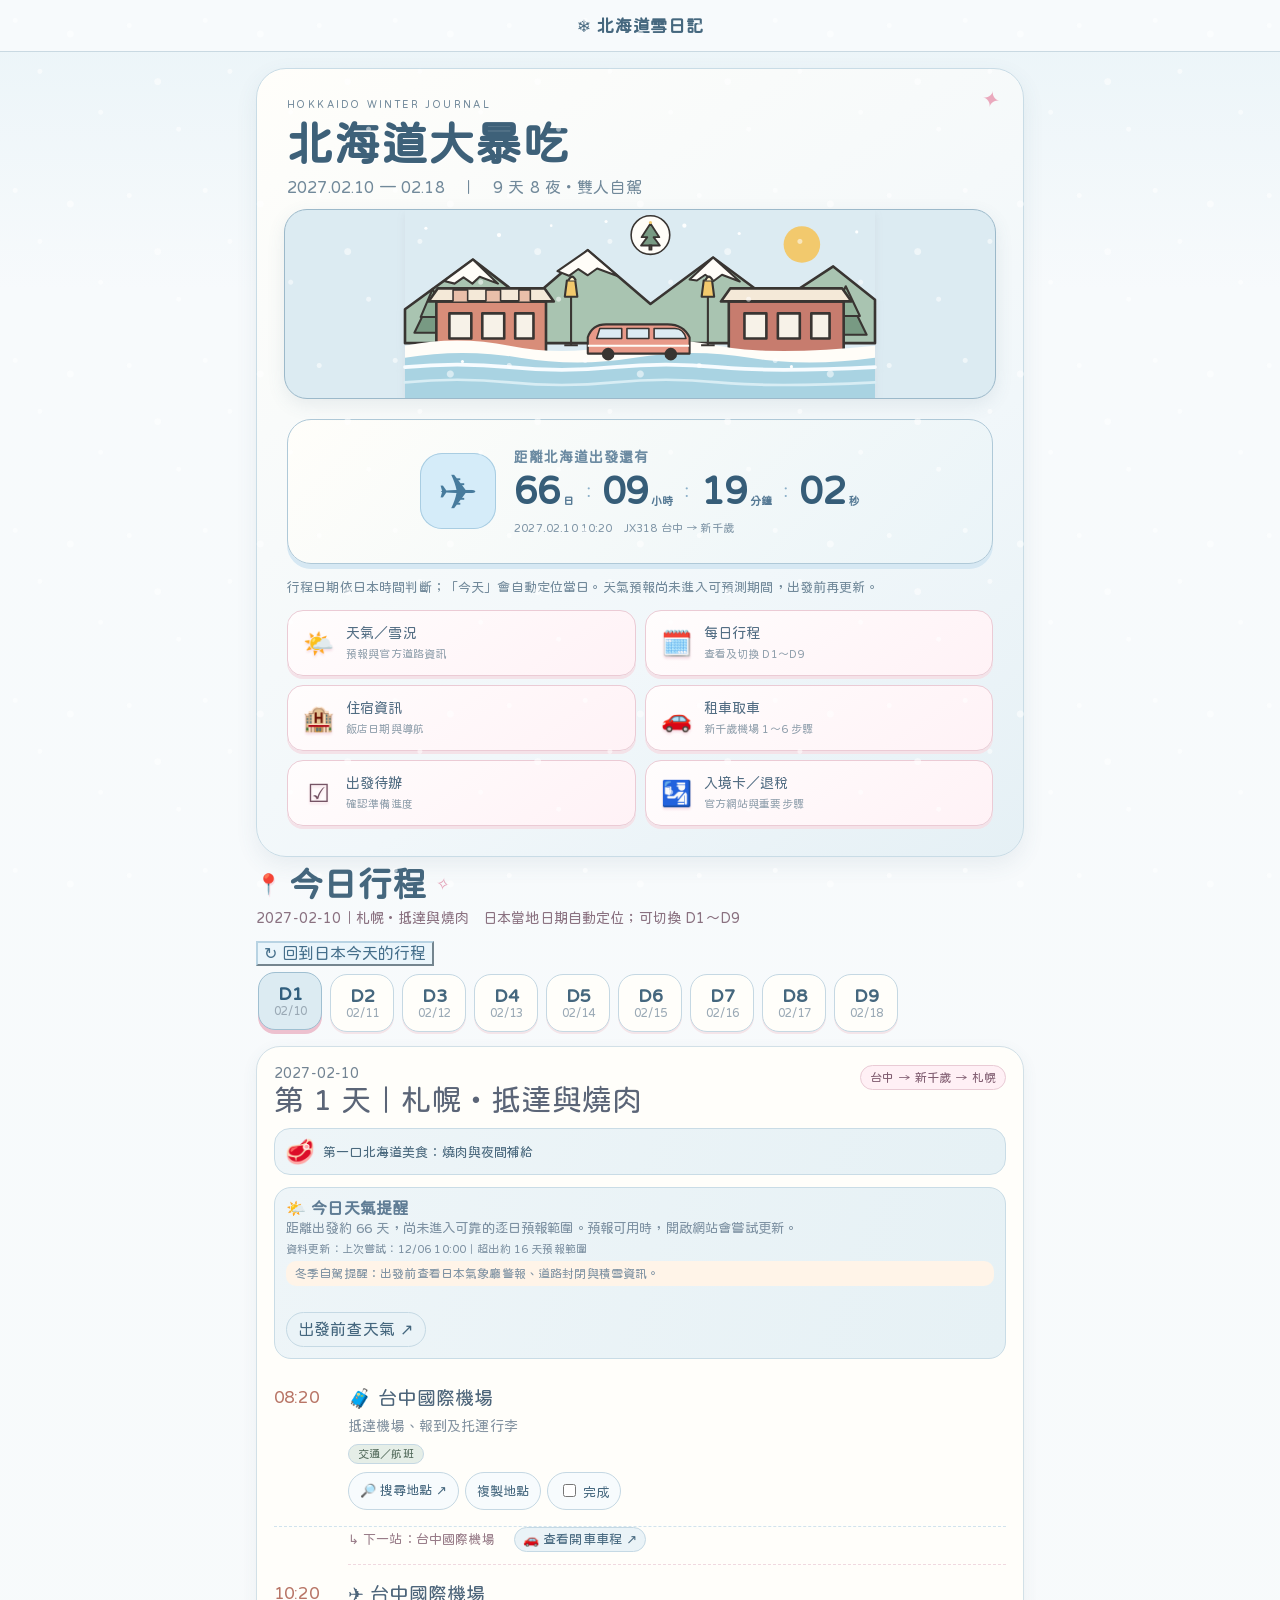
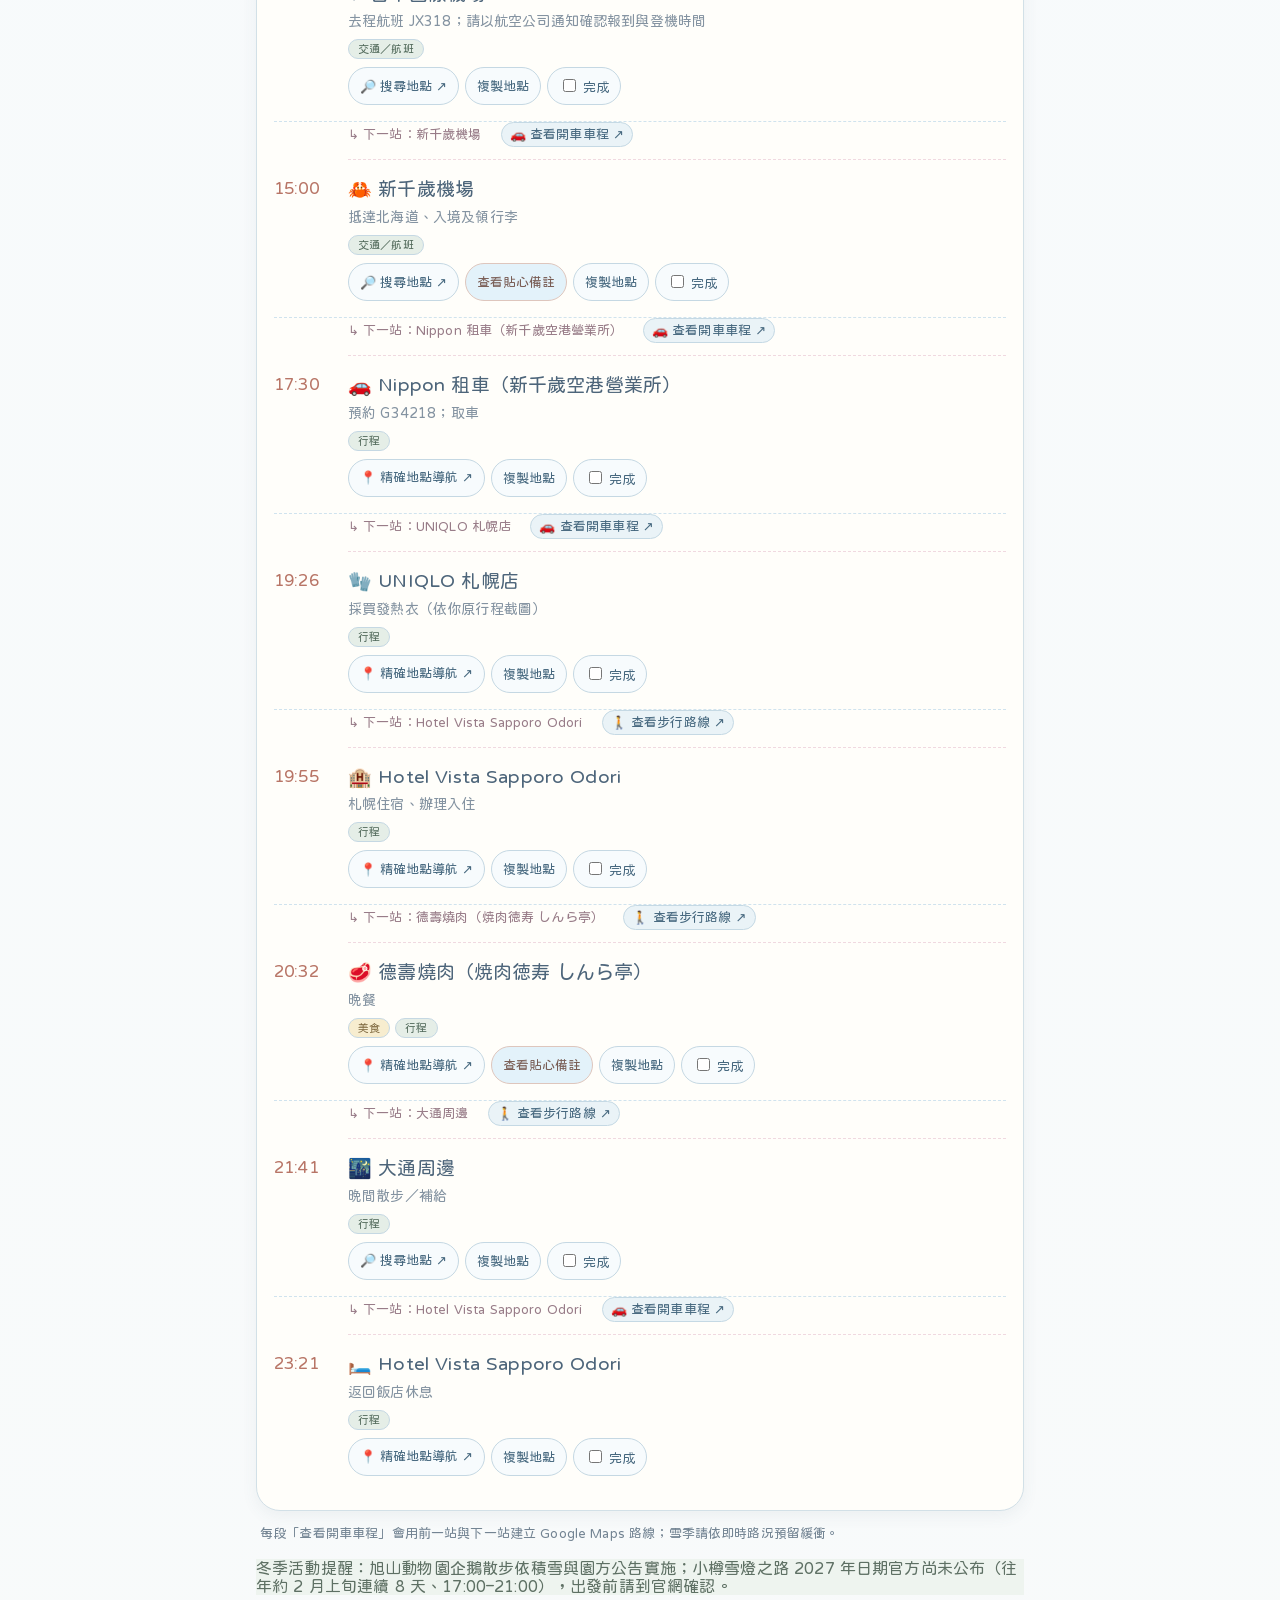
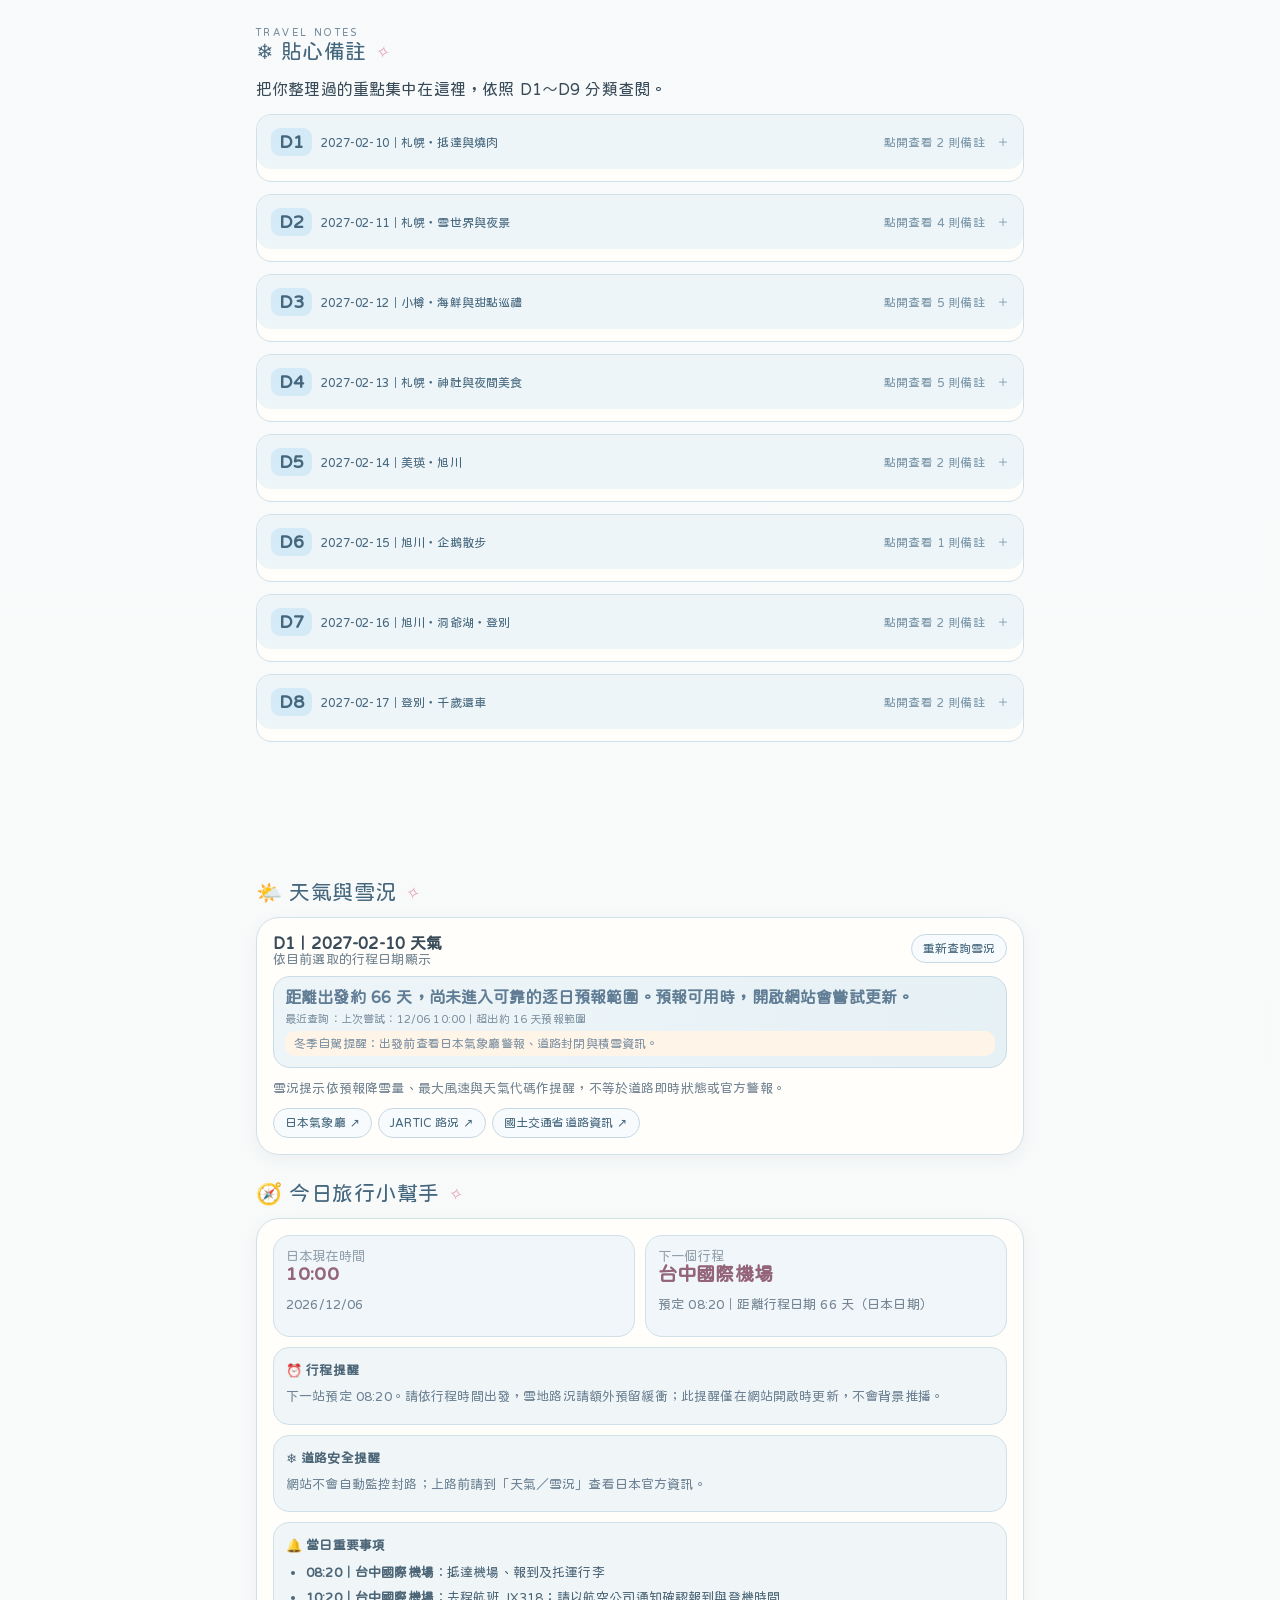
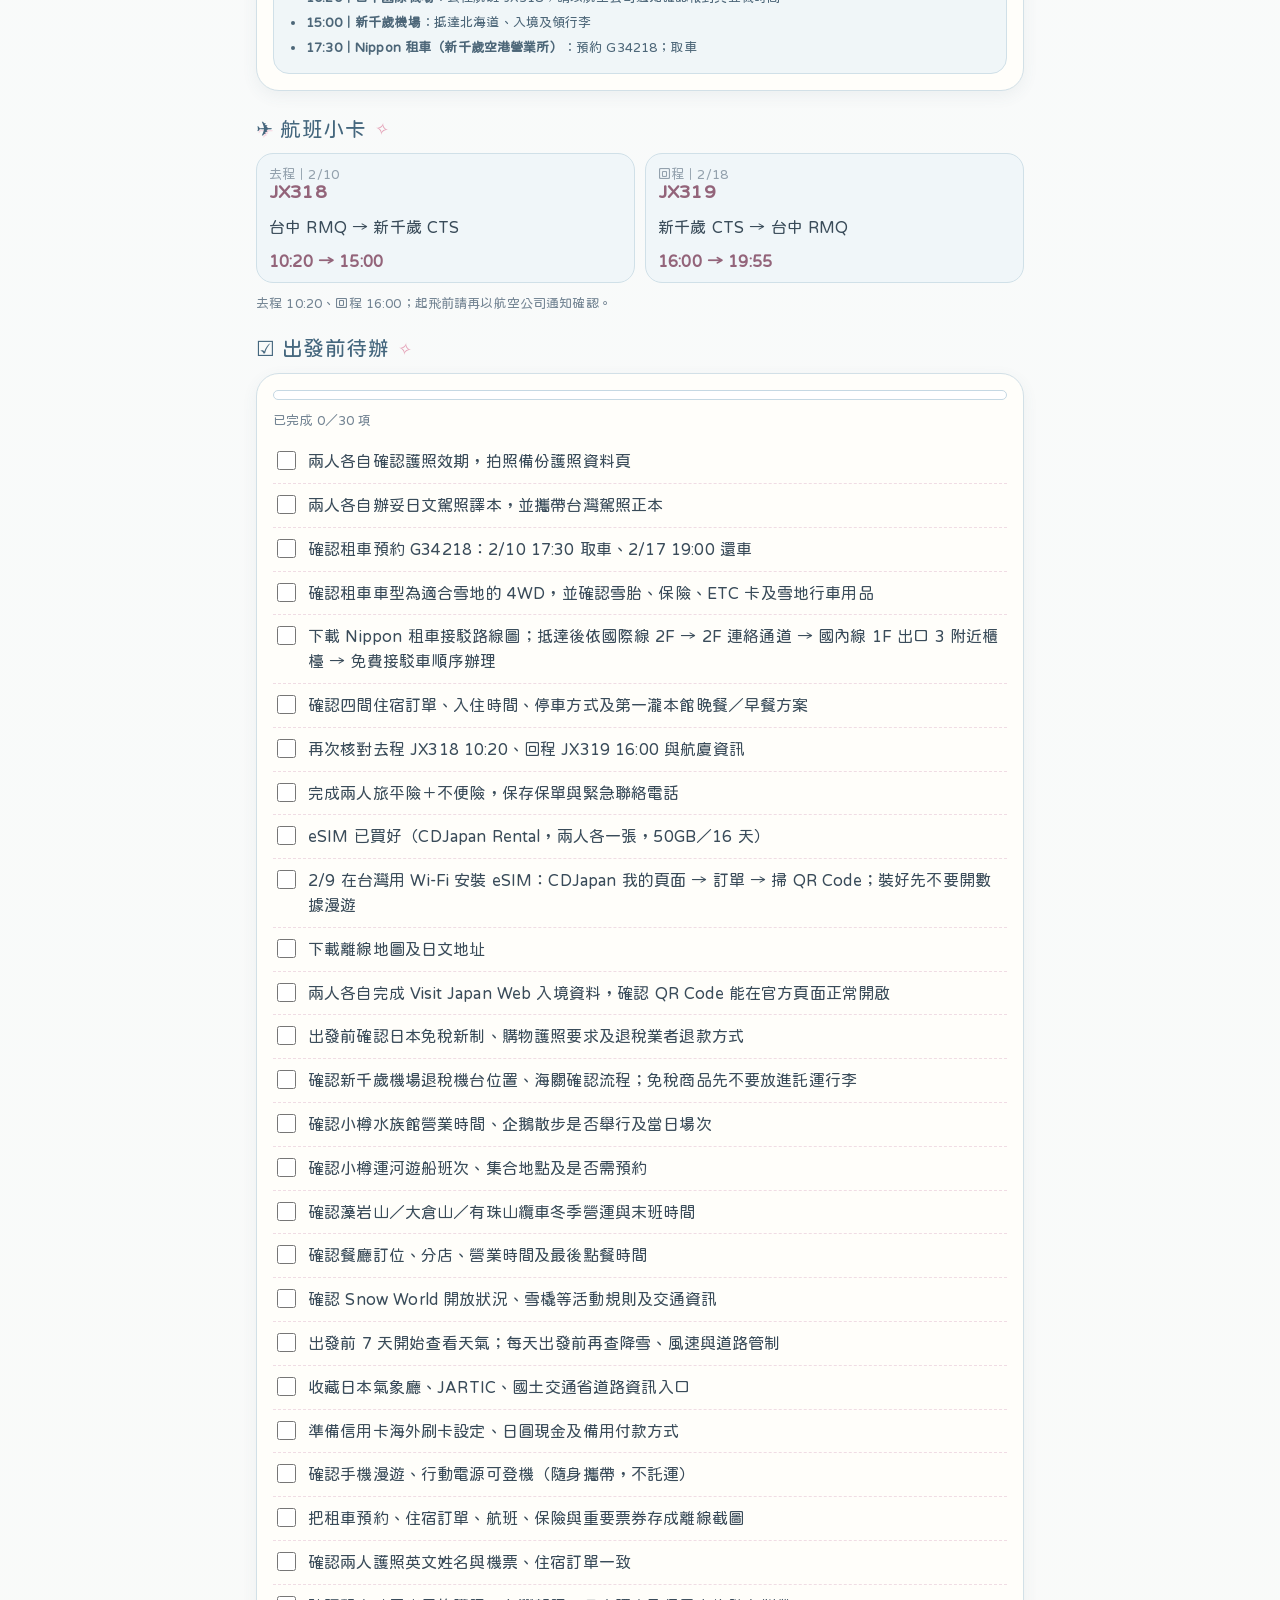
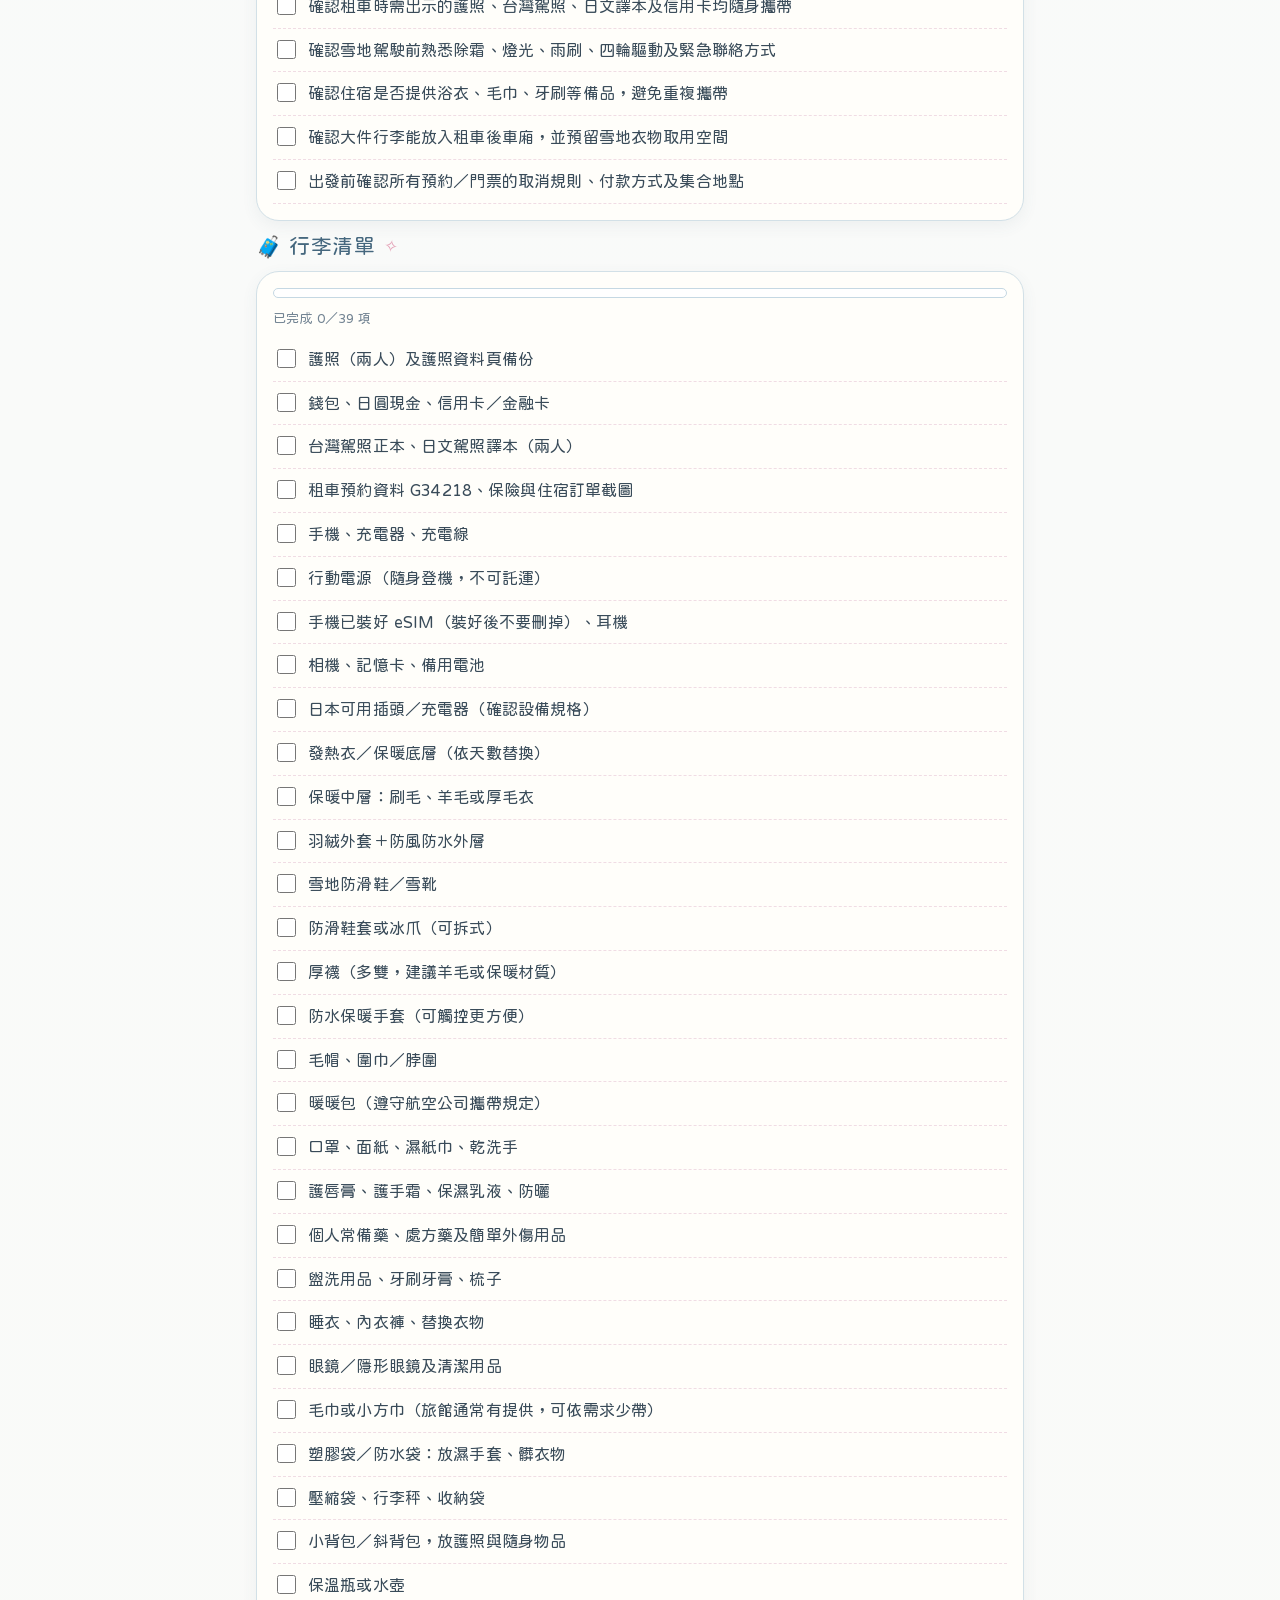
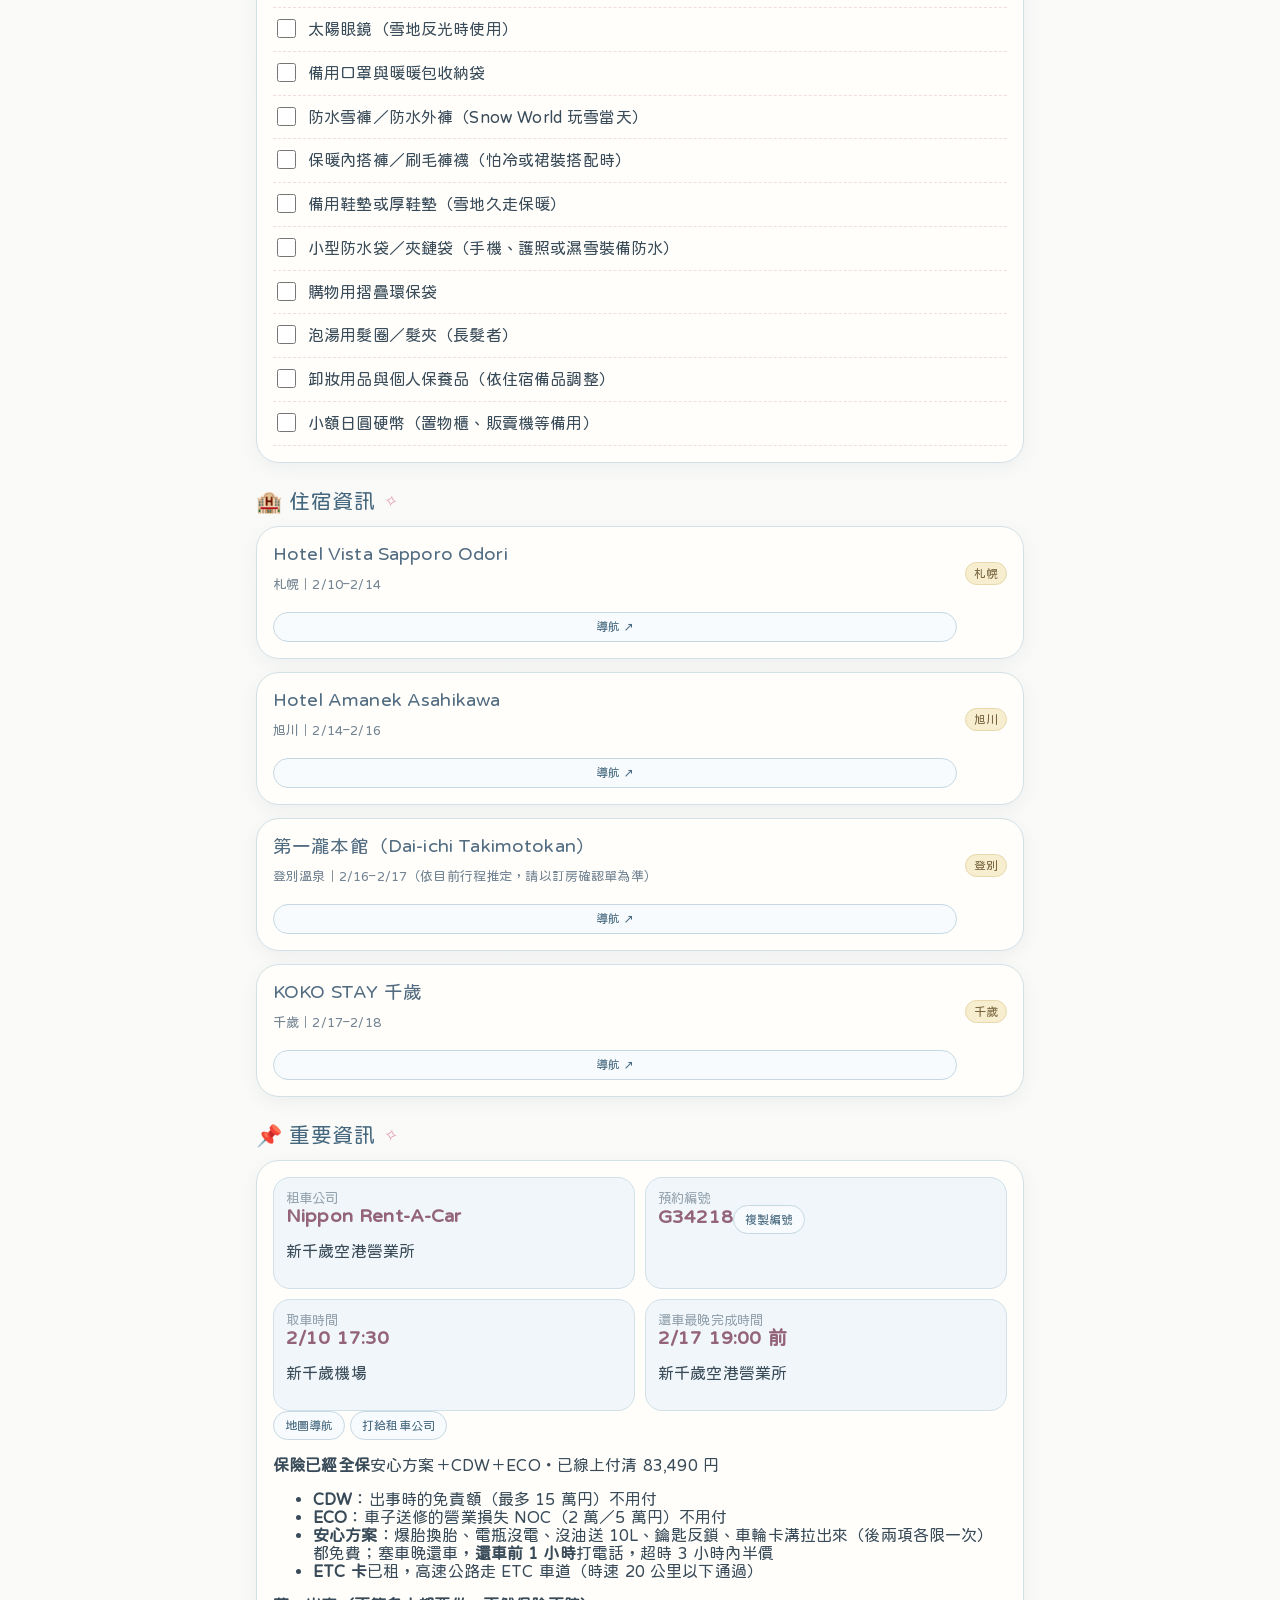
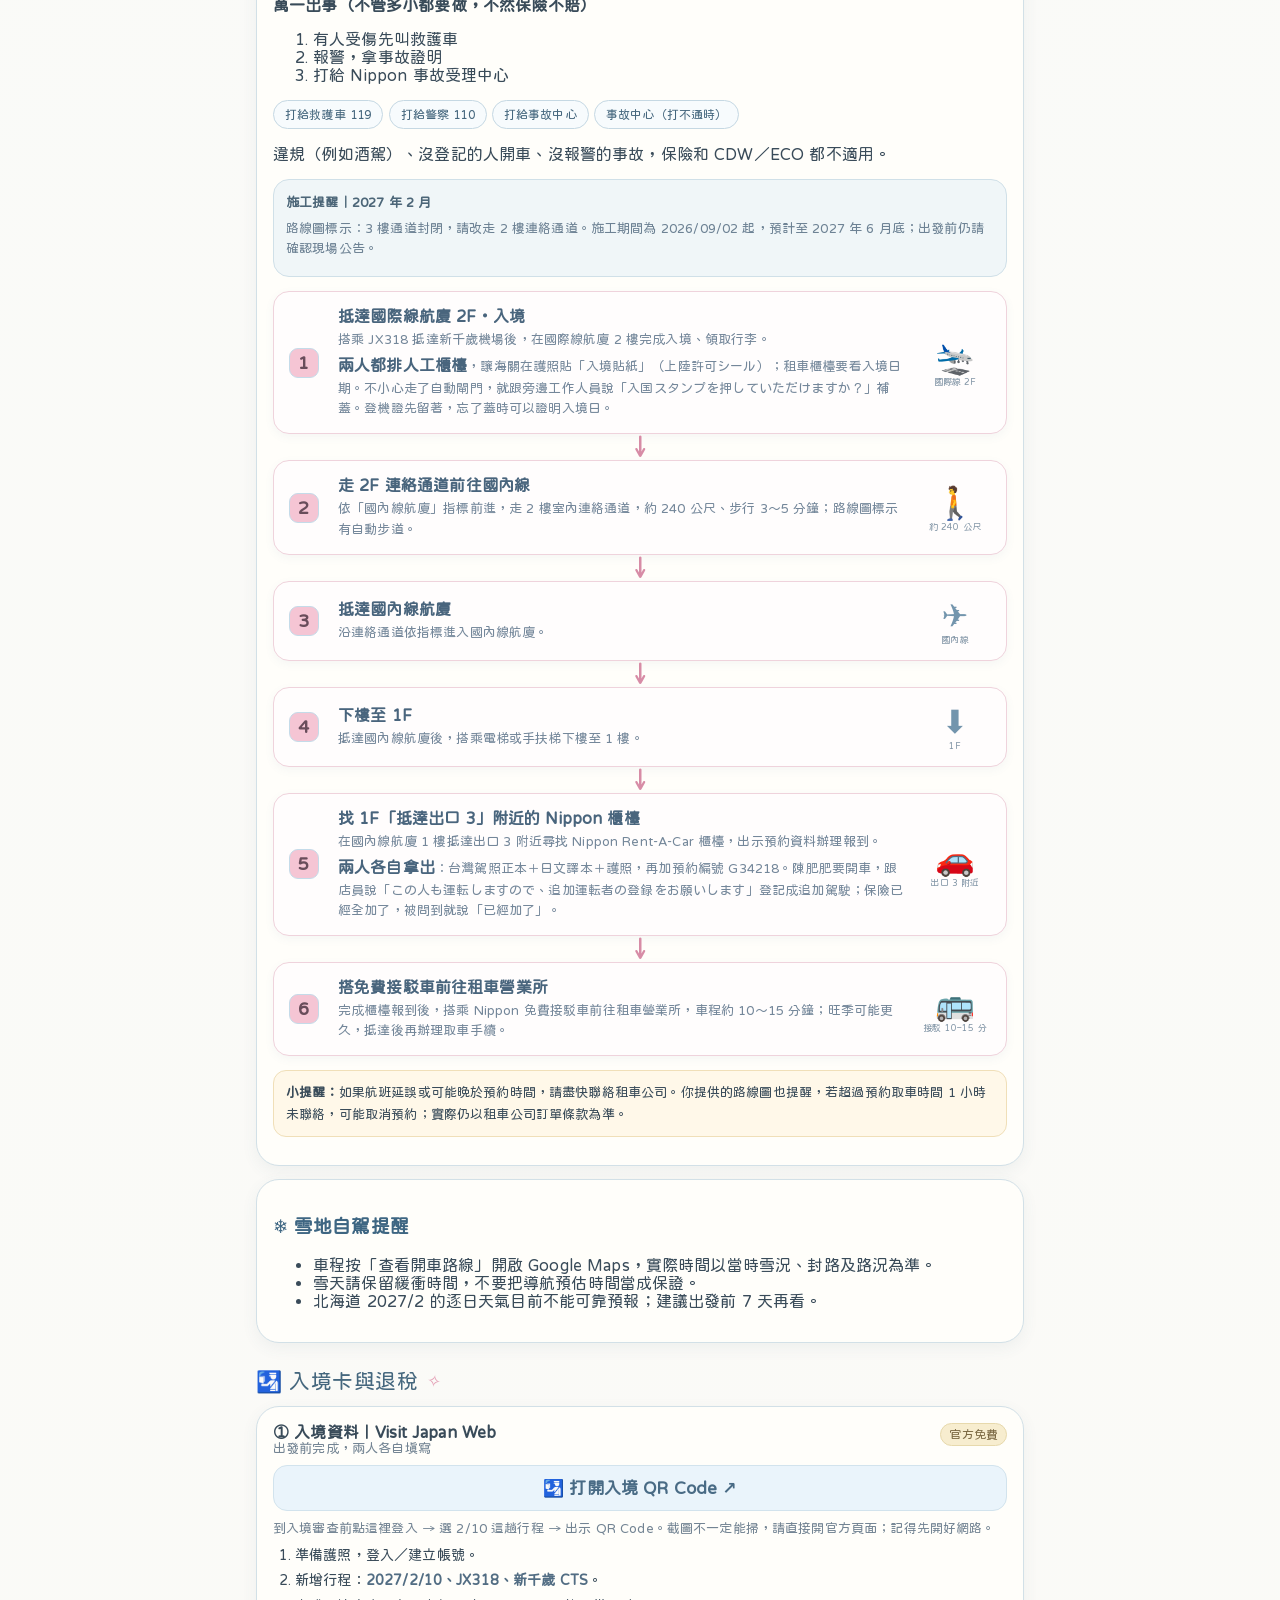
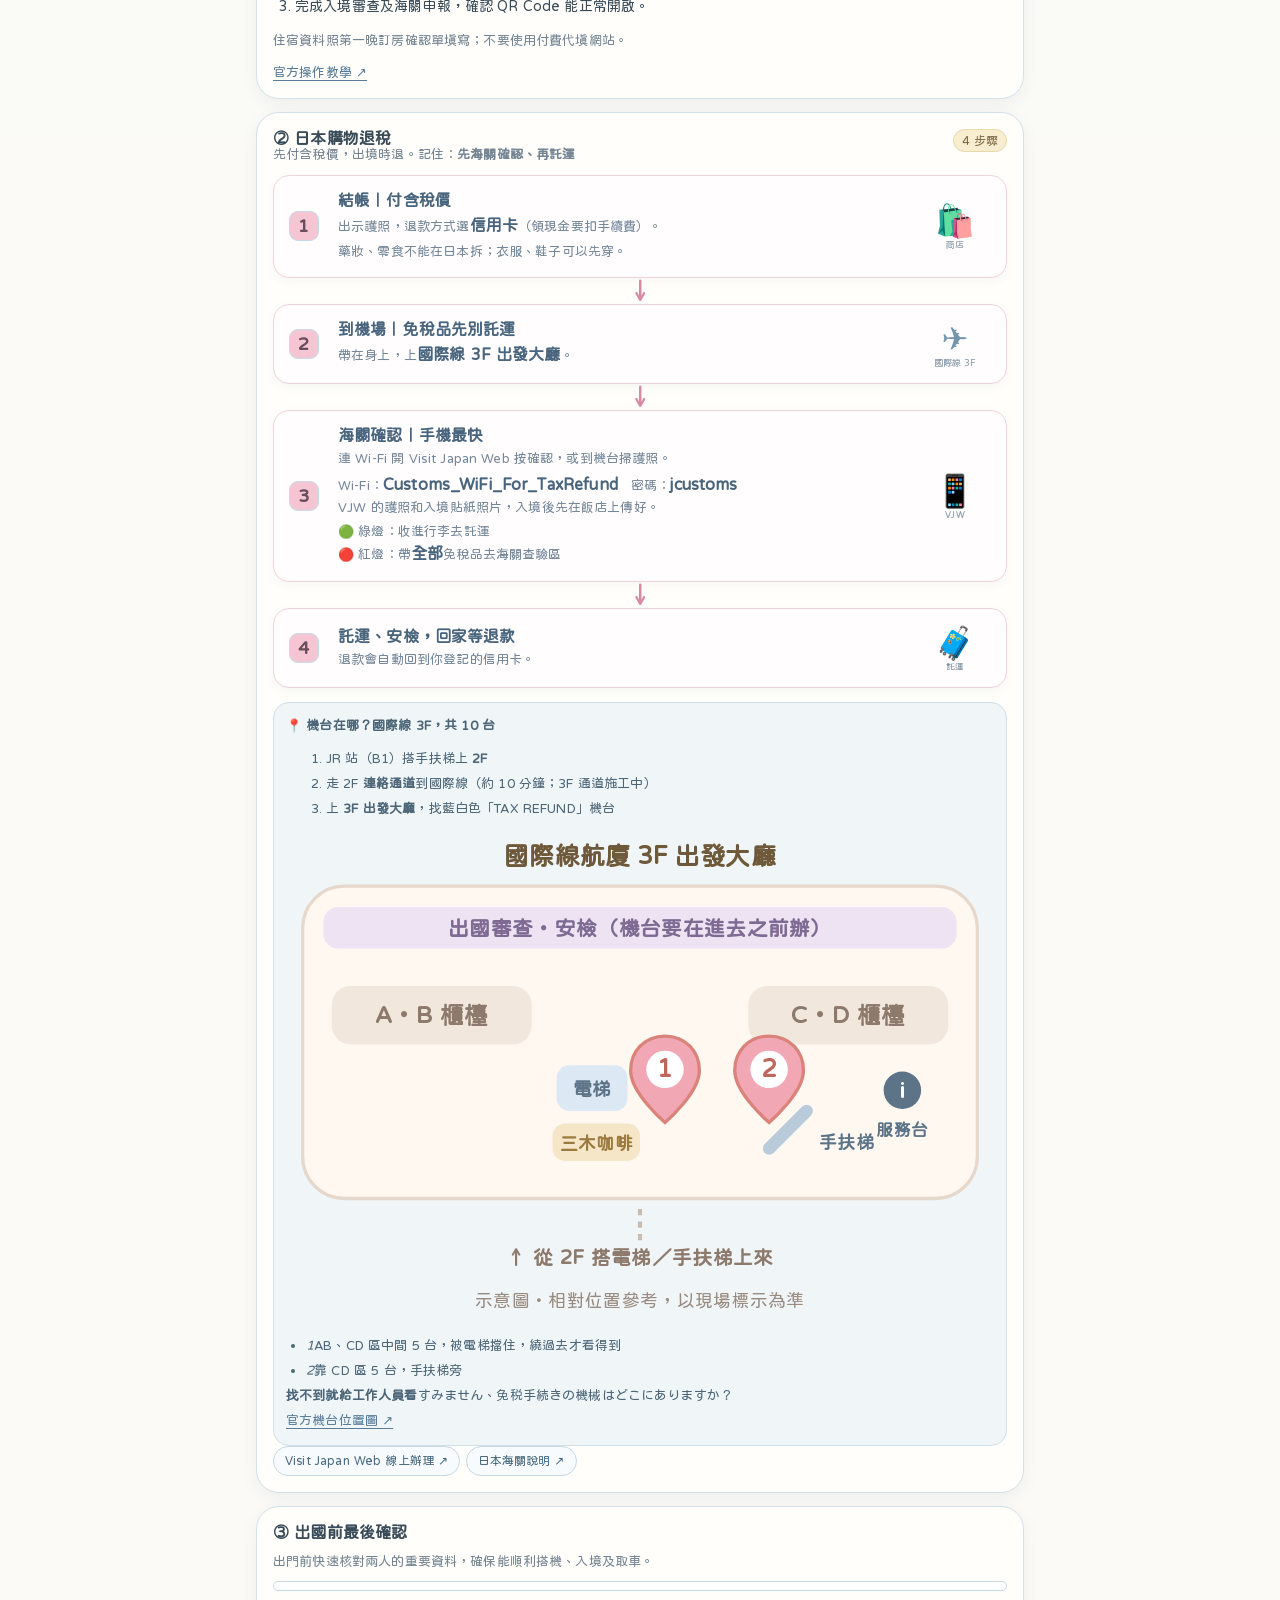
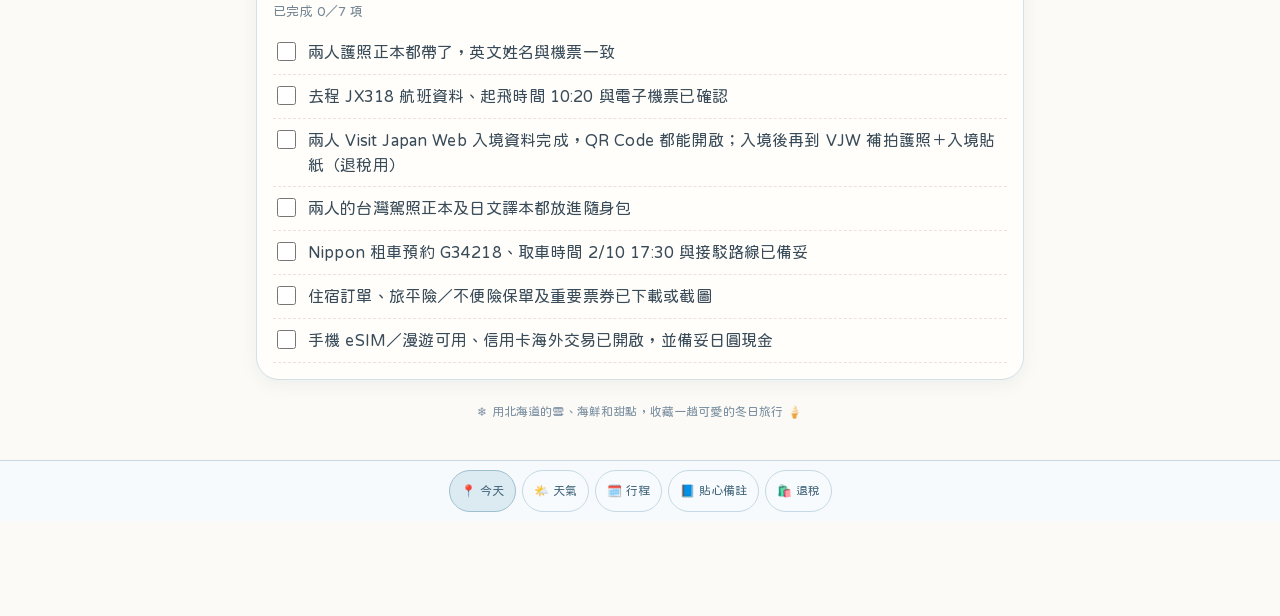
==== template/trips/hokkaido-2027/orig.html @ db3a0e21 "eSIM plan: 50GB / 16 days Co-Authored-By: Claude Opus 5.5 <noreply@anthropic.com> Claude-Session: ht" ====
<!DOCTYPE html>

<html lang="zh-Hant">
<head>
<meta charset="utf-8"/><meta content="width=device-width,initial-scale=1,viewport-fit=cover" name="viewport"/>
<meta content="#EAF6FF" name="theme-color"/><meta content="北海道大暴吃｜2027 北海道冬季旅行手帳，D1-D9 每日行程、備註與出發倒數。" name="description"/>
<meta content="yes" name="apple-mobile-web-app-capable"/><meta content="default" name="apple-mobile-web-app-status-bar-style"/><meta content="北海道大暴吃" name="apple-mobile-web-app-title"/>
<title>北海道大暴吃｜2027 冬季旅行手帳</title>
<link href="https://fonts.googleapis.com" rel="preconnect"/><link crossorigin="" href="https://fonts.gstatic.com" rel="preconnect"/><link href="https://fonts.googleapis.com/css2?family=Huninn&amp;display=swap" rel="stylesheet"/>
<style>
:root{--paper:#f5fbff;--white:#fff;--ink:#34465a;--muted:#718398;--blue:#a9d9f3;--blue2:#dff2ff;--pink:#ffc5d6;--pink2:#fff0f5;--lav:#d9d0ff;--mint:#c9efdf;--yellow:#ffe7a8;--line:#53677b;--shadow:0 5px 0 #d7e8f4;--radius:23px}
*{box-sizing:border-box}html{scroll-behavior:smooth;scroll-padding-top:82px}body{margin:0;background:radial-gradient(circle at 10% 5%,#fff 0 9%,transparent 10%),linear-gradient(180deg,#eaf6ff 0,#f7fbff 300px,var(--paper) 100%);color:var(--ink);font-family:'Huninn',system-ui,sans-serif;padding-bottom:95px}button,a{font:inherit;color:inherit}button{cursor:pointer}.top{position:sticky;top:0;z-index:20;background:#f5fbffeF;backdrop-filter:blur(12px);border-bottom:2px solid #c8dfef;padding:10px max(12px,calc((100vw - 760px)/2));display:flex;align-items:center;gap:7px;overflow:auto}.brand{font-size:17px;font-weight:bold;white-space:nowrap;margin-right:auto}.navbtn,.today{border:2px solid var(--line);border-radius:999px;background:#fff;padding:8px 12px;white-space:nowrap;box-shadow:0 2px 0 #d7e8f4}.today{background:var(--pink);font-weight:bold}.wrap{max-width:780px;margin:auto;padding:14px}.hero{border:2.5px solid var(--line);border-radius:30px;background:linear-gradient(135deg,#fff 0%,#f4fbff 65%,#fff2f7 100%);padding:20px;position:relative;overflow:hidden;box-shadow:var(--shadow)}.eyebrow{letter-spacing:2px;font-size:11px;color:#6b8aa5}.hero h1{font-size:clamp(31px,8vw,48px);line-height:1.12;margin:8px 0;color:#34516b}.hero p{margin:6px 0}.hero-art{height:152px;margin:13px -3px 4px;display:flex;align-items:center;justify-content:center;background:linear-gradient(180deg,#e7f6ff,#fff7fb);border:2px solid #7f9db4;border-radius:22px;overflow:hidden}.hero-art svg{width:100%;height:100%}.food-ribbon{display:flex;gap:9px;overflow-x:auto;padding:12px 0 4px;scrollbar-width:none}.food-ribbon::-webkit-scrollbar{display:none}.food-sticker{flex:0 0 76px;text-align:center;font-size:11px;color:#627b92}.food-sticker svg{display:block;width:64px;height:64px;margin:0 auto 3px;filter:drop-shadow(0 3px 0 #d7e8f4)}.countdown{display:inline-flex;gap:7px;align-items:center;background:var(--yellow);border:2px solid var(--line);border-radius:15px;padding:8px 12px;margin-top:10px}.countdown b{font-size:24px}.section{margin-top:23px}.section h2{font-size:23px;margin:0 0 12px;display:flex;align-items:center;gap:8px}.section h2 .deco{font-size:23px}.card{border:2px solid var(--line);border-radius:var(--radius);background:#fff;padding:15px;margin-bottom:12px;box-shadow:var(--shadow)}.flightgrid,.info-grid{display:grid;grid-template-columns:1fr 1fr;gap:10px}.mini{background:#f1f9ff;border:1.8px solid #91b6d0;border-radius:17px;padding:12px}.mini small{display:block;color:var(--muted)}.mini strong{font-size:19px}.mini b{display:block;color:#466d8b}.tabs{display:flex;gap:7px;overflow-x:auto;padding:4px 2px 12px;scrollbar-width:thin}.daytab{min-width:68px;border:2px solid var(--line);border-radius:16px;background:#fff;padding:8px 10px;text-align:center;box-shadow:0 2px 0 #d7e8f4}.daytab.active{background:var(--blue2);transform:translateY(-2px);box-shadow:0 4px 0 #a9cde3}.daytab small{display:block;font-size:11px;color:var(--muted)}.dayhead{display:flex;justify-content:space-between;align-items:flex-start;gap:10px;margin-bottom:10px}.dayhead h3{font-size:23px;margin:0}.route{font-size:12px;background:#eff8ff;border:1px solid #9bb9cf;border-radius:999px;padding:5px 9px}.day-theme{display:flex;align-items:center;gap:8px;background:#fff4f8;border:1px solid #f1bfd0;border-radius:15px;padding:8px 10px;margin:8px 0 12px;font-size:13px}.day-theme .emoji{font-size:25px}.weather{background:linear-gradient(100deg,#e8f6ff,#f7f1ff);border:1.5px solid #aac9df;border-radius:17px;padding:11px;margin:10px 0}.weather strong{display:block}.weather small{color:#667f95}.event{display:grid;grid-template-columns:56px 1fr;gap:9px;padding:13px 0;border-bottom:1px dashed #c5d5e2}.event:last-child{border:0}.time{font-weight:bold;font-size:15px;color:#527c9c}.event h4{margin:0 0 4px;font-size:17px}.event p{margin:0;font-size:13px;line-height:1.5;color:#667587}.tags{display:flex;gap:5px;flex-wrap:wrap;margin-top:6px}.tag{font-size:11px;border:1px solid #8eafc6;border-radius:99px;padding:3px 8px;background:var(--mint)}.tag.must{background:var(--pink)}.tag.food{background:#fff0bd}.event-actions{display:flex;gap:6px;flex-wrap:wrap;margin-top:8px}.smallbtn{font-size:12px;border:1.5px solid #829db3;border-radius:999px;padding:6px 10px;background:#f5fbff}.smallbtn.note{background:#fff0f5;border-color:#d69ab0}.leg{margin:0 0 0 65px;padding:0 0 10px;border-bottom:1px dashed #c5d5e2;color:#6e8295;font-size:12px;display:flex;align-items:center;gap:6px;flex-wrap:wrap}.leg a{background:#eef7ff;border-radius:99px;padding:4px 8px;text-decoration:none;border:1px solid #b6d1e3}.checkrow{display:flex;align-items:flex-start;gap:9px;padding:9px 0;border-bottom:1px dashed #d5e2eb}.checkrow input{width:19px;height:19px;accent-color:#75b9db;margin-top:2px}.checkrow.done span{text-decoration:line-through;opacity:.55}.progress{height:12px;border:2px solid #829db3;border-radius:99px;overflow:hidden;background:white}.progress>i{display:block;height:100%;width:0;background:linear-gradient(90deg,#a9d9f3,#ffc5d6)}.muted{font-size:13px;color:var(--muted)}.lodging{display:grid;grid-template-columns:1fr auto;gap:8px;align-items:center}.lodging h3{margin:0 0 4px}.pill{background:var(--yellow);border:1.5px solid #bba56d;border-radius:99px;padding:4px 8px;font-size:12px}.food-grid{display:grid;grid-template-columns:repeat(3,1fr);gap:9px}.food-tile{background:#f7fbff;border:1.5px solid #bad4e6;border-radius:17px;padding:8px;text-align:center;font-size:12px}.food-tile svg{width:58px;height:58px;display:block;margin:auto}.footer{text-align:center;font-size:12px;color:#7b8fa1;margin:25px 0}.toast{position:fixed;bottom:18px;left:50%;transform:translateX(-50%);background:#34465a;color:white;border-radius:99px;padding:10px 16px;display:none;z-index:40}.modal-backdrop{position:fixed;inset:0;background:#24384d80;display:none;align-items:flex-end;justify-content:center;z-index:50;padding:12px}.modal-backdrop.open{display:flex}.modal{width:min(100%,620px);max-height:82vh;overflow:auto;background:#fff;border:2px solid var(--line);border-radius:25px;padding:18px;box-shadow:0 8px 0 #c8dce9}.modal-head{display:flex;align-items:center;justify-content:space-between;gap:10px}.modal h3{margin:0;font-size:22px}.modal-close{border:1.5px solid #8ca8bd;border-radius:50%;background:#f2f9ff;width:38px;height:38px;font-size:21px}.note-body{white-space:pre-line;line-height:1.75;font-size:15px;margin-top:12px}.weather-link{display:inline-block;margin-top:8px;padding:7px 11px;background:#fff;border:1px solid #8fb4cf;border-radius:99px;text-decoration:none}.bottomnav{position:fixed;bottom:0;left:0;right:0;z-index:18;display:flex;justify-content:center;gap:8px;padding:9px 10px calc(9px + env(safe-area-inset-bottom));background:#f4faffed;backdrop-filter:blur(12px);border-top:1px solid #c6dce9}.bottomnav button{border:1.5px solid #9cb8cd;background:#fff;border-radius:99px;padding:8px 13px;font-size:13px}.bottomnav button:first-child{background:#e4f4ff}.reduce *{animation:none!important;transition:none!important;scroll-behavior:auto!important}@media(min-width:650px){.wrap{padding:24px}.event{grid-template-columns:70px 1fr}.leg{margin-left:79px}.hero{padding:28px}.hero-art{height:190px}.food-grid{grid-template-columns:repeat(5,1fr)}}@media(max-width:390px){.flightgrid{grid-template-columns:1fr}.event{grid-template-columns:48px 1fr}.leg{margin-left:57px}.smallbtn{font-size:11px;padding:6px 8px}}@media(prefers-reduced-motion:reduce){*{animation:none!important;scroll-behavior:auto!important;transition:none!important}}

/* ===== refined Japanese travel-journal redesign ===== */
:root{--paper:#f8fbff;--white:#fffefd;--ink:#40556b;--muted:#8797a8;--blue:#b8d9ee;--blue2:#eaf4fb;--pink:#f6d6df;--pink2:#fff4f6;--lav:#e8e3f7;--mint:#e2f0e8;--yellow:#fbefcf;--line:#c9d9e5;--shadow:0 7px 22px rgba(90,126,154,.08);--radius:22px}
html{scroll-padding-top:76px}body{background:linear-gradient(180deg,#edf6fc 0,#f8fbff 280px,#fbfaf8 100%);color:var(--ink);font-family:'Huninn',system-ui,sans-serif;letter-spacing:.15px}
.top{background:rgba(249,252,255,.92);backdrop-filter:blur(16px);border-bottom:1px solid #dce8f0;padding-top:12px;padding-bottom:12px}.brand{font-size:16px;letter-spacing:.7px;color:#506b83}.navbtn,.today{border:1px solid #d6e3ec;border-radius:999px;background:#fff;padding:8px 13px;box-shadow:0 2px 8px rgba(88,125,153,.06);font-size:13px}.today{background:#f7e1e8;border-color:#ebcbd5;color:#77596a}
.wrap{max-width:800px;padding:16px}.hero{border:1px solid #d7e4ec;border-radius:30px;background:linear-gradient(145deg,#fff 0%,#f4f9fd 66%,#fff5f7 100%);padding:23px;box-shadow:0 12px 32px rgba(105,139,163,.10)}.eyebrow{letter-spacing:2.4px;font-size:10px;color:#8aa2b5}.hero h1{font-size:clamp(30px,8vw,46px);font-weight:500;letter-spacing:1px;color:#47647d}.hero p{color:#8193a4}.hero-art{height:164px;background:linear-gradient(180deg,#eef7fc,#fff8fa);border:1px solid #d7e6ef;border-radius:23px}.hero-art svg{filter:drop-shadow(0 5px 7px rgba(93,130,155,.09))}
.food-ribbon{gap:13px;padding:14px 0 5px}.food-sticker{flex-basis:78px;color:#71879a;font-size:11px;letter-spacing:.3px}.food-sticker svg{width:66px;height:66px;filter:drop-shadow(0 4px 5px rgba(91,126,151,.10))}
.countdown{background:#f8edcf;border:1px solid #eadcb8;border-radius:16px;padding:8px 13px;color:#7b6a4b}.countdown b{font-size:23px;color:#6b7890}
.section{margin-top:26px}.section h2{font-size:21px;font-weight:500;color:#526d84;letter-spacing:.5px}.section h2 .deco{font-size:20px}.card{border:1px solid #dce6ed;border-radius:23px;background:rgba(255,255,255,.94);padding:16px;margin-bottom:13px;box-shadow:0 7px 20px rgba(92,126,151,.065)}
.mini{background:#f3f8fc;border:1px solid #dbe7ef;border-radius:17px;padding:12px}.mini small{color:#93a1ad}.mini strong{color:#526f88;font-size:19px}.mini b{color:#718da4}
.tabs{gap:8px}.daytab{min-width:69px;border:1px solid #d8e4ec;border-radius:17px;background:#fff;padding:9px 10px;box-shadow:0 3px 9px rgba(91,126,151,.06);color:#60788d}.daytab.active{background:#e9f3fa;border-color:#b9d4e5;transform:translateY(-2px);box-shadow:0 5px 12px rgba(102,147,177,.12)}.daytab small{color:#9aa9b5}
.dayhead h3{font-size:22px;font-weight:500;color:#506b83}.route{background:#f2f7fa;border:1px solid #dce7ee;color:#73899c}.day-theme{background:#fff6f8;border:1px solid #f0dce2;border-radius:16px;color:#826d78}.day-theme .emoji{font-size:24px}.weather{background:linear-gradient(110deg,#eff7fc,#f8f5fb);border:1px solid #dce7ef;border-radius:17px}.weather strong{color:#607d95}.weather small{color:#7d91a2}.weather-link{background:#fff;border:1px solid #d7e4ec;color:#66849b}
.event{grid-template-columns:57px 1fr;padding:14px 0;border-bottom:1px dashed #e1e8ed}.time{color:#7a9bb3;font-size:14px;font-weight:500}.event h4{font-size:16px;font-weight:500;color:#4d657a}.event p{color:#8493a1;line-height:1.6}.tag{border:1px solid #dce7ed;border-radius:99px;padding:3px 9px;background:#edf5f9;color:#6f8799}.tag.must{background:#fff0f3;border-color:#f0d7df;color:#a17a88}.tag.food{background:#fbf2dc;border-color:#eee2bf;color:#927c50}
.smallbtn{font-size:12px;border:1px solid #d7e3eb;border-radius:999px;padding:7px 11px;background:#f8fbfd;color:#607b91}.smallbtn.note{background:#fff4f6;border-color:#efd8df;color:#936e7d}.leg{border-bottom:1px dashed #e1e8ed;color:#91a0ac}.leg a{background:#f2f7fa;border:1px solid #dce7ee;color:#6d879b}
.checkrow{border-bottom:1px dashed #e6ebef}.checkrow input{accent-color:#91bdd8}.progress{height:10px;border:1px solid #d8e5ed;background:#fff}.progress>i{background:linear-gradient(90deg,#b9d9eb,#f2cbd7)}.lodging h3{font-weight:500;color:#526c82}.pill{background:#f8efd9;border:1px solid #eadfbe;color:#8a7955}.food-grid{gap:10px}.food-tile{background:#fbfdff;border:1px solid #e0e9ef;border-radius:18px;padding:10px;color:#72879a}.food-tile svg{filter:drop-shadow(0 3px 4px rgba(92,126,151,.10))}
.modal-backdrop{background:rgba(49,68,85,.34);backdrop-filter:blur(3px)}.modal{background:#fffdfd;border:1px solid #e3dce0;border-radius:26px;padding:20px;box-shadow:0 16px 40px rgba(54,77,96,.18)}.modal h3{font-weight:500;color:#536d82}.modal-close{border:1px solid #e0e7ec;background:#f7fafc;color:#6d8294}.note-body{color:#65798a}.bottomnav{background:rgba(250,252,255,.94);backdrop-filter:blur(16px);border-top:1px solid #dce7ee}.bottomnav button{border:1px solid #d9e4eb;background:#fff;color:#6b8295;padding:9px 14px}.bottomnav button:first-child{background:#eaf4fa;border-color:#d0e2ed}.toast{background:#526b80;border-radius:999px;box-shadow:0 5px 18px rgba(50,75,95,.18)}
@media(min-width:650px){.hero{padding:30px}.hero-art{height:190px}.event{grid-template-columns:70px 1fr}}
@media(max-width:390px){.event{grid-template-columns:49px 1fr}.smallbtn{font-size:11px;padding:6px 9px}}

/* Hokkaido winter landscape hero */
.landscape-hero{height:210px!important;background:linear-gradient(180deg,#f4faff,#fff8f5)!important;border:1px solid #d8e6ee!important;border-radius:24px!important}
.landscape-hero svg{width:100%;height:100%;filter:none!important;display:block}.top,.bottomnav,.tabs,.daytab,.event-actions{position:relative;z-index:2}.daytab{touch-action:manipulation;min-height:48px}.navbtn,.today,.bottomnav button{touch-action:manipulation;min-height:42px}
.food-sticker svg{filter:drop-shadow(0 3px 4px rgba(92,112,130,.12))!important}


.alert-panel{background:#f7fbfe;border:1px solid #dce8ef;border-radius:16px;padding:12px;margin-top:10px;font-size:13px;line-height:1.6}.alert-panel p{margin:5px 0;color:#6d8294}.alert-panel ul{margin:6px 0 0;padding-left:20px}.alert-panel li{margin:4px 0}.weather-meta{display:block;margin-top:7px;color:#8798a7;font-size:11px}.weather-risk{display:block;margin-top:6px;padding:6px 9px;border-radius:10px;background:#fff4e8;color:#9b673c;font-size:12px}.weather-risk.safe{background:#eef8f1;color:#5f826c}.smallbtn{display:inline-block;text-decoration:none}

.home-shortcuts{display:grid;grid-template-columns:repeat(2,minmax(0,1fr));gap:9px;margin-top:16px}
.home-shortcuts a{display:grid;grid-template-columns:38px 1fr;grid-template-rows:auto auto;align-items:center;column-gap:8px;padding:11px 12px;border:1px solid #dce7ee;border-radius:16px;background:rgba(255,255,255,.82);text-decoration:none;box-shadow:0 4px 14px rgba(90,126,154,.06);min-height:66px}
.home-shortcuts a>span{grid-row:1/3;font-size:25px;text-align:center}.home-shortcuts b{font-size:14px;font-weight:500;color:#526d83}.home-shortcuts small{font-size:11px;color:#91a0ad}
#weather{scroll-margin-top:82px}.bottomnav{gap:6px}.bottomnav button{font-size:12px;padding:8px 11px}
@media(max-width:390px){.hero{padding:17px}.hero-art{height:170px!important}.home-shortcuts a{padding:9px}.home-shortcuts small{font-size:10px}}

/* Arrival and tax refund guide */
.top{gap:10px}.top .brand{margin-right:auto}.top .navbtn{font-size:13px;background:#fff8fa;border-color:#ead6df;color:#77596a}.primary-link{display:block;text-align:center;text-decoration:none;background:#eaf4fb;border:1px solid #d2e3ed;border-radius:14px;padding:12px 14px;margin:10px 0;color:#496b85;font-weight:600}.guide-list{padding-left:22px;line-height:1.72;font-size:14px}.guide-list li{padding:4px 0}.notice{background:#fff8e9;border:1px solid #f0dfb8;border-radius:13px;padding:11px 12px;font-size:13px;line-height:1.65;margin:12px 0}.text-link{display:inline-block;color:#597d99;font-size:13px;margin:5px 10px 2px 0;text-underline-offset:3px}#arrival-tax{scroll-margin-top:78px}

/* Clearer home navigation: actions live below the hero, not in the tiny top bar */
.top{justify-content:flex-start;min-height:52px}.top .brand{margin:0 auto;font-size:17px}
.home-shortcuts a,.home-shortcuts button{font-family:inherit;color:inherit;cursor:pointer}
.home-shortcuts .shortcut-today,.home-shortcuts .shortcut-entry{background:#fff5f7;border-color:#ecd5dd}
.home-shortcuts .shortcut-today{display:grid;grid-template-columns:38px 1fr;grid-template-rows:auto auto;align-items:center;column-gap:8px;padding:11px 12px;border:1px solid #e8cbd5;border-radius:16px;text-align:left;box-shadow:0 4px 14px rgba(90,126,154,.06);min-height:66px}
.home-shortcuts .shortcut-today>span{grid-row:1/3;font-size:25px;text-align:center}.home-shortcuts .shortcut-today b{font-size:14px;font-weight:600;color:#795d6b}.home-shortcuts .shortcut-today small{font-size:11px;color:#9b8791}
.compact-guide{font-size:14px;line-height:1.55;margin:8px 0}.compact-guide li{padding:2px 0}.compact-guide b{color:#526d83}
#arrival-tax{scroll-margin-top:70px}

/* Tax refund vertical route diagram */
.tax-route{display:flex;flex-direction:column;gap:0;margin:14px 0}.tax-step{display:grid;grid-template-columns:34px minmax(0,1fr) 58px;gap:9px;align-items:center;padding:12px 10px;border:1px solid #d5e4ed;border-radius:16px;background:linear-gradient(110deg,#f8fcff,#fffafd);box-shadow:0 3px 10px rgba(89,125,151,.06)}.tax-num{width:30px;height:30px;border-radius:9px;background:#dceefa;color:#476984;display:grid;place-items:center;font-size:18px;font-weight:bold;border:1px solid #c4dbe9}.tax-step-body b{font-size:14px;color:#49657d}.tax-step-body p{font-size:12px;line-height:1.55;color:#74879a;margin:4px 0 0}.tax-visual{display:flex;flex-direction:column;align-items:center;justify-content:center;font-size:27px;color:#7395ad}.tax-visual small{font-size:9px;color:#8295a6;white-space:nowrap}.tax-arrow{text-align:center;color:#9fc8df;font-size:23px;line-height:1.2;height:26px;font-weight:bold}.tax-result{display:flex;flex-direction:column;gap:4px;margin-top:7px;font-size:11px}.green-result,.red-result{display:inline-block;border-radius:8px;padding:4px 7px;width:fit-content}.green-result{background:#e7f4e9;color:#4c8057}.red-result{background:#fff0ee;color:#a96660}.final-step{background:linear-gradient(110deg,#f1f8ff,#fff8fa);border-color:#c5dce9}.tax-location{margin-top:12px!important}.tax-location p{margin:5px 0;line-height:1.6}@media(min-width:600px){.tax-step{grid-template-columns:40px minmax(0,1fr) 72px;padding:15px}.tax-step-body b{font-size:16px}.tax-step-body p{font-size:13px}.tax-visual{font-size:32px}}

/* ===== pink hand-drawn stationery refresh ===== */
:root{--paper:#fff7f8;--white:#fffdfb;--ink:#59434b;--muted:#9a7f89;--blue:#d9eaf3;--blue2:#f0f7fb;--pink:#f7bfd0;--pink2:#fff0f5;--lav:#eee4f5;--mint:#e6f0e5;--yellow:#fff0b8;--line:#e7c4cf;--shadow:0 7px 20px rgba(174,111,137,.10);--radius:22px}
html{scroll-padding-top:78px}
body{background:radial-gradient(circle at 8% 4%,#fff 0 7%,transparent 7.5%),radial-gradient(circle at 95% 18%,#ffeaf0 0 8%,transparent 8.5%),linear-gradient(180deg,#fff0f4 0,#fff8f8 300px,#fffaf7 100%);color:var(--ink)}
.top{background:rgba(255,247,249,.94);border-bottom:1px solid #f0d6de}
.brand{color:#805b6b}
.navbtn,.today{border:1.5px solid #e8c7d2;box-shadow:0 2px 0 #f5e2e8;color:#775765}
.today{background:#f8cbd9;border-color:#e8b5c5}
.hero{border:1.5px solid #edcbd5;background:linear-gradient(145deg,#fffdfb 0%,#fff4f7 58%,#fdf0f1 100%);box-shadow:0 10px 28px rgba(186,124,148,.11);}
.hero:before{content:'✦';position:absolute;right:22px;top:17px;color:#eaa9bd;font-size:22px;transform:rotate(12deg)}
.hero h1{color:#80566a;text-shadow:1px 1px 0 #fff;font-weight:600}
.eyebrow{color:#b17c91}
.hero p{color:#947d87}
.hero-art{position:relative;border:1.5px solid #eccbd5;background:linear-gradient(180deg,#fceef3,#f7f8fc);box-shadow:inset 0 0 0 5px rgba(255,255,255,.35)}
.hero-art svg{filter:drop-shadow(0 4px 4px rgba(120,92,106,.08))}
.hero-mascot{position:absolute;right:9px;bottom:0;width:clamp(76px,22vw,112px);height:auto;z-index:2;pointer-events:none;filter:drop-shadow(0 4px 2px rgba(130,86,105,.12));transform:rotate(4deg)}
.countdown{background:#fff0c9;border:1.5px solid #ecd9a7;color:#806b4b}
.countdown b{color:#a66f83}
.section h2{color:#80566a}
.section h2 .deco{filter:drop-shadow(1px 2px 0 #f7dce5)}
.card{border:1.5px solid #efd2db;background:rgba(255,253,252,.96);box-shadow:0 5px 17px rgba(177,119,142,.07)}
.mini{background:#fff4f6;border:1.5px solid #f0d5dd}
.mini strong,.mini b{color:#93647a}
.home-shortcuts a,.home-shortcuts button{border:1.5px solid #ebcbd5!important;background:linear-gradient(145deg,#fffdfd,#fff2f6)!important;box-shadow:0 3px 0 #f4e2e8!important;color:#755465!important}
.home-shortcuts a>span,.home-shortcuts button>span{filter:drop-shadow(0 2px 1px #f5dce4)}
.daytab{border:1.5px solid #e9cbd5;background:#fffdfd;box-shadow:0 2px 0 #f4e5e9;color:#79596a}
.daytab.active{background:#f8d6e0;box-shadow:0 4px 0 #edc1cf}
.day-theme{background:#fff1f5;border-color:#efcbd6;color:#855f70}
.weather{background:linear-gradient(110deg,#f1f8fc,#fff0f5);border:1.5px solid #e8d1dd}
.route{background:#fff1f5;border-color:#edcbd5;color:#8a6475}
.event{border-bottom-color:#f0d9e0}
.time{color:#b1748e}
.tag{border-color:#e7c6d1;background:#eaf2e9;color:#6d7667}
.tag.must{background:#f8d2df}.tag.food{background:#fff0c7}
.smallbtn,.weather-link,.leg a{border:1px solid #e7c5d1;background:#fff4f7;color:#815b6d}
.smallbtn.note{background:#ffe9f0;border-color:#e9b8c8}
.leg{border-bottom-color:#f0d9e0;color:#987c88}
.checkrow{border-bottom-color:#f0dce2}.checkrow input{accent-color:#df8eaa}
.progress{border-color:#e8c4d0}.progress>i{background:linear-gradient(90deg,#f4b7ca,#f8d9a7)}
.pill{background:#fff0c8;border:1px solid #ead8a7;color:#826d4b}
.food-tile{background:#fff5f7;border:1.5px solid #efd5dd;color:#805f6d}
.food-sticker{color:#8f7180}.food-sticker svg{filter:drop-shadow(0 3px 0 #f7e2e8)}
.modal{border:1.5px solid #e9c6d2;box-shadow:0 8px 0 #f1dce3}.modal-close{border-color:#e5c4cf;background:#fff1f5;color:#805b6b}
.bottomnav{background:rgba(255,247,249,.96);border-top:1px solid #efd5dd}
.bottomnav button{border:1px solid #e7c7d1;color:#805b6b}.bottomnav button:first-child{background:#fbe0e8}
.toast{background:#805b6b}
.tax-step{border-color:#efd3dc;background:#fffdfd}.tax-num{background:#f5c5d4;color:#694d5b}.tax-arrow{color:#d78ca6}.alert-panel{background:#fff4f6;border-color:#edcbd6}
/* tiny stationery sparkles around headings, not extra content blocks */
.section h2:after{content:'✧';font-size:17px;color:#e4a0b6;margin-left:2px;transform:rotate(10deg)}
@media(max-width:390px){.hero-mascot{right:5px;width:78px}.hero-art{height:170px!important}}

.section h2{gap:7px}

/* Primary screen: open straight into the day plan */
.itinerary-primary{margin-top:8px;scroll-margin-top:76px}
.itinerary-primary h2{font-size:clamp(27px,7vw,34px);font-weight:700;color:#76566a;margin:0 0 5px}
.today-intro{font-size:14px;color:#8a7180;margin:0 0 12px;line-height:1.5}
.today-day-card{padding:18px 17px;border:1.5px solid #e8cbd6;border-radius:24px;background:linear-gradient(160deg,#fff 0%,#fff8fb 100%);box-shadow:0 7px 22px rgba(160,112,137,.09)}
.itinerary-primary .dayhead h3{font-size:clamp(24px,6vw,30px);line-height:1.25;color:#5b6577}
.itinerary-primary .dayhead .muted{font-size:14px}
.itinerary-primary .route{font-size:12px;background:#fff0f5;border-color:#e9cbd5;color:#805c70}
.itinerary-primary .tabs{padding:8px 2px 14px;gap:8px}
.itinerary-primary .daytab{min-width:64px;min-height:58px;padding:9px 12px;border-radius:17px;font-size:16px}
.itinerary-primary .daytab b{font-size:18px}
.itinerary-primary .daytab small{font-size:12px}
.itinerary-primary .event{grid-template-columns:62px 1fr;gap:12px;padding:16px 0}
.itinerary-primary .time{font-size:17px;padding-top:2px}
.itinerary-primary .event h4{font-size:19px;line-height:1.35}
.itinerary-primary .event p{font-size:14px;line-height:1.65}
.itinerary-primary .smallbtn{font-size:13px;padding:8px 11px;min-height:38px}
.itinerary-primary .leg{font-size:13px;margin-left:74px;padding-bottom:12px}
.itinerary-footnote{margin:8px 4px 0;line-height:1.5}
@media(max-width:390px){.itinerary-primary .event{grid-template-columns:53px 1fr;gap:9px}.itinerary-primary .leg{margin-left:62px}.itinerary-primary .daytab{min-width:59px;padding:8px 9px}}
</style>
<style>.checkrow{border-bottom-color:#f0dce4;min-height:42px;line-height:1.55}.checkrow span{display:block;flex:1}.checkrow input{flex:0 0 19px}.checkrow input{accent-color:#e98bad}.progress>i{background:linear-gradient(90deg,#f6bfd0,#e98bad)}.hero-mascot{pointer-events:none}</style>
<link href="manifest.webmanifest" rel="manifest"/><link href="apple-touch-icon.png" rel="apple-touch-icon" sizes="180x180"/><link href="favicon-32.png" rel="icon" sizes="32x32" type="image/png"/><link href="icon-192.png" rel="icon" sizes="192x192" type="image/png"/><style>
/* Departure countdown: centered, full-width and deliberately prominent */
.departure-countdown{
  display:flex!important;align-items:center!important;justify-content:center!important;
  gap:20px!important;width:100%!important;max-width:100%!important;box-sizing:border-box!important;
  min-height:132px!important;margin:20px 0 16px!important;padding:20px 18px!important;
  border:1.5px solid #8BAFC8!important;border-radius:24px!important;
  background:linear-gradient(135deg,#FFFFFF 0%,#E6F4FC 100%)!important;
  box-shadow:0 5px 0 #D6E8F3!important;color:#34536D!important;text-align:left!important;
}
.departure-countdown-icon{
  flex:0 0 76px!important;width:76px!important;height:76px!important;display:flex!important;
  align-items:center!important;justify-content:center!important;border-radius:22px!important;
  background:#D5ECF9!important;color:#477B9D!important;font-size:48px!important;
  line-height:1!important;box-shadow:inset 0 0 0 1px #A9CDE2!important;
}
.departure-countdown-copy{display:flex!important;flex-direction:column!important;align-items:flex-start!important;gap:2px!important}
.departure-countdown-label{font-size:14px!important;letter-spacing:1px!important;color:#6C8BA2!important;font-weight:700!important}
.departure-countdown-number{display:flex!important;align-items:baseline!important;gap:8px!important;line-height:1!important}
.departure-countdown-number b{font-size:clamp(42px,12vw,64px)!important;line-height:1!important;font-weight:800!important;color:#345D7A!important;font-variant-numeric:tabular-nums!important}
.departure-countdown-number span{font-size:20px!important;color:#567A95!important;font-weight:700!important}
.departure-countdown-copy small{font-size:12px!important;color:#8096A7!important;margin-top:5px!important}
.event-note-inline{
  margin:8px 0 10px!important;padding:10px 12px!important;border-radius:12px!important;
  border:1px solid #B8D4E5!important;background:#F0F8FD!important;color:#4C687D!important;
}
.event-note-inline strong{display:block;font-size:12px!important;letter-spacing:.5px!important;color:#477B9D!important;margin-bottom:5px!important}
.event-note-inline div{font-size:13px!important;line-height:1.7!important;white-space:pre-line!important;overflow-wrap:anywhere!important}
.event-actions .smallbtn.note{background:#E3F2FA!important}
@media(max-width:430px){
 .departure-countdown{gap:14px!important;min-height:116px!important;padding:16px 13px!important}
 .departure-countdown-icon{flex-basis:64px!important;width:64px!important;height:64px!important;font-size:40px!important;border-radius:19px!important}
 .departure-countdown-number b{font-size:54px!important}
 .departure-countdown-copy small{font-size:11px!important}
 .event-note-inline{padding:9px 10px!important}
}
</style><style>
/* Departure countdown with live day/hour/minute/second units */
.departure-countdown{display:flex!important;align-items:center!important;justify-content:center!important;gap:18px!important;width:100%!important;box-sizing:border-box!important;min-height:145px!important;margin:20px 0 16px!important;padding:20px!important;border:1.5px solid #8BAFC8!important;border-radius:24px!important;background:linear-gradient(135deg,#fff 0%,#E6F4FC 100%)!important;box-shadow:0 5px 0 #D6E8F3!important;color:#34536D!important}
.departure-countdown-icon{flex:0 0 76px!important;width:76px!important;height:76px!important;display:flex!important;align-items:center!important;justify-content:center!important;border-radius:22px!important;background:#D5ECF9!important;color:#477B9D!important;font-size:48px!important}
.departure-countdown-copy{display:flex!important;flex-direction:column!important;align-items:flex-start!important;gap:7px!important;min-width:0}
.departure-countdown-label{font-size:14px!important;letter-spacing:1px!important;color:#6C8BA2!important;font-weight:700!important}
.departure-countdown-units{display:flex!important;align-items:center!important;gap:clamp(4px,1.5vw,12px)!important}
.departure-countdown-units>div{display:flex!important;align-items:baseline!important;gap:3px!important}
.departure-countdown-units b{font-size:clamp(23px,6.5vw,38px)!important;line-height:1!important;font-weight:800!important;color:#345D7A!important;font-variant-numeric:tabular-nums!important}
.departure-countdown-units small{font-size:11px!important;color:#567A95!important;font-weight:700!important}
.departure-countdown-units i{font-style:normal!important;color:#8BAFC8!important;font-weight:700!important}
.departure-countdown-copy>small{font-size:11px!important;color:#8096A7!important}
.care-notes-section{padding-bottom:100px!important}
.care-day-group{margin:18px 0 26px!important}
.care-day-heading{display:flex!important;align-items:center!important;gap:10px!important;margin:0 0 12px!important;padding:9px 12px!important;border-radius:14px!important;background:#EAF5FB!important;color:#426D89!important}
.care-day-heading b{font-size:18px!important}
.care-day-heading span{font-size:12px!important}
.care-note-grid{display:grid!important;grid-template-columns:repeat(2,minmax(0,1fr))!important;gap:12px!important}
.care-note-card{min-width:0!important;padding:14px!important;border:1px solid #D7E8F1!important;border-radius:16px!important;background:#fff!important;box-shadow:0 3px 12px rgba(75,120,150,.07)!important;scroll-margin-top:80px!important}
.care-note-top{margin-bottom:9px!important}
.care-note-day{font-size:10px!important;letter-spacing:.7px!important;color:#7896AA!important}
.care-note-top h3{font-size:15px!important;margin:4px 0 0!important;color:#345D7A!important}
.care-note-body{font-size:13px!important;line-height:1.8!important;white-space:pre-line!important;color:#536B7B!important;overflow-wrap:anywhere!important}
.market-photo-pair{display:grid!important;grid-template-columns:repeat(2,minmax(0,1fr))!important;gap:9px!important;margin-top:12px!important}
.market-photo-pair figure{margin:0!important;min-width:0!important}
.market-photo-pair img{display:block!important;width:100%!important;aspect-ratio:3/4!important;object-fit:cover!important;border-radius:10px!important;border:1px solid #D7E8F1!important}
.market-photo-pair figcaption{font-size:12px!important;text-align:center!important;color:#456C86!important;font-weight:700!important;margin-top:6px!important}
.market-photo-caption{font-size:11px!important;color:#7896AA!important;margin:7px 0 0!important}
@media(max-width:520px){.care-note-grid{grid-template-columns:1fr!important}.departure-countdown{gap:12px!important;padding:15px 11px!important;min-height:126px!important}.departure-countdown-icon{flex-basis:56px!important;width:56px!important;height:56px!important;font-size:35px!important;border-radius:17px!important}.departure-countdown-units{gap:4px!important}.departure-countdown-units b{font-size:clamp(21px,6.4vw,30px)!important}.departure-countdown-units small{font-size:9px!important}.departure-countdown-copy>small{font-size:10px!important}}
</style><style>
/* Calm Hokkaido ice-blue visual system */
:root{--ink:#40596D;--muted:#71899B;--paper:#F7FBFE;--blue:#DCEEF8;--blue-deep:#8FB9D2;--accent:#5D91B2;--line:#C9DFEC}
body{background:#F5FAFD!important;color:#40596D!important}
h1,h2,h3{color:#3E6682}
a,button{accent-color:#79AFCF}
.hero{background:linear-gradient(145deg,#F7FCFF,#DCEEF8 60%,#C5E0F0)!important;border-color:#B8D5E6!important}
.hero h1{color:#426F8D!important}
.hero p{color:#66879D!important}
.hokkaido-watercolor-hero{display:block!important;overflow:hidden!important;height:clamp(180px,32vw,320px)!important;border-radius:22px!important;border:1px solid #C4DCEB!important;box-shadow:0 7px 20px rgba(79,126,157,.12)!important;background:#E6F3FA!important}
.hokkaido-watercolor-img{display:block!important;width:100%!important;height:100%!important;object-fit:cover!important;object-position:center 58%!important}
#snowfall-overlay{position:fixed;inset:0;z-index:999;pointer-events:none;opacity:.72;background-image:
 radial-gradient(circle at 8% 12%,rgba(255,255,255,.95) 0 2px,transparent 3px),
 radial-gradient(circle at 21% 42%,rgba(255,255,255,.92) 0 2px,transparent 3px),
 radial-gradient(circle at 37% 20%,rgba(255,255,255,.95) 0 3px,transparent 4px),
 radial-gradient(circle at 53% 66%,rgba(255,255,255,.9) 0 2px,transparent 3px),
 radial-gradient(circle at 68% 15%,rgba(255,255,255,.96) 0 2px,transparent 3px),
 radial-gradient(circle at 83% 48%,rgba(255,255,255,.92) 0 3px,transparent 4px),
 radial-gradient(circle at 94% 76%,rgba(255,255,255,.9) 0 2px,transparent 3px);
 background-size:190px 170px;animation:hokkaidoSnowFall 16s linear infinite}
@keyframes hokkaidoSnowFall{from{background-position:0 -180px}to{background-position:0 360px}}
@media(prefers-reduced-motion:reduce){#snowfall-overlay{animation:none;opacity:.35}}
/* Keep every note tidy: day groups and individual notes open only on tap */
.care-day-group{margin:12px 0!important;border:1px solid #C9DFEC!important;border-radius:15px!important;background:#fff!important;overflow:hidden!important}
.care-day-heading{display:flex!important;align-items:center!important;gap:9px!important;padding:13px 14px!important;cursor:pointer!important;list-style:none!important;background:#EAF5FB!important;color:#456F8B!important}
.care-day-heading::-webkit-details-marker,.care-note-top::-webkit-details-marker{display:none}
.care-expand-hint{margin-left:auto!important;font-size:11px!important;color:#7898AD!important;white-space:nowrap!important}
.care-day-group[open]>.care-day-heading .care-expand-hint:after{content:"";display:none}
.care-note-grid{padding:10px!important;display:grid!important;grid-template-columns:repeat(2,minmax(0,1fr))!important;gap:9px!important}
.care-note-card{padding:0!important;border:1px solid #D8E8F1!important;border-radius:12px!important;background:#FBFDFF!important;overflow:hidden!important}
.care-note-top{display:block!important;padding:11px!important;margin:0!important;cursor:pointer!important;list-style:none!important}
.care-note-top h3{margin:4px 0!important;font-size:14px!important}
.care-note-body{padding:0 11px 12px!important;font-size:13px!important;line-height:1.8!important;white-space:pre-line!important;color:#536D80!important}
.market-photo-pair{padding:0 11px 10px!important}
.market-photo-pair img{object-fit:cover!important}
.care-day-heading b{background:#D4EAF6!important;border-radius:9px!important;padding:4px 8px!important}
@media(max-width:520px){.care-note-grid{grid-template-columns:1fr!important}.care-expand-hint{font-size:10px!important}}
</style><style>
/* Consistent ice-blue accents across tabs, cards, controls and badges */
:root{--primary:#6E9FBD!important;--accent:#6E9FBD!important;--soft:#EAF5FB!important}
button,.smallbtn,.daytab,.tab,.pill,.tag{border-color:#B8D3E3!important}
button,.smallbtn{background-color:#EAF5FB!important;color:#456F8B!important}
button:active,.smallbtn:active,.daytab.active,.tab.active{background-color:#CDE4F2!important}
.daytab.active,.tab.active{border-color:#79A9C8!important;color:#315F7E!important}
.card,.panel,.event,.stay-card,.flight-card,.tool-card{border-color:#D0E3EE!important}
.bottomnav{background:rgba(248,252,255,.96)!important;border-color:#C8DFEC!important}
.bottomnav button{color:#4D7895!important}
.section h2{color:#416E8B!important}
</style>
<style id="hokkaido-hero-palette">
/* Hero-matched Hokkaido palette: glacier blue, warm snow, cedar green, coral and muted gold */
:root{
 --paper:#F7FAFC!important;--white:#FFFEFA!important;--ink:#394B59!important;
 --muted:#738493!important;--blue:#DCEBF2!important;--blue2:#EEF5F8!important;
 --pink:#E89A89!important;--pink2:#F4E7E2!important;--lav:#E8F0F4!important;
 --mint:#A9C4B1!important;--yellow:#F2C96D!important;--line:#C9D9E2!important;
 --shadow:0 6px 18px rgba(67,98,119,.09)!important;--radius:20px!important;
}
html{scroll-padding-top:82px!important}
body{background:linear-gradient(180deg,#EAF4F8 0,#F7FAFC 290px,#FBFAF6 100%)!important;color:#394B59!important}
.top{background:rgba(247,250,252,.96)!important;border-bottom:1px solid #C9D9E2!important}
.brand,.section h2,.hero h1,.care-notes-section h2{color:#45677E!important}
.navbtn,.today,.bottomnav button,.smallbtn,.daytab,.pill,.tag{
 border-color:#C5D8E3!important;color:#45677E!important;
}
.navbtn,.bottomnav button,.smallbtn{background:#F7FBFD!important}
.today,.daytab.active,.bottomnav button:first-child{background:#DCEBF2!important;border-color:#9FBFD1!important}
.hero{background:linear-gradient(145deg,#FFFEFA 0%,#F1F7FA 65%,#E5F0F5 100%)!important;border:1px solid #C9DCE6!important;box-shadow:0 8px 22px rgba(67,98,119,.09)!important}
.hero h1{color:#3E6179!important}
.hero>p,.eyebrow{color:#71899A!important}
.hokkaido-hero-art{border:1.5px solid #9CB9CA!important;background:#DCEBF2!important;box-shadow:0 6px 18px rgba(67,98,119,.10)!important}
.countdown,.departure-countdown{background:linear-gradient(135deg,#FFFEFA,#EAF4F8)!important;border-color:#AFC9D8!important;color:#405E73!important}
.countdown b,.departure-countdown-number b,.departure-countdown-units b{color:#365D78!important}
.section h2{color:#45677E!important}
.card,.today-day-card,.care-note-card{background:#FFFEFA!important;border-color:#D2E0E7!important;box-shadow:0 5px 16px rgba(67,98,119,.07)!important}
.mini{background:#F0F6F9!important;border-color:#D0E0E8!important}
.daytab{background:#FFFEFA!important}
.daytab.active{background:#DCEBF2!important}
.day-theme,.weather{background:linear-gradient(110deg,#EEF5F8,#E6F1F5)!important;border-color:#C9DCE6!important;color:#49687D!important}
.time{color:#B87566!important}
.tag{background:#E5EEE7!important;color:#526A5B!important}
.tag.must{background:#F0D4CC!important;color:#79574F!important}
.tag.food{background:#F7EDCF!important;color:#806B42!important}
.smallbtn.note{background:#F3E8E4!important;border-color:#DEC6BD!important;color:#795D55!important}
.leg a,.weather-link{background:#EAF3F7!important;color:#45677E!important;border-color:#C5D9E4!important}
.checkrow input{accent-color:#79A9C5!important}
.progress{border-color:#C5D8E3!important;background:#fff!important}
.progress>i{background:linear-gradient(90deg,#A9C4B1,#DCEBF2)!important}
.alert-panel{background:#F0F6F8!important;border-color:#D0E0E8!important;color:#4C6678!important}
.pill{background:#F7EDCF!important;border-color:#E7D9AC!important;color:#78653F!important}
.modal{background:#F9FBFC!important;border-color:#BFD4E0!important}
.modal-close{background:#EAF3F7!important;border-color:#C5D9E4!important;color:#45677E!important}
.bottomnav{background:rgba(247,250,252,.97)!important;border-color:#C9D9E2!important}
.toast{background:#45677E!important}
.care-notes-section h2{color:#45677E!important}
.care-day-group,.care-note-card{border-color:#D0E0E8!important;background:#FFFEFA!important}
.care-day-heading,.care-note-top{background:#EEF5F8!important;color:#45677E!important}
.care-note-day{color:#7895A8!important}
.care-expand-hint{color:#7895A8!important}
.market-photo-caption{color:#738493!important}
.official-season-note{background:#EEF4EF!important;border-left-color:#A9C4B1!important;color:#5E7064!important}
#snowfall-overlay{opacity:.58!important}
@media(max-width:430px){
 .hero h1{color:#3E6179!important}
 .departure-countdown{gap:12px!important}
}
</style>
</head>
<body><div aria-hidden="true" id="snowfall-overlay"></div>
<!-- Reusable hand-drawn kawaii Hokkaido food stickers: all artwork is embedded in the website, not a flat image. -->
<svg aria-hidden="true" height="0" style="position:absolute;overflow:hidden" width="0">
<defs>
<symbol id="food-crab" viewbox="0 0 100 100"><path d="M25 52Q7 34 9 23Q26 24 34 43M75 52Q93 34 91 23Q74 24 66 43" fill="#ff9e9d" stroke="#49647a" stroke-linecap="round" stroke-width="3"></path><ellipse cx="50" cy="55" fill="#ffb1a8" rx="27" ry="24" stroke="#49647a" stroke-width="3"></ellipse><path d="M31 72L21 87M43 77L39 92M57 77L61 92M69 72L79 87" stroke="#49647a" stroke-linecap="round" stroke-width="4"></path><circle cx="41" cy="52" fill="#34465a" r="3"></circle><circle cx="59" cy="52" fill="#34465a" r="3"></circle><path d="M45 62Q50 67 55 62" fill="none" stroke="#34465a" stroke-linecap="round" stroke-width="2.5"></path><circle cx="33" cy="61" fill="#ff829b" r="4"></circle><circle cx="67" cy="61" fill="#ff829b" r="4"></circle></symbol>
<symbol id="food-sushi" viewbox="0 0 100 100"><rect fill="#fff" height="39" rx="16" stroke="#49647a" stroke-width="3" width="74" x="13" y="37"></rect><path d="M20 43Q50 12 80 43L76 55H24Z" fill="#ff9e9d" stroke="#49647a" stroke-width="3"></path><path d="M23 57H77" stroke="#b7e6d4" stroke-width="8"></path><circle cx="42" cy="59" fill="#34465a" r="2.8"></circle><circle cx="58" cy="59" fill="#34465a" r="2.8"></circle><path d="M46 67Q50 71 54 67" fill="none" stroke="#34465a" stroke-linecap="round" stroke-width="2"></path></symbol>
<symbol id="food-melon" viewbox="0 0 100 100"><path d="M13 67Q18 27 50 22Q82 27 87 67Z" fill="#bde9a8" stroke="#49647a" stroke-width="3"></path><path d="M20 64Q50 51 80 64M27 43Q50 57 73 43M42 25Q36 42 45 53M60 25Q68 42 57 53" fill="none" stroke="#7dbb80" stroke-width="3"></path><circle cx="42" cy="61" fill="#34465a" r="3"></circle><circle cx="58" cy="61" fill="#34465a" r="3"></circle><path d="M46 70Q50 74 54 70" fill="none" stroke="#34465a" stroke-width="2.5"></path></symbol>
<symbol id="food-milk" viewbox="0 0 100 100"><path d="M33 19H67L73 31V83Q73 88 68 88H32Q27 88 27 83V31Z" fill="#fff" stroke="#49647a" stroke-width="3"></path><path d="M33 19L39 9H61L67 19" fill="#a9d9f3" stroke="#49647a" stroke-width="3"></path><path d="M29 49Q50 42 71 49V76H29Z" fill="#dff2ff"></path><circle cx="43" cy="57" fill="#34465a" r="3"></circle><circle cx="57" cy="57" fill="#34465a" r="3"></circle><path d="M45 66Q50 70 55 66" fill="none" stroke="#34465a" stroke-width="2.5"></path></symbol>
<symbol id="food-icecream" viewbox="0 0 100 100"><path d="M28 53L50 91L72 53Z" fill="#e9c28d" stroke="#49647a" stroke-width="3"></path><path d="M23 53Q14 40 27 31Q22 15 39 16Q50 1 62 17Q82 12 78 33Q91 47 75 55Z" fill="#ffc5d6" stroke="#49647a" stroke-width="3"></path><circle cx="42" cy="39" fill="#34465a" r="3"></circle><circle cx="59" cy="39" fill="#34465a" r="3"></circle><path d="M45 47Q50 52 55 47" fill="none" stroke="#34465a" stroke-width="2.5"></path></symbol>
<symbol id="food-ramen" viewbox="0 0 100 100"><path d="M16 48H84L76 80Q50 95 24 80Z" fill="#a9d9f3" stroke="#49647a" stroke-width="3"></path><path d="M13 46Q50 35 87 46Q83 57 50 57Q17 57 13 46Z" fill="#fff0c9" stroke="#49647a" stroke-width="3"></path><path d="M34 39Q27 23 42 20M49 39Q42 20 57 16M63 39Q58 25 71 24" fill="none" stroke="#d89b70" stroke-linecap="round" stroke-width="4"></path><circle cx="43" cy="49" fill="#34465a" r="3"></circle><circle cx="57" cy="49" fill="#34465a" r="3"></circle><path d="M46 54Q50 58 54 54" fill="none" stroke="#34465a" stroke-width="2"></path></symbol>
<symbol id="food-curry" viewbox="0 0 100 100"><path d="M12 48Q50 32 88 48L78 80Q50 94 22 80Z" fill="#fff" stroke="#49647a" stroke-width="3"></path><path d="M16 48Q50 36 84 48Q81 67 50 68Q19 67 16 48Z" fill="#f5b56c" stroke="#49647a" stroke-width="2"></path><circle cx="37" cy="51" fill="#b6d99b" r="7"></circle><circle cx="60" cy="53" fill="#e8d18d" r="8"></circle><circle cx="49" cy="47" fill="#34465a" r="3"></circle><circle cx="58" cy="47" fill="#34465a" r="3"></circle><path d="M50 55Q54 59 58 55" fill="none" stroke="#34465a" stroke-width="2"></path></symbol>
<symbol id="food-puff" viewbox="0 0 100 100"><path d="M19 66Q8 49 25 39Q23 20 43 24Q57 8 69 29Q90 31 80 51Q91 71 69 77H31Q17 76 19 66Z" fill="#f2c98f" stroke="#49647a" stroke-width="3"></path><path d="M27 57Q50 42 75 58" fill="none" stroke="#fff3d8" stroke-linecap="round" stroke-width="9"></path><circle cx="42" cy="54" fill="#34465a" r="3"></circle><circle cx="58" cy="54" fill="#34465a" r="3"></circle><path d="M46 63Q50 67 54 63" fill="none" stroke="#34465a" stroke-width="2"></path></symbol>
<symbol id="food-lamb" viewbox="0 0 100 100"><path d="M19 65Q8 52 20 43Q17 27 34 28Q43 12 56 25Q73 14 79 33Q95 42 81 57Q88 77 67 79H32Q16 80 19 65Z" fill="#e9a77e" stroke="#49647a" stroke-width="3"></path><path d="M31 45Q50 35 70 46" stroke="#fff0d9" stroke-linecap="round" stroke-width="7"></path><circle cx="42" cy="57" fill="#34465a" r="3"></circle><circle cx="58" cy="57" fill="#34465a" r="3"></circle><path d="M46 65Q50 69 54 65" fill="none" stroke="#34465a" stroke-width="2"></path></symbol>
<symbol id="food-seafood" viewbox="0 0 100 100"><path d="M14 49Q50 15 86 49Q50 83 14 49Z" fill="#fff" stroke="#49647a" stroke-width="3"></path><path d="M20 49Q50 24 80 49Q50 74 20 49Z" fill="#fff0c9"></path><ellipse cx="50" cy="45" fill="#ff9f9c" rx="17" ry="12" stroke="#49647a" stroke-width="2"></ellipse><circle cx="43" cy="45" fill="#34465a" r="2.5"></circle><circle cx="57" cy="45" fill="#34465a" r="2.5"></circle><path d="M46 52Q50 55 54 52" fill="none" stroke="#34465a" stroke-width="2"></path></symbol>
</defs></svg>
<header class="top"><div class="brand">❄️ 北海道雪日記</div></header>
<main class="wrap"><section class="section itinerary-primary" id="itinerary"><h2 id="todaySectionTitle"><span class="deco">📍</span> 今日行程</h2><p class="today-intro" id="todayIntro">自動依日本當地日期顯示當天行程；出發前顯示 D1，旅途中每日切換 D1～D9，結束後顯示 D9。也可手動選擇其他日期。</p><button class="today-return-btn" id="todayBtn" onclick="jumpToday()" type="button">↻ 回到日本今天的行程</button><div aria-label="切換旅行日期" class="tabs" id="tabs"></div><div class="card today-day-card" id="dayCard"></div><p class="muted itinerary-footnote">每段「查看開車車程」會用前一站與下一站建立 Google Maps 路線；雪季請依即時路況預留緩衝。</p><p class="official-season-note">冬季活動提醒：旭山動物園企鵝散步依積雪與園方公告實施；小樽雪燈之路 2027 年日期官方尚未公布（往年約 2 月上旬連續 8 天、17:00–21:00），出發前請到官網確認。</p></section><section class="section care-notes-section" id="care-notes"><div class="section-heading"><div><span class="eyebrow">TRAVEL NOTES</span><h2>❄️ 貼心備註</h2><p>把你整理過的重點集中在這裡，依照 D1～D9 分類查閱。</p></div></div><div id="careNotesContent"></div></section>
<section class="hero" id="home"><div class="eyebrow">HOKKAIDO WINTER JOURNAL</div><h1>北海道大暴吃</h1><p>2027.02.10 — 02.18　｜　9 天 8 夜・雙人自駕</p>
<div aria-label="北海道冬季插畫：小樽運河、雪覆紅磚倉庫、煤氣燈、美瑛聖誕樹與雪地列車" class="hero-art hokkaido-hero-art" role="img">
<svg aria-hidden="true" viewbox="0 0 900 360" xmlns="http://www.w3.org/2000/svg">
<rect fill="#DCEBF2" height="360" width="900"></rect>
<circle cx="760" cy="66" fill="#F2C96D" r="35"></circle>
<!-- distant Biei-like snowy hills -->
<path d="M0 190 130 95 235 176 350 77 470 180 590 91 710 180 820 108 900 172V255H0Z" fill="#A9C4B1" stroke="#393532" stroke-linejoin="round" stroke-width="5"></path>
<path d="m75 136 55-41 48 46-35-13-14 13-17-12-17 12zM292 117l58-40 58 50-40-15-18 13-18-12-18 13zM545 133l45-42 51 46-34-13-16 12-16-12-16 11z" fill="#FFFDF8" stroke="#393532" stroke-linejoin="round" stroke-width="4"></path>
<!-- snowy fir forest -->
<g stroke="#393532" stroke-linejoin="round" stroke-width="4">
<path d="M18 235 53 163 88 235Z" fill="#789A83"></path><path d="M30 205 53 151 76 205Z" fill="#91B29A"></path>
<path d="M804 239 844 157 884 239Z" fill="#789A83"></path><path d="M817 203 844 146 871 203Z" fill="#91B29A"></path>
</g>
<!-- Otaru red brick warehouses -->
<g stroke="#393532" stroke-linejoin="round" stroke-width="5">
<path d="M60 175h210v105H60z" fill="#D88D79"></path>
<path d="M45 175h240l-18-25H63z" fill="#F4E9D8"></path>
<path d="M85 198h42v48H85zM148 198h42v48h-42zM211 198h35v48h-35z" fill="#F7F2E8"></path>
<path d="M92 175v-22h28v22M155 175v-22h28v22M218 175v-22h22v22" fill="#E9BFA9" stroke-width="3"></path>
<path d="M620 175h220v105H620z" fill="#C77C6E"></path>
<path d="M605 175h250l-18-25H623z" fill="#F4E9D8"></path>
<path d="M650 198h42v48h-42zM714 198h42v48h-42zM778 198h35v48h-35z" fill="#F7F2E8"></path>
</g>
<!-- snowy canal banks and water -->
<path d="M0 260q100-20 200 0t200 0 200 0 300 0v100H0Z" fill="#FFFDF8"></path>
<path d="M0 283q110-18 220 0t220 0 220 0 240 0v77H0Z" fill="#A9D3E2"></path>
<path d="M0 301q100-10 200 0t200 0 200 0 300 0" fill="none" stroke="#F7FCFF" stroke-linecap="round" stroke-width="7"></path>
<path d="M0 330q100-10 200 0t200 0 200 0 300 0" fill="none" stroke="#D8EDF4" stroke-linecap="round" stroke-width="5"></path>
<!-- Otaru gas lamps -->
<g stroke="#393532" stroke-linejoin="round" stroke-width="4">
<path d="M318 259V166M305 259h26M306 166h24l-4-31h-16z" fill="#F2C96D"></path>
<path d="M580 259V166M567 259h26M568 166h24l-4-31h-16z" fill="#F2C96D"></path>
<path d="M313 135q7-15 14 0" fill="#FFF3C9"></path>
<path d="M575 135q7-15 14 0" fill="#FFF3C9"></path>
</g>
<!-- small snow train -->
<g stroke="#393532" stroke-linejoin="round" stroke-width="4" transform="translate(350 214)">
<path d="M0 30q8-25 35-25h118q30 0 42 25v31H0z" fill="#E89A89"></path>
<path d="M23 13h42v19H17zM75 13h42v19H75zM127 13h40q16 0 21 19h-61z" fill="#DCEBF2" stroke-width="3"></path>
<circle cx="39" cy="62" fill="#393532" r="10"></circle><circle cx="159" cy="62" fill="#393532" r="10"></circle>
<path d="M0 46h194" stroke="#FFFDF8" stroke-width="4"></path>
</g>
<!-- Biei Christmas tree silhouette in a small landscape badge -->
<g stroke="#393532" stroke-linejoin="round" stroke-width="3.5" transform="translate(470 48)">
<circle cx="0" cy="0" fill="#FFFDF8" r="37" stroke-width="3"></circle>
<path d="M0-22-17 4h11L-18 20H18L6 4h11z" fill="#789A83"></path>
<path d="M-2 20h4v8h-4z" fill="#9C795F"></path>
<circle cx="0" cy="-24" fill="#F2C96D" r="3" stroke="none"></circle>
</g>
<!-- soft falling snow -->
<g fill="#FFF" opacity=".96">
<circle cx="40" cy="35" r="3"></circle><circle cx="180" cy="48" r="4"></circle><circle cx="280" cy="30" r="2.5"></circle>
<circle cx="385" cy="22" r="3"></circle><circle cx="535" cy="30" r="4"></circle><circle cx="640" cy="45" r="3"></circle>
<circle cx="865" cy="42" r="3"></circle><circle cx="110" cy="290" r="3"></circle><circle cx="740" cy="300" r="3"></circle>
</g>
</svg></div>
<div class="countdown departure-countdown"><div aria-hidden="true" class="departure-countdown-icon">✈</div><div class="departure-countdown-copy"><span class="departure-countdown-label">距離北海道出發還有</span><div class="departure-countdown-units"><div><b id="countDays">—</b><small>日</small></div><i>:</i><div><b id="countHours">—</b><small>小時</small></div><i>:</i><div><b id="countMinutes">—</b><small>分鐘</small></div><i>:</i><div><b id="countSeconds">—</b><small>秒</small></div></div><small>2027.02.10 10:20　JX318 台中 → 新千歲</small></div></div><p class="muted">行程日期依日本時間判斷；「今天」會自動定位當日。天氣預報尚未進入可預測期間，出發前再更新。</p><div aria-label="旅行功能入口" class="home-shortcuts">
<a href="#weather"><span>🌤️</span><b>天氣／雪況</b><small>預報與官方道路資訊</small></a>
<a href="#itinerary"><span>🗓️</span><b>每日行程</b><small>查看及切換 D1～D9</small></a>
<a href="#stay"><span>🏨</span><b>住宿資訊</b><small>飯店日期與導航</small></a>
<a href="#rental-pickup-route"><span>🚗</span><b>租車取車</b><small>新千歲機場 1～6 步驟</small></a>
<a href="#checklists"><span>☑️</span><b>出發待辦</b><small>確認準備進度</small></a>
<a class="shortcut-entry" href="#arrival-tax"><span>🛂</span><b>入境卡／退稅</b><small>官方網站與重要步驟</small></a>
</div></section>
<section class="section" id="weather"><h2>🌤️ 天氣與雪況</h2><div class="card"><div class="dayhead"><div><b id="weatherDayTitle">D1｜當日天氣</b><div class="muted">依目前選取的行程日期顯示</div></div><button class="smallbtn" id="refreshWeather" aria-label="重新查詢北海道天氣與雪況">重新查詢雪況</button></div><div class="weather" style="margin:0"><strong id="homeWeatherText">正在準備天氣資料…</strong><small class="weather-meta" id="homeWeatherMeta">開啟網站時會嘗試更新</small><small class="weather-risk" id="homeWeatherRisk">預報尚未取得；請留意官方公告。</small></div><p class="muted">雪況提示依預報降雪量、最大風速與天氣代碼作提醒，不等於道路即時狀態或官方警報。</p><div class="event-actions"><a class="smallbtn" href="https://www.jma.go.jp/bosai/" rel="noopener" target="_blank">日本氣象廳 ↗</a><a class="smallbtn" href="https://www.jartic.or.jp/" rel="noopener" target="_blank">JARTIC 路況 ↗</a><a class="smallbtn" href="https://www.road-info-prvs.mlit.go.jp/" rel="noopener" target="_blank">國土交通省道路資訊 ↗</a></div></div></section>
<section class="section" id="trip-tools"><h2>🧭 今日旅行小幫手</h2><div class="card"><div class="info-grid"><div class="mini"><small>日本現在時間</small><strong id="jpClock">—</strong><p class="muted" id="jpDate"></p></div><div class="mini"><small>下一個行程</small><strong id="nextStop">出發前準備</strong><p class="muted" id="nextStopTime">按「今天」查看當日安排</p></div></div><div class="alert-panel" id="scheduleAlert"><b>⏰ 行程提醒</b><p id="scheduleAlertText">依每日行程時間表整理；請預留雪地交通緩衝。</p></div><div class="alert-panel"><b>❄️ 道路安全提醒</b><p>網站不會自動監控封路；上路前請到「天氣／雪況」查看日本官方資訊。</p></div><div class="alert-panel"><b>🔔 當日重要事項</b><ul id="importantReminders"><li>選擇「今天」後顯示當日航班、租車、纜車及活動提醒。</li></ul></div></div></section>
<section class="section" id="flights"><h2><span class="deco">✈️</span> 航班小卡</h2><div class="flightgrid"><div class="mini"><small>去程｜2/10</small><strong>JX318</strong><p>台中 RMQ → 新千歲 CTS</p><b>10:20 → 15:00</b></div><div class="mini"><small>回程｜2/18</small><strong>JX319</strong><p>新千歲 CTS → 台中 RMQ</p><b>16:00 → 19:55</b></div></div><p class="muted">去程 10:20、回程 16:00；起飛前請再以航空公司通知確認。</p></section>
<section class="section" id="checklists"><h2>☑️ 出發前待辦 </h2><div class="card"><div class="progress"><i id="prepProgress"></i></div><p class="muted" id="prepCount">共 28 項｜可直接勾選</p><div id="prepList"><label class="checkrow"><input type="checkbox"/><span>兩人各自確認護照效期，拍照備份護照資料頁</span></label><label class="checkrow"><input type="checkbox"/><span>兩人各自辦妥日文駕照譯本，並攜帶台灣駕照正本</span></label><label class="checkrow"><input type="checkbox"/><span>確認租車預約 G34218：2/10 17:30 取車、2/17 19:00 還車</span></label><label class="checkrow"><input type="checkbox"/><span>確認租車車型為適合雪地的 4WD，並確認雪胎、保險、ETC 卡及雪地行車用品</span></label><label class="checkrow"><input type="checkbox"/><span>下載 Nippon 租車接駁路線圖；抵達後依國際線 2F → 2F 連絡通道 → 國內線 1F 出口 3 附近櫃檯 → 免費接駁車順序辦理</span></label><label class="checkrow"><input type="checkbox"/><span>確認四間住宿訂單、入住時間、停車方式及第一瀧本館晚餐／早餐方案</span></label><label class="checkrow"><input type="checkbox"/><span>再次核對去程 JX318 10:20、回程 JX319 16:00 與航廈資訊</span></label><label class="checkrow"><input type="checkbox"/><span>完成兩人旅平險＋不便險，保存保單與緊急聯絡電話</span></label><label class="checkrow"><input type="checkbox"/><span>設定 eSIM／漫遊、下載離線地圖及日文地址</span></label><label class="checkrow"><input type="checkbox"/><span>兩人各自完成 Visit Japan Web 入境資料，確認 QR Code 能在官方頁面正常開啟</span></label><label class="checkrow"><input type="checkbox"/><span>出發前確認日本免稅新制、購物護照要求及退稅業者退款方式</span></label><label class="checkrow"><input type="checkbox"/><span>確認新千歲機場退稅機台位置、海關確認流程；免稅商品先不要放進託運行李</span></label><label class="checkrow"><input type="checkbox"/><span>確認小樽水族館營業時間、企鵝散步是否舉行及當日場次</span></label><label class="checkrow"><input type="checkbox"/><span>確認小樽運河遊船班次、集合地點及是否需預約</span></label><label class="checkrow"><input type="checkbox"/><span>確認藻岩山／大倉山／有珠山纜車冬季營運與末班時間</span></label><label class="checkrow"><input type="checkbox"/><span>確認餐廳訂位、分店、營業時間及最後點餐時間</span></label><label class="checkrow"><input type="checkbox"/><span>確認 Snow World 開放狀況、雪橇等活動規則及交通資訊</span></label><label class="checkrow"><input type="checkbox"/><span>出發前 7 天開始查看天氣；每天出發前再查降雪、風速與道路管制</span></label><label class="checkrow"><input type="checkbox"/><span>收藏日本氣象廳、JARTIC、國土交通省道路資訊入口</span></label><label class="checkrow"><input type="checkbox"/><span>準備信用卡海外刷卡設定、日圓現金及備用付款方式</span></label><label class="checkrow"><input type="checkbox"/><span>確認手機漫遊、行動電源可登機（隨身攜帶，不託運）</span></label><label class="checkrow"><input type="checkbox"/><span>把租車預約、住宿訂單、航班、保險與重要票券存成離線截圖</span></label><label class="checkrow"><input type="checkbox"/><span>確認兩人護照英文姓名與機票、住宿訂單一致</span></label><label class="checkrow"><input type="checkbox"/><span>確認租車時需出示的護照、台灣駕照、日文譯本及信用卡均隨身攜帶</span></label><label class="checkrow"><input type="checkbox"/><span>確認雪地駕駛前熟悉除霜、燈光、雨刷、四輪驅動及緊急聯絡方式</span></label><label class="checkrow"><input type="checkbox"/><span>確認住宿是否提供浴衣、毛巾、牙刷等備品，避免重複攜帶</span></label><label class="checkrow"><input type="checkbox"/><span>確認大件行李能放入租車後車廂，並預留雪地衣物取用空間</span></label><label class="checkrow"><input type="checkbox"/><span>出發前確認所有預約／門票的取消規則、付款方式及集合地點</span></label></div></div><h2>🧳 行李清單 </h2><div class="card"><div class="progress"><i id="bagProgress"></i></div><p class="muted" id="bagCount">共 39 項｜可直接勾選</p><div id="bagList"><label class="checkrow"><input type="checkbox"/><span>護照（兩人）及護照資料頁備份</span></label><label class="checkrow"><input type="checkbox"/><span>錢包、日圓現金、信用卡／金融卡</span></label><label class="checkrow"><input type="checkbox"/><span>台灣駕照正本、日文駕照譯本（兩人）</span></label><label class="checkrow"><input type="checkbox"/><span>租車預約資料 G34218、保險與住宿訂單截圖</span></label><label class="checkrow"><input type="checkbox"/><span>手機、充電器、充電線</span></label><label class="checkrow"><input type="checkbox"/><span>行動電源（隨身登機，不可託運）</span></label><label class="checkrow"><input type="checkbox"/><span>eSIM／漫遊設定、耳機</span></label><label class="checkrow"><input type="checkbox"/><span>相機、記憶卡、備用電池</span></label><label class="checkrow"><input type="checkbox"/><span>日本可用插頭／充電器（確認設備規格）</span></label><label class="checkrow"><input type="checkbox"/><span>發熱衣／保暖底層（依天數替換）</span></label><label class="checkrow"><input type="checkbox"/><span>保暖中層：刷毛、羊毛或厚毛衣</span></label><label class="checkrow"><input type="checkbox"/><span>羽絨外套＋防風防水外層</span></label><label class="checkrow"><input type="checkbox"/><span>雪地防滑鞋／雪靴</span></label><label class="checkrow"><input type="checkbox"/><span>防滑鞋套或冰爪（可拆式）</span></label><label class="checkrow"><input type="checkbox"/><span>厚襪（多雙，建議羊毛或保暖材質）</span></label><label class="checkrow"><input type="checkbox"/><span>防水保暖手套（可觸控更方便）</span></label><label class="checkrow"><input type="checkbox"/><span>毛帽、圍巾／脖圍</span></label><label class="checkrow"><input type="checkbox"/><span>暖暖包（遵守航空公司攜帶規定）</span></label><label class="checkrow"><input type="checkbox"/><span>口罩、面紙、濕紙巾、乾洗手</span></label><label class="checkrow"><input type="checkbox"/><span>護唇膏、護手霜、保濕乳液、防曬</span></label><label class="checkrow"><input type="checkbox"/><span>個人常備藥、處方藥及簡單外傷用品</span></label><label class="checkrow"><input type="checkbox"/><span>盥洗用品、牙刷牙膏、梳子</span></label><label class="checkrow"><input type="checkbox"/><span>睡衣、內衣褲、替換衣物</span></label><label class="checkrow"><input type="checkbox"/><span>眼鏡／隱形眼鏡及清潔用品</span></label><label class="checkrow"><input type="checkbox"/><span>毛巾或小方巾（旅館通常有提供，可依需求少帶）</span></label><label class="checkrow"><input type="checkbox"/><span>塑膠袋／防水袋：放濕手套、髒衣物</span></label><label class="checkrow"><input type="checkbox"/><span>壓縮袋、行李秤、收納袋</span></label><label class="checkrow"><input type="checkbox"/><span>小背包／斜背包，放護照與隨身物品</span></label><label class="checkrow"><input type="checkbox"/><span>保溫瓶或水壺</span></label><label class="checkrow"><input type="checkbox"/><span>太陽眼鏡（雪地反光時使用）</span></label><label class="checkrow"><input type="checkbox"/><span>備用口罩與暖暖包收納袋</span></label><label class="checkrow"><input type="checkbox"/><span>防水雪褲／防水外褲（Snow World 玩雪當天）</span></label><label class="checkrow"><input type="checkbox"/><span>保暖內搭褲／刷毛褲襪（怕冷或裙裝搭配時）</span></label><label class="checkrow"><input type="checkbox"/><span>備用鞋墊或厚鞋墊（雪地久走保暖）</span></label><label class="checkrow"><input type="checkbox"/><span>小型防水袋／夾鏈袋（手機、護照或濕雪裝備防水）</span></label><label class="checkrow"><input type="checkbox"/><span>購物用摺疊環保袋</span></label><label class="checkrow"><input type="checkbox"/><span>泡湯用髮圈／髮夾（長髮者）</span></label><label class="checkrow"><input type="checkbox"/><span>卸妝用品與個人保養品（依住宿備品調整）</span></label><label class="checkrow"><input type="checkbox"/><span>小額日圓硬幣（置物櫃、販賣機等備用）</span></label></div></div></section>
<section class="section" id="stay"><h2>🏨 住宿資訊</h2>
<div class="card lodging"><div><h3>Hotel Vista Sapporo Odori</h3><p class="muted">札幌｜2/10–2/14</p></div><span class="pill">札幌</span><button class="smallbtn" onclick="maps('Hotel Vista Sapporo Odori, Sapporo, Japan')">導航 ↗</button></div>
<div class="card lodging"><div><h3>Hotel Amanek Asahikawa</h3><p class="muted">旭川｜2/14–2/16</p></div><span class="pill">旭川</span><button class="smallbtn" onclick="maps('Hotel Amanek Asahikawa, Hokkaido, Japan')">導航 ↗</button></div>
<div class="card lodging"><div><h3>第一瀧本館（Dai-ichi Takimotokan）</h3><p class="muted">登別溫泉｜2/16–2/17（依目前行程推定，請以訂房確認單為準）</p></div><span class="pill">登別</span><button class="smallbtn" onclick="maps('第一滝本館, Noboribetsu, Hokkaido, Japan')">導航 ↗</button></div>
<div class="card lodging"><div><h3>KOKO STAY 千歲</h3><p class="muted">千歲｜2/17–2/18</p></div><span class="pill">千歲</span><button class="smallbtn" onclick="maps('KOKO STAY Chitose, Hokkaido, Japan')">導航 ↗</button></div></section>
<section class="section" id="essentials"><h2>📌 重要資訊</h2><div class="card"><div class="info-grid"><div class="mini"><small>租車公司</small><strong>Nippon Rent-A-Car</strong><p>新千歲空港營業所</p></div><div class="mini"><small>預約編號</small><strong>G34218</strong><button class="smallbtn" onclick="copyText('G34218')">複製編號</button></div><div class="mini"><small>取車時間</small><strong>2/10 17:30</strong><p>新千歲機場</p></div><div class="mini"><small>還車最晚完成時間</small><strong>2/17 19:00 前</strong><p>新千歲空港營業所</p></div></div><div class="rental-btns"><button class="smallbtn" onclick="maps('Nippon Rent-A-Car New Chitose Airport, Hokkaido, Japan')">地圖導航</button> <a class="smallbtn" href="tel:+815017122970">打給租車公司</a></div>
<div class="ins-box" id="rental-insurance"><p class="ins-head"><b>保險已經全保</b><span>安心方案＋CDW＋ECO・已線上付清 83,490 円</span></p>
<ul class="ins-list"><li><b>CDW</b>：出事時的免責額（最多 15 萬円）不用付</li><li><b>ECO</b>：車子送修的營業損失 NOC（2 萬／5 萬円）不用付</li><li><b>安心方案</b>：爆胎換胎、電瓶沒電、沒油送 10L、鑰匙反鎖、車輪卡溝拉出來（後兩項各限一次）都免費；塞車晚還車，<b>還車前 1 小時</b>打電話，超時 3 小時內半價</li><li><b>ETC 卡</b>已租，高速公路走 ETC 車道（時速 20 公里以下通過）</li></ul>
<p class="ins-sub"><b>萬一出事（不管多小都要做，不然保險不賠）</b></p>
<ol class="ins-steps"><li>有人受傷先叫救護車</li><li>報警，拿事故證明</li><li>打給 Nippon 事故受理中心</li></ol>
<div class="ins-tel"><a class="smallbtn" href="tel:119">打給救護車 119</a> <a class="smallbtn" href="tel:110">打給警察 110</a> <a class="smallbtn" href="tel:0120220865">打給事故中心</a> <a class="smallbtn" href="tel:0188889194">事故中心（打不通時）</a></div>
<p class="ins-note">違規（例如酒駕）、沒登記的人開車、沒報警的事故，保險和 CDW／ECO 都不適用。</p></div>
<div class="tax-route-card rental-route" id="rental-pickup-route">
<div class="alert-panel" style="margin:8px 0 12px"><b>施工提醒｜2027 年 2 月</b><p>路線圖標示：3 樓通道封閉，請改走 2 樓連絡通道。施工期間為 2026/09/02 起，預計至 2027 年 6 月底；出發前仍請確認現場公告。</p></div>
<div class="tax-route">
<article class="tax-step"><div class="tax-num">1</div><div class="tax-step-body"><b>抵達國際線航廈 2F・入境</b><p>搭乘 JX318 抵達新千歲機場後，在國際線航廈 2 樓完成入境、領取行李。</p><p class="rt-tip"><b>兩人都排人工櫃檯</b>，讓海關在護照貼「入境貼紙」（上陸許可シール）；租車櫃檯要看入境日期。不小心走了自動閘門，就跟旁邊工作人員說「入国スタンプを押していただけますか？」補蓋。登機證先留著，忘了蓋時可以證明入境日。</p></div><div class="tax-visual">🛬<small>國際線 2F</small></div></article>
<div class="tax-arrow">↓</div>
<article class="tax-step"><div class="tax-num">2</div><div class="tax-step-body"><b>走 2F 連絡通道前往國內線</b><p>依「國內線航廈」指標前進，走 2 樓室內連絡通道，約 240 公尺、步行 3～5 分鐘；路線圖標示有自動步道。</p></div><div class="tax-visual">🚶<small>約 240 公尺</small></div></article>
<div class="tax-arrow">↓</div>
<article class="tax-step"><div class="tax-num">3</div><div class="tax-step-body"><b>抵達國內線航廈</b><p>沿連絡通道依指標進入國內線航廈。</p></div><div class="tax-visual">✈️<small>國內線</small></div></article>
<div class="tax-arrow">↓</div>
<article class="tax-step"><div class="tax-num">4</div><div class="tax-step-body"><b>下樓至 1F</b><p>抵達國內線航廈後，搭乘電梯或手扶梯下樓至 1 樓。</p></div><div class="tax-visual">⬇️<small>1F</small></div></article>
<div class="tax-arrow">↓</div>
<article class="tax-step"><div class="tax-num">5</div><div class="tax-step-body"><b>找 1F「抵達出口 3」附近的 Nippon 櫃檯</b><p>在國內線航廈 1 樓抵達出口 3 附近尋找 Nippon Rent-A-Car 櫃檯，出示預約資料辦理報到。</p><p class="rt-tip"><b>兩人各自拿出</b>：台灣駕照正本＋日文譯本＋護照，再加預約編號 G34218。陳肥肥要開車，跟店員說「この人も運転しますので、追加運転者の登録をお願いします」登記成追加駕駛；保險已經全加了，被問到就說「已經加了」。</p></div><div class="tax-visual">🚗<small>出口 3 附近</small></div></article>
<div class="tax-arrow">↓</div>
<article class="tax-step final-step"><div class="tax-num">6</div><div class="tax-step-body"><b>搭免費接駁車前往租車營業所</b><p>完成櫃檯報到後，搭乘 Nippon 免費接駁車前往租車營業所，車程約 10～15 分鐘；旺季可能更久，抵達後再辦理取車手續。</p></div><div class="tax-visual">🚌<small>接駁 10–15 分</small></div></article>
</div>
<p class="notice"><strong>小提醒：</strong>如果航班延誤或可能晚於預約時間，請盡快聯絡租車公司。你提供的路線圖也提醒，若超過預約取車時間 1 小時未聯絡，可能取消預約；實際仍以租車公司訂單條款為準。</p>
</div></div>
<div class="card"><h3>❄️ 雪地自駕提醒</h3><ul><li>車程按「查看開車路線」開啟 Google Maps，實際時間以當時雪況、封路及路況為準。</li><li>雪天請保留緩衝時間，不要把導航預估時間當成保證。</li><li>北海道 2027/2 的逐日天氣目前不能可靠預報；建議出發前 7 天再看。</li></ul></div></section>
<section class="section" id="arrival-tax"><h2>🛂 入境卡與退稅</h2>
<div class="card">
<div class="dayhead"><div><b>① 入境資料｜Visit Japan Web</b><div class="muted">出發前完成，兩人各自填寫</div></div><span class="pill">官方免費</span></div>
<a class="primary-link" href="https://www.vjw.digital.go.jp/" rel="noopener" target="_blank" style="font-size:17px">🛂 打開入境 QR Code ↗</a>
<p class="muted" style="margin:6px 0 0">到入境審查前點這裡登入 → 選 2/10 這趟行程 → 出示 QR Code。截圖不一定能掃，請直接開官方頁面；記得先開好網路。</p>
<ol class="guide-list compact-guide">
<li>準備護照，登入／建立帳號。</li>
<li>新增行程：<b>2027/2/10、JX318、新千歲 CTS</b>。</li>
<li>完成入境審查及海關申報，確認 QR Code 能正常開啟。</li>
</ol>
<p class="muted">住宿資料照第一晚訂房確認單填寫；不要使用付費代填網站。</p>
<a class="text-link" href="https://services.digital.go.jp/en/visit-japan-web/guide/" rel="noopener" target="_blank">官方操作教學 ↗</a>
</div>
<div class="card tax-route-card">
<div class="dayhead"><div><b>② 日本購物退稅</b><div class="muted">先付含稅價，出境時退。記住：<b>先海關確認、再託運</b></div></div><span class="pill">4 步驟</span></div>
<div class="tax-route">
<article class="tax-step"><div class="tax-num">1</div><div class="tax-step-body"><b>結帳｜付含稅價</b><p>出示護照，退款方式選<b>信用卡</b>（領現金要扣手續費）。</p><p class="rt-tip">藥妝、零食不能在日本拆；衣服、鞋子可以先穿。</p></div><div class="tax-visual">🛍️<small>商店</small></div></article>
<div class="tax-arrow">↓</div>
<article class="tax-step"><div class="tax-num">2</div><div class="tax-step-body"><b>到機場｜免稅品先別託運</b><p>帶在身上，上<b>國際線 3F 出發大廳</b>。</p></div><div class="tax-visual">✈️<small>國際線 3F</small></div></article>
<div class="tax-arrow">↓</div>
<article class="tax-step"><div class="tax-num">3</div><div class="tax-step-body"><b>海關確認｜手機最快</b><p>連 Wi‑Fi 開 Visit Japan Web 按確認，或到機台掃護照。</p><p class="rt-tip wifi-tip">Wi‑Fi：<b>Customs_WiFi_For_TaxRefund</b>　密碼：<b>jcustoms</b><br>VJW 的護照和入境貼紙照片，入境後先在飯店上傳好。</p><p class="rt-tip">🟢 綠燈：收進行李去託運<br>🔴 紅燈：帶<b>全部</b>免稅品去海關查驗區</p></div><div class="tax-visual">📱<small>VJW</small></div></article>
<div class="tax-arrow">↓</div>
<article class="tax-step final-step"><div class="tax-num">4</div><div class="tax-step-body"><b>託運、安檢，回家等退款</b><p>退款會自動回到你登記的信用卡。</p></div><div class="tax-visual">🧳<small>託運</small></div></article>
</div>
<div class="alert-panel tax-location"><b>📍 機台在哪？國際線 3F，共 10 台</b>
<ol class="kg-route"><li>JR 站（B1）搭手扶梯上 <b>2F</b></li><li>走 2F <b>連絡通道</b>到國際線（約 10 分鐘；3F 通道施工中）</li><li>上 <b>3F 出發大廳</b>，找藍白色「TAX REFUND」機台</li></ol>
<div class="kiosk-map" role="img" aria-label="國際線 3F 出發大廳簡圖"><svg viewBox="0 0 340 236">
<text x="170" y="16" text-anchor="middle" font-size="12" font-weight="900" fill="#6E5A3A">國際線航廈 3F 出發大廳</text>
<rect x="8" y="26" width="324" height="150" rx="20" fill="#FFF8F1" stroke="#E6D8CB" stroke-width="1.6"/>
<rect x="18" y="36" width="304" height="20" rx="7" fill="#EDE3F3"/><text x="170" y="50" text-anchor="middle" font-size="10" font-weight="800" fill="#7E6A92">出國審查・安檢（機台要在進去之前辦）</text>
<rect x="22" y="74" width="96" height="28" rx="9" fill="#F1E7DD"/><text x="70" y="92" text-anchor="middle" font-size="11.5" font-weight="900" fill="#8E7A6C">A・B 櫃檯</text>
<rect x="222" y="74" width="96" height="28" rx="9" fill="#F1E7DD"/><text x="270" y="92" text-anchor="middle" font-size="11.5" font-weight="900" fill="#8E7A6C">C・D 櫃檯</text>
<rect x="130" y="112" width="34" height="22" rx="6" fill="#DCE8F3"/><text x="147" y="127" text-anchor="middle" font-size="9" font-weight="900" fill="#5D7488">電梯</text>
<rect x="128" y="140" width="42" height="18" rx="6" fill="#F6E6C8"/><text x="149" y="152.5" text-anchor="middle" font-size="8.5" font-weight="900" fill="#9A7A3E">三木咖啡</text>
<path d="M232 152l18-18" stroke="#B9CBDB" stroke-width="6" stroke-linecap="round"/><text x="256" y="152" font-size="8.5" font-weight="900" fill="#5D7488">手扶梯</text>
<circle cx="296" cy="124" r="9" fill="#5D7488"/><text x="296" y="128" text-anchor="middle" font-size="11" font-weight="900" fill="#fff">i</text><text x="296" y="146" text-anchor="middle" font-size="8" font-weight="800" fill="#5D7488">服務台</text>
<g transform="translate(182 98)"><path d="M0 0c-10 0-16.5 7.5-16.5 16.5 0 11 16.5 25 16.5 25s16.5-14 16.5-25C16.5 7.5 10 0 0 0Z" fill="#F2A7B5" stroke="#D9837A" stroke-width="1.6"/><circle cx="0" cy="16" r="9" fill="#fff"/><text x="0" y="20" text-anchor="middle" font-size="12" font-weight="900" fill="#C0675B">1</text></g><g transform="translate(232 98)"><path d="M0 0c-10 0-16.5 7.5-16.5 16.5 0 11 16.5 25 16.5 25s16.5-14 16.5-25C16.5 7.5 10 0 0 0Z" fill="#F2A7B5" stroke="#D9837A" stroke-width="1.6"/><circle cx="0" cy="16" r="9" fill="#fff"/><text x="0" y="20" text-anchor="middle" font-size="12" font-weight="900" fill="#C0675B">2</text></g>
<path d="M170 196v-16" stroke="#C9BDB2" stroke-width="2" stroke-dasharray="3 3"/><text x="170" y="208" text-anchor="middle" font-size="9.5" font-weight="800" fill="#8E7A6C">↑ 從 2F 搭電梯／手扶梯上來</text>
<text x="170" y="228" text-anchor="middle" font-size="8.5" fill="#9A8B80">示意圖・相對位置參考，以現場標示為準</text>
</svg></div>
<ul class="kg-legend"><li><i>1</i><span>AB、CD 區中間 5 台，被電梯擋住，繞過去才看得到</span></li><li><i>2</i><span>靠 CD 區 5 台，手扶梯旁</span></li></ul>
<div class="kg-ask"><b>找不到就給工作人員看</b><span class="kg-jp">すみません、免税手続きの機械はどこにありますか？</span></div>
<a class="text-link" href="https://www.hokkaido-airports.com/zh-CHT/new-chitose/service/money/customs-tax-refund-kiosk/" rel="noopener" target="_blank">官方機台位置圖 ↗</a></div>
<div class="tax-links"><a class="smallbtn" href="https://www.customs.go.jp/kaigairyoko/taxrefund/vjw.html" rel="noopener" target="_blank">Visit Japan Web 線上辦理 ↗</a> <a class="smallbtn" href="https://www.customs.go.jp/kaigairyoko/taxrefund.htm" rel="noopener" target="_blank">日本海關說明 ↗</a></div>
</div>
<div class="card"><b>③ 出國前最後確認</b><p class="muted">出門前快速核對兩人的重要資料，確保能順利搭機、入境及取車。</p><div class="progress"><i id="taxProgress"></i></div><p class="muted" id="taxCount">共 7 項｜可逐項勾選</p><div id="entryTaxList"><label class="checkrow"><input type="checkbox"/><span>兩人護照正本都帶了，英文姓名與機票一致</span></label><label class="checkrow"><input type="checkbox"/><span>去程 JX318 航班資料、起飛時間 10:20 與電子機票已確認</span></label><label class="checkrow"><input type="checkbox"/><span>兩人 Visit Japan Web 入境資料完成，QR Code 都能開啟</span></label><label class="checkrow"><input type="checkbox"/><span>兩人的台灣駕照正本及日文譯本都放進隨身包</span></label><label class="checkrow"><input type="checkbox"/><span>Nippon 租車預約 G34218、取車時間 2/10 17:30 與接駁路線已備妥</span></label><label class="checkrow"><input type="checkbox"/><span>住宿訂單、旅平險／不便險保單及重要票券已下載或截圖</span></label><label class="checkrow"><input type="checkbox"/><span>手機 eSIM／漫遊可用、信用卡海外交易已開啟，並備妥日圓現金</span></label></div></div>
</section>
<div class="footer">❄️ 用北海道的雪、海鮮和甜點，收藏一趟可愛的冬日旅行 🍦</div>
</main>
<nav class="bottomnav"><button onclick="jumpToday()">📍 今天</button><button onclick="document.getElementById('weather').scrollIntoView()">🌤️ 天氣</button><button onclick="document.getElementById('itinerary').scrollIntoView()">🗓️ 行程</button><button onclick="document.getElementById('care-notes').scrollIntoView()">📘 貼心備註</button><button onclick="document.getElementById('arrival-tax').scrollIntoView()">🛍️ 退稅</button></nav>
<div class="toast" id="toast">已複製</div>
<div class="modal-backdrop" id="noteModal" onclick="if(event.target===this)closeNote()"><div class="modal"><div class="modal-head"><h3 id="modalTitle">❄️ 貼心備註</h3><button class="modal-close" onclick="closeNote()">×</button></div><div class="note-body" id="modalBody"></div></div></div>
<script>
const days=[
{date:'2027-02-10',label:'札幌・抵達與燒肉',route:'台中 → 新千歲 → 札幌',theme:'第一口北海道美食：燒肉與夜間補給',food:'🥩',walkLegs:[4,5,6],weather:'新千歲／札幌｜2 月冬季，出發前 7 天更新逐日預報。',events:[
['08:20','台中國際機場','抵達機場、報到及托運行李','🧳','依你上傳的 Funliday 行程截圖補回 08:20 機場報到；實際航空公司報到櫃檯與截止時間仍以當日公告為準。'],['10:20','台中國際機場','去程航班 JX318；請以航空公司通知確認報到與登機時間','✈️','航班時間已更正為 10:20。'],['15:00','新千歲機場','抵達北海道、入境及領行李','🦀','租車櫃檯動線：國際線 2F 入境後，走 2F 連絡通道往國內線（約 240 公尺、步行約 3–5 分鐘），再下至 1F 抵達出口 3 附近的 Nippon 櫃檯；辦理後搭免費接駁車約 10–15 分鐘到營業所。2027 年 2 月施工期間請走 2F 通道。'],['17:30','Nippon 租車（新千歲空港營業所）','預約 G34218；取車','🚗','預約確認：2/10 17:30 取車、2/17 19:00 還車；車型 Compact、方案 General Rate。預約確認信提醒：若取車時間超過 1 小時未聯絡，可能取消預約；若航班延誤或會晚到，請直接聯絡營業所。預約編號 G34218。'],['19:26','UNIQLO 札幌店','採買發熱衣（依你原行程截圖）','🧤','先買發熱衣及保暖內搭；實際分店導航請確認店名與營業時間。'],['19:55','Hotel Vista Sapporo Odori','札幌住宿、辦理入住','🏨','先辦入住、放行李，再前往晚餐。'],['20:32','德壽燒肉（焼肉徳寿 しんら亭）','晚餐','🥩','點餐重點：稀有部位三種拼盤「極」¥3,190、特選和牛沙朗燒涮 ¥4,070、熟成厚切鹽味牛舌 ¥2,090、醃製橫膈膜肉 ¥2,640。兩人可優先從這幾項挑，不必每樣都點；價格以當日菜單為準。'],['21:41','大通周邊','晚間散步／補給','🌃','若抵達太晚或雪況不佳，可縮短散步，優先休息。'],['23:21','Hotel Vista Sapporo Odori','返回飯店休息','🛏️','隔天要去滝野雪世界，記得準備雪地衣物。']]},
{date:'2027-02-11',label:'札幌・雪世界與夜景',route:'札幌 → 滝野 → 藻岩山 → 薄野',theme:'雪上玩樂後，用湯咖哩與烤羊肉補充熱量',food:'🍛',walkLegs:[7,8],weather:'札幌／滝野／藻岩山｜山區可能更冷、風更強；出發前 7 天更新。',events:[
['08:00','Hotel Vista Sapporo Odori','出發前往滝野','🚗','先確認滝野すずらん丘陵公園 Snow World 當日開放狀況及雪上活動。'],['08:59','滝野すずらん丘陵公園 Snow World','雪上活動','⛄','你原本安排半天即可，不必排整天；確認雪盆等設施開放及租借資訊。'],['13:08','返回札幌市區','回飯店附近／午餐前移動','🚗','此段以 Funliday 當日路線為準；雪天請預留較多時間。'],['14:11','炸豬排 檍（Aoki）札幌大通店','午餐','🍱','你的筆記指定 11 號里肌豬排套餐；原筆記記錄午餐時段 11:00–15:00。先確認分店營業時間與候位狀況。'],['15:25','藻岩山纜車','前往山麓站','🚗','先確認纜車當日營運、風速與末班時間。'],['16:28','藻岩山纜車入口','搭乘纜車欣賞札幌景色','🌃','冬季日落早，留意上山及下山末班時間。'],['19:14','Hotel Vista Sapporo Odori','返回飯店／稍作休息','🏨','回飯店休息後再去晚餐。'],['20:17','成吉思汗烤羊肉（Masajin Susukino Main）','晚餐','🐑','兩人點餐重點：階梯綜合肉盤（2 人份）¥3,740 必點；另可加羊排 ¥1,380、羊舌 ¥1,050、奶油馬鈴薯 ¥550、白飯 2 碗 ¥440、蔬菜盤 ¥630。先點綜合肉盤，再依食量加點。'],['21:53','Parfaiteria Pal','聖代／甜點','🍨','札幌夜間聖代；確認最後點餐時間，避免晚到吃不到。']]},
{date:'2027-02-12',label:'小樽・海鮮與甜點巡禮',route:'札幌 → 小樽 → 札幌',theme:'市場海鮮、蒸汽鐘、甜點店與運河遊船',food:'🦀',walkLegs:[3,4,5,6,7,8,9,10,11,12],weather:'小樽海邊風大、體感溫度低；遊船可能受天候影響。',events:[
['07:00','Hotel Vista Sapporo Odori','出發前往小樽','🚗','建議先確認鱗友朝市各店營業時間。'],['07:59','鱗友朝市','海鮮早餐／市場採買','🦀','市場照片有記錄水產攤位（やまぎき水産、中沖水産）。到現場先看當日海鮮與螃蟹供應、價格，再決定購買或請店家處理；照片沒有標出固定必買品項，不預設品項或價格。'],['09:06','小樽水族館','水族館、企鵝散步','🐧','你備註的企鵝散步時段：11:30–11:40、12:40–12:50、13:30–13:40、14:40–14:50。截圖另記票價約 ¥1,300；票價及場次請以官方公告為準。'],['12:17','小樽停車場','停車後步行逛街','🚗','建議停車後以步行串接堺町通與運河周邊，離開前記好停車場位置。'],['12:33','蒸汽鐘和小樽街區','散步、拍照','🕰️','你備註：蒸汽鐘約每 15 分鐘噴出白色蒸汽並播放旋律。'],['12:49','小樽 MIFFY PORT TOWN','逛店','🐰','小樽限定周邊可留意；營業時間依店家公告。'],['13:00','SNOOPY 茶屋 小樽店','逛店／甜點','🍪','列為小樽甜點與伴手禮停留點。'],['13:12','六花亭','甜點／伴手禮','🍓','你備註列為必吃甜點店；實際想買品項可到店看季節限定。'],['13:28','LeTAO（小樽洋菓子舖）','甜點','🍰','你備註列為必吃；可留意起司蛋糕及小樽限定甜點。'],['13:51','北菓樓（小樽本館）','泡芙','🍮','你備註列為必吃：夢不思議泡芙、冰淇淋、年輪蛋糕等；品項以現場供應為準。'],['14:19','小樽運河遊船','搭船遊運河','🚤','你備註：航程約 40 分鐘、約每 30 分鐘一班；希望安排傍晚點燈時段。請以官方船班及天候公告為準。'],['16:25','小樽停車場','取車','🚗','回程前確認車輛及停車繳費。'],['16:35','牛排咖啡 Cafe BAAL','用餐／休息','🍽️','你原行程安排此處停留；確認營業時間與最後點餐。'],['18:24','Hotel Vista Sapporo Odori','返回札幌','🏨','回飯店稍作休息。'],['19:27','海鮮居酒屋・燒鳥店','晚餐','🍢','原截圖店名辨識不完整，先保留「海鮮居酒屋・燒鳥店」；請以你的訂位名稱補正，避免導航錯店。']]},
{date:'2027-02-13',label:'札幌・神社與夜間美食',route:'札幌市區 → 白色戀人公園 → 薄野',theme:'神宮甜點、展望台、可麗餅與狸小路夜逛',food:'🍦',walkLegs:[7,8,9],weather:'札幌市區｜戶外景點留意降雪、路面結冰與風勢。',events:[
['08:30','Hotel Vista Sapporo Odori','出發','🚗','第四天上午原行程保留。'],['08:52','札幌諏訪神社','參拜','⛩️','重點：參拜並購買御朱印、御守；授與所是否開放以當日時間為準。'],['10:11','北海道神宮','參拜、境內散步','⛩️','參拜、拍雪景、抽御神籤及買御守。甜點兩間別搞混：①六花亭 神宮茶屋店：判官大人（蕎麥粉外皮、紅豆餡，現烤熱食，搭熱茶）；②神宮茶屋：福餅／現烤福餅、北海道牛乳霜淇淋，且有座位可休息。想吃牛乳冰淇淋要找第二間。'],['11:13','奧芝商店湯咖哩（Okushiba Shoten）','午餐','🍛','你的筆記重點：蝦湯咖哩＋天婦羅。實際供應與品項依當日菜單。'],['12:18','大倉山跳台滑雪競技場','參觀','⛷️','預留拍照與移動時間。'],['13:20','大倉山展望台纜車','展望台','🏔️','你的筆記：想搭吊椅上展望台，當時記錄票價約 ¥1,000；以現場票價、營運及天候公告為準。'],['14:37','白い恋人パーク','白色戀人公園','🍫','伴手禮備忘：可到 Photo Shop Memento 詢問原創鐵盒／造型磁鐵，準備手機裡想使用的照片給店員。原筆記價格：原創造型磁鐵 ¥1,320、36 枚入原創鐵盒 ¥4,116、54 枚入 ¥5,844；請以現場方案及價格為準。'],['16:01','Enikaitamochi','甜點停留約 30 分鐘','🍡','依你上傳的 Funliday D4 截圖補回此站；店名先照截圖保留，建議出發前確認地圖上的正式店名及營業時間。'],['16:40','Hotel Vista Sapporo Odori','回飯店稍作休息','🏨','依你最新 Funliday 截圖更新：16:40 回到飯店。'],['17:51','可麗餅（円山牛乳販売店 丸井今井店）','甜點停留約 1 小時','🥞','依你最新截圖的店名與時間；導航請選丸井今井店，不要導到其他分店。'],['19:03','威士忌老爺爺招牌（Nikka Whisky Sign）','拍照停留約 20 分鐘','📸','依最新行程截圖；地點是薄野交叉口的 Nikka 招牌。'],['19:29','狸小路商店街（Tanukikoji Shopping Street）','逛街約 2 小時','🛍️','依最新截圖更新；逛完後返回飯店的交通請依當下位置導航。']]},
{date:'2027-02-14',label:'美瑛・旭川',route:'札幌 → 美瑛 → 白金 → 旭川',theme:'牧場乳香、聖誕樹、青池與森林精靈露台',food:'🥛',weather:'美瑛、白金、旭川｜內陸氣溫通常更低，路段可能積雪。',events:[
['07:00','Hotel Vista Sapporo Odori','退房、出發','🚗','長途移動日；先加滿油並確認車況。'],['09:43','美瑛放牧酪農場（美瑛ファーム）','牧場停留','🥛','你的必吃清單：起司吐司、牛奶、冰淇淋。先確認冬季營業時間及當日供應。'],['10:24','美瑛聖誕樹（Christmas Tree）','拍照','🎄','請勿進入私人農地或踩踏農作物；停車依現場標示。'],['11:21','白金青池公共停車場','停車','🅿️','先停公共停車場，再依步道指示前往。'],['11:34','白鬚瀑布','瀑布景觀','❄️','景觀特色：地下水從岩石縫隙湧出，形成一道道白色水流，再落入美瑛川；不是一般從高處河道直流下來的瀑布。白金觀光中心前有公共停車場；冬季步道結冰請慢行。'],['12:09','青池','冬季景色、拍照','💎','你備註：冬季點燈需確認當日開放時間；青池周邊低溫，注意防滑。'],['13:17','麵包超人專賣店','短暫停留','🍞','原行程截圖有此站；請確認實際店名、營業時間及是否仍要保留。'],['14:44','森林精靈露台','雪林散步、拍照','🌲','你備註：想看夜間點燈；留意冬季道路與停車場狀況。'],['16:58','Hotel Amanek Asahikawa','旭川入住','🏨','辦理入住、休息。'],['18:03','大眾燒・文字燒（旭川站周邊）','晚餐','🍲','依原行程安排；請確認店名與分店後再導航。']]},
{date:'2027-02-15',label:'旭川・企鵝散步',route:'旭川市區往返旭山動物園',theme:'今天主角是企鵝，晚上吃旭川在地料理',food:'🐧',weather:'旭川｜北海道內陸寒冷，園區戶外步道容易結冰。',events:[
['09:00','Hotel Amanek Asahikawa','出發','🚗','提早出發，預留停車與入園時間。'],['10:25','旭川市旭山動物園','企鵝散步及園區參觀','🐧','你的筆記記錄營業時間 10:30–15:30，企鵝散步參考場次 11:00、14:30；建議先確認是否可預購門票、當日散步是否舉行及最新場次，時間以園方公告為準。'],['15:52','Hotel Amanek Asahikawa','返回飯店休息','🏨','回飯店休息、整理隔天長途行李。'],['17:00','居酒屋 天金','晚餐','🍶','你原行程筆記指定天金；確認分店、營業時間與是否需要訂位。']]},
{date:'2027-02-16',label:'旭川・洞爺湖・登別',route:'旭川 → 洞爺湖 → 登別',theme:'牧場冰淇淋、湖景與溫泉旅館',food:'🍦',weather:'洞爺湖／登別｜山區與湖畔風勢較強，纜車視天候停駛。',events:[
['07:00','Hotel Amanek Asahikawa','退房、出發','🚗','這天是長距離移動日，建議提早出發並安排休息。'],['11:25','Lake Hill Farm','牧場景色、甜點','🍦','你的必吃清單：牛奶派、冰淇淋。冬季營業時間及甜點供應請出發前確認。'],['11:59','SAIRO 展望台','展望台看湖景','🏞️','確認停車及當日道路狀況。'],['12:51','有珠山纜車','搭乘纜車','🚠','出發前先看官方即時影像，再決定是否前往：https://usuzan.hokkaido.jp/tw/。票價 ¥2,000；營業 9:00～16:00，上山末班 15:45；約每 15 分鐘一班、單程約 6 分鐘。山頂站步行約 7 分鐘到展望步道「USU360」。風雪可能臨時停駛。'],['14:01','洞爺湖（Toyako Onsen）','湖畔散步','🌊','依目前行程保留；湖邊風大，注意保暖。'],['15:37','Amano Family Farm','沿途停留','🐄','依原行程截圖保留；請確認這個站點的正式名稱與是否確定前往。'],['17:02','第一瀧本館（Dai-ichi Takimotokan）','登別溫泉入住','♨️','住宿資訊補回。請以訂房確認單核對入住日期、晚餐／早餐方案及私人湯屋需求。']]},
{date:'2027-02-17',label:'登別・千歲還車',route:'登別 → 千歲 → 新千歲機場',theme:'地獄谷散步、海鮮午餐、還車入住千歲',food:'🍣',weather:'登別／千歲｜雪地道路與高速公路狀況需即時確認。',events:[
['09:00','第一瀧本館','退房／出發','♨️','確認退房、行李及停車費。'],['10:02','登別地獄谷','散步、看火山地形','🌋','木棧道冬季可能結冰，穿防滑鞋。'],['11:14','海鮮丼・Maruhira','午餐','🍣','你原本指定海鮮丼；請確認店家正式名稱、分店與營業時間。'],['13:08','山線鐵橋','拍照停留','🌉','依原行程保留；確認冬季道路是否可安全停車。'],['13:42','支笏湖 16:30 點燈','依 Funliday 截圖保留的支笏湖點燈安排','✨','截圖記錄此站 13:42 抵達、停留 1 小時，名稱為「16:30 點燈（支笏湖）」。但後續 15:22 已安排抵達 KOKO STAY，與 16:30 點燈時間衝突；此段尚未能確認是否要調整，請不要把目前順序視為已核實可行。'],['15:22','KOKO STAY 千歲','抵達飯店、放置行李','🏨','依 Funliday D8 截圖保留 15:22 抵達飯店。'],['16:34','Nippon 租車（新千歲空港營業所）','前往營業所辦理還車','🚗','依 Funliday D8 截圖安排 16:34 抵達。硬性截止：必須在 19:00 前完成還車；16:34 抵達可保留辦理手續緩衝，不要壓線。'],['17:46','KOKO STAY 千歲','返回飯店休息','🏨','依 Funliday D8 截圖，還車後 17:46 返回飯店。']]},
{date:'2027-02-18',label:'回家・平安返台',route:'千歲 → 新千歲 → 台中',theme:'最後一餐、整理行李，帶著北海道回憶回家',food:'🍈',weather:'千歲／新千歲機場｜出發前確認降雪與航班異動。',events:[
['08:00','KOKO STAY 千歲','退房、整理行李','🏨','依 Funliday D9 截圖保留 08:00 退房準備。'],['09:12','新千歲機場','前往機場、辦理報到及候機','✈️','依 Funliday D9 截圖補回 09:12 抵達機場；回程航班 JX319 的起飛時間仍以機票確認資料 16:00 為準。'],['16:00','新千歲機場','回程航班 JX319','✈️','回程航班預計 16:00；建議依航空公司要求提前抵達機場，並再次核對電子機票與報到時間。'],['19:55','台中國際機場','抵達台灣','🏠','回程航班預計抵達台中。注意：你上傳的 Funliday D9 截圖另出現 21:55「KOKO STAY 千歲」，但此時間已在 19:55 抵達台灣之後，地理上無法成立，因此不列為有效行程，請確認是否為舊資料或誤植。']]}
 ];
const userNotes={
'0-2':"【租車接駁重點】\n① 國際線 2F 入境後，走 2F 連絡通道往國內線（約 240 公尺、步行約 3–5 分鐘）。\n② 到國內線 1F，找 Nippon 櫃檯／出口 3 附近。\n③ 辦理後搭免費接駁車約 10–15 分鐘到營業所。\n※ 你的租車預約：G34218，2/10 17:30 取車、2/17 19:00 還車。若航班延誤或可能晚到，記得聯絡營業所。",
'0-6':"【兩人點餐重點】\n• 稀有部位三種拼盤「極」¥3,190\n• 特選和牛沙朗燒涮 ¥4,070\n• 熟成厚切鹽味牛舌 ¥2,090\n• 醃製橫膈膜肉 ¥2,640\n建議兩人先挑 2–3 項，不用每樣都點；價格以當日菜單為準。",
'1-1':"【Snow World】\n你原本就安排半天即可，不需要排整天。出發前確認雪盆等雪上設施是否開放、是否需要租借裝備。",
'1-3':"【Aoki 點餐】\n你的指定品項：11 號里肌豬排套餐。原筆記記錄午餐時段 11:00–15:00；出發前再確認札幌大通店營業時間及候位。",
'1-4':"【藻岩山纜車】\n出發前先確認纜車有沒有因風雪停駛；若時間允許，再順便看日落／夜景時段。官方網站：https://mt-moiwa.jp/",
'1-7':"【Masajin 兩人點餐】\n• 階梯綜合肉盤（2 人份）¥3,740：必點\n• 羊排 ¥1,380、羊舌 ¥1,050\n• 奶油馬鈴薯 ¥550\n• 白飯 2 碗 ¥440、蔬菜盤 ¥630\n建議先點綜合肉盤，再依食量加點。",
'2-1':"【鱗友朝市｜兩家代客料理店】\n你提供的兩張照片分別是：① やまぎき水産（左圖）② 中沖水産（右圖）。這兩家都是代客料理店：可先在攤位挑選、購買螃蟹或海鮮，再詢問店家代客料理的方式、費用、等待時間及是否能現場用餐。建議先問清楚料理費與計價方式，再決定購買。當天海鮮種類、價格及服務內容以現場為準。",
'2-2':"【小樽水族館】\n你筆記記錄的企鵝散步參考場次：11:30、12:40、13:30、14:40（每場約 10 分鐘）。原截圖票價約 ¥1,300。場次、是否舉行及票價都要以當日官方公告為準。",
'2-4':"【蒸汽鐘】\n你筆記記錄：大約每 15 分鐘會噴出白色蒸汽並播放旋律，可以抓時間等它表演。",
'2-10':"【小樽運河遊船】\n你筆記希望安排傍晚點燈時段；原資料記錄航程約 40 分鐘、約每 30 分鐘一班。實際船班依當日官方公告與天候為準。",
'2-12':"【Cafe BAAL】\n你原行程安排的停留點。出發前確認當日營業時間與最後點餐時間，避免逛完小樽回程太晚。",
'3-1':"【札幌諏訪神社】\n你的重點是參拜、買御朱印和御守；記得確認授與所開放時間。",
'3-2':"【北海道神宮甜點別跑錯】\n① 六花亭「神宮茶屋店」：判官大人，蕎麥粉外皮包紅豆餡，現烤熱食，可搭熱茶。\n②「神宮茶屋」：福餅／現烤福餅、北海道牛乳霜淇淋，有座位可休息。\n想吃北海道牛乳霜淇淋，找第二間神宮茶屋。",
'3-3':"【奧芝商店】\n你的點餐重點：蝦湯咖哩＋天婦羅。實際品項依當日菜單。",
'3-5':"【大倉山展望台】\n你想搭吊椅上展望台；原筆記記錄票價約 ¥1,000。出發前確認冬季營運、天候及現場票價。",
'3-6':"【白色戀人公園・Photo Shop Memento】\n可拿手機裡想使用的照片，詢問製作原創鐵盒／造型磁鐵。\n原筆記價格：原創造型磁鐵 ¥1,320；36 枚入原創鐵盒 ¥4,116；54 枚入 ¥5,844。以現場方案及價格為準。",
'4-1':"【美瑛放牧酪農場】\n你的必吃重點：起司吐司、牛奶、冰淇淋。冬季先確認營業時間及當日供應。",
'4-4':"【白鬚瀑布】\n特色是地下水從岩石縫隙湧出，形成一道道白色水流，再落入美瑛川；不是一般從高處河道直接流下的瀑布。冬季步道可能結冰，注意防滑。",
'5-1':"【旭山動物園・企鵝散步】\n你的筆記記錄營業時間 10:30–15:30，企鵝散步參考場次 11:00、14:30。建議先確認門票是否可預購、當日是否舉行及最新場次，以園方公告為準。",
'6-1':"【Lake Hill Farm】\n你的必吃重點：牛奶派、冰淇淋。冬季營業時間與甜點供應先確認。",
'6-3':"【有珠山纜車】\n先看即時影像再去：https://usuzan.hokkaido.jp/tw/\n• 票價：¥2,000\n• 營業時間：9:00～16:00\n• 上山末班：15:45\n• 約每 15 分鐘一班，單程約 6 分鐘\n• 從山頂站步行約 7 分鐘，就能到環形展望步道「USU360」",
'7-4':"【支笏湖點燈時間待核對】\nFunliday 截圖列 13:42 抵達「16:30 點燈（支笏湖）」並停留 1 小時，但 15:22 已安排 KOKO STAY，兩筆時間互相衝突；需重新確認是否為不同版本或時間誤植，不能視為已確認可行。",
'7-6':"【D8 租車還車｜19:00 前完成】\n你的要求是 2/17 必須在 19:00 前完成 Nippon 租車還車。Funliday 行程截圖安排 16:34 抵達 Nippon 租車營業所，17:46 回到 KOKO STAY 千歲；請以 19:00 前完成還車為硬性截止時間，保留提早抵達的緩衝，不要排到 19:00 才開始辦理。"
};
const prep=[
'兩人各自確認護照效期，拍照備份護照資料頁','兩人各自辦妥日文駕照譯本，並攜帶台灣駕照正本','確認租車預約 G34218：2/10 17:30 取車、2/17 19:00 還車','確認租車車型為適合雪地的 4WD，並確認雪胎、保險、ETC 卡及雪地行車用品','下載 Nippon 租車接駁路線圖；抵達後依國際線 2F → 2F 連絡通道 → 國內線 1F 出口 3 附近櫃檯 → 免費接駁車順序辦理','確認四間住宿訂單、入住時間、停車方式及第一瀧本館晚餐／早餐方案','再次核對去程 JX318 10:20、回程 JX319 16:00 與航廈資訊','完成兩人旅平險＋不便險，保存保單與緊急聯絡電話','eSIM 已買好（CDJapan Rental，兩人各一張，50GB／16 天）','2/9 在台灣用 Wi‑Fi 安裝 eSIM：CDJapan 我的頁面 → 訂單 → 掃 QR Code；裝好先不要開數據漫遊','下載離線地圖及日文地址','兩人各自完成 Visit Japan Web 入境資料，確認 QR Code 能在官方頁面正常開啟','出發前確認日本免稅新制、購物護照要求及退稅業者退款方式','確認新千歲機場退稅機台位置、海關確認流程；免稅商品先不要放進託運行李','確認小樽水族館營業時間、企鵝散步是否舉行及當日場次','確認小樽運河遊船班次、集合地點及是否需預約','確認藻岩山／大倉山／有珠山纜車冬季營運與末班時間','確認餐廳訂位、分店、營業時間及最後點餐時間','確認 Snow World 開放狀況、雪橇等活動規則及交通資訊','出發前 7 天開始查看天氣；每天出發前再查降雪、風速與道路管制','收藏日本氣象廳、JARTIC、國土交通省道路資訊入口','準備信用卡海外刷卡設定、日圓現金及備用付款方式','確認手機漫遊、行動電源可登機（隨身攜帶，不託運）','把租車預約、住宿訂單、航班、保險與重要票券存成離線截圖','確認兩人護照英文姓名與機票、住宿訂單一致','確認租車時需出示的護照、台灣駕照、日文譯本及信用卡均隨身攜帶','確認雪地駕駛前熟悉除霜、燈光、雨刷、四輪驅動及緊急聯絡方式','確認住宿是否提供浴衣、毛巾、牙刷等備品，避免重複攜帶','確認大件行李能放入租車後車廂，並預留雪地衣物取用空間','出發前確認所有預約／門票的取消規則、付款方式及集合地點'
];
const bags=[
'護照（兩人）及護照資料頁備份','錢包、日圓現金、信用卡／金融卡','台灣駕照正本、日文駕照譯本（兩人）','租車預約資料 G34218、保險與住宿訂單截圖','手機、充電器、充電線','行動電源（隨身登機，不可託運）','手機已裝好 eSIM（裝好後不要刪掉）、耳機','相機、記憶卡、備用電池','日本可用插頭／充電器（確認設備規格）','發熱衣／保暖底層（依天數替換）','保暖中層：刷毛、羊毛或厚毛衣','羽絨外套＋防風防水外層','雪地防滑鞋／雪靴','防滑鞋套或冰爪（可拆式）','厚襪（多雙，建議羊毛或保暖材質）','防水保暖手套（可觸控更方便）','毛帽、圍巾／脖圍','暖暖包（遵守航空公司攜帶規定）','口罩、面紙、濕紙巾、乾洗手','護唇膏、護手霜、保濕乳液、防曬','個人常備藥、處方藥及簡單外傷用品','盥洗用品、牙刷牙膏、梳子','睡衣、內衣褲、替換衣物','眼鏡／隱形眼鏡及清潔用品','毛巾或小方巾（旅館通常有提供，可依需求少帶）','塑膠袋／防水袋：放濕手套、髒衣物','壓縮袋、行李秤、收納袋','小背包／斜背包，放護照與隨身物品','保溫瓶或水壺','太陽眼鏡（雪地反光時使用）','備用口罩與暖暖包收納袋','防水雪褲／防水外褲（Snow World 玩雪當天）','保暖內搭褲／刷毛褲襪（怕冷或裙裝搭配時）','備用鞋墊或厚鞋墊（雪地久走保暖）','小型防水袋／夾鏈袋（手機、護照或濕雪裝備防水）','購物用摺疊環保袋','泡湯用髮圈／髮夾（長髮者）','卸妝用品與個人保養品（依住宿備品調整）','小額日圓硬幣（置物櫃、販賣機等備用）'
];
let current=0;const $=s=>document.querySelector(s);const esc=s=>String(s).replace(/[&<>"']/g,c=>({'&':'&amp;','<':'&lt;','>':'&gt;','"':'&quot;',"'":'&#39;'}[c]));
function renderTabs(){$('#tabs').innerHTML=days.map((d,i)=>`<button class="daytab ${i===current?'active':''}" data-day="${i}"><b>D${i+1}</b><small>${d.date.slice(5).replace('-','/')}</small></button>`).join('');document.querySelectorAll('[data-day]').forEach(b=>b.onclick=()=>showDay(+b.dataset.day));}
function routeLink(a,b,mode='driving'){let origin=mapPlaces[a]||a+', Hokkaido, Japan';let destination=mapPlaces[b]||b+', Hokkaido, Japan';return 'https://www.google.com/maps/dir/?api=1&origin='+encodeURIComponent(origin)+'&destination='+encodeURIComponent(destination)+'&travelmode='+mode;}
function showDay(i){current=i;renderTabs();const d=days[i];const title=$('#todaySectionTitle');if(title)title.innerHTML=`<span class="deco">📍</span> ${i===todayDayIndex()?'今日行程':'第 '+(i+1)+' 天行程'}`;const intro=$('#todayIntro');if(intro)intro.textContent=`${d.date}｜${d.label}　${i===todayDayIndex()?'日本當地日期自動定位':'目前為手動查看日期'}；可切換 D1～D9`;updateHomeWeather();let html=`<div class="dayhead"><div><div class="muted">${d.date}</div><h3>第 ${i+1} 天｜${d.label}</h3></div><span class="route">${d.route}</span></div><div class="day-theme"><span class="emoji">${d.food}</span><span>${d.theme}</span></div><div class="weather" data-weather="${i}"><strong>🌤️ 今日天氣提醒</strong><small class="weather-text">${weatherCache[i]?.text||d.weather}</small><small class="weather-meta" id="weatherMeta">${weatherCache[i]?.updated?`資料更新：${weatherCache[i].updated}`:"尚未取得即時預報"}</small><small class="weather-risk ${weatherCache[i]?.risk?"":"safe"}">${weatherCache[i]?.risk||"目前顯示冬季注意事項；實際雪況以官方公告為準。"}</small><br><a class="weather-link" target="_blank" rel="noopener" href="https://www.google.com/search?q=${encodeURIComponent('日本北海道 '+d.label+' 2027年2月 天氣預報')}">出發前查天氣 ↗</a></div>`;
d.events.forEach((e,j)=>{let key=`event-${i}-${j}`;let prev=d.events[j-1];let note=userNotes[`${i}-${j}`];let noteButton=note?`<button class="smallbtn note" data-note-title="${esc(e[1])}" data-note-text="${encodeURIComponent(note)}">查看貼心備註</button>`:'';html+=`<div class="event"><div class="time">${e[0]}</div><div><h4>${e[3]||'📍'} ${esc(e[1])}</h4><p>${esc(e[2]||'')}</p><div class="tags">${(['小樽水族館','美瑛聖誕樹','白鬚瀑布','青池','小樽運河遊船','旭川市旭山動物園','藻岩山纜車','北海道神宮','滝野すずらん丘陵公園 Snow World'].some(x=>e[1].includes(x))?'<span class="tag must">必去</span>':'')} ${(['德壽','焼肉','成吉思汗','Parfaiteria','鱗友','六花亭','LeTAO','北菓樓','Cafe BAAL','湯咖哩','可麗餅','Maruhira','居酒屋','牛乳','牧場'].some(x=>e[1].includes(x))?'<span class="tag food">美食</span>':'')}<span class="tag">${i===0&&j===0||e[1].includes('機場')?'交通／航班':e[1].includes('飯店')||e[1].includes('館')&&e[1].includes('瀧本')?'住宿':'行程'}</span></div><div class="event-actions"><button class="smallbtn" data-map-place="${esc(e[1])}" data-map-day="${i}">${mapPlaces[e[1]]?'📍 精確地點導航 ↗':'🔎 搜尋地點 ↗'}</button>${noteButton}<button class="smallbtn" data-copy-place="${esc(e[1])}">複製地點</button><label class="smallbtn"><input type="checkbox" data-check="${key}" ${safeGet(key)?'checked':''} onchange="safeSet('${key}',this.checked?'1':'0')"> 完成</label></div></div></div>`;
if(j<d.events.length-1){let next=d.events[j+1];let walk=(d.walkLegs||[]).includes(j);let m=routeLink(e[1],next[1],walk?'walking':'driving');html+=`<div class="leg">↳ 下一站：${esc(next[1])}　<a href="${m}" target="_blank" rel="noopener">${walk?'🚶 查看步行路線':'🚗 查看開車車程'} ↗</a></div>`;}
});$('#dayCard').innerHTML=html;
updateTripWidgets(i);
const dayCard=$('#dayCard');
if(!dayCard.dataset.bound){dayCard.dataset.bound='1';dayCard.addEventListener('click',ev=>{const noteBtn=ev.target.closest('[data-note-title]');if(noteBtn){openNote(noteBtn.dataset.noteTitle,noteBtn.dataset.noteText);return;}const mapBtn=ev.target.closest('[data-map-place]');if(mapBtn){maps(mapBtn.dataset.mapPlace,+mapBtn.dataset.mapDay);return;}const copyBtn=ev.target.closest('[data-copy-place]');if(copyBtn){copyText(copyBtn.dataset.copyPlace);}});}
}
function openNote(title,encoded){$('#modalTitle').textContent='❄️ '+title+'｜貼心備註';$('#modalBody').textContent=decodeURIComponent(encoded);$('#noteModal').classList.add('open');}function closeNote(){$('#noteModal').classList.remove('open')}
function jumpToday(){const idx=todayDayIndex();showDay(idx);const key=japanDateKey();toast(key<'2027-02-10'?'旅程尚未開始，先顯示第一天':key>'2027-02-18'?'旅程已結束，顯示最後一天':'已定位日本今天的行程');$('#itinerary').scrollIntoView({behavior:'smooth',block:'start'});}
const mapPlaces={
'Hotel Vista Sapporo Odori':'Hotel Vista Sapporo Odori, 5 Chome-16 Minami 3 Jonishi, Chuo Ward, Sapporo, Hokkaido, Japan',
'Hotel Amanek Asahikawa':'Hotel Amanek Asahikawa, Asahikawa, Hokkaido, Japan',
'德壽燒肉（焼肉徳寿 しんら亭）':'焼肉徳寿 しんら亭, Sapporo, Hokkaido, Japan',
'滝野すずらん丘陵公園 Snow World':'国営滝野すずらん丘陵公園, Sapporo, Hokkaido, Japan',
'藻岩山纜車':'札幌もいわ山ロープウェイ 山麓駅, Sapporo, Hokkaido, Japan',
'美瑛放牧酪農場（美瑛ファーム）':'美瑛放牧酪農場, Biei, Hokkaido, Japan',
'美瑛聖誕樹（Christmas Tree）':'美瑛のクリスマスツリーの木, Biei, Hokkaido, Japan',
'白鬚瀑布':'白ひげの滝, Shirogane, Biei, Hokkaido, Japan',
'青池':'白金青い池, Biei, Hokkaido, Japan',
'森林精靈露台':'ニングルテラス, Furano, Hokkaido, Japan',
'Lake Hill Farm':'レークヒル・ファーム, Toyako, Hokkaido, Japan',
'SAIRO 展望台':'サイロ展望台, Toyako, Hokkaido, Japan',
'有珠山纜車':'有珠山ロープウェイ, Sobetsu, Hokkaido, Japan',
'登別地獄谷':'登別地獄谷, Noboribetsu, Hokkaido, Japan',
'第一瀧本館（Dai-ichi Takimotokan）':'第一滝本館, 55 Noboribetsuonsencho, Noboribetsu, Hokkaido, Japan',
'KOKO STAY 千歲':'KOKO STAY Chitose, 2 Chome-2-10 Chiyodacho, Chitose, Hokkaido, Japan',
'Nippon 租車（新千歲空港營業所）':'ニッポンレンタカー 新千歳空港営業所, 758-136 Bibi, Chitose, Hokkaido, Japan',
'UNIQLO 札幌店':'ユニクロ 札幌三越店, 札幌三越 本館10階, Sapporo, Hokkaido, Japan',
'札幌諏訪神社':'札幌諏訪神社, 1 Chome-1-10 Kita 12 Johigashi, Higashi Ward, Sapporo, Hokkaido, Japan',
'北海道神宮':'北海道神宮, 474 Miyagaoka, Chuo Ward, Sapporo, Hokkaido, Japan',
'奧芝商店湯咖哩（Okushiba Shoten）':'奥芝商店 おくしばぁちゃん, 7-20 Miyano-mori 1-jo 10-chome, Chuo Ward, Sapporo, Hokkaido, Japan',
'大倉山跳台滑雪競技場':'大倉山ジャンプ競技場, 1274 Miyanomori, Chuo Ward, Sapporo, Hokkaido, Japan',
'旭川市旭山動物園':'旭川市旭山動物園, Kuranuma Higashiasahikawacho, Asahikawa, Hokkaido, Japan',
'小樽水族館':'おたる水族館, 3 Chome-303 Shukutsu, Otaru, Hokkaido, Japan',
'鱗友朝市':'鱗友朝市, 3 Chome-10-15 Ironai, Otaru, Hokkaido, Japan',
'小樽運河遊船':'小樽運河クルーズ, 5-4 Minatomachi, Otaru, Hokkaido, Japan',
'威士忌老爺爺招牌（Nikka Whisky Sign）':'ニッカウヰスキー看板, Minami 4 Jonishi 3-chome, Susukino, Sapporo, Hokkaido, Japan',
'狸小路商店街（Tanukikoji Shopping Street）':'狸小路商店街, Minami 2-3 Jonishi 1-7 chome, Chuo Ward, Sapporo, Hokkaido, Japan',
'可麗餅（円山牛乳販売店 丸井今井店）':'円山牛乳販売店 丸井今井店, Sapporo, Hokkaido, Japan',
'成吉思汗烤羊肉（Masajin Susukino Main）':'成吉思汗 マサジン すすきの本店 はなれ, Minami 4 Jonishi 5 Chome 7-1, Sapporo, Hokkaido, Japan',
'炸豬排 檍（Aoki）札幌大通店':'とんかつ檍 札幌大通店, 5 Chome-5-1 Minami 1 Jonishi, Chuo Ward, Sapporo, Hokkaido, Japan',
'Parfaiteria Pal':'パフェテリア パル, Minami 4 Jonishi 2 Chome 10-1, Chuo Ward, Sapporo, Hokkaido, Japan',
'北菓樓（小樽本館）':'北菓楼 小樽本館, 7-22 Sakaimachi, Otaru, Hokkaido, Japan',
'LeTAO（小樽洋菓子舖）':'小樽洋菓子舗ルタオ本店, 7-16 Sakaimachi, Otaru, Hokkaido, Japan',
'SNOOPY 茶屋 小樽店':'SNOOPY茶屋 小樽店, 6-4 Sakaimachi, Otaru, Hokkaido, Japan'
};
function maps(q,day){let city=day===2?'Otaru':day===4||day===5?'Asahikawa':day===6?'Noboribetsu':day===7?'Chitose':'Sapporo';let query=mapPlaces[q]||q+', '+city+', Hokkaido, Japan';window.open('https://www.google.com/maps/search/?api=1&query='+encodeURIComponent(query),'_blank');}
async function copyText(t){try{await navigator.clipboard.writeText(t);toast('已複製：'+t)}catch(e){const x=document.createElement('textarea');x.value=t;document.body.append(x);x.select();document.execCommand('copy');x.remove();toast('已複製：'+t)}}function toast(t){$('#toast').textContent=t;$('#toast').style.display='block';clearTimeout(window._toast);window._toast=setTimeout(()=>$('#toast').style.display='none',1900)}
function safeGet(k){try{return window.localStorage.getItem(k)==='1'}catch(e){return false}}
function safeSet(k,v){try{window.localStorage.setItem(k,v);return true}catch(e){toast('手機儲存空間暫時無法保存勾選，清單仍可查看');return false}}
function checklist(id,items,progress,count){const el=$('#'+id),bar=$('#'+progress),label=$('#'+count);if(!el||!bar||!label)return;el.innerHTML=items.map((t,i)=>{const k=id+'-'+i,done=safeGet(k);return `<label class="checkrow ${done?'done':''}"><input type="checkbox" ${done?'checked':''} data-k="${k}"><span>${t}</span></label>`}).join('');function update(){const inputs=[...el.querySelectorAll('input[type=checkbox]')],n=inputs.filter(x=>x.checked).length;bar.style.width=(items.length?n/items.length*100:0)+'%';label.textContent=`已完成 ${n}／${items.length} 項`;inputs.forEach(inp=>{inp.onchange=()=>{safeSet(inp.dataset.k,inp.checked?'1':'0');inp.parentElement.classList.toggle('done',inp.checked);update()}})}update()}
const weatherCache={};
// Put the itinerary at the very top: the site is primarily used to check the day's plan.
(function placeItineraryAfterHero(){const main=document.querySelector('main.wrap'),hero=document.getElementById('home'),itinerary=document.getElementById('itinerary');if(main&&hero&&itinerary){
 hero.insertAdjacentElement('afterend',itinerary);
 const careNotes=document.getElementById('care-notes');
 if(careNotes)itinerary.insertAdjacentElement('afterend',careNotes);
}})();

const todayBtn=$('#todayBtn');if(todayBtn)todayBtn.onclick=jumpToday;function updateDepartureCountdown(){
 const target=new Date(2027,1,10,10,20,0).getTime();
 let diff=Math.max(0,target-Date.now());
 const units=[
  ['countDays',Math.floor(diff/86400000)],
  ['countHours',Math.floor((diff%86400000)/3600000)],
  ['countMinutes',Math.floor((diff%3600000)/60000)],
  ['countSeconds',Math.floor((diff%60000)/1000)]
 ];
 units.forEach(([id,value])=>{const el=document.getElementById(id);if(el)el.textContent=String(value).padStart(2,'0');});
}
updateDepartureCountdown();
setInterval(updateDepartureCountdown,1000);
// Render all three checklists first so a separate itinerary/weather widget error cannot leave them blank.
checklist('prepList',prep,'prepProgress','prepCount');
checklist('bagList',bags,'bagProgress','bagCount');
checklist('entryTaxList',['兩人護照正本都帶了，英文姓名與機票一致','去程 JX318 航班資料、起飛時間 10:20 與電子機票已確認','兩人 Visit Japan Web 入境資料完成，QR Code 都能開啟；入境後再到 VJW 補拍護照＋入境貼紙（退稅用）','兩人的台灣駕照正本及日文譯本都放進隨身包','Nippon 租車預約 G34218、取車時間 2/10 17:30 與接駁路線已備妥','住宿訂單、旅平險／不便險保單及重要票券已下載或截圖','手機 eSIM／漫遊可用、信用卡海外交易已開啟，並備妥日圓現金'],'taxProgress','taxCount');


function renderCareNotes(){
 const host=document.getElementById('careNotesContent'); if(!host)return;
 const groups=new Map();
 Object.entries(userNotes).forEach(([key,note])=>{
   const [di,ei]=key.split('-').map(Number);
   if(!days[di]||!days[di].events[ei])return;
   if(!groups.has(di))groups.set(di,[]);
   groups.get(di).push({key,ei,note,event:days[di].events[ei]});
 });
 host.innerHTML=[...groups.entries()].sort((a,b)=>a[0]-b[0]).map(([di,items])=>`
  <details class="care-day-group">
   <summary class="care-day-heading"><b>D${di+1}</b><span>${days[di].date}｜${esc(days[di].label)}</span><span class="care-expand-hint">點開查看 ${items.length} 則備註　＋</span></summary>
   <div class="care-note-grid">
    ${items.sort((a,b)=>a.ei-b.ei).map(item=>`
      <details class="care-note-card" id="care-note-${item.key}">
       <summary class="care-note-top"><span class="care-note-day">D${di+1}・貼心提醒</span><h3>${esc(item.event[1])}</h3><span class="care-expand-hint">點開查看　＋</span></summary>
       <div class="care-note-body">${esc(item.note)}</div>
       ${di===2&&item.ei===1?`
        <div class="market-photo-pair">
         <figure><img src="[data-uri]" alt="使用者提供的鱗友朝市 やまぎき水産 店面照片"><figcaption>① やまぎき水産</figcaption></figure>
         <figure><img src="[data-uri]" alt="使用者提供的鱗友朝市 中沖水産 店面照片"><figcaption>② 中沖水産</figcaption></figure>
        </div>
        <p class="market-photo-caption">你提供的兩張現場照片；兩家皆為代客料理店。</p>
       `:''}
      </details>`).join('')}
   </div>
  </details>`).join('');
}
try{renderCareNotes();renderTabs();showDay(todayDayIndex());}catch(err){console.error('行程初始化失敗：',err);const dc=$('#dayCard');if(dc)dc.innerHTML=`<div class="itinerary-error"><b>行程載入遇到問題</b><p>請重新整理頁面；若仍無法顯示，請截圖傳給我。</p><small>${String(err&&err.message||err)}</small></div>`;}
// Open-Meteo forecast: daily data only becomes available within its forecast horizon (up to 16 days).
const weatherSpots=[{lat:42.7752,lon:141.6923},{lat:43.005,lon:141.3469},{lat:43.1907,lon:140.9947},{lat:43.005,lon:141.3469},{lat:43.5883,lon:142.4668},{lat:43.7706,lon:142.365},{lat:42.565,lon:140.82},{lat:42.4925,lon:141.1467},{lat:42.7752,lon:141.6923}];
const wxNames={0:'晴朗',1:'大致晴朗',2:'局部多雲',3:'陰天',45:'有霧',48:'霧凇',51:'毛毛雨',53:'細雨',55:'較強細雨',61:'小雨',63:'中雨',65:'大雨',71:'小雪',73:'中雪',75:'大雪',77:'雪粒',80:'陣雨',81:'較強陣雨',82:'強陣雨',85:'陣雪',86:'大陣雪',95:'雷雨'};
// Use explicit Asia/Tokyo calendar parts so the selected itinerary never depends on the phone's timezone.
function japanParts(){const parts=new Intl.DateTimeFormat('en-CA',{timeZone:'Asia/Tokyo',year:'numeric',month:'2-digit',day:'2-digit',hour:'2-digit',minute:'2-digit',second:'2-digit',hourCycle:'h23'}).formatToParts(new Date());const out={};for(const p of parts)if(p.type!=='literal')out[p.type]=p.value;return out;}
function japanDateKey(){const p=japanParts();return `${p.year}-${p.month}-${p.day}`;}
function japanNow(){return new Date();}
function todayDayIndex(){const key=japanDateKey(),start='2027-02-10',end='2027-02-18';if(key<start)return 0;if(key>end)return 8;const [y,m,d]=key.split('-').map(Number);const startUTC=Date.UTC(2027,1,10),todayUTC=Date.UTC(y,m-1,d);return Math.max(0,Math.min(8,Math.round((todayUTC-startUTC)/86400000)));}
function updateTripWidgets(dayIndex=current){const n=japanParts();const clock=$('#jpClock');if(clock)clock.textContent=`${n.hour}:${n.minute}`;const dateEl=$('#jpDate');if(dateEl)dateEl.textContent=`${n.year}/${n.month}/${n.day}`;
 const d=days[dayIndex],events=d.events||[],nowM=Number(n.hour)*60+Number(n.minute);let upcoming=events.map(e=>({e,m:(+e[0].slice(0,2))*60+(+e[0].slice(3,5))})).find(x=>x.m>=nowM);
 const localDate=japanDateKey();const selectedIsFuture=localDate<d.date;const selectedIsPast=localDate>d.date;if(selectedIsFuture){upcoming=events.length?{e:events[0],m:(+events[0][0].slice(0,2))*60+(+events[0][0].slice(3,5))}:null;}else if(selectedIsPast){upcoming=null;}
 $('#nextStop').textContent=upcoming?upcoming.e[1]:(selectedIsPast?'這天的行程已結束':'今日行程已結束');let nextText='可查看其他日期的行程。';if(upcoming&&selectedIsFuture){const daysUntil=Math.round((Date.parse(d.date+'T00:00:00Z')-Date.parse(localDate+'T00:00:00Z'))/86400000);nextText=`預定 ${upcoming.e[0]}｜距離行程日期 ${daysUntil} 天（日本日期）`;}else if(upcoming){nextText=`預定 ${upcoming.e[0]}｜${Math.max(0,upcoming.m-nowM)} 分鐘後（依日本時間）`;}$('#nextStopTime').textContent=nextText;
 const keyWords=['航班','租車','纜車','遊船','旭山動物園','Snow World','企鵝','還車','機場'];const important=events.filter(e=>keyWords.some(k=>(e[1]+' '+e[2]).includes(k)));$('#importantReminders').innerHTML=important.length?important.map(e=>`<li><b>${e[0]}｜${esc(e[1])}</b>：${esc(e[2]||'請確認當日公告。')}</li>`).join(''):'<li>今天沒有偵測到航班、租車、纜車或指定活動等關鍵行程；仍請查看完整行程。</li>';
 $('#scheduleAlertText').textContent=upcoming?`下一站預定 ${upcoming.e[0]}。請依行程時間出發，雪地路況請額外預留緩衝；此提醒僅在網站開啟時更新，不會背景推播。`:'行程時間已過或今日行程結束；實際安排以當日行程及現場公告為準。';
}
function jpStamp(){return new Date().toLocaleString('zh-TW',{timeZone:'Asia/Tokyo',month:'2-digit',day:'2-digit',hour:'2-digit',minute:'2-digit',hour12:false});}
function updateHomeWeather(){const d=days[current];const c=weatherCache[current];const title=$('#weatherDayTitle');if(title)title.textContent=`D${current+1}｜${d.date} 天氣`;const t=$('#homeWeatherText'),m=$('#homeWeatherMeta'),r=$('#homeWeatherRisk');if(t)t.textContent=c?.text||d.weather||'尚未取得逐日預報';if(m)m.textContent=c?.updated?`最近查詢：${c.updated}`:'尚未查詢／尚未進入預報範圍';if(r){r.textContent=c?.risk||'目前沒有可用的風險預報；仍請查看日本官方公告。';r.className='weather-risk '+(c?.risk?'':'safe');}}
function renderWeatherForCurrent(){const el=document.querySelector(`[data-weather="${current}"] .weather-text`);if(!el)return;const c=weatherCache[current];if(c){el.textContent=c.text;updateHomeWeather();const meta=document.querySelector(`[data-weather="${current}"] .weather-meta`);if(meta)meta.textContent='資料更新：'+c.updated;const risk=document.querySelector(`[data-weather="${current}"] .weather-risk`);if(risk){risk.textContent=c.risk||'目前未觸發降雪／強風提示；仍請查看官方公告。';risk.className='weather-risk '+(c.risk?'':'safe');}}}
async function loadWeather(){const now=new Date();const tripStart=new Date('2027-02-10T00:00:00+09:00');const daysAway=Math.ceil((tripStart-now)/86400000);const attemptedAt=jpStamp();
 if(daysAway>16){days.forEach((d,i)=>weatherCache[i]={text:`距離出發約 ${daysAway} 天，尚未進入可靠的逐日預報範圍。預報可用時，開啟網站會嘗試更新。`,updated:`上次嘗試：${attemptedAt}｜超出約 16 天預報範圍`,risk:'冬季自駕提醒：出發前查看日本氣象廳警報、道路封閉與積雪資訊。'});renderWeatherForCurrent();return;}
 for(let i=0;i<days.length;i++){const spot=weatherSpots[i],date=days[i].date;try{const url=`https://api.open-meteo.com/v1/forecast?latitude=${spot.lat}&longitude=${spot.lon}&daily=weather_code,temperature_2m_max,temperature_2m_min,precipitation_probability_max,snowfall_sum,wind_speed_10m_max&timezone=Asia%2FTokyo&start_date=${date}&end_date=${date}`;const res=await fetch(url);if(!res.ok)throw new Error('forecast unavailable');const data=await res.json();if(!data.daily?.time?.length)throw new Error('no forecast');const d=data.daily,code=d.weather_code[0],snow=Number(d.snowfall_sum[0]||0),wind=Number(d.wind_speed_10m_max[0]||0);let risk='';if(snow>=10||wind>=45||[75,86,95].includes(code))risk='⚠️ 天氣風險偏高：預報有大雪／強風可能，請重新評估長途自駕與纜車行程。';else if(snow>=3||wind>=30||[71,73,85].includes(code))risk='注意：可能降雪或風勢較強，出發前確認道路、能見度及纜車公告。';const text=`${wxNames[code]||'天氣變化'}｜${d.temperature_2m_min[0]}–${d.temperature_2m_max[0]}°C｜降雪 ${d.snowfall_sum[0]??'—'} cm｜降水機率 ${d.precipitation_probability_max[0]??'—'}%｜最大風速 ${d.wind_speed_10m_max[0]??'—'} km/h`;weatherCache[i]={text,updated:jpStamp(),risk};}catch(err){weatherCache[i]={text:'此日目前尚無可用逐日預報；請出發前再次查看。',updated:`查詢失敗｜${attemptedAt}`,risk:'雪地路況與纜車營運請以日本官方即時公告為準。'};}}
 renderWeatherForCurrent();updateHomeWeather();}
loadWeather();$('#refreshWeather').onclick=()=>{const b=$('#refreshWeather');b.textContent='查詢中…';loadWeather().finally(()=>{b.textContent='重新查詢';});};
let lastJPDate=japanDateKey();function syncAutomaticDay(){const dayKey=japanDateKey();if(dayKey!==lastJPDate){lastJPDate=dayKey;showDay(todayDayIndex());}updateTripWidgets(current);}
setInterval(syncAutomaticDay,60000);
// Re-evaluate on return to the app as well as on first load; this catches a phone that slept across Japan midnight.
document.addEventListener('visibilitychange',()=>{if(!document.hidden){showDay(todayDayIndex());syncAutomaticDay();}});window.addEventListener('pageshow',()=>{showDay(todayDayIndex());syncAutomaticDay();});

if ('serviceWorker' in navigator && location.protocol.startsWith('http')) { window.addEventListener('load', () => navigator.serviceWorker.register('./sw.js').catch(err => console.warn('離線快取註冊失敗', err))); }
</script></body></html>
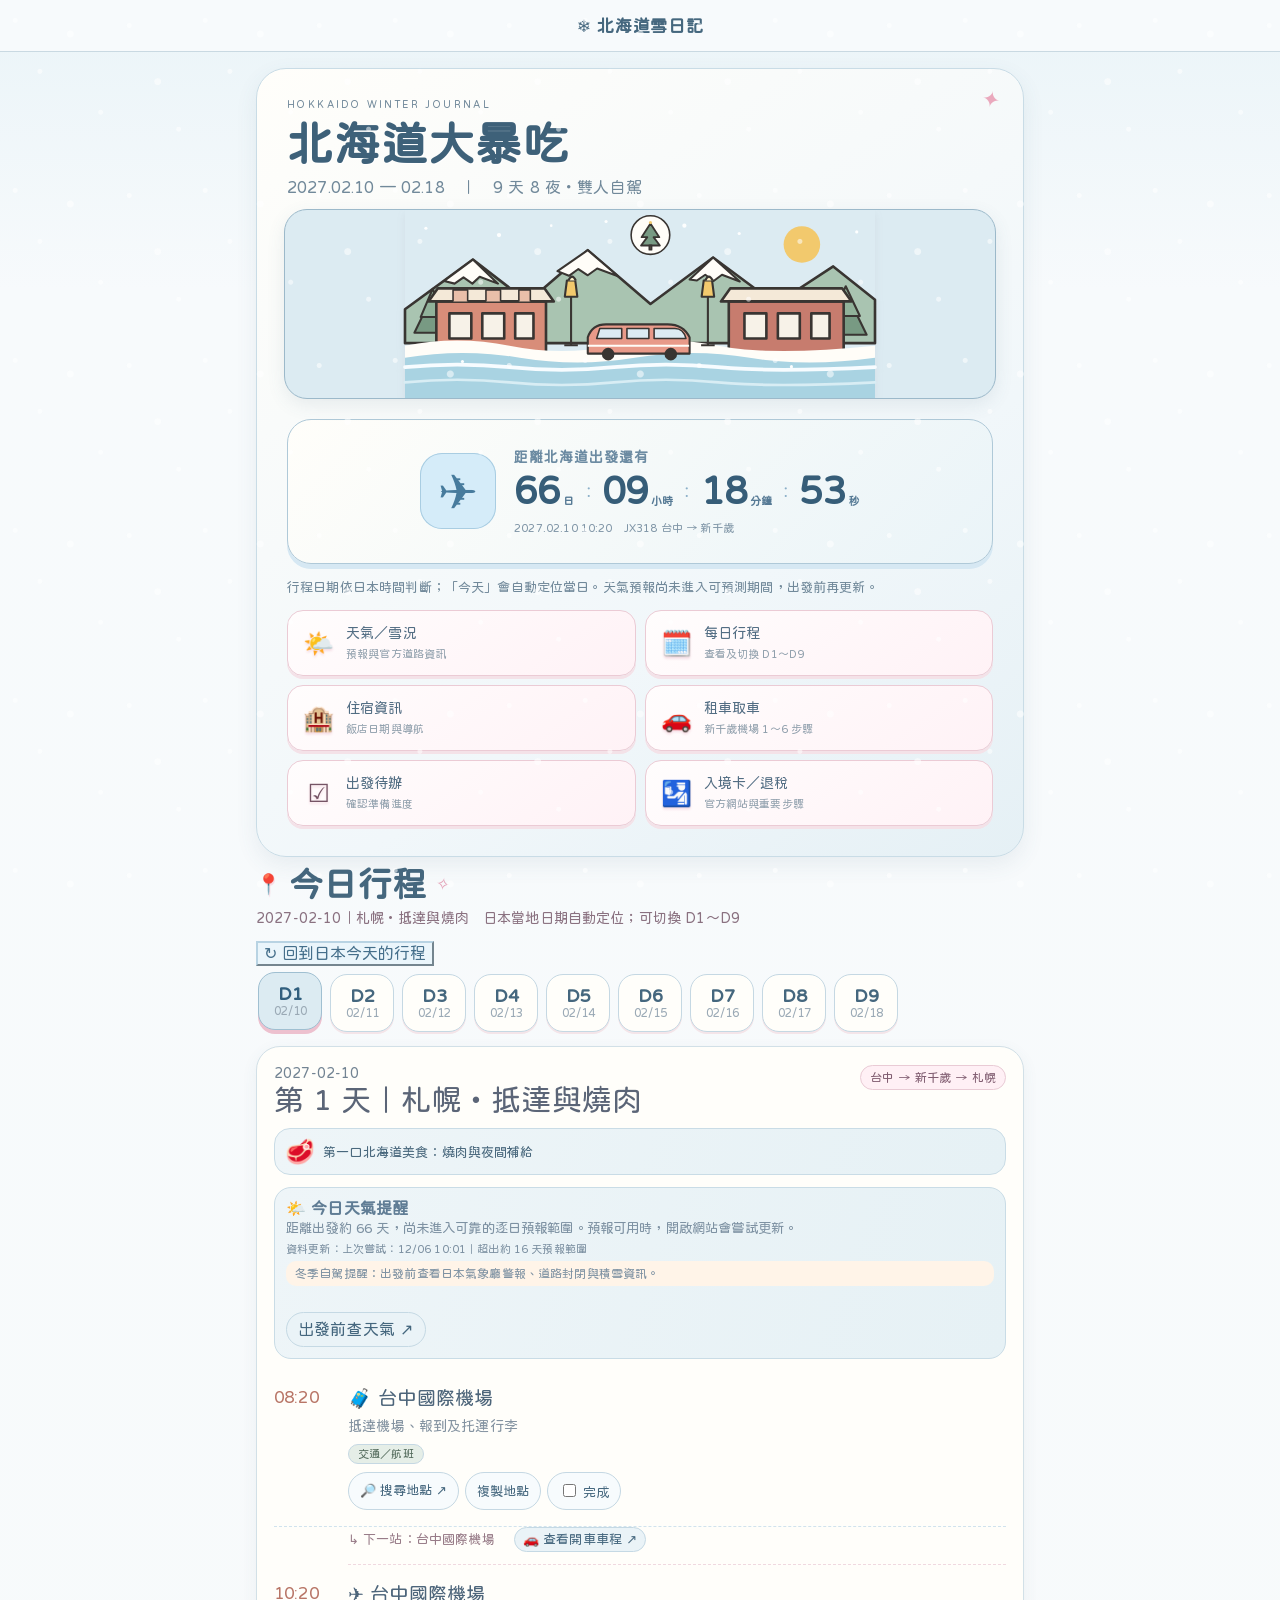
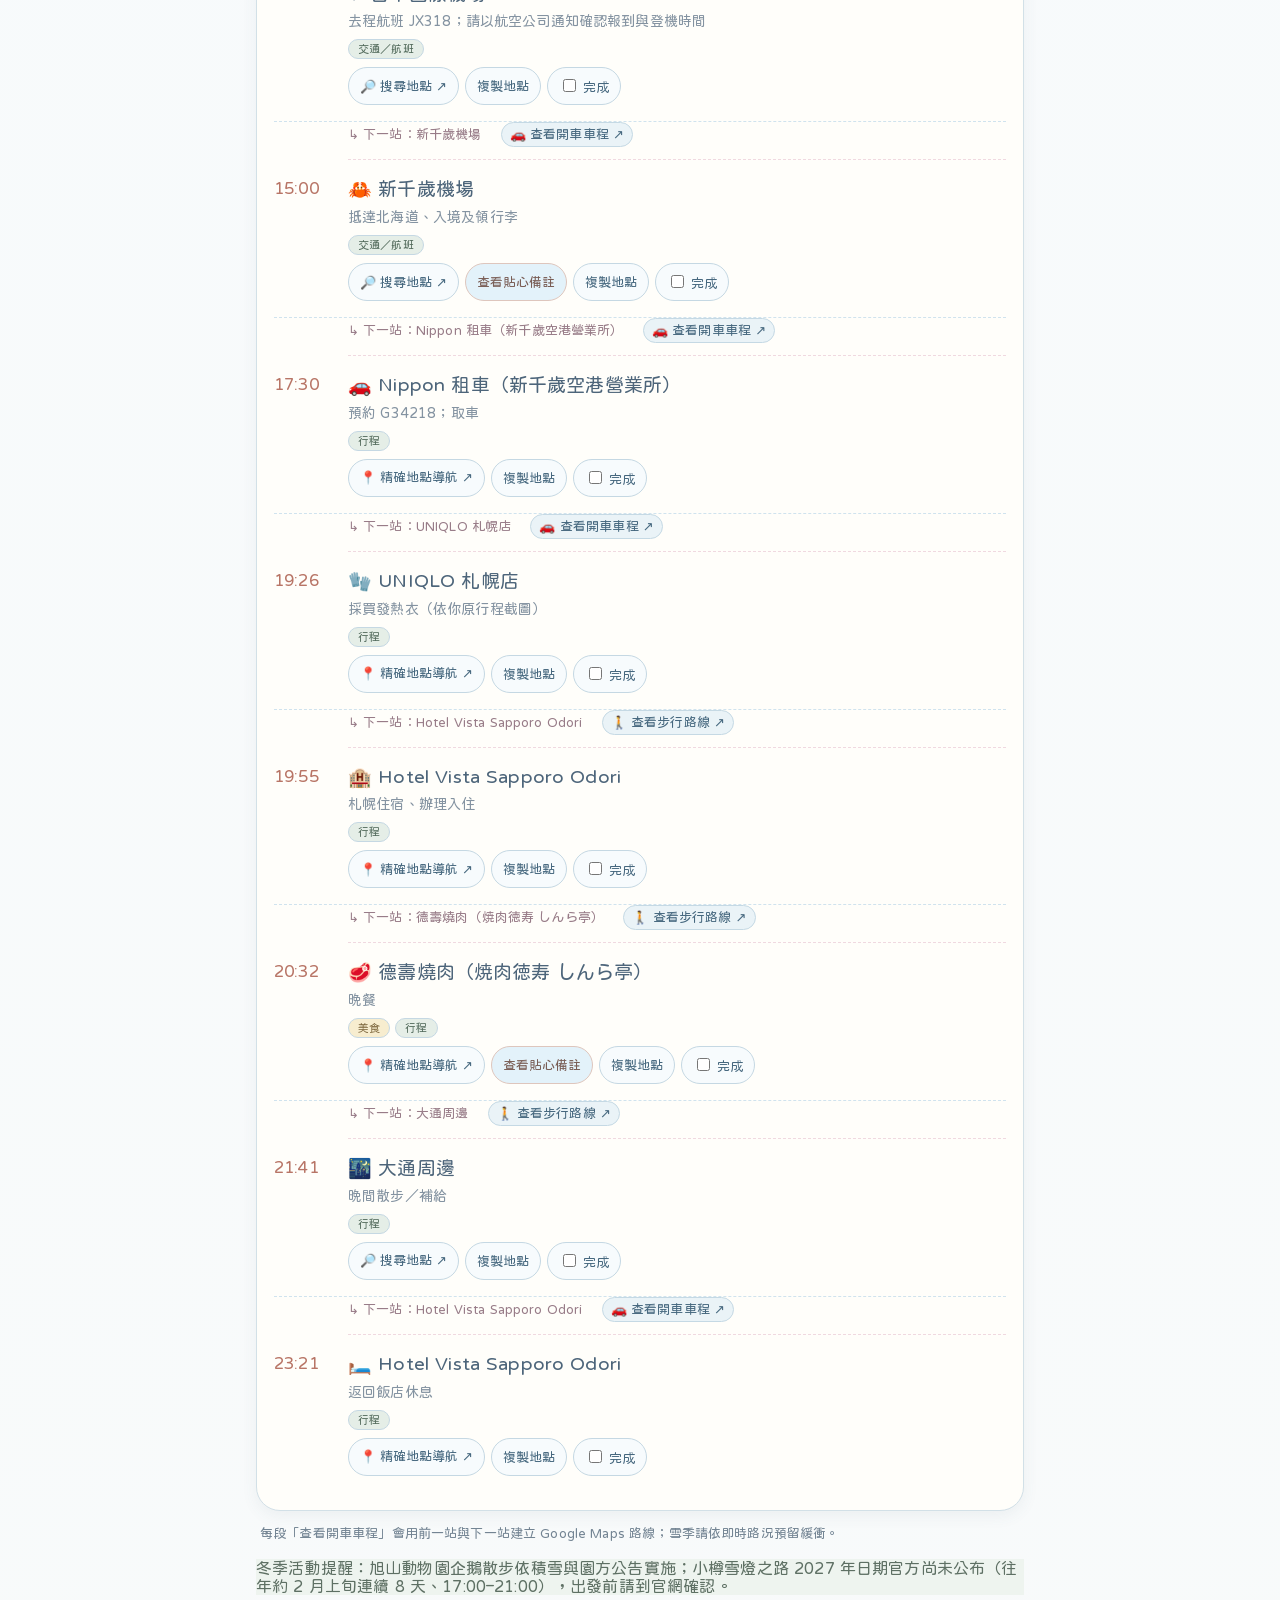
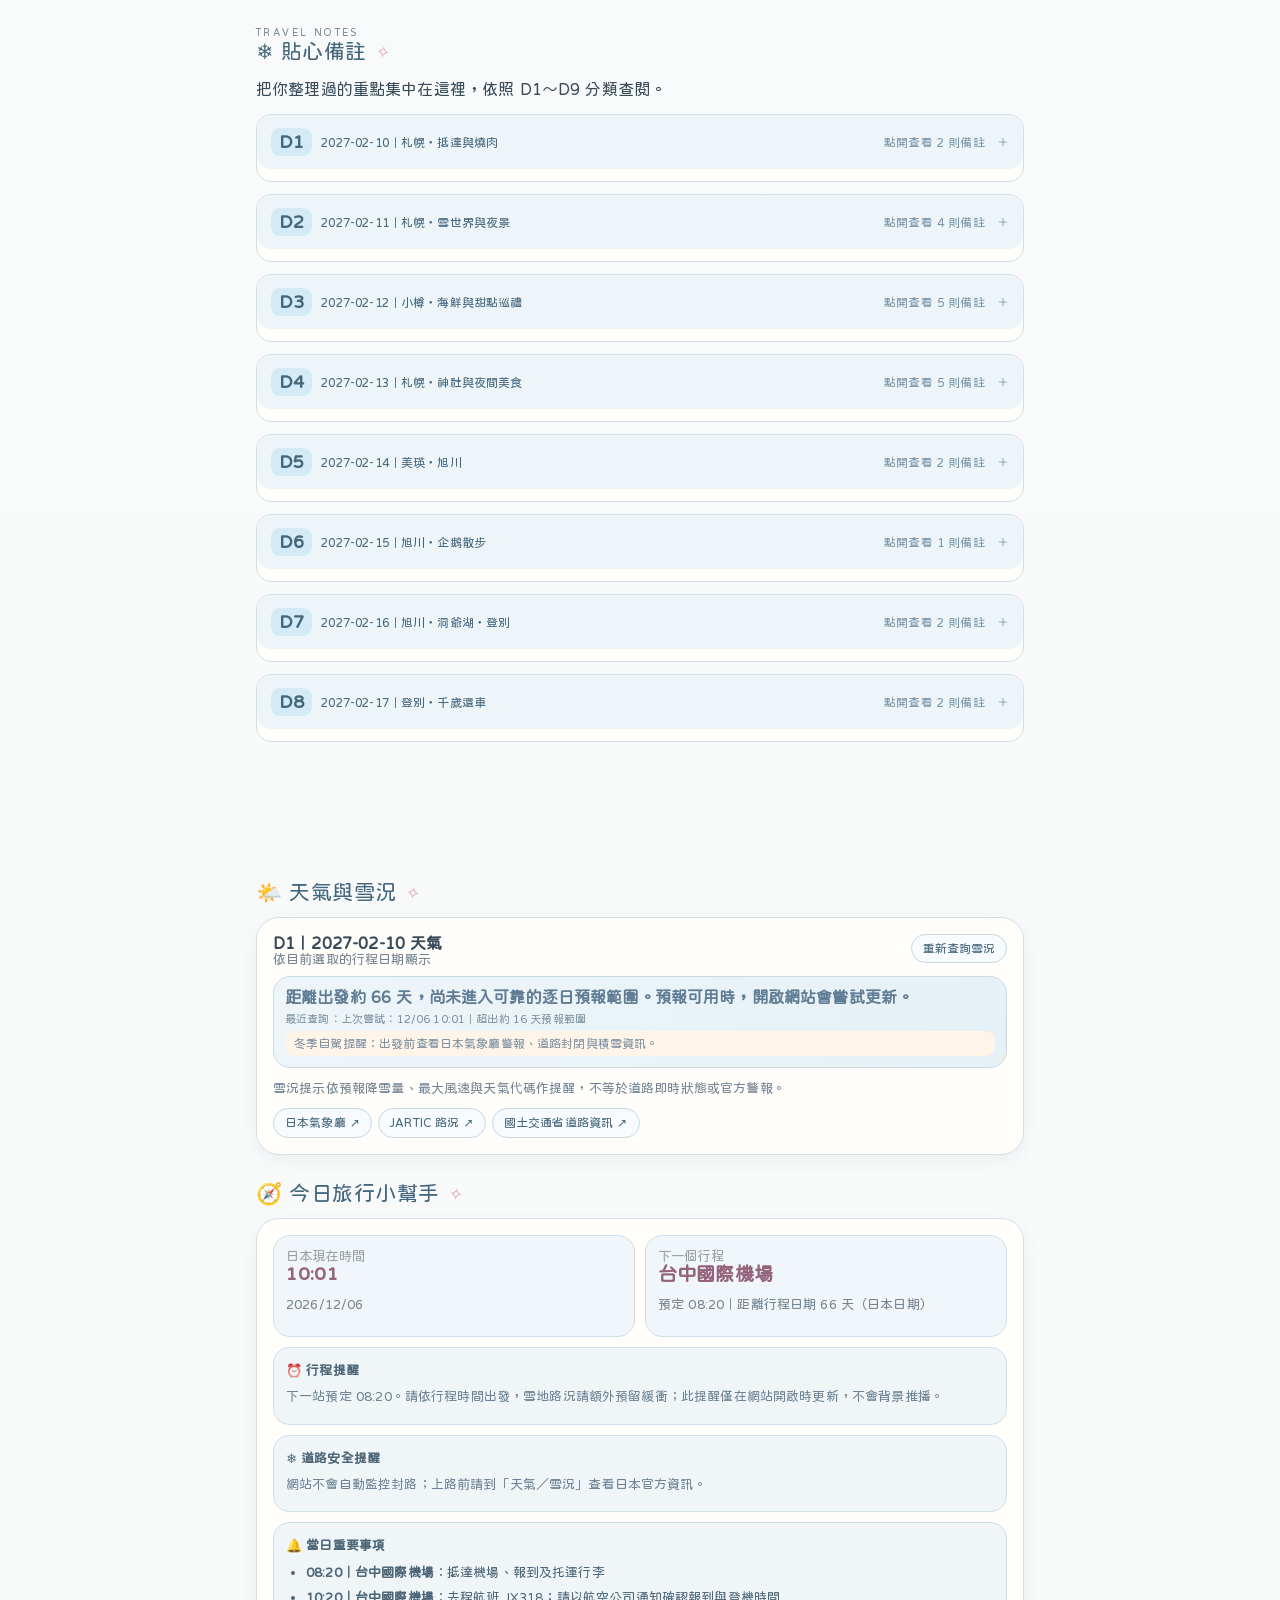
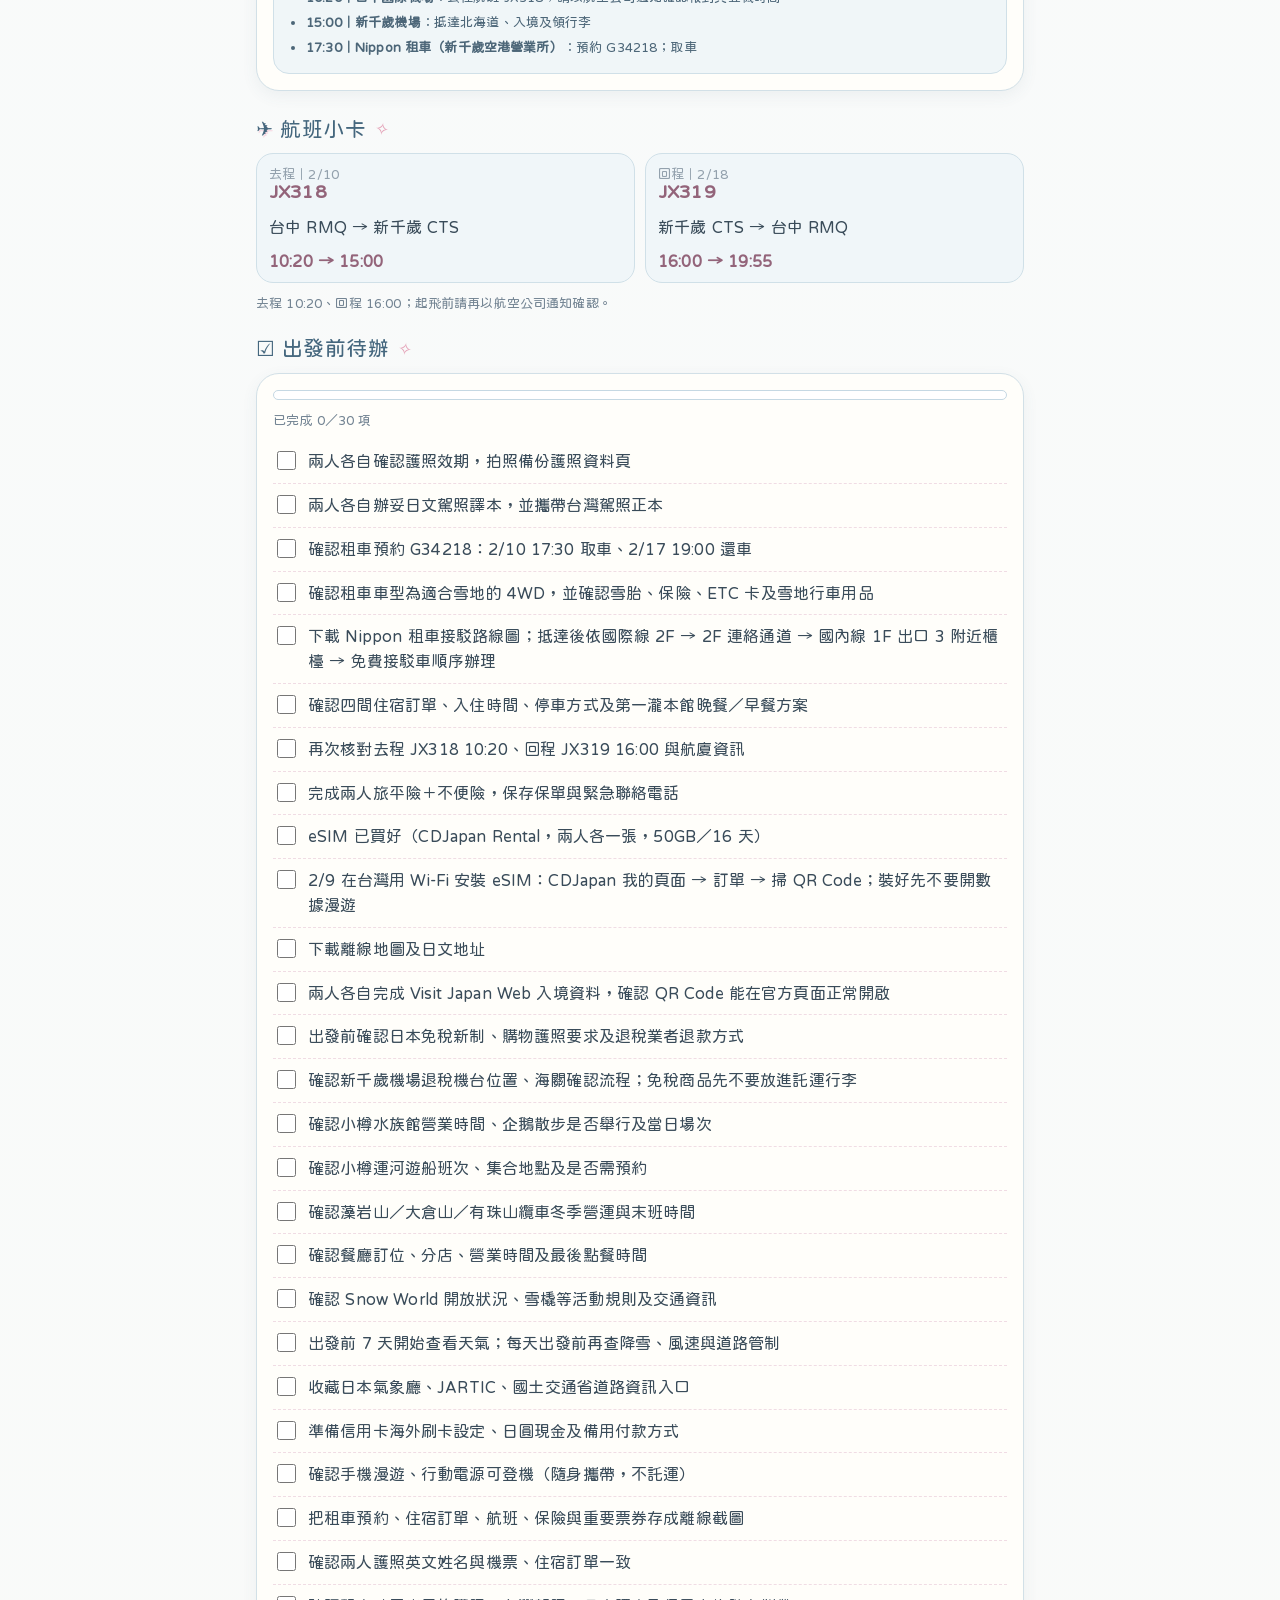
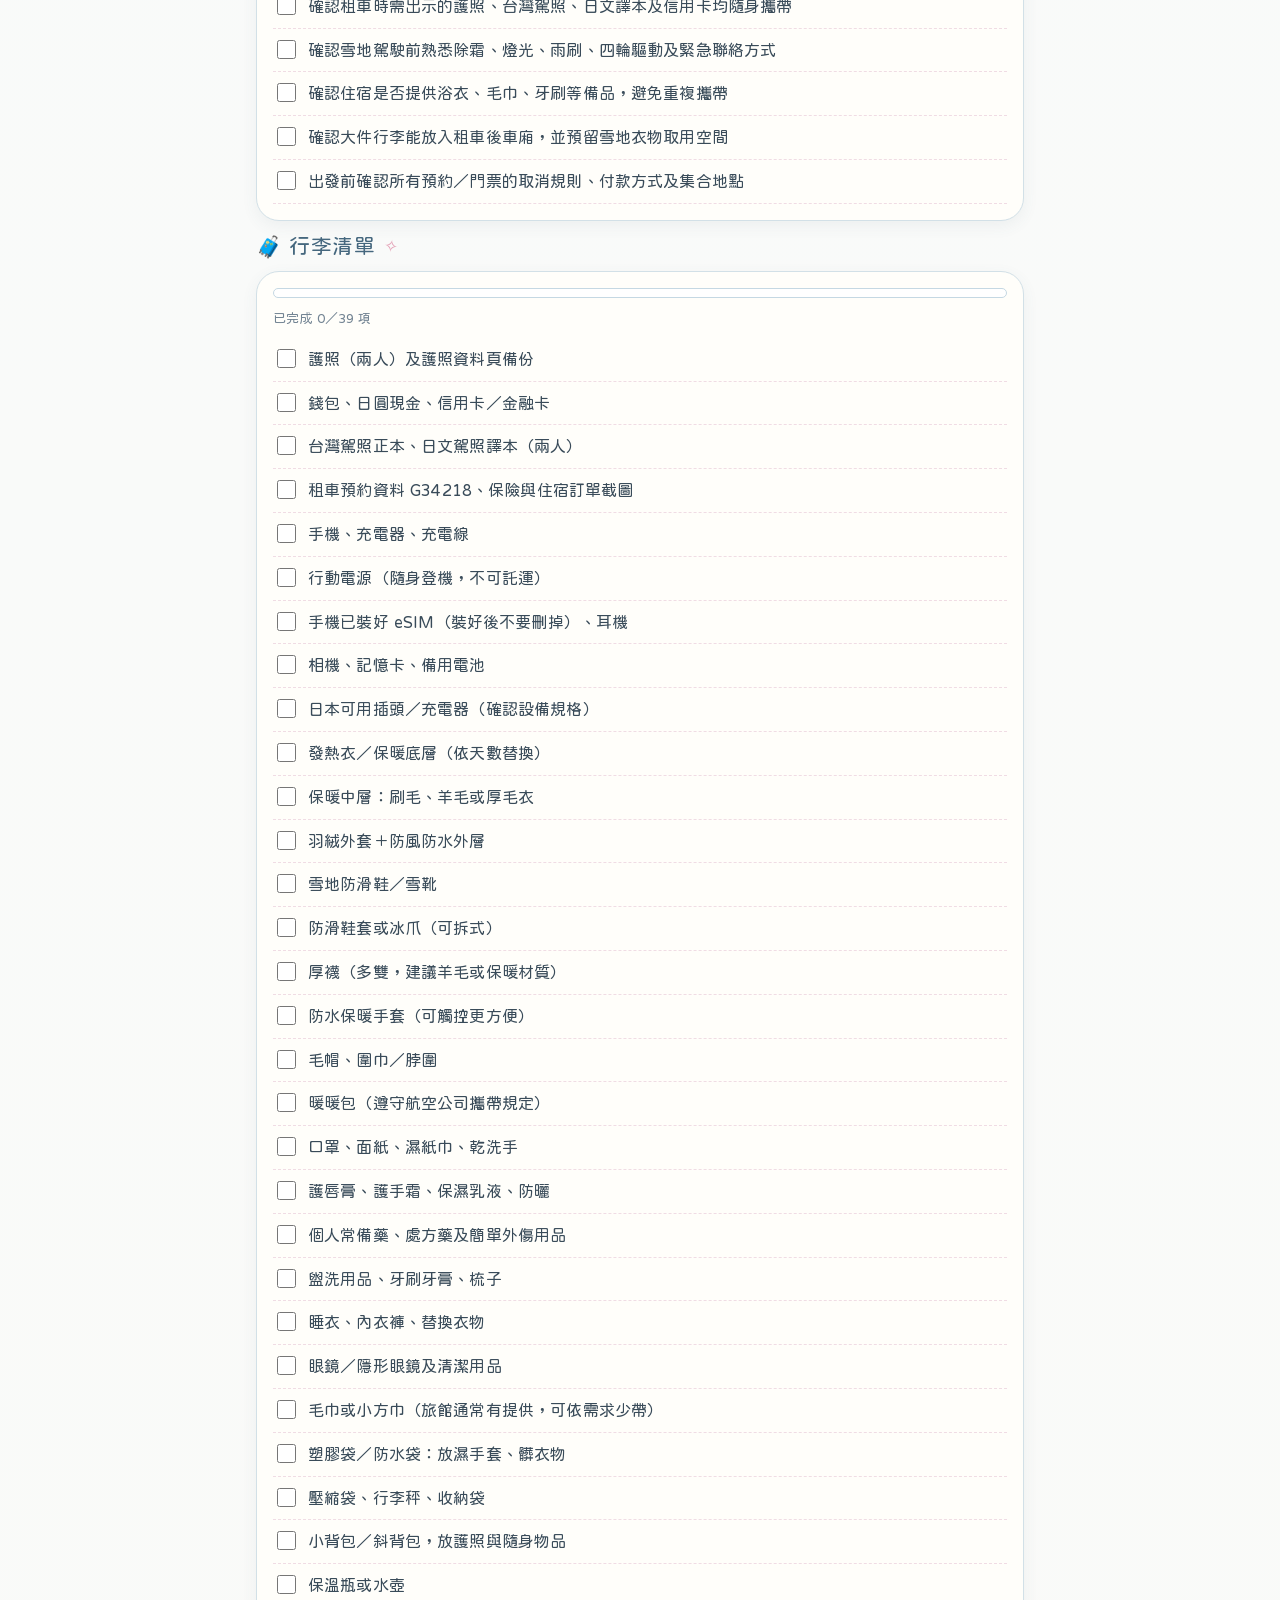
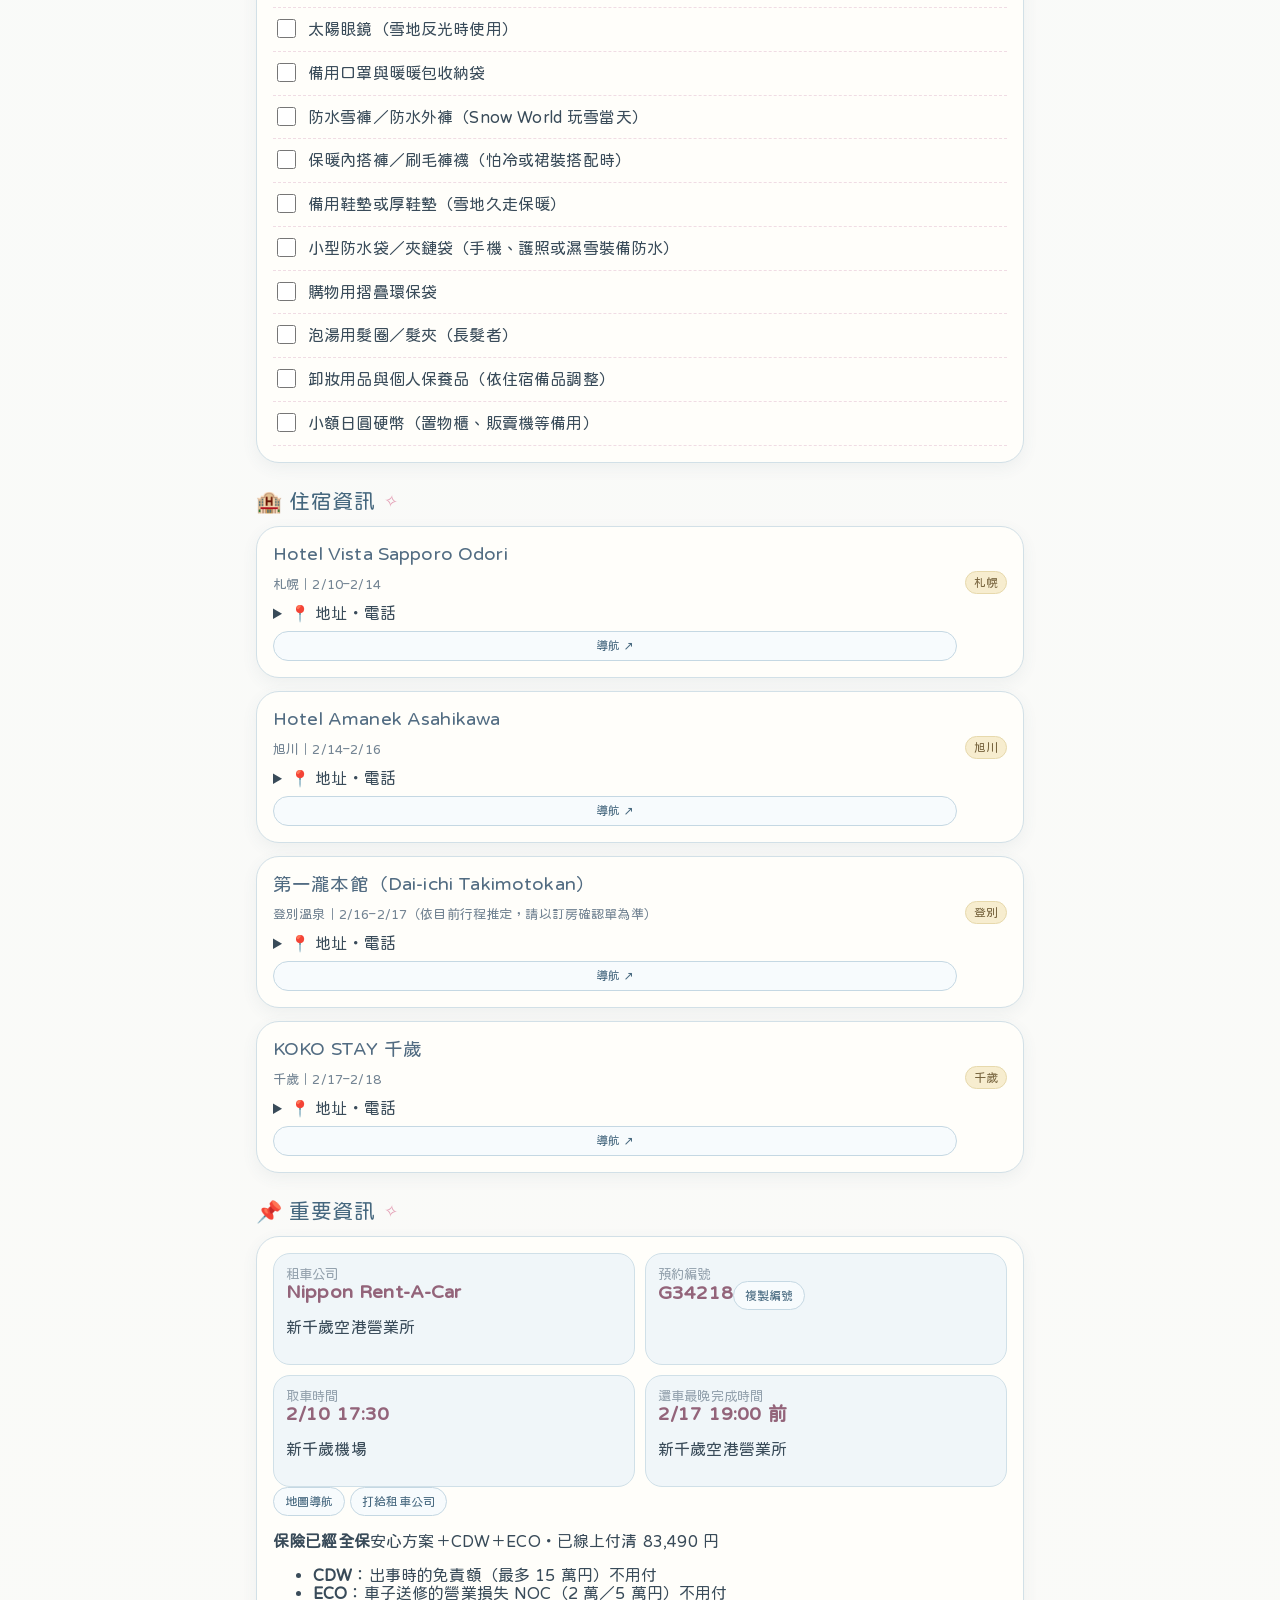
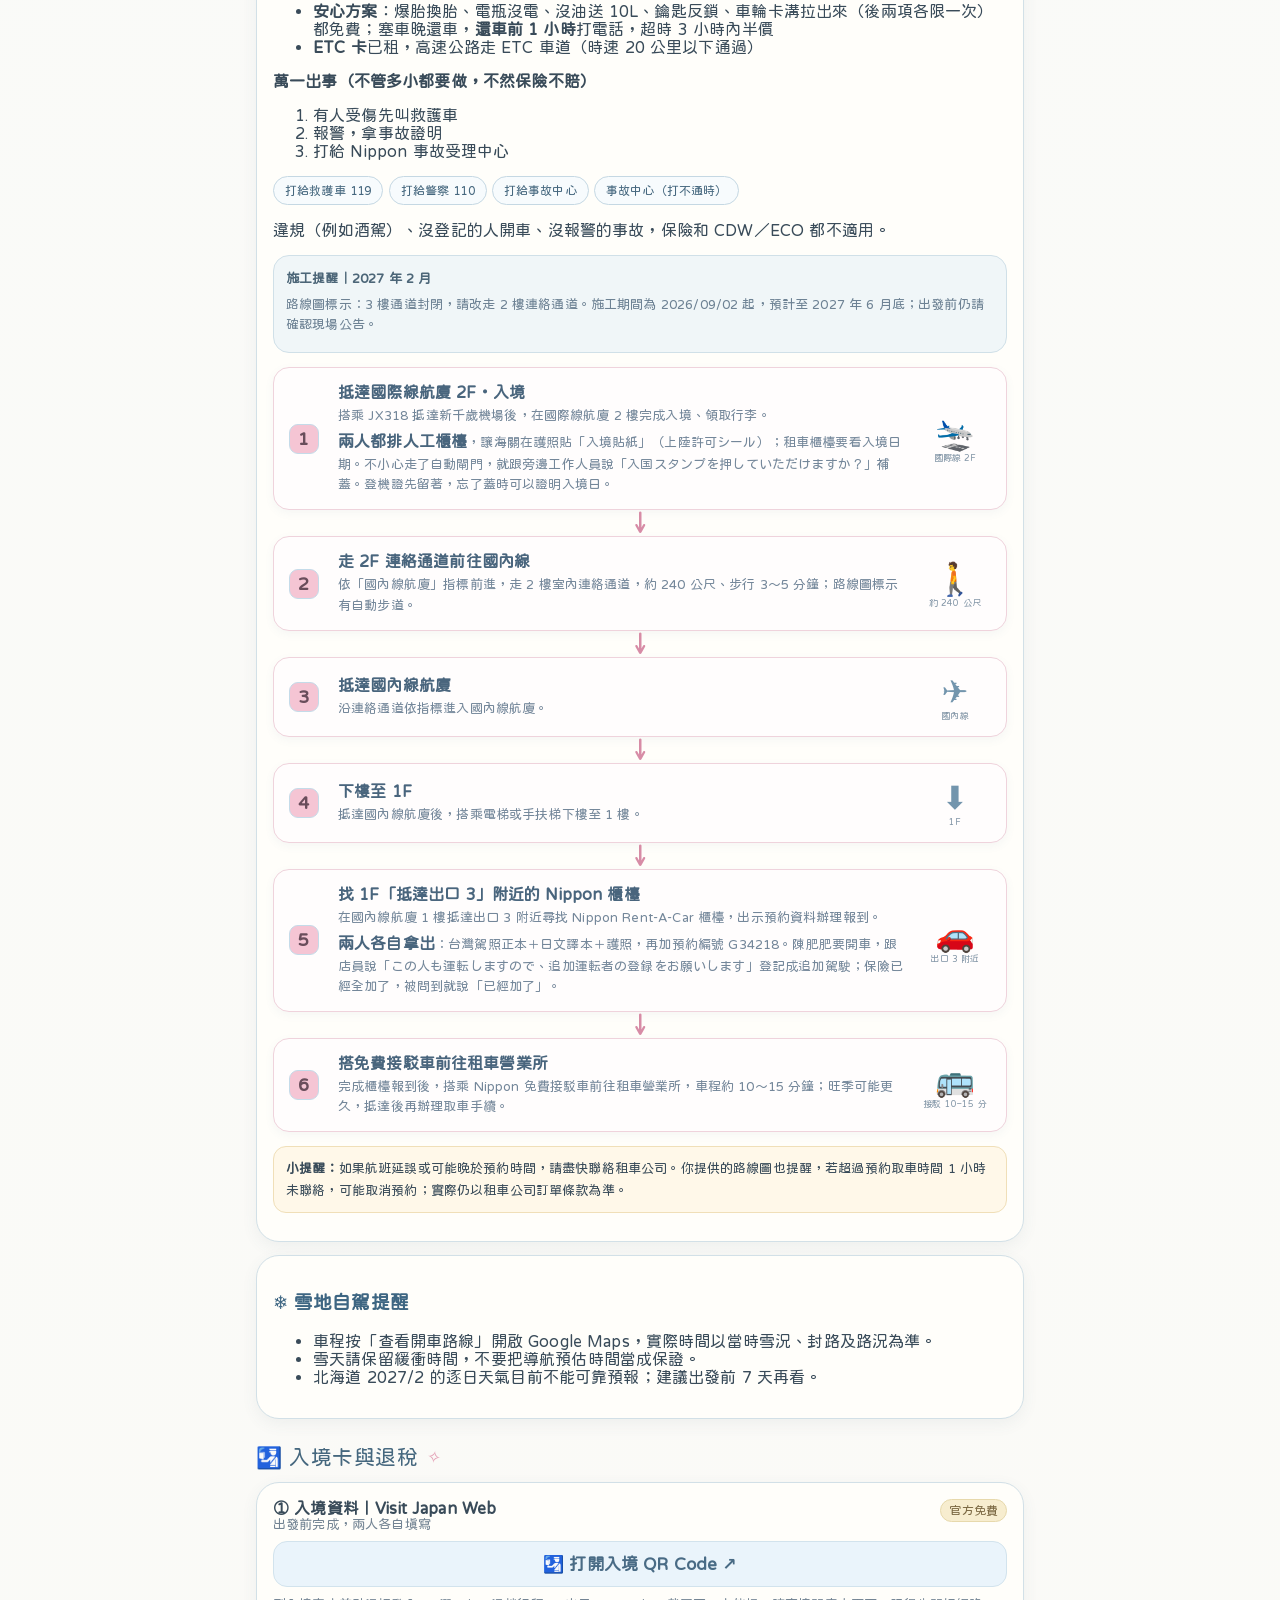
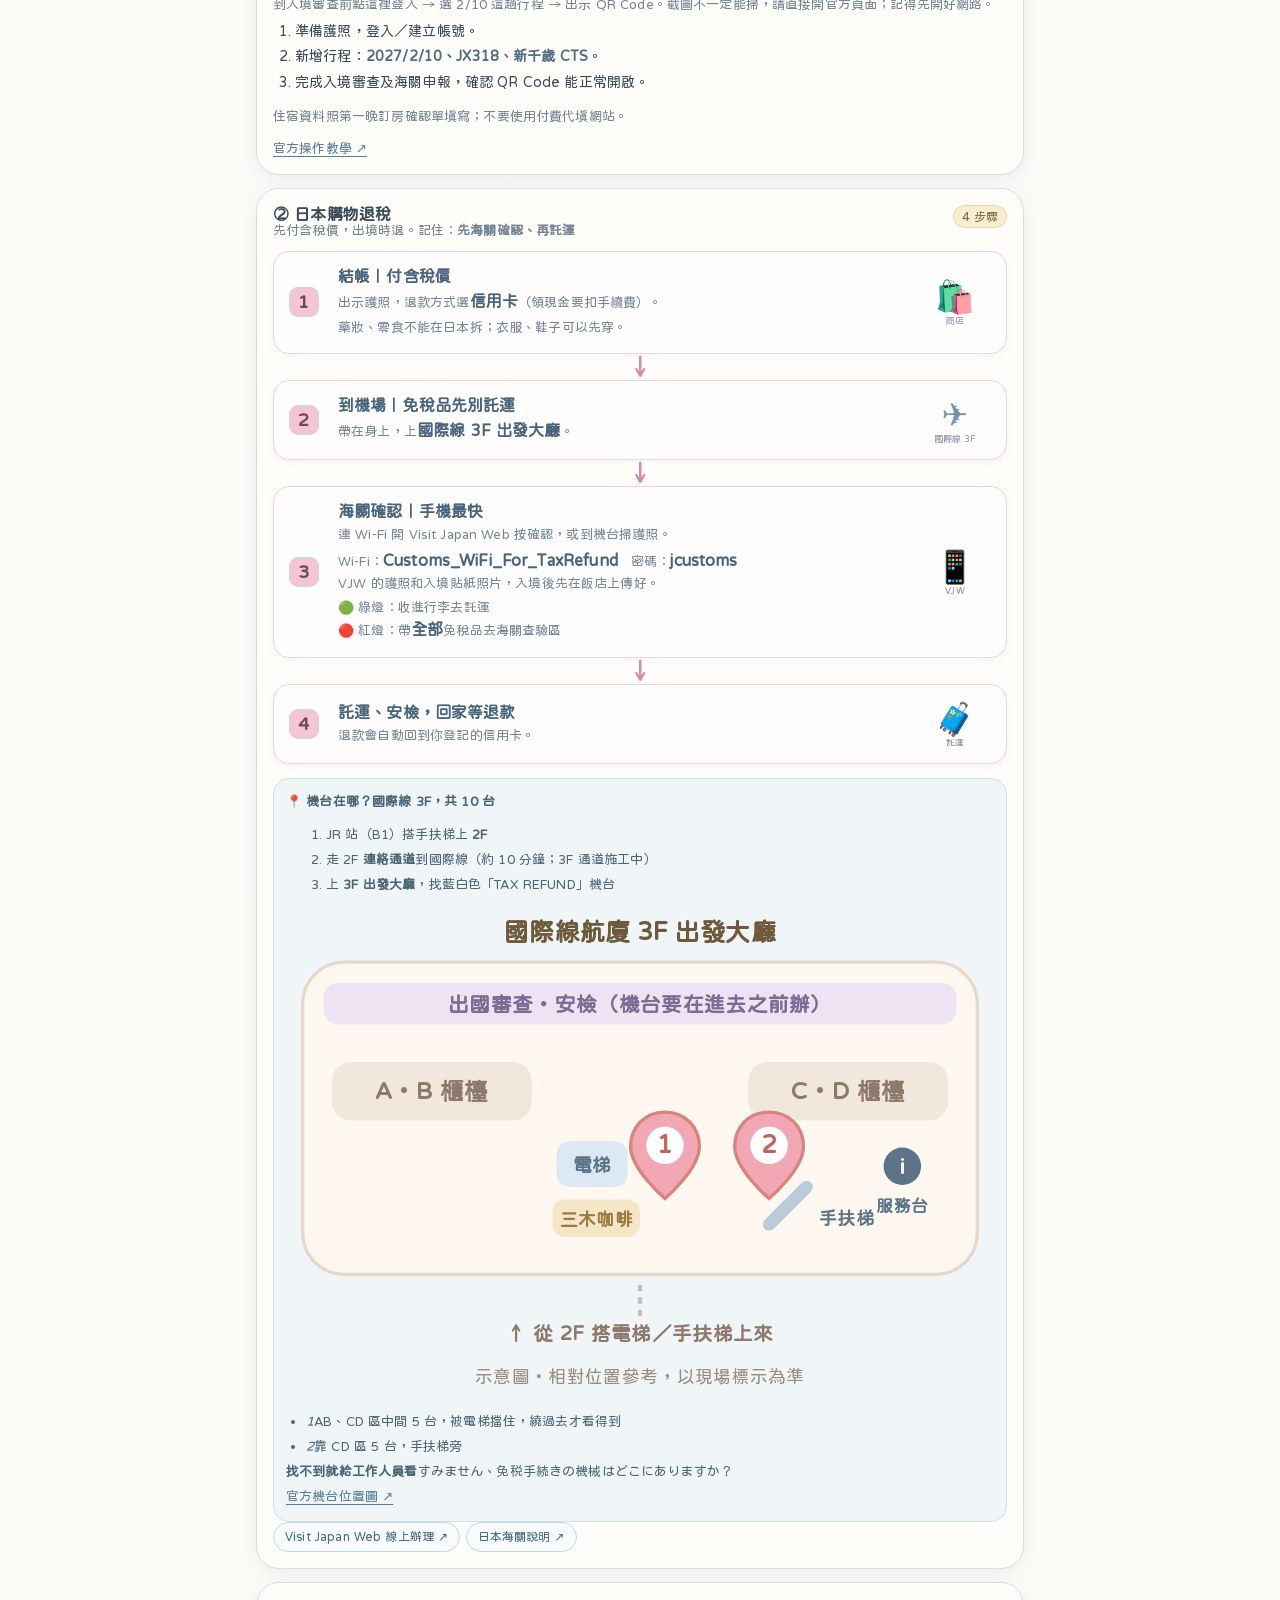
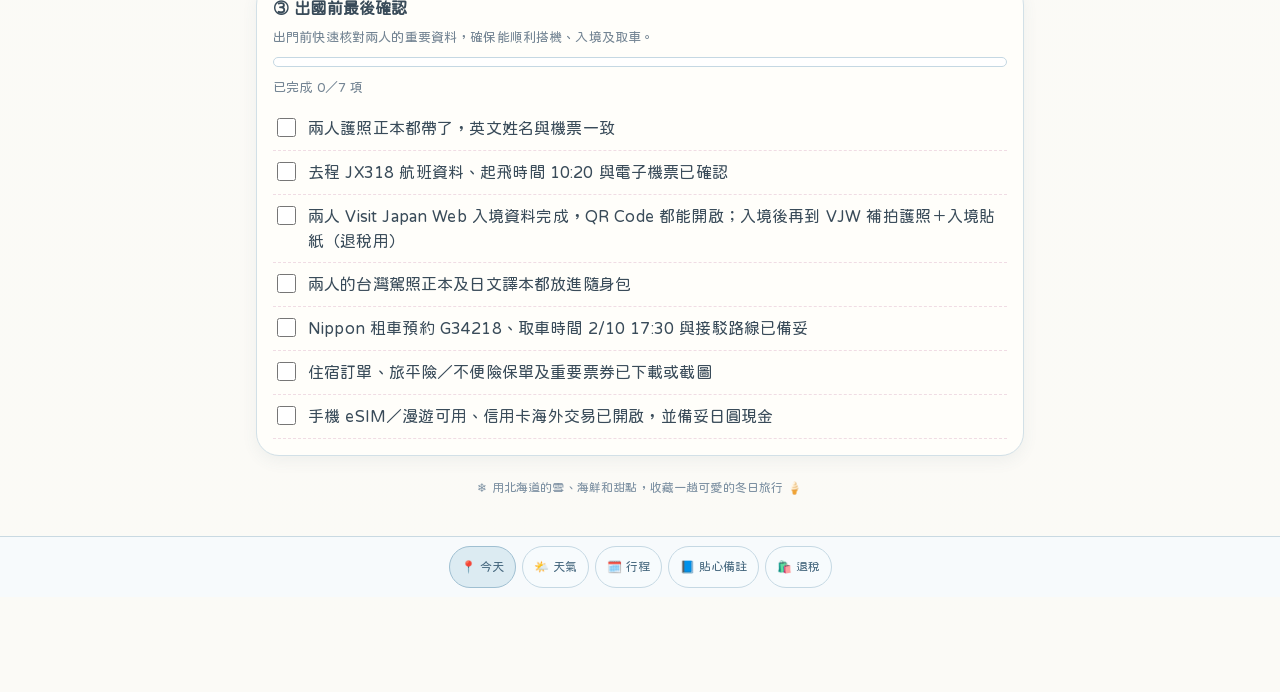
==== commit 872e4461: "Lodging: collapsible Japanese address + phone with copy; navigation by Japanese address Co-Authored-" ====
--- a/template/trips/hokkaido-2027/orig.html
+++ b/template/trips/hokkaido-2027/orig.html
@@ -392,10 +392,10 @@
 <section class="section" id="flights"><h2><span class="deco">✈️</span> 航班小卡</h2><div class="flightgrid"><div class="mini"><small>去程｜2/10</small><strong>JX318</strong><p>台中 RMQ → 新千歲 CTS</p><b>10:20 → 15:00</b></div><div class="mini"><small>回程｜2/18</small><strong>JX319</strong><p>新千歲 CTS → 台中 RMQ</p><b>16:00 → 19:55</b></div></div><p class="muted">去程 10:20、回程 16:00；起飛前請再以航空公司通知確認。</p></section>
 <section class="section" id="checklists"><h2>☑️ 出發前待辦 </h2><div class="card"><div class="progress"><i id="prepProgress"></i></div><p class="muted" id="prepCount">共 28 項｜可直接勾選</p><div id="prepList"><label class="checkrow"><input type="checkbox"/><span>兩人各自確認護照效期，拍照備份護照資料頁</span></label><label class="checkrow"><input type="checkbox"/><span>兩人各自辦妥日文駕照譯本，並攜帶台灣駕照正本</span></label><label class="checkrow"><input type="checkbox"/><span>確認租車預約 G34218：2/10 17:30 取車、2/17 19:00 還車</span></label><label class="checkrow"><input type="checkbox"/><span>確認租車車型為適合雪地的 4WD，並確認雪胎、保險、ETC 卡及雪地行車用品</span></label><label class="checkrow"><input type="checkbox"/><span>下載 Nippon 租車接駁路線圖；抵達後依國際線 2F → 2F 連絡通道 → 國內線 1F 出口 3 附近櫃檯 → 免費接駁車順序辦理</span></label><label class="checkrow"><input type="checkbox"/><span>確認四間住宿訂單、入住時間、停車方式及第一瀧本館晚餐／早餐方案</span></label><label class="checkrow"><input type="checkbox"/><span>再次核對去程 JX318 10:20、回程 JX319 16:00 與航廈資訊</span></label><label class="checkrow"><input type="checkbox"/><span>完成兩人旅平險＋不便險，保存保單與緊急聯絡電話</span></label><label class="checkrow"><input type="checkbox"/><span>設定 eSIM／漫遊、下載離線地圖及日文地址</span></label><label class="checkrow"><input type="checkbox"/><span>兩人各自完成 Visit Japan Web 入境資料，確認 QR Code 能在官方頁面正常開啟</span></label><label class="checkrow"><input type="checkbox"/><span>出發前確認日本免稅新制、購物護照要求及退稅業者退款方式</span></label><label class="checkrow"><input type="checkbox"/><span>確認新千歲機場退稅機台位置、海關確認流程；免稅商品先不要放進託運行李</span></label><label class="checkrow"><input type="checkbox"/><span>確認小樽水族館營業時間、企鵝散步是否舉行及當日場次</span></label><label class="checkrow"><input type="checkbox"/><span>確認小樽運河遊船班次、集合地點及是否需預約</span></label><label class="checkrow"><input type="checkbox"/><span>確認藻岩山／大倉山／有珠山纜車冬季營運與末班時間</span></label><label class="checkrow"><input type="checkbox"/><span>確認餐廳訂位、分店、營業時間及最後點餐時間</span></label><label class="checkrow"><input type="checkbox"/><span>確認 Snow World 開放狀況、雪橇等活動規則及交通資訊</span></label><label class="checkrow"><input type="checkbox"/><span>出發前 7 天開始查看天氣；每天出發前再查降雪、風速與道路管制</span></label><label class="checkrow"><input type="checkbox"/><span>收藏日本氣象廳、JARTIC、國土交通省道路資訊入口</span></label><label class="checkrow"><input type="checkbox"/><span>準備信用卡海外刷卡設定、日圓現金及備用付款方式</span></label><label class="checkrow"><input type="checkbox"/><span>確認手機漫遊、行動電源可登機（隨身攜帶，不託運）</span></label><label class="checkrow"><input type="checkbox"/><span>把租車預約、住宿訂單、航班、保險與重要票券存成離線截圖</span></label><label class="checkrow"><input type="checkbox"/><span>確認兩人護照英文姓名與機票、住宿訂單一致</span></label><label class="checkrow"><input type="checkbox"/><span>確認租車時需出示的護照、台灣駕照、日文譯本及信用卡均隨身攜帶</span></label><label class="checkrow"><input type="checkbox"/><span>確認雪地駕駛前熟悉除霜、燈光、雨刷、四輪驅動及緊急聯絡方式</span></label><label class="checkrow"><input type="checkbox"/><span>確認住宿是否提供浴衣、毛巾、牙刷等備品，避免重複攜帶</span></label><label class="checkrow"><input type="checkbox"/><span>確認大件行李能放入租車後車廂，並預留雪地衣物取用空間</span></label><label class="checkrow"><input type="checkbox"/><span>出發前確認所有預約／門票的取消規則、付款方式及集合地點</span></label></div></div><h2>🧳 行李清單 </h2><div class="card"><div class="progress"><i id="bagProgress"></i></div><p class="muted" id="bagCount">共 39 項｜可直接勾選</p><div id="bagList"><label class="checkrow"><input type="checkbox"/><span>護照（兩人）及護照資料頁備份</span></label><label class="checkrow"><input type="checkbox"/><span>錢包、日圓現金、信用卡／金融卡</span></label><label class="checkrow"><input type="checkbox"/><span>台灣駕照正本、日文駕照譯本（兩人）</span></label><label class="checkrow"><input type="checkbox"/><span>租車預約資料 G34218、保險與住宿訂單截圖</span></label><label class="checkrow"><input type="checkbox"/><span>手機、充電器、充電線</span></label><label class="checkrow"><input type="checkbox"/><span>行動電源（隨身登機，不可託運）</span></label><label class="checkrow"><input type="checkbox"/><span>eSIM／漫遊設定、耳機</span></label><label class="checkrow"><input type="checkbox"/><span>相機、記憶卡、備用電池</span></label><label class="checkrow"><input type="checkbox"/><span>日本可用插頭／充電器（確認設備規格）</span></label><label class="checkrow"><input type="checkbox"/><span>發熱衣／保暖底層（依天數替換）</span></label><label class="checkrow"><input type="checkbox"/><span>保暖中層：刷毛、羊毛或厚毛衣</span></label><label class="checkrow"><input type="checkbox"/><span>羽絨外套＋防風防水外層</span></label><label class="checkrow"><input type="checkbox"/><span>雪地防滑鞋／雪靴</span></label><label class="checkrow"><input type="checkbox"/><span>防滑鞋套或冰爪（可拆式）</span></label><label class="checkrow"><input type="checkbox"/><span>厚襪（多雙，建議羊毛或保暖材質）</span></label><label class="checkrow"><input type="checkbox"/><span>防水保暖手套（可觸控更方便）</span></label><label class="checkrow"><input type="checkbox"/><span>毛帽、圍巾／脖圍</span></label><label class="checkrow"><input type="checkbox"/><span>暖暖包（遵守航空公司攜帶規定）</span></label><label class="checkrow"><input type="checkbox"/><span>口罩、面紙、濕紙巾、乾洗手</span></label><label class="checkrow"><input type="checkbox"/><span>護唇膏、護手霜、保濕乳液、防曬</span></label><label class="checkrow"><input type="checkbox"/><span>個人常備藥、處方藥及簡單外傷用品</span></label><label class="checkrow"><input type="checkbox"/><span>盥洗用品、牙刷牙膏、梳子</span></label><label class="checkrow"><input type="checkbox"/><span>睡衣、內衣褲、替換衣物</span></label><label class="checkrow"><input type="checkbox"/><span>眼鏡／隱形眼鏡及清潔用品</span></label><label class="checkrow"><input type="checkbox"/><span>毛巾或小方巾（旅館通常有提供，可依需求少帶）</span></label><label class="checkrow"><input type="checkbox"/><span>塑膠袋／防水袋：放濕手套、髒衣物</span></label><label class="checkrow"><input type="checkbox"/><span>壓縮袋、行李秤、收納袋</span></label><label class="checkrow"><input type="checkbox"/><span>小背包／斜背包，放護照與隨身物品</span></label><label class="checkrow"><input type="checkbox"/><span>保溫瓶或水壺</span></label><label class="checkrow"><input type="checkbox"/><span>太陽眼鏡（雪地反光時使用）</span></label><label class="checkrow"><input type="checkbox"/><span>備用口罩與暖暖包收納袋</span></label><label class="checkrow"><input type="checkbox"/><span>防水雪褲／防水外褲（Snow World 玩雪當天）</span></label><label class="checkrow"><input type="checkbox"/><span>保暖內搭褲／刷毛褲襪（怕冷或裙裝搭配時）</span></label><label class="checkrow"><input type="checkbox"/><span>備用鞋墊或厚鞋墊（雪地久走保暖）</span></label><label class="checkrow"><input type="checkbox"/><span>小型防水袋／夾鏈袋（手機、護照或濕雪裝備防水）</span></label><label class="checkrow"><input type="checkbox"/><span>購物用摺疊環保袋</span></label><label class="checkrow"><input type="checkbox"/><span>泡湯用髮圈／髮夾（長髮者）</span></label><label class="checkrow"><input type="checkbox"/><span>卸妝用品與個人保養品（依住宿備品調整）</span></label><label class="checkrow"><input type="checkbox"/><span>小額日圓硬幣（置物櫃、販賣機等備用）</span></label></div></div></section>
 <section class="section" id="stay"><h2>🏨 住宿資訊</h2>
-<div class="card lodging"><div><h3>Hotel Vista Sapporo Odori</h3><p class="muted">札幌｜2/10–2/14</p></div><span class="pill">札幌</span><button class="smallbtn" onclick="maps('Hotel Vista Sapporo Odori, Sapporo, Japan')">導航 ↗</button></div>
-<div class="card lodging"><div><h3>Hotel Amanek Asahikawa</h3><p class="muted">旭川｜2/14–2/16</p></div><span class="pill">旭川</span><button class="smallbtn" onclick="maps('Hotel Amanek Asahikawa, Hokkaido, Japan')">導航 ↗</button></div>
-<div class="card lodging"><div><h3>第一瀧本館（Dai-ichi Takimotokan）</h3><p class="muted">登別溫泉｜2/16–2/17（依目前行程推定，請以訂房確認單為準）</p></div><span class="pill">登別</span><button class="smallbtn" onclick="maps('第一滝本館, Noboribetsu, Hokkaido, Japan')">導航 ↗</button></div>
-<div class="card lodging"><div><h3>KOKO STAY 千歲</h3><p class="muted">千歲｜2/17–2/18</p></div><span class="pill">千歲</span><button class="smallbtn" onclick="maps('KOKO STAY Chitose, Hokkaido, Japan')">導航 ↗</button></div></section>
+<div class="card lodging"><div><h3>Hotel Vista Sapporo Odori</h3><p class="muted">札幌｜2/10–2/14</p><details class="ld-addr"><summary>📍 地址・電話</summary><p class="ld-jp">ホテルビスタ札幌[大通]</p><p class="ld-line">〒060-0063 北海道札幌市中央区南3条西5丁目16</p><p class="ld-tel">☎ 011-233-3151<span>（租車導航輸入電話就能找到）</span></p><button class="smallbtn" onclick="copyText('ホテルビスタ札幌[大通] 〒060-0063 北海道札幌市中央区南3条西5丁目16')">複製地址</button></details></div><span class="pill">札幌</span><button class="smallbtn" onclick="maps('ホテルビスタ札幌[大通] 北海道札幌市中央区南3条西5丁目16')">導航 ↗</button></div>
+<div class="card lodging"><div><h3>Hotel Amanek Asahikawa</h3><p class="muted">旭川｜2/14–2/16</p><details class="ld-addr"><summary>📍 地址・電話</summary><p class="ld-jp">ホテルアマネク旭川</p><p class="ld-line">〒070-0031 北海道旭川市1条通8丁目218</p><p class="ld-tel">☎ 0166-76-5430<span>（租車導航輸入電話就能找到）</span></p><button class="smallbtn" onclick="copyText('ホテルアマネク旭川 〒070-0031 北海道旭川市1条通8丁目218')">複製地址</button></details></div><span class="pill">旭川</span><button class="smallbtn" onclick="maps('ホテルアマネク旭川 北海道旭川市1条通8丁目218')">導航 ↗</button></div>
+<div class="card lodging"><div><h3>第一瀧本館（Dai-ichi Takimotokan）</h3><p class="muted">登別溫泉｜2/16–2/17（依目前行程推定，請以訂房確認單為準）</p><details class="ld-addr"><summary>📍 地址・電話</summary><p class="ld-jp">第一滝本館</p><p class="ld-line">〒059-0595 北海道登別市登別温泉町55</p><p class="ld-tel">☎ 0143-84-2111<span>（租車導航輸入電話就能找到）</span></p><button class="smallbtn" onclick="copyText('第一滝本館 〒059-0595 北海道登別市登別温泉町55')">複製地址</button></details></div><span class="pill">登別</span><button class="smallbtn" onclick="maps('第一滝本館 北海道登別市登別温泉町55')">導航 ↗</button></div>
+<div class="card lodging"><div><h3>KOKO STAY 千歲</h3><p class="muted">千歲｜2/17–2/18</p><details class="ld-addr"><summary>📍 地址・電話</summary><p class="ld-jp">KOKO STAY 千歳</p><p class="ld-line">〒066-0062 北海道千歳市千代田町2丁目2-10</p><p class="ld-tel">☎ 0123-24-2111<span>（租車導航輸入電話就能找到）</span></p><button class="smallbtn" onclick="copyText('KOKO STAY 千歳 〒066-0062 北海道千歳市千代田町2丁目2-10')">複製地址</button></details></div><span class="pill">千歲</span><button class="smallbtn" onclick="maps('KOKO STAY 千歳 北海道千歳市千代田町2丁目2-10')">導航 ↗</button></div></section>
 <section class="section" id="essentials"><h2>📌 重要資訊</h2><div class="card"><div class="info-grid"><div class="mini"><small>租車公司</small><strong>Nippon Rent-A-Car</strong><p>新千歲空港營業所</p></div><div class="mini"><small>預約編號</small><strong>G34218</strong><button class="smallbtn" onclick="copyText('G34218')">複製編號</button></div><div class="mini"><small>取車時間</small><strong>2/10 17:30</strong><p>新千歲機場</p></div><div class="mini"><small>還車最晚完成時間</small><strong>2/17 19:00 前</strong><p>新千歲空港營業所</p></div></div><div class="rental-btns"><button class="smallbtn" onclick="maps('Nippon Rent-A-Car New Chitose Airport, Hokkaido, Japan')">地圖導航</button> <a class="smallbtn" href="tel:+815017122970">打給租車公司</a></div>
 <div class="ins-box" id="rental-insurance"><p class="ins-head"><b>保險已經全保</b><span>安心方案＋CDW＋ECO・已線上付清 83,490 円</span></p>
 <ul class="ins-list"><li><b>CDW</b>：出事時的免責額（最多 15 萬円）不用付</li><li><b>ECO</b>：車子送修的營業損失 NOC（2 萬／5 萬円）不用付</li><li><b>安心方案</b>：爆胎換胎、電瓶沒電、沒油送 10L、鑰匙反鎖、車輪卡溝拉出來（後兩項各限一次）都免費；塞車晚還車，<b>還車前 1 小時</b>打電話，超時 3 小時內半價</li><li><b>ETC 卡</b>已租，高速公路走 ETC 車道（時速 20 公里以下通過）</li></ul>
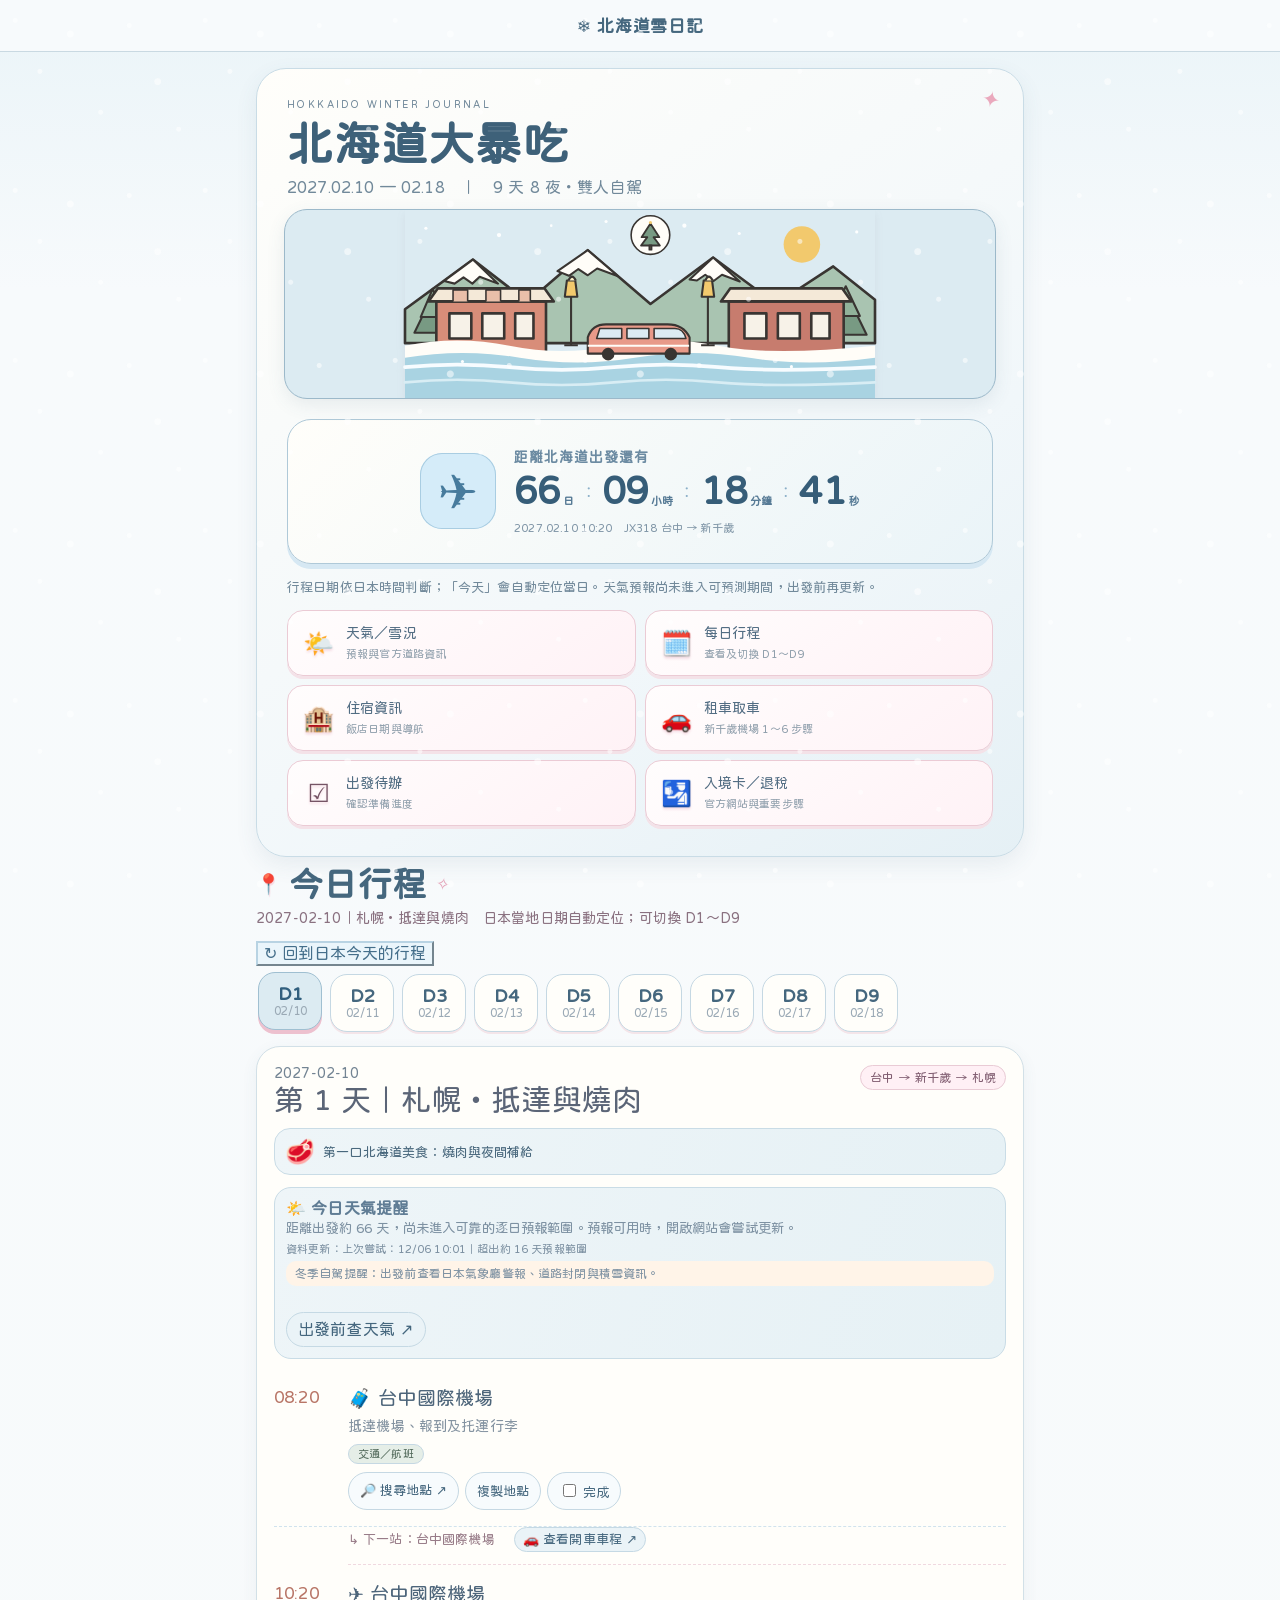
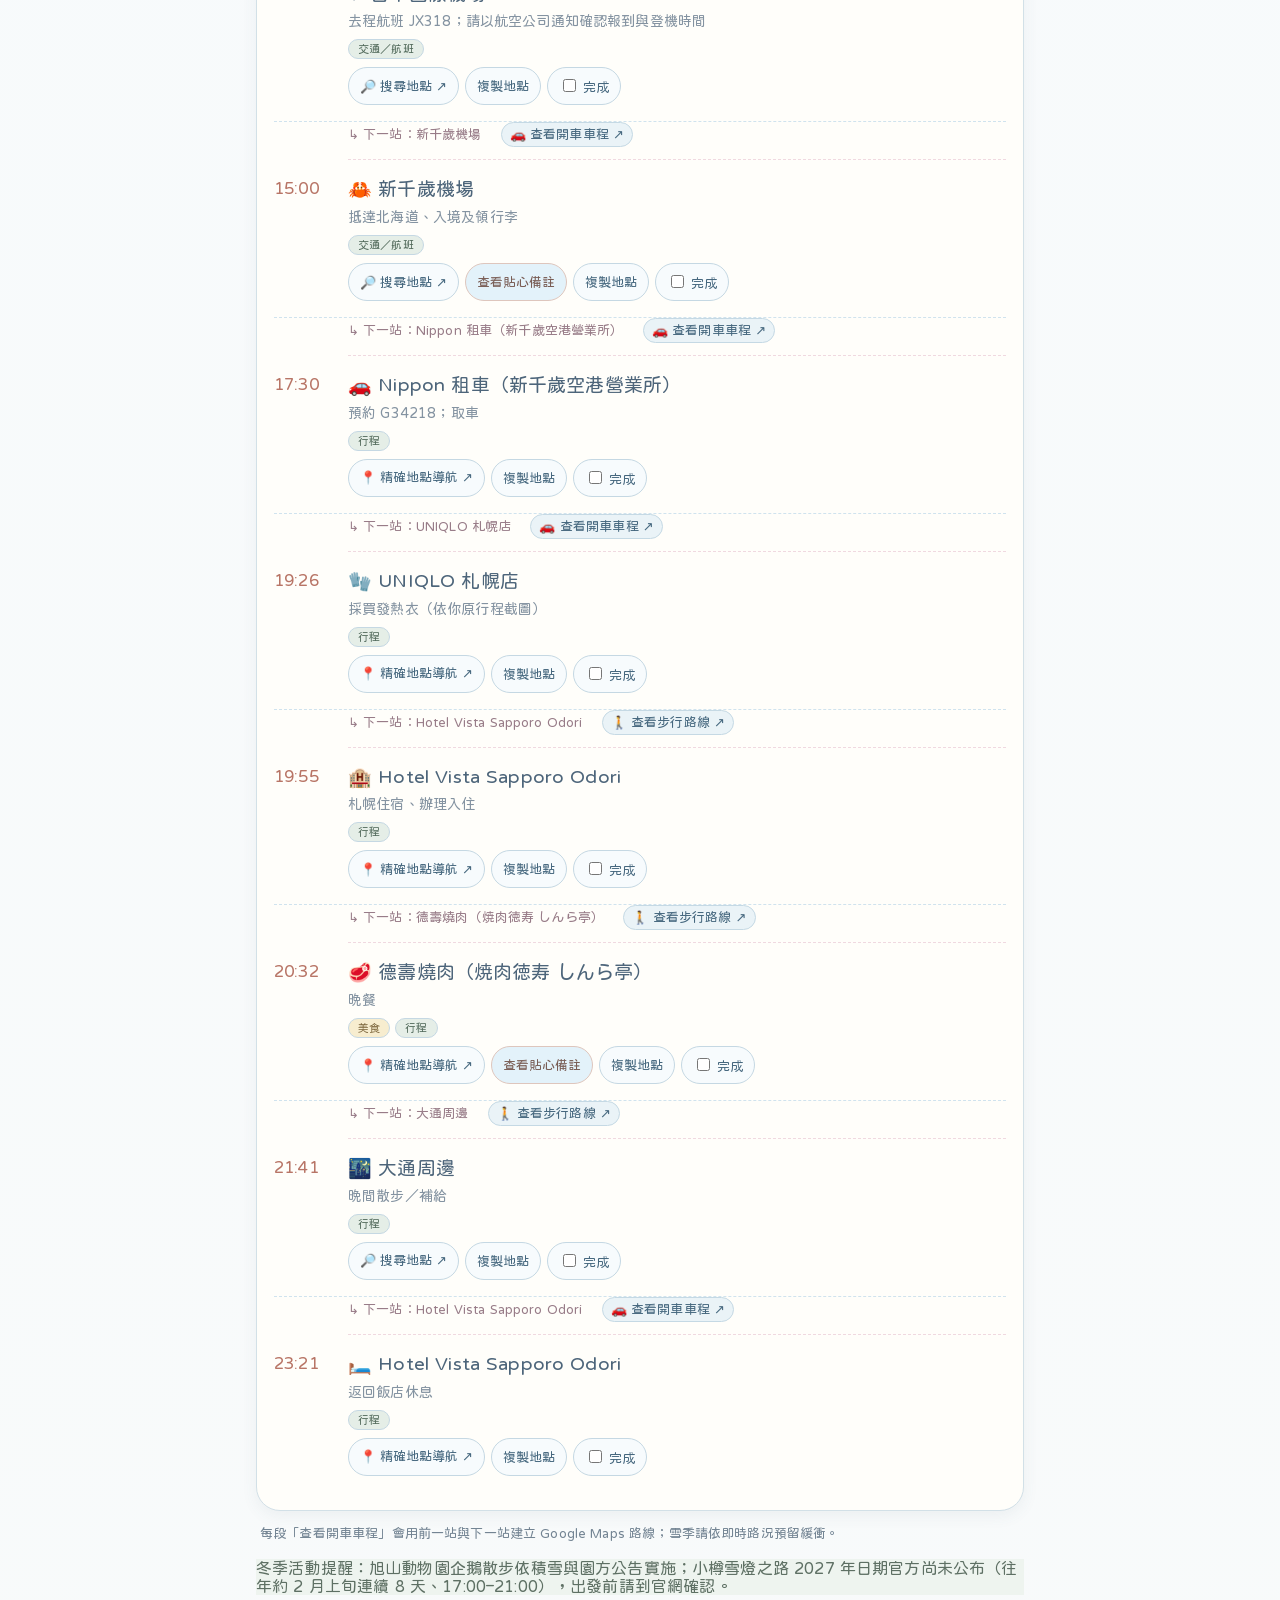
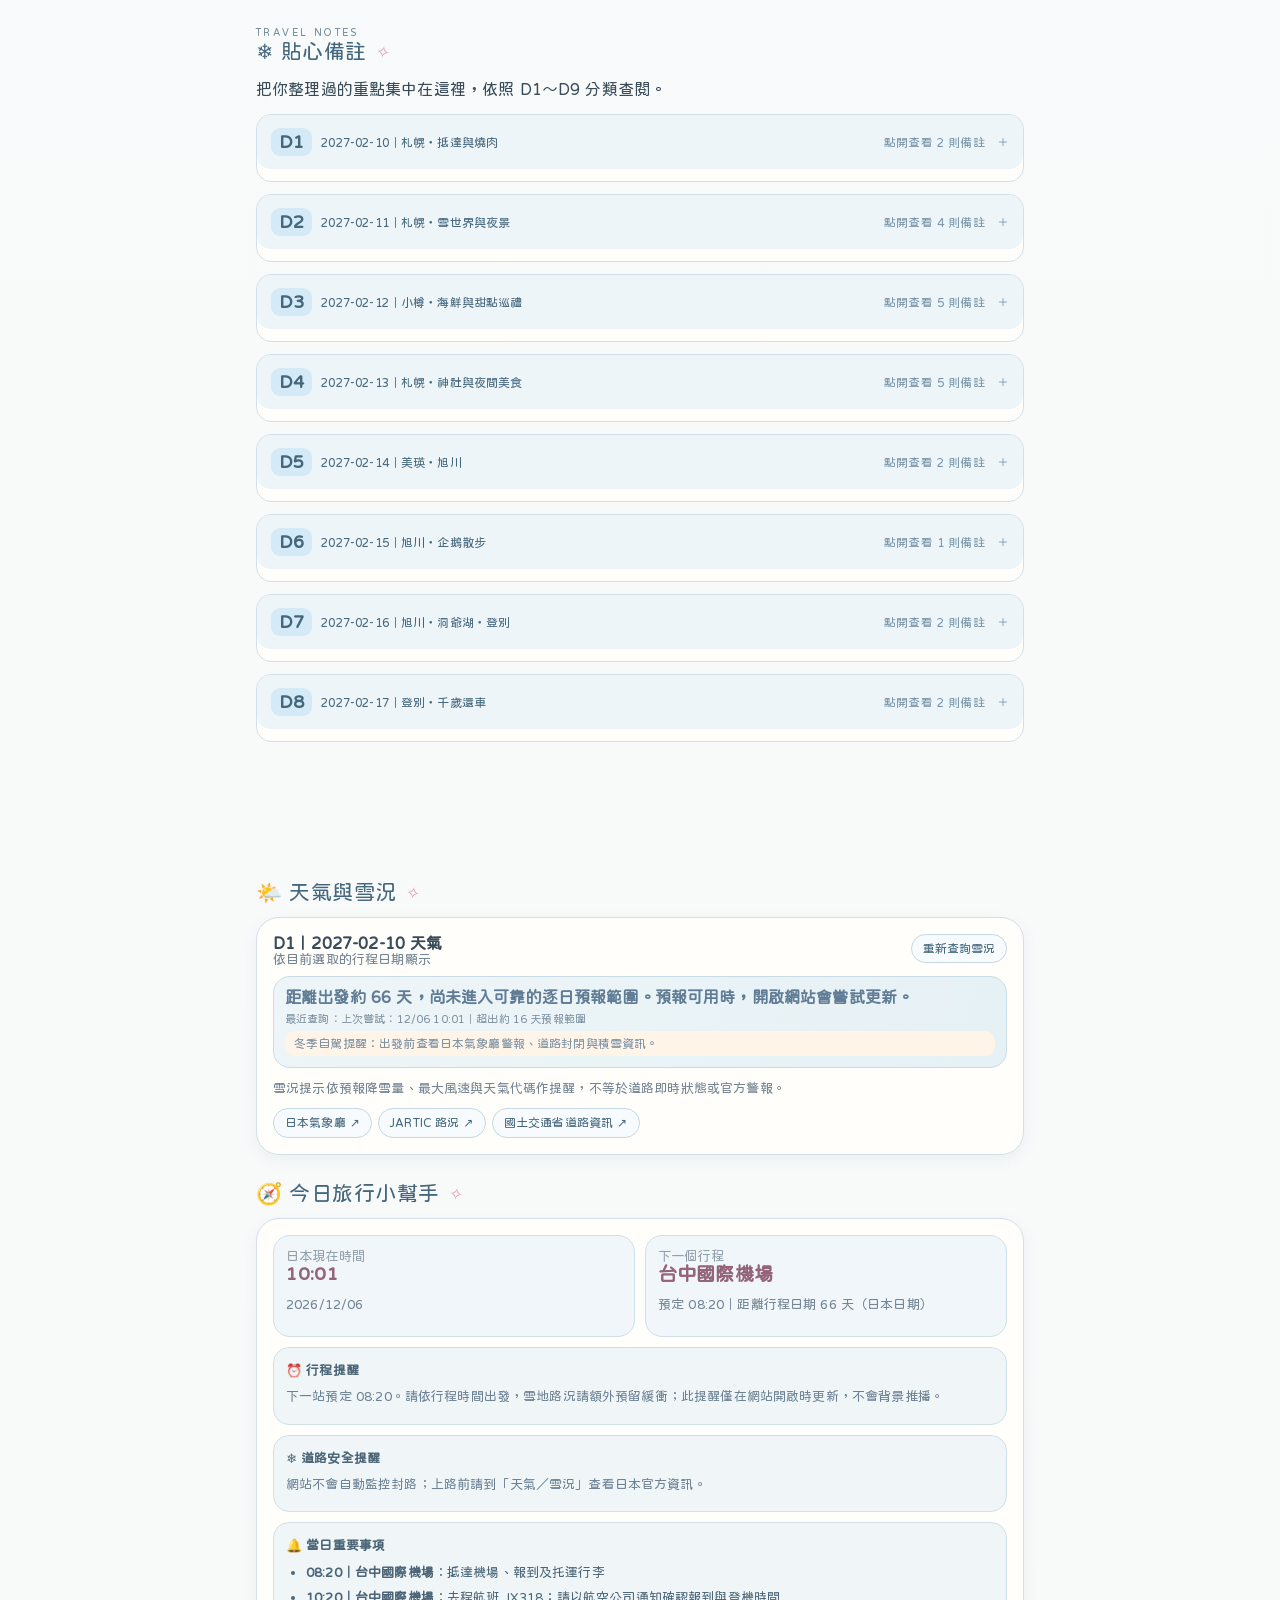
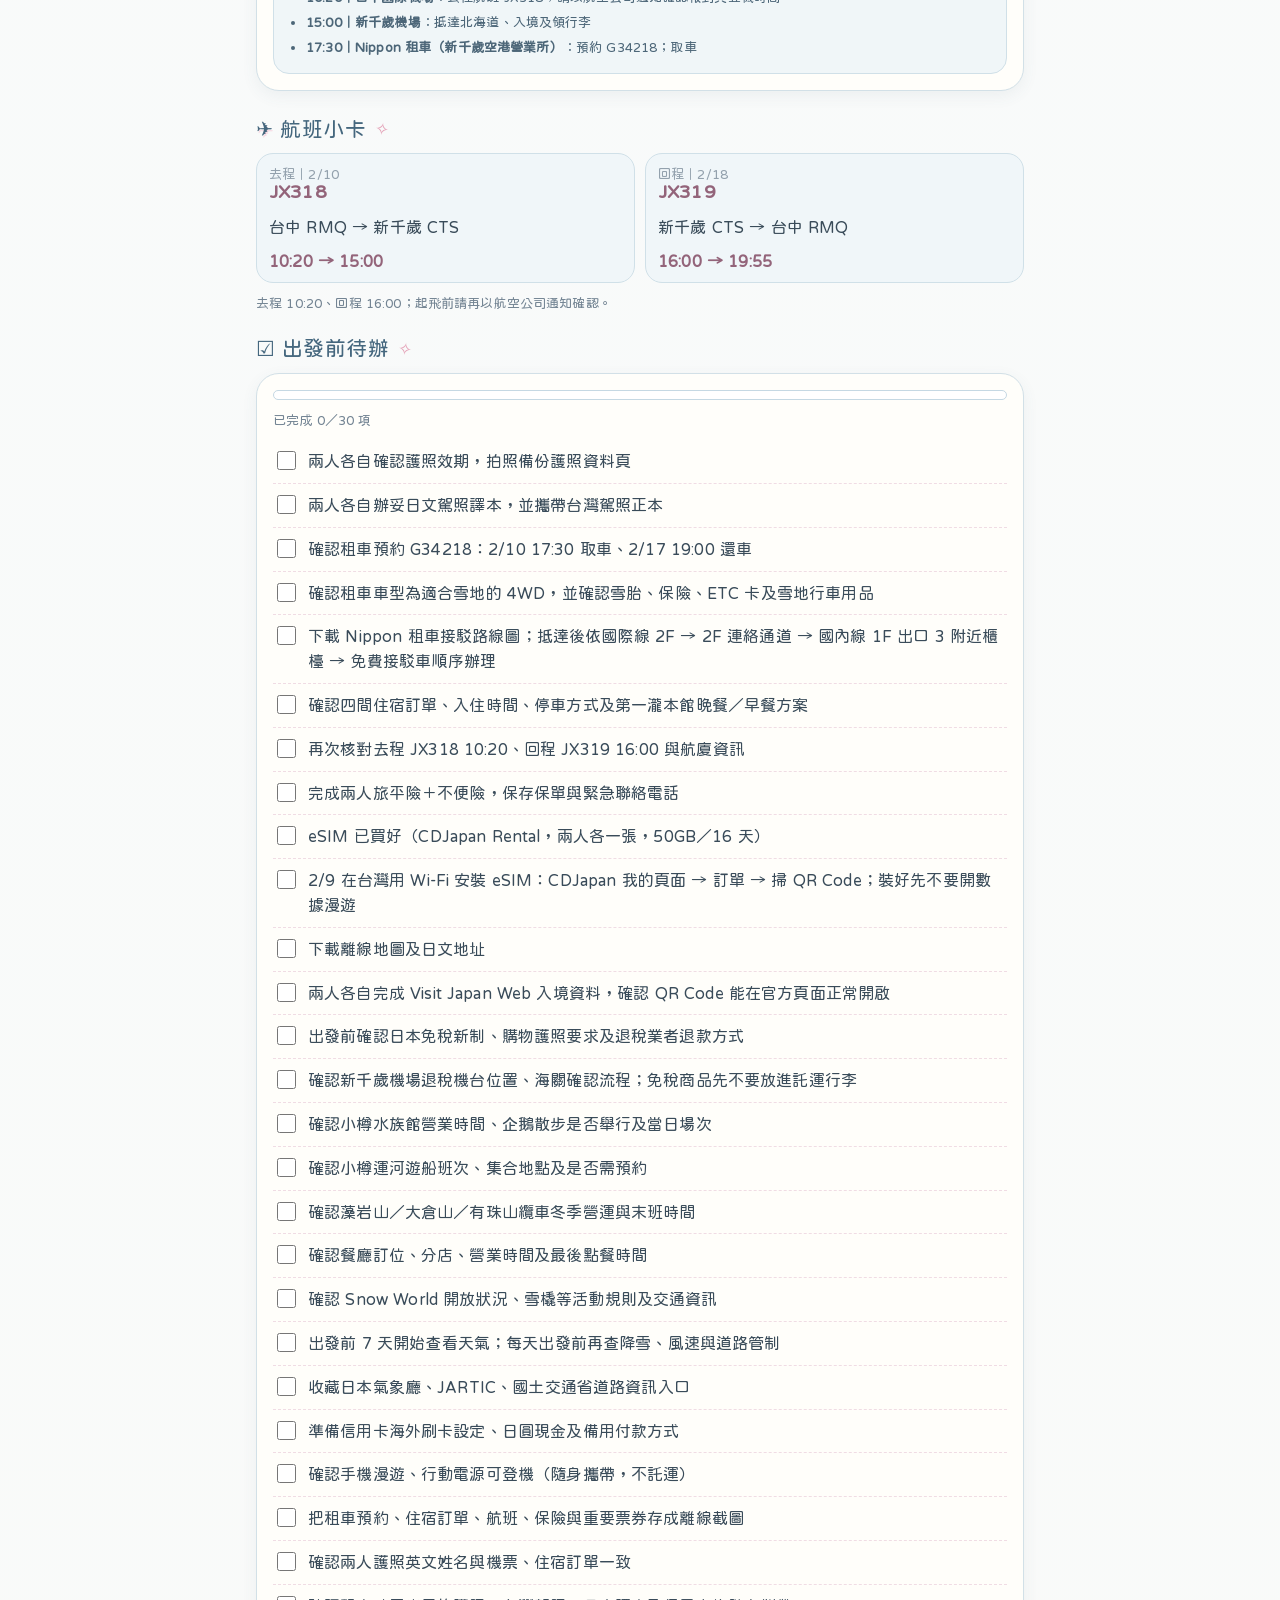
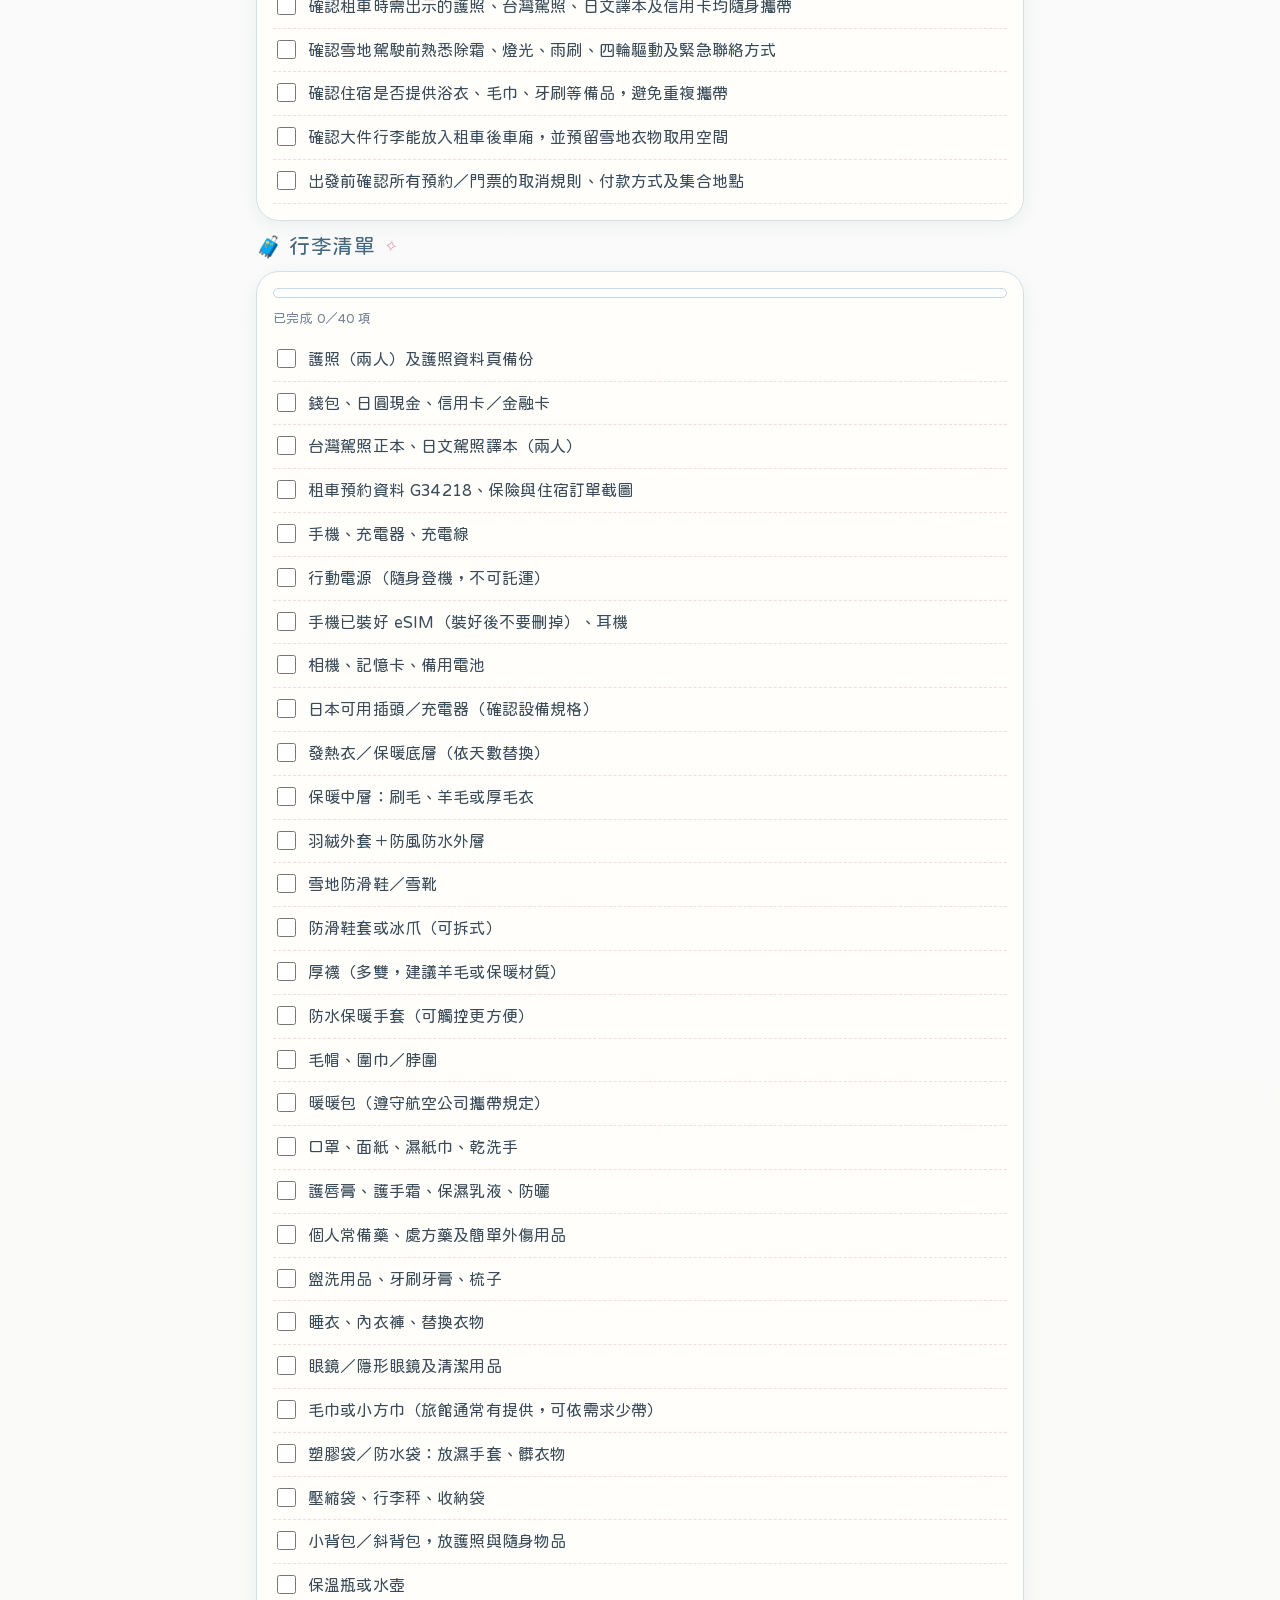
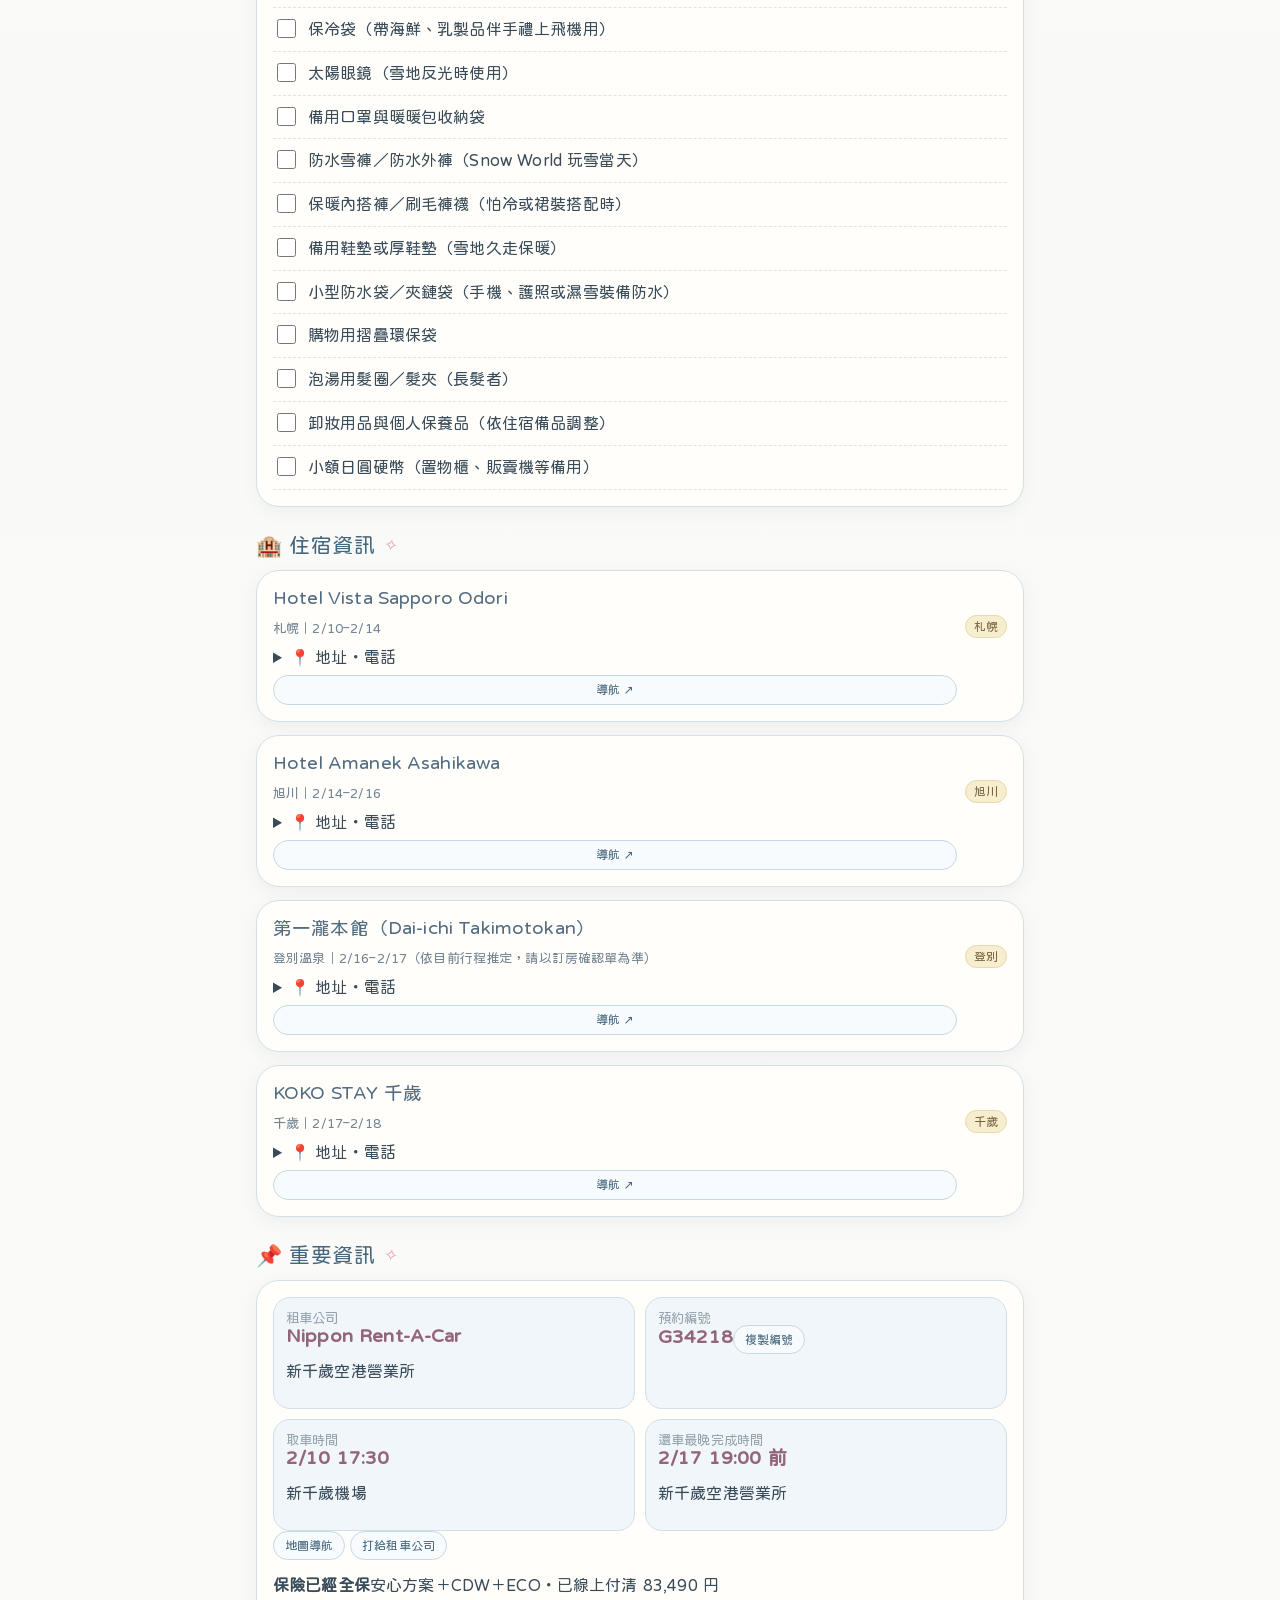
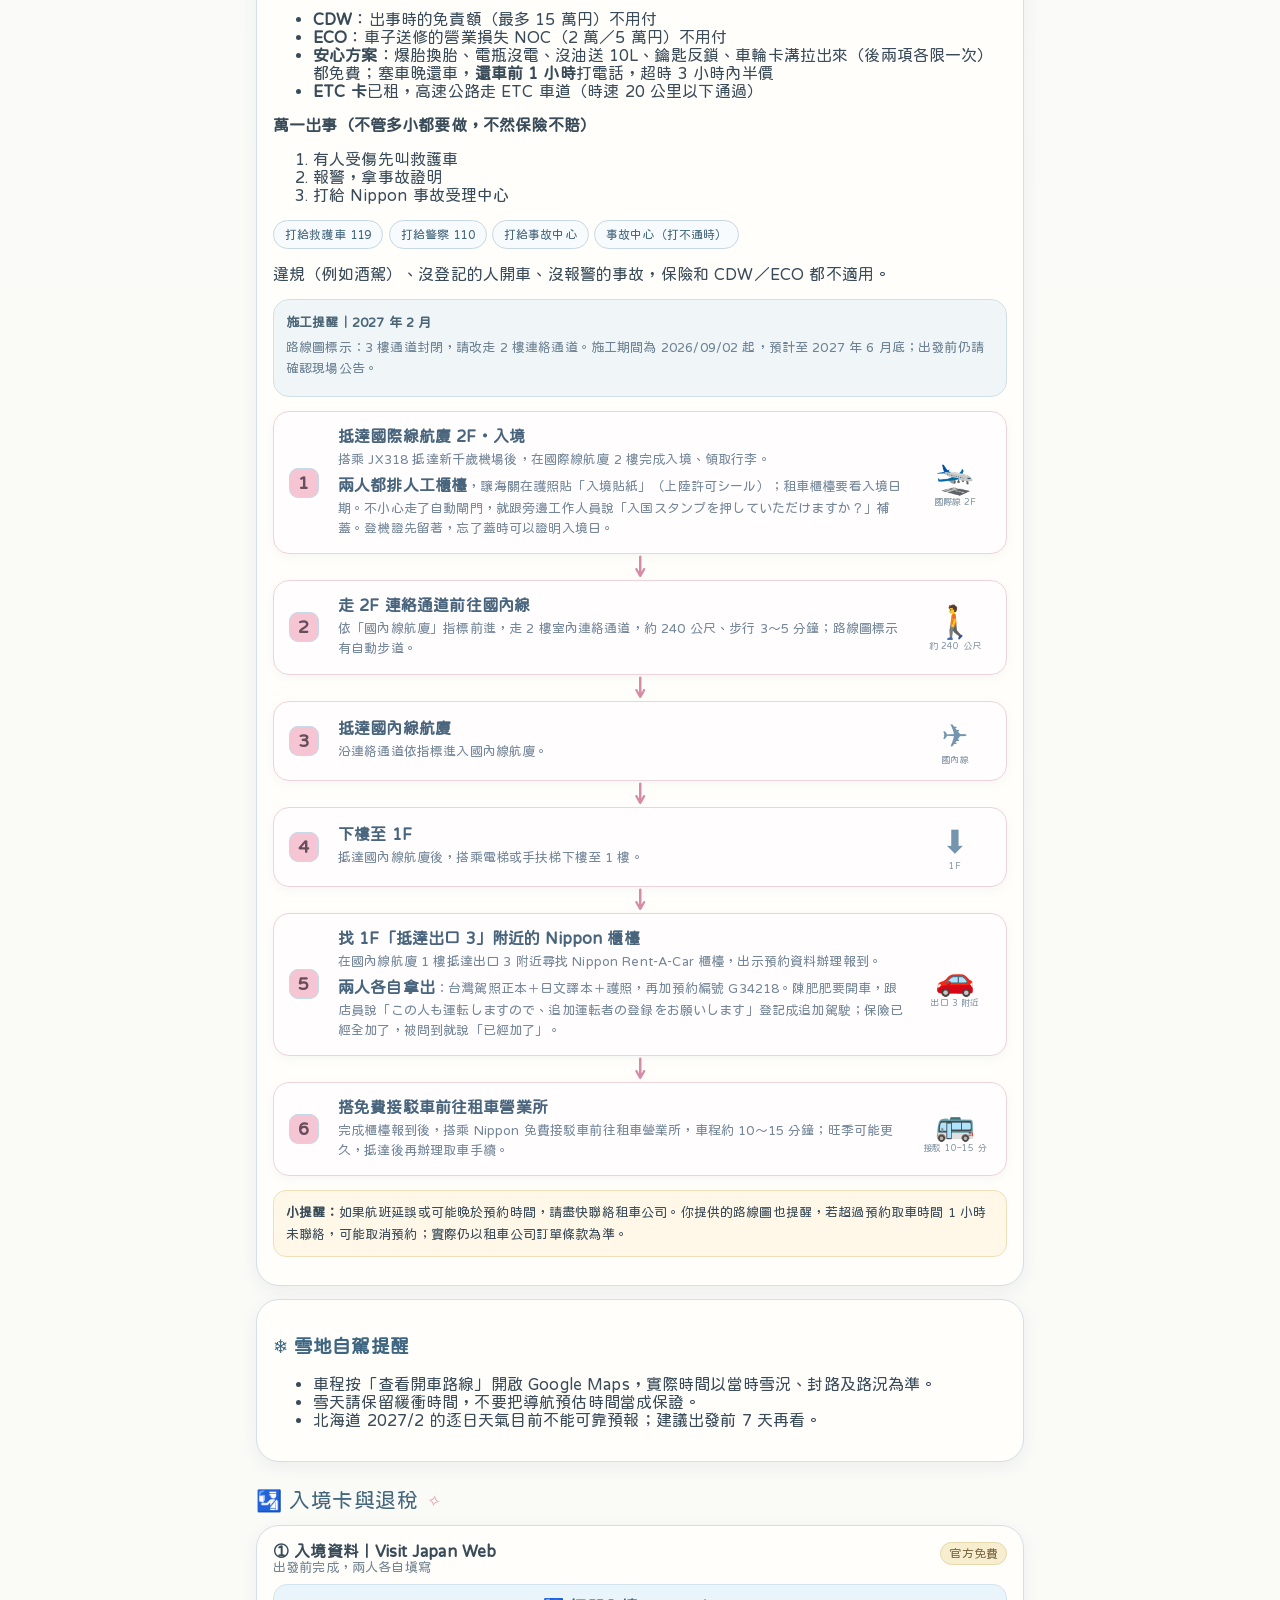
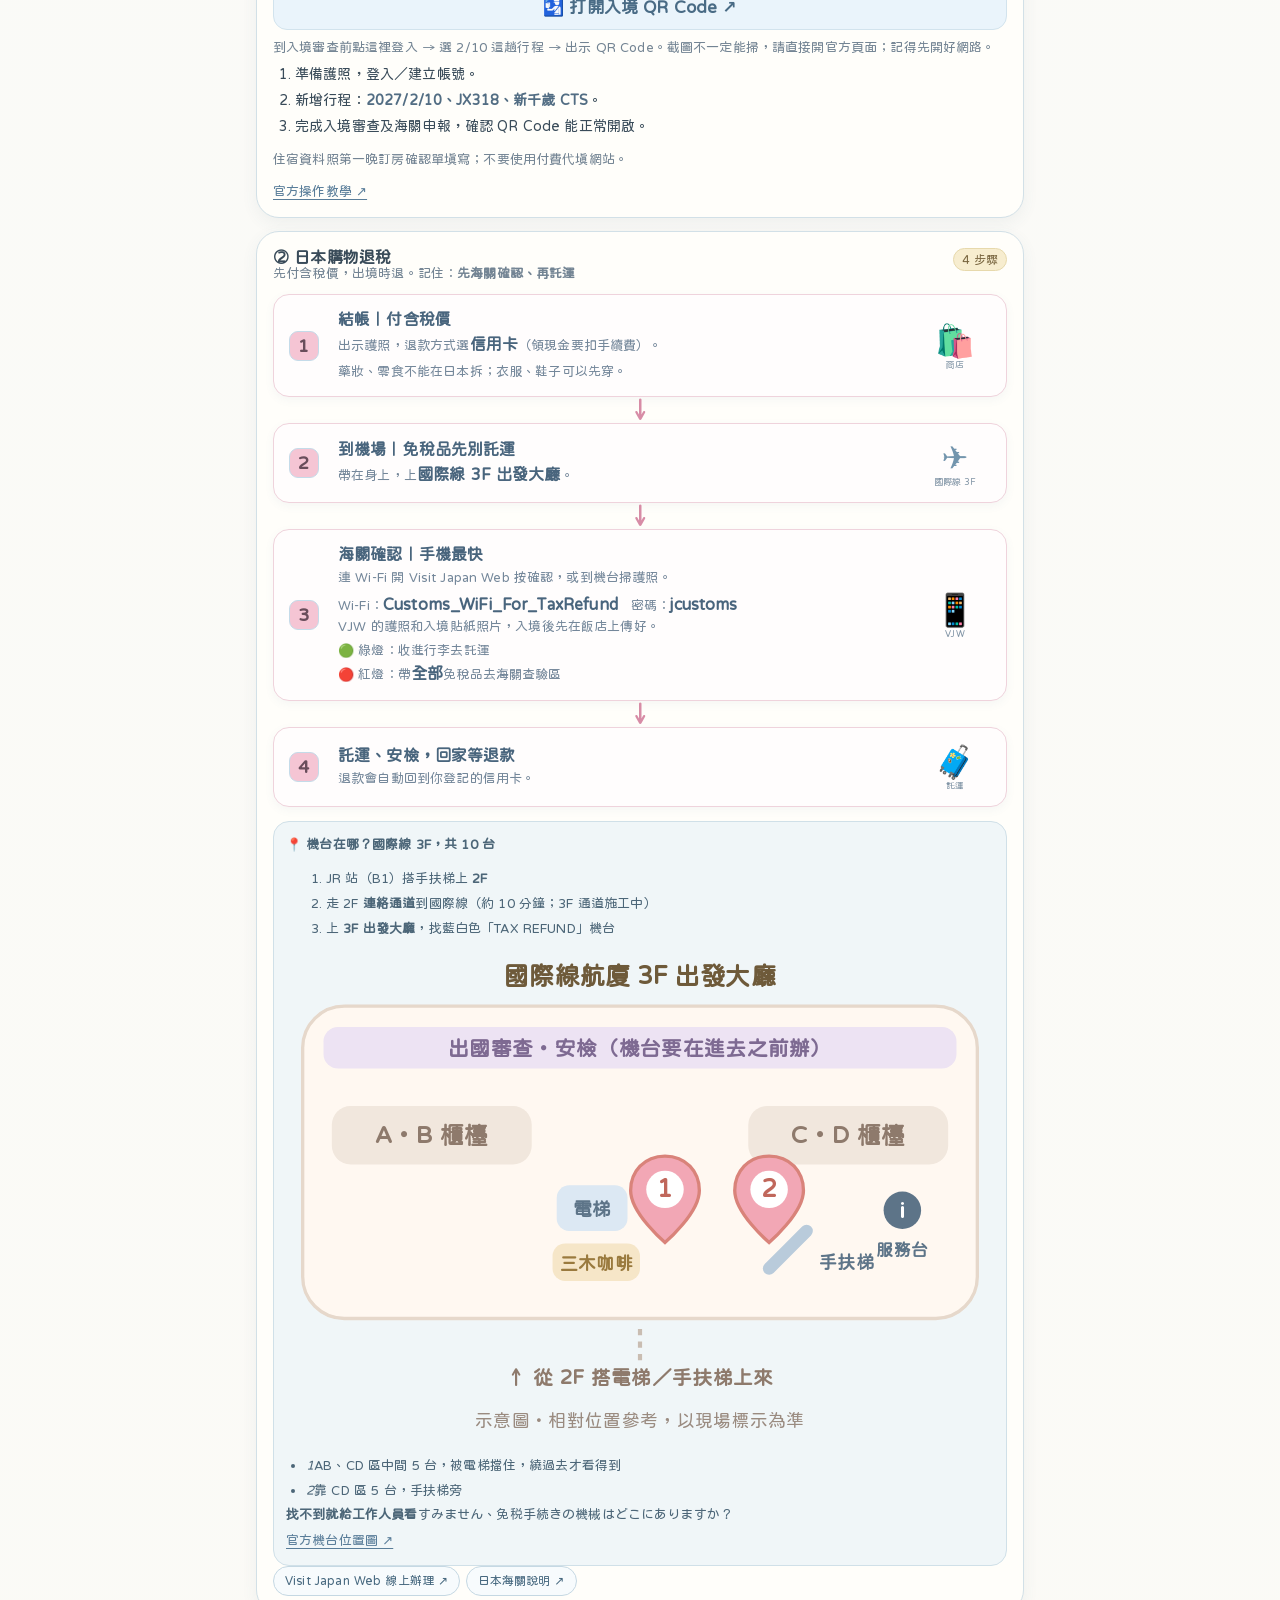
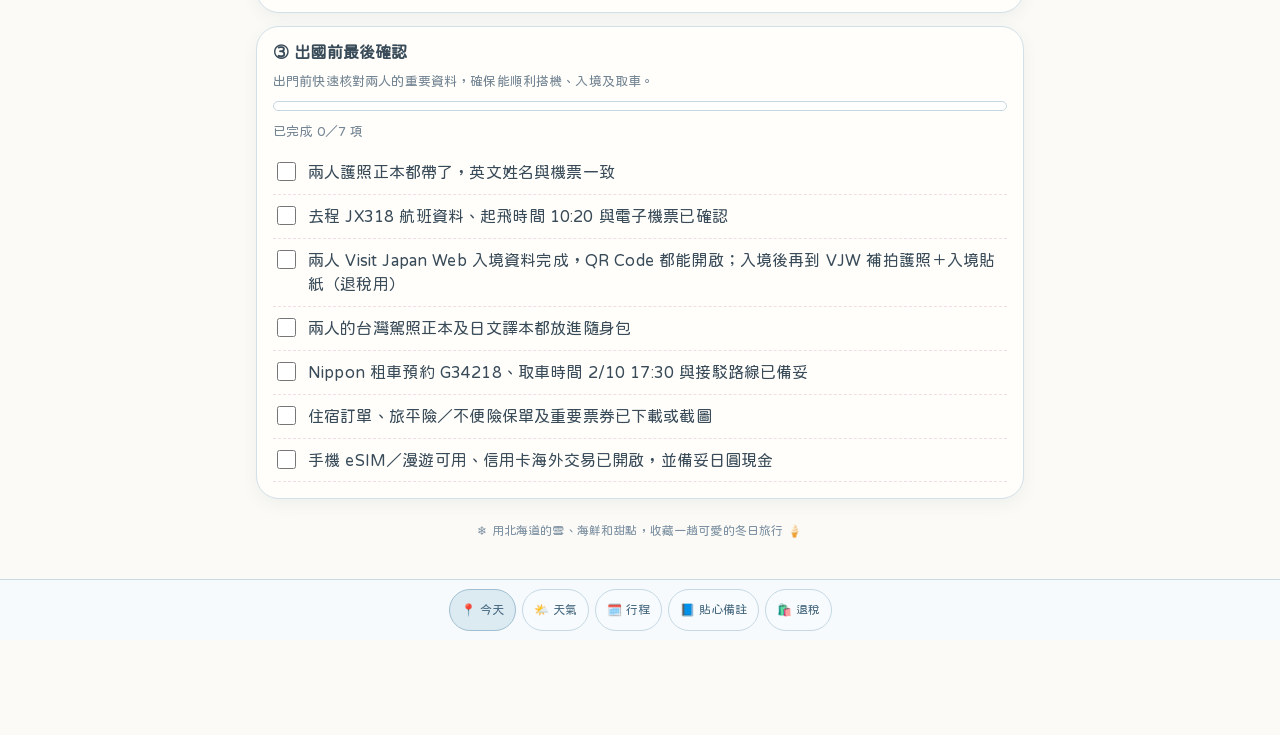
==== commit e50c5e87: "Packing list: add cooler bag Co-Authored-By: Claude Opus 5.5 <noreply@anthropic.com> Claude-Session:" ====
--- a/template/trips/hokkaido-2027/orig.html
+++ b/template/trips/hokkaido-2027/orig.html
@@ -523,7 +523,7 @@
 '兩人各自確認護照效期，拍照備份護照資料頁','兩人各自辦妥日文駕照譯本，並攜帶台灣駕照正本','確認租車預約 G34218：2/10 17:30 取車、2/17 19:00 還車','確認租車車型為適合雪地的 4WD，並確認雪胎、保險、ETC 卡及雪地行車用品','下載 Nippon 租車接駁路線圖；抵達後依國際線 2F → 2F 連絡通道 → 國內線 1F 出口 3 附近櫃檯 → 免費接駁車順序辦理','確認四間住宿訂單、入住時間、停車方式及第一瀧本館晚餐／早餐方案','再次核對去程 JX318 10:20、回程 JX319 16:00 與航廈資訊','完成兩人旅平險＋不便險，保存保單與緊急聯絡電話','eSIM 已買好（CDJapan Rental，兩人各一張，50GB／16 天）','2/9 在台灣用 Wi‑Fi 安裝 eSIM：CDJapan 我的頁面 → 訂單 → 掃 QR Code；裝好先不要開數據漫遊','下載離線地圖及日文地址','兩人各自完成 Visit Japan Web 入境資料，確認 QR Code 能在官方頁面正常開啟','出發前確認日本免稅新制、購物護照要求及退稅業者退款方式','確認新千歲機場退稅機台位置、海關確認流程；免稅商品先不要放進託運行李','確認小樽水族館營業時間、企鵝散步是否舉行及當日場次','確認小樽運河遊船班次、集合地點及是否需預約','確認藻岩山／大倉山／有珠山纜車冬季營運與末班時間','確認餐廳訂位、分店、營業時間及最後點餐時間','確認 Snow World 開放狀況、雪橇等活動規則及交通資訊','出發前 7 天開始查看天氣；每天出發前再查降雪、風速與道路管制','收藏日本氣象廳、JARTIC、國土交通省道路資訊入口','準備信用卡海外刷卡設定、日圓現金及備用付款方式','確認手機漫遊、行動電源可登機（隨身攜帶，不託運）','把租車預約、住宿訂單、航班、保險與重要票券存成離線截圖','確認兩人護照英文姓名與機票、住宿訂單一致','確認租車時需出示的護照、台灣駕照、日文譯本及信用卡均隨身攜帶','確認雪地駕駛前熟悉除霜、燈光、雨刷、四輪驅動及緊急聯絡方式','確認住宿是否提供浴衣、毛巾、牙刷等備品，避免重複攜帶','確認大件行李能放入租車後車廂，並預留雪地衣物取用空間','出發前確認所有預約／門票的取消規則、付款方式及集合地點'
 ];
 const bags=[
-'護照（兩人）及護照資料頁備份','錢包、日圓現金、信用卡／金融卡','台灣駕照正本、日文駕照譯本（兩人）','租車預約資料 G34218、保險與住宿訂單截圖','手機、充電器、充電線','行動電源（隨身登機，不可託運）','手機已裝好 eSIM（裝好後不要刪掉）、耳機','相機、記憶卡、備用電池','日本可用插頭／充電器（確認設備規格）','發熱衣／保暖底層（依天數替換）','保暖中層：刷毛、羊毛或厚毛衣','羽絨外套＋防風防水外層','雪地防滑鞋／雪靴','防滑鞋套或冰爪（可拆式）','厚襪（多雙，建議羊毛或保暖材質）','防水保暖手套（可觸控更方便）','毛帽、圍巾／脖圍','暖暖包（遵守航空公司攜帶規定）','口罩、面紙、濕紙巾、乾洗手','護唇膏、護手霜、保濕乳液、防曬','個人常備藥、處方藥及簡單外傷用品','盥洗用品、牙刷牙膏、梳子','睡衣、內衣褲、替換衣物','眼鏡／隱形眼鏡及清潔用品','毛巾或小方巾（旅館通常有提供，可依需求少帶）','塑膠袋／防水袋：放濕手套、髒衣物','壓縮袋、行李秤、收納袋','小背包／斜背包，放護照與隨身物品','保溫瓶或水壺','太陽眼鏡（雪地反光時使用）','備用口罩與暖暖包收納袋','防水雪褲／防水外褲（Snow World 玩雪當天）','保暖內搭褲／刷毛褲襪（怕冷或裙裝搭配時）','備用鞋墊或厚鞋墊（雪地久走保暖）','小型防水袋／夾鏈袋（手機、護照或濕雪裝備防水）','購物用摺疊環保袋','泡湯用髮圈／髮夾（長髮者）','卸妝用品與個人保養品（依住宿備品調整）','小額日圓硬幣（置物櫃、販賣機等備用）'
+'護照（兩人）及護照資料頁備份','錢包、日圓現金、信用卡／金融卡','台灣駕照正本、日文駕照譯本（兩人）','租車預約資料 G34218、保險與住宿訂單截圖','手機、充電器、充電線','行動電源（隨身登機，不可託運）','手機已裝好 eSIM（裝好後不要刪掉）、耳機','相機、記憶卡、備用電池','日本可用插頭／充電器（確認設備規格）','發熱衣／保暖底層（依天數替換）','保暖中層：刷毛、羊毛或厚毛衣','羽絨外套＋防風防水外層','雪地防滑鞋／雪靴','防滑鞋套或冰爪（可拆式）','厚襪（多雙，建議羊毛或保暖材質）','防水保暖手套（可觸控更方便）','毛帽、圍巾／脖圍','暖暖包（遵守航空公司攜帶規定）','口罩、面紙、濕紙巾、乾洗手','護唇膏、護手霜、保濕乳液、防曬','個人常備藥、處方藥及簡單外傷用品','盥洗用品、牙刷牙膏、梳子','睡衣、內衣褲、替換衣物','眼鏡／隱形眼鏡及清潔用品','毛巾或小方巾（旅館通常有提供，可依需求少帶）','塑膠袋／防水袋：放濕手套、髒衣物','壓縮袋、行李秤、收納袋','小背包／斜背包，放護照與隨身物品','保溫瓶或水壺','保冷袋（帶海鮮、乳製品伴手禮上飛機用）','太陽眼鏡（雪地反光時使用）','備用口罩與暖暖包收納袋','防水雪褲／防水外褲（Snow World 玩雪當天）','保暖內搭褲／刷毛褲襪（怕冷或裙裝搭配時）','備用鞋墊或厚鞋墊（雪地久走保暖）','小型防水袋／夾鏈袋（手機、護照或濕雪裝備防水）','購物用摺疊環保袋','泡湯用髮圈／髮夾（長髮者）','卸妝用品與個人保養品（依住宿備品調整）','小額日圓硬幣（置物櫃、販賣機等備用）'
 ];
 let current=0;const $=s=>document.querySelector(s);const esc=s=>String(s).replace(/[&<>"']/g,c=>({'&':'&amp;','<':'&lt;','>':'&gt;','"':'&quot;',"'":'&#39;'}[c]));
 function renderTabs(){$('#tabs').innerHTML=days.map((d,i)=>`<button class="daytab ${i===current?'active':''}" data-day="${i}"><b>D${i+1}</b><small>${d.date.slice(5).replace('-','/')}</small></button>`).join('');document.querySelectorAll('[data-day]').forEach(b=>b.onclick=()=>showDay(+b.dataset.day));}
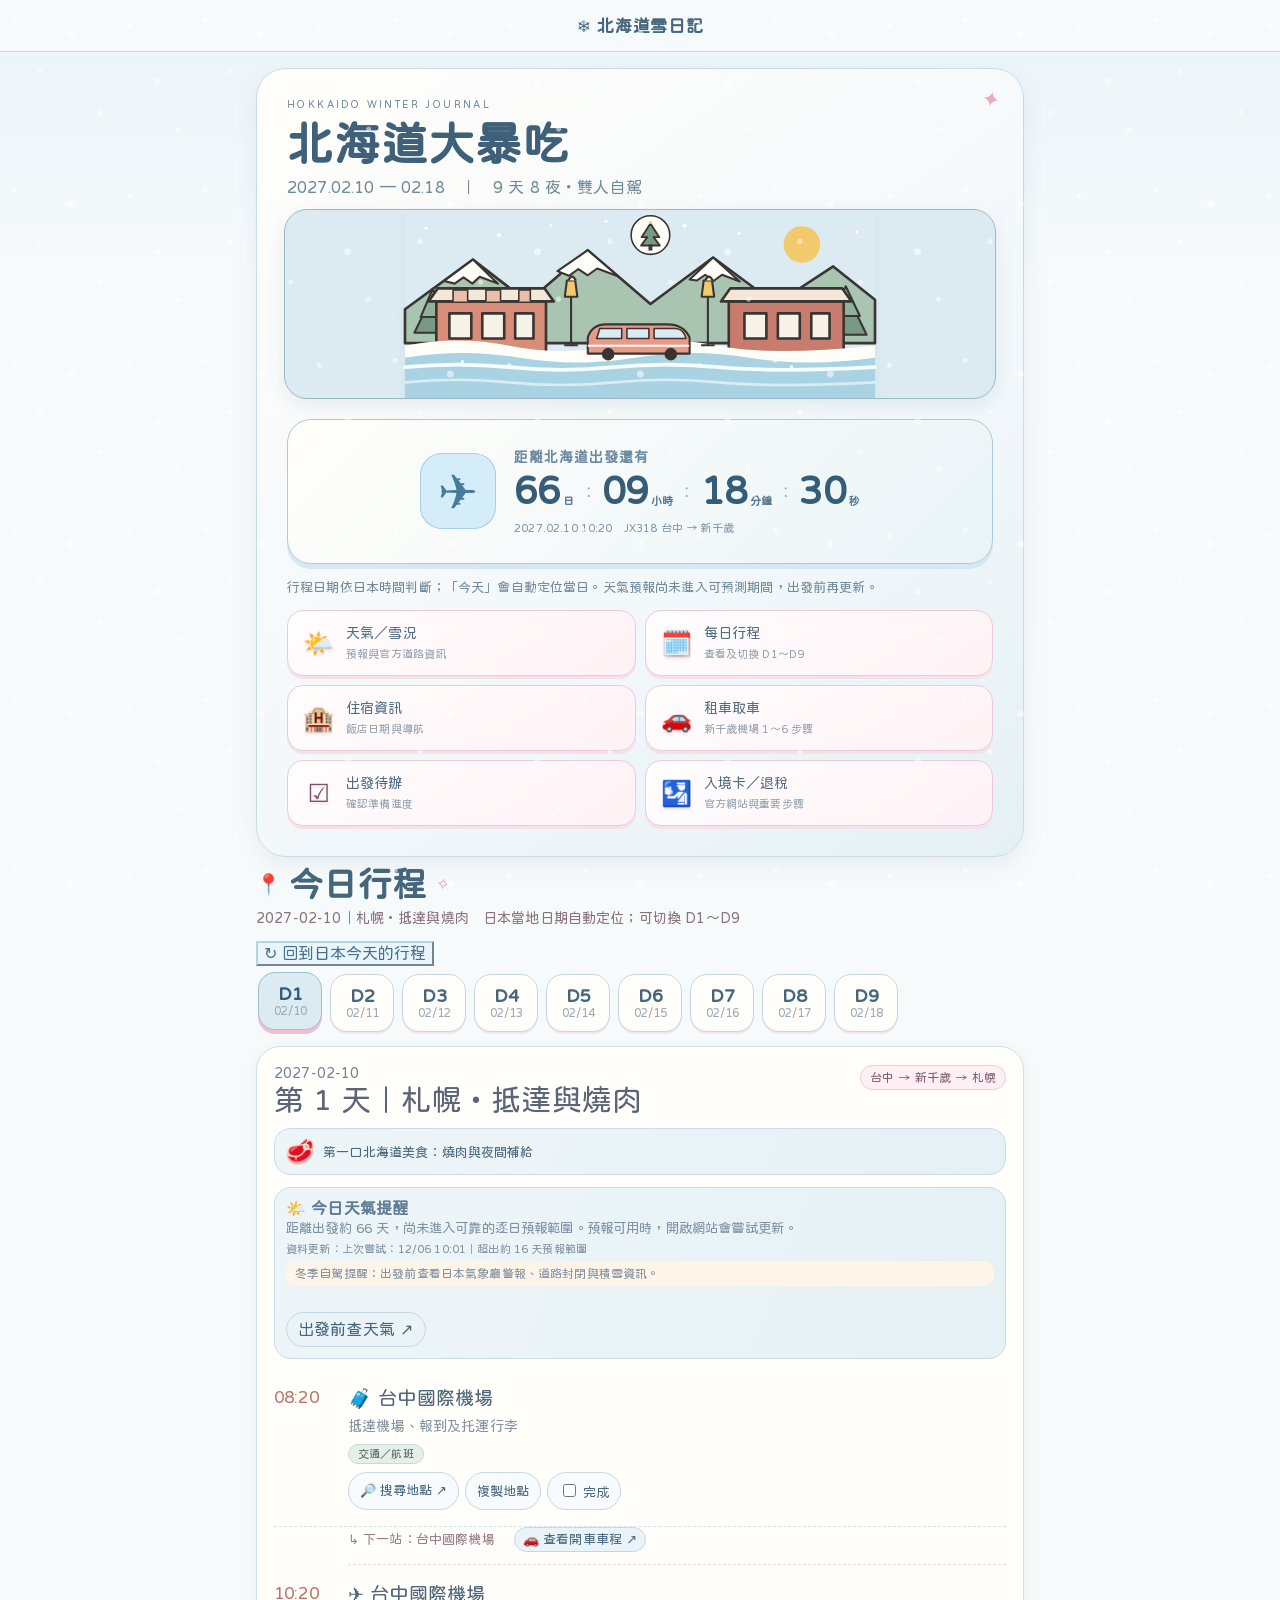
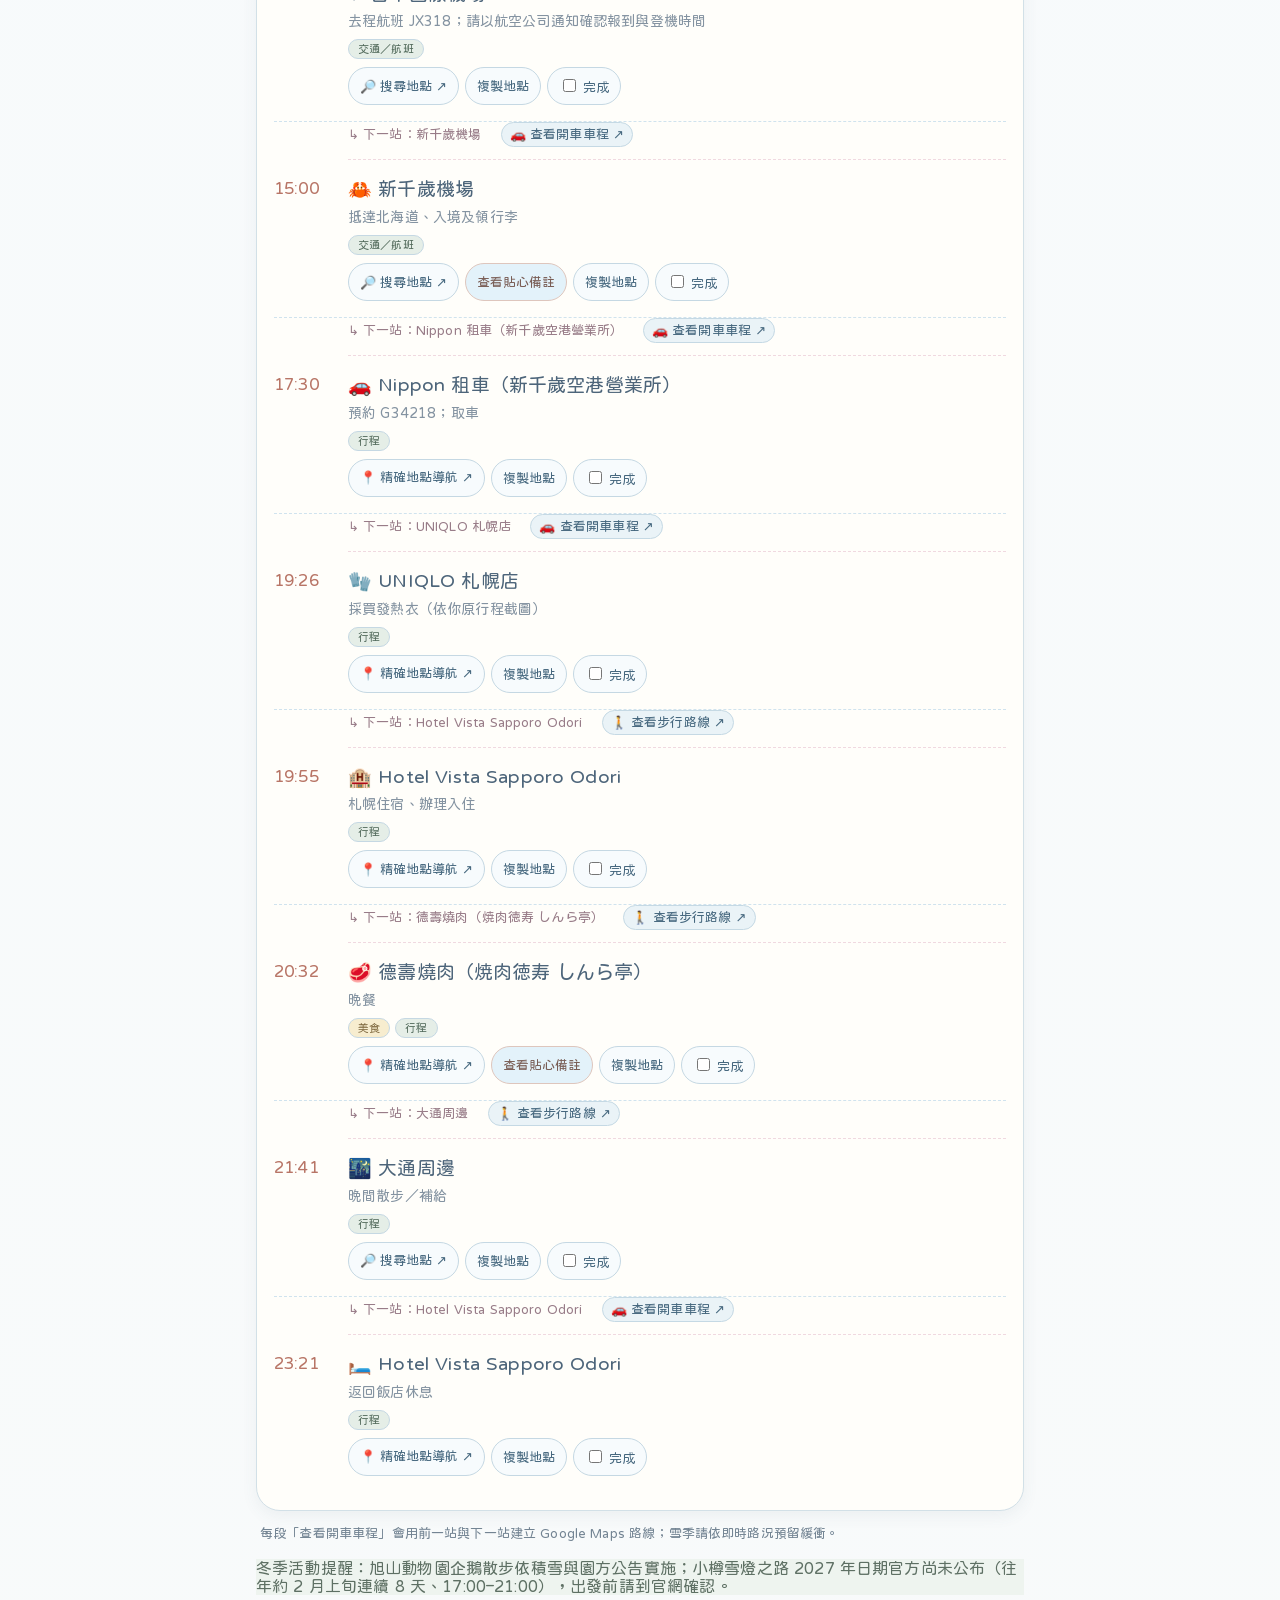
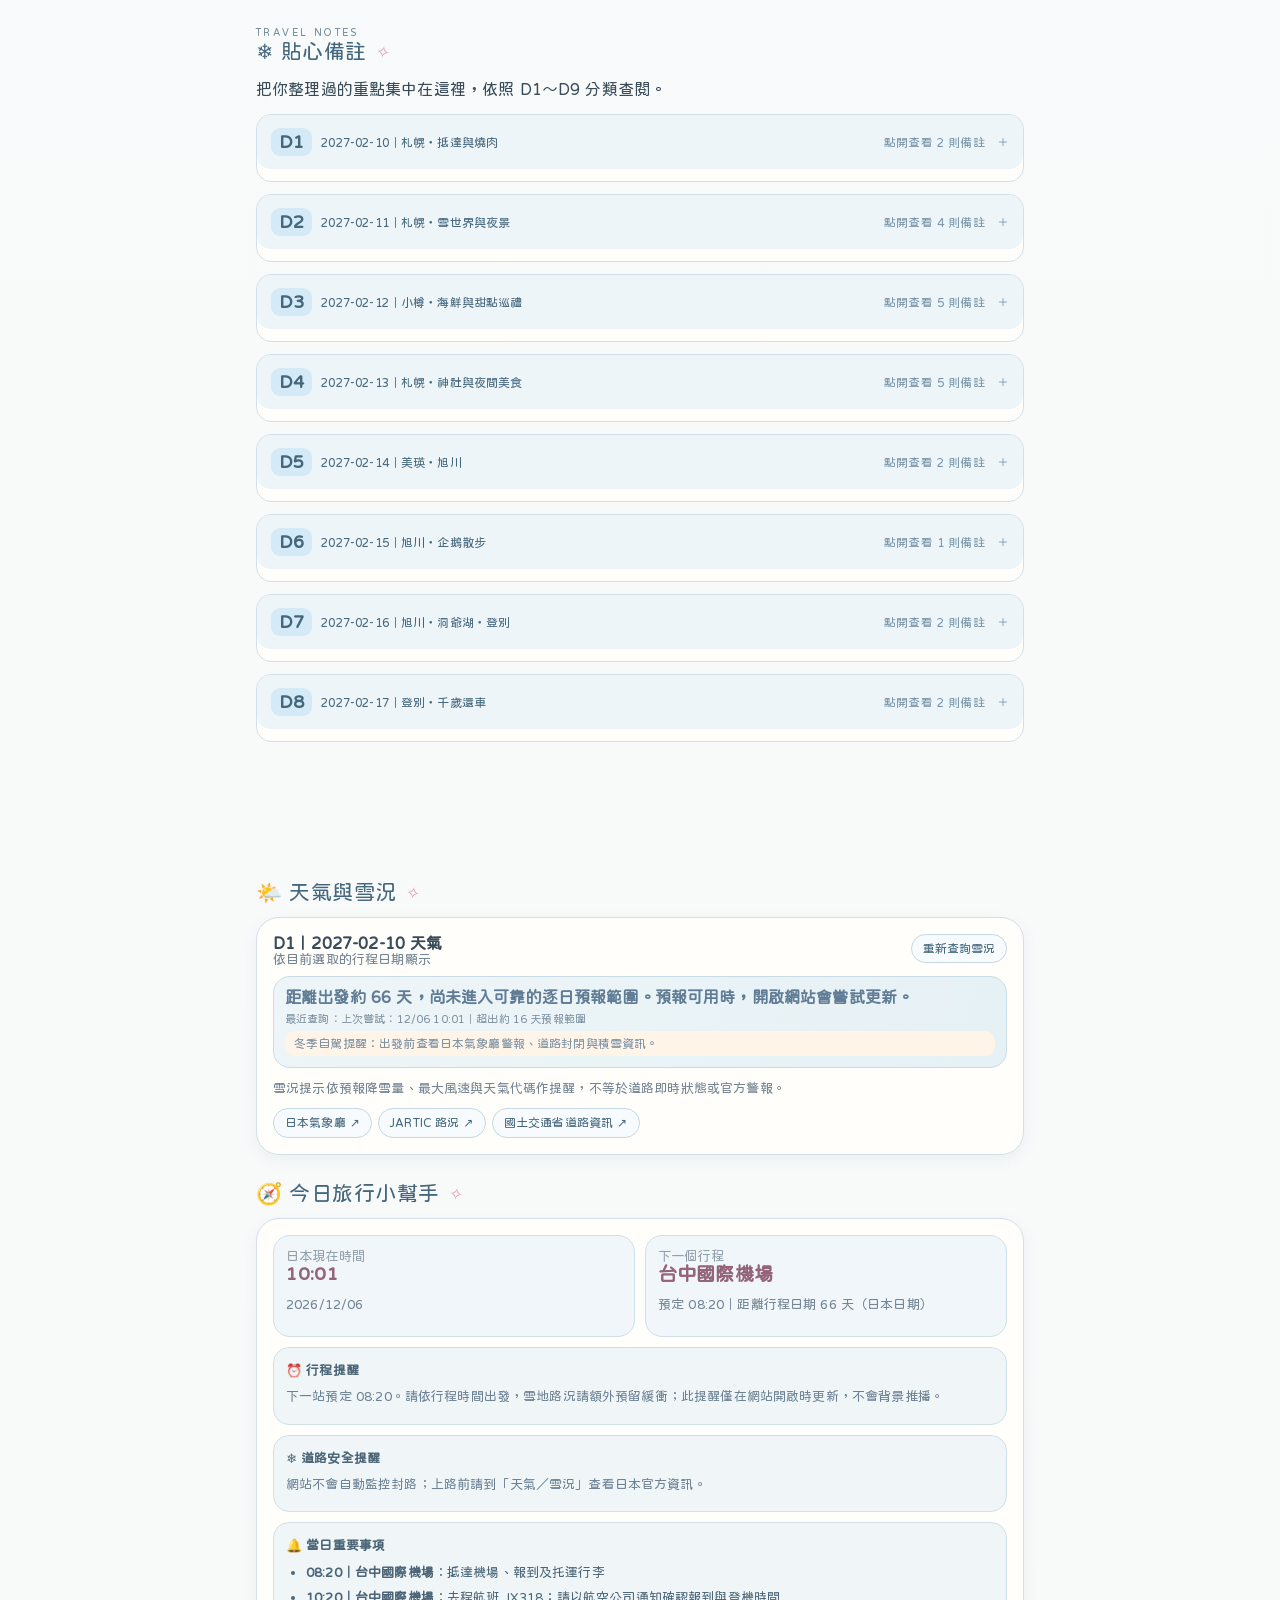
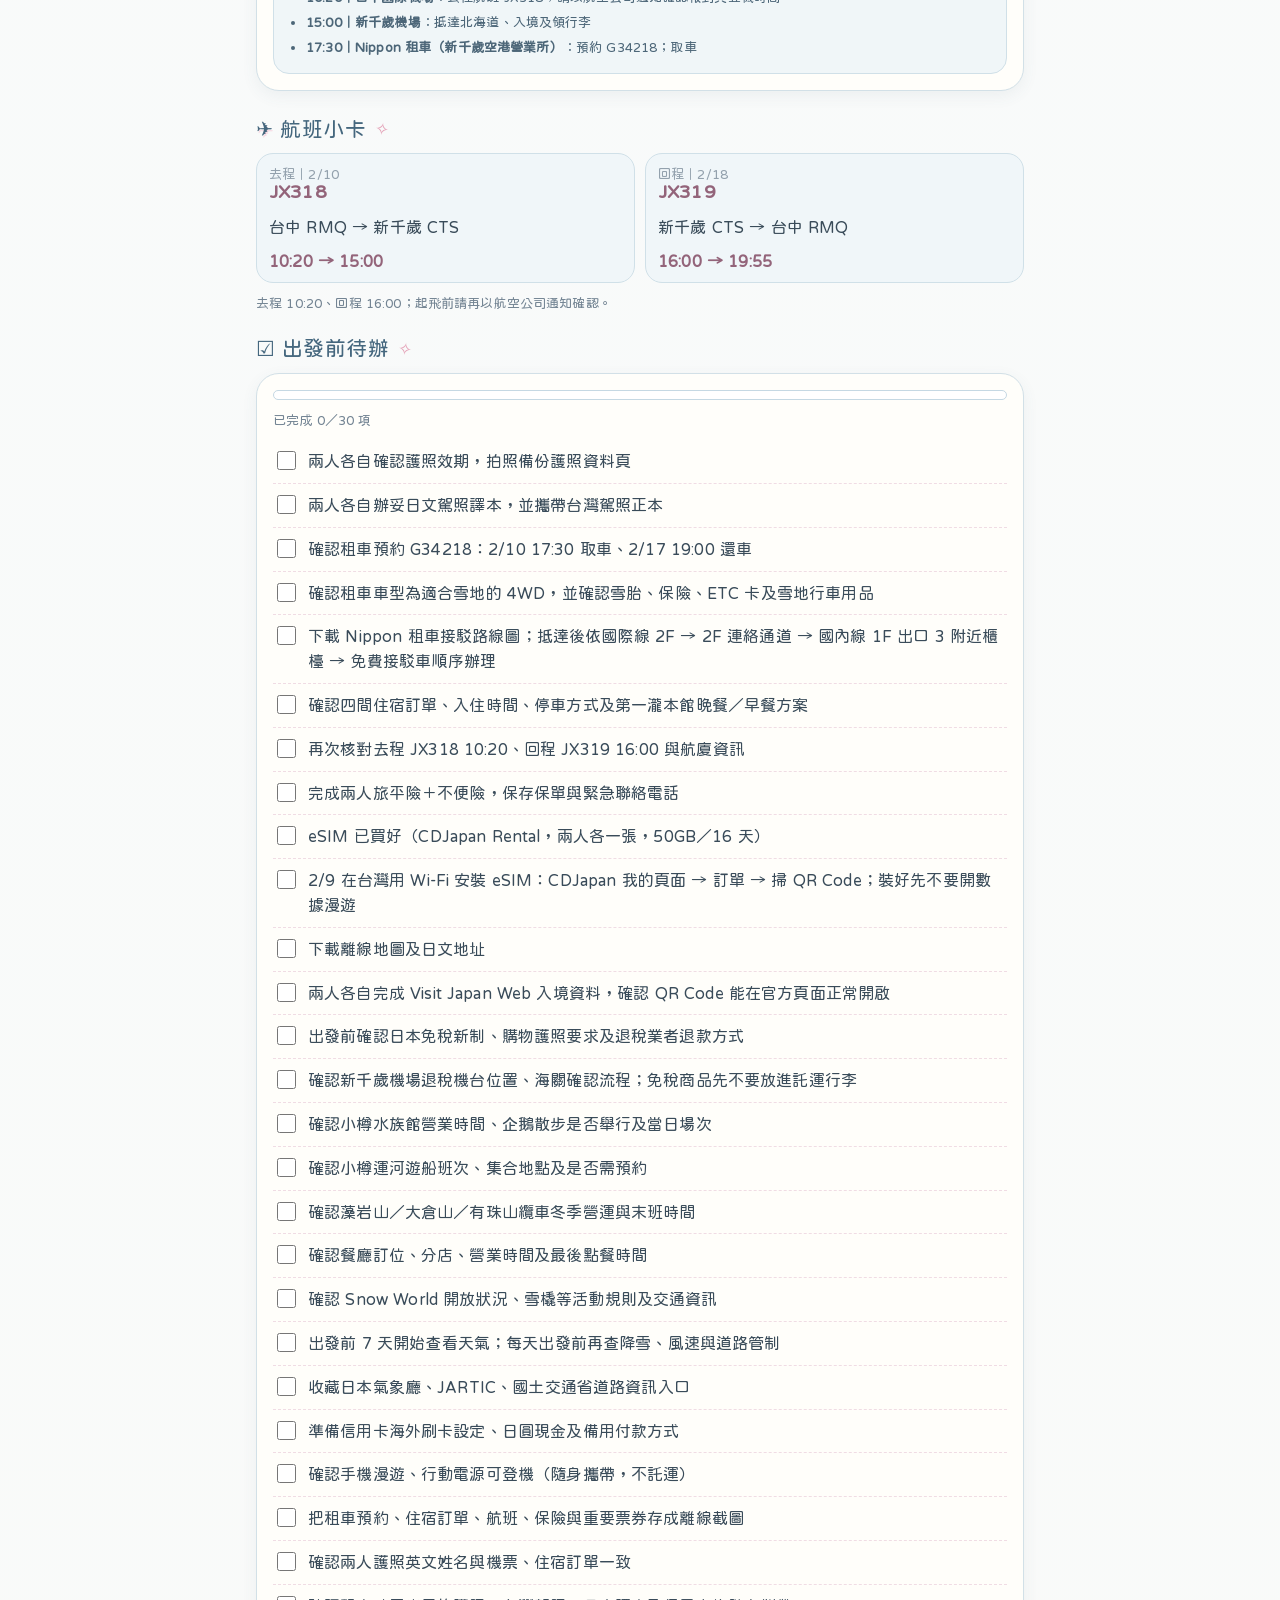
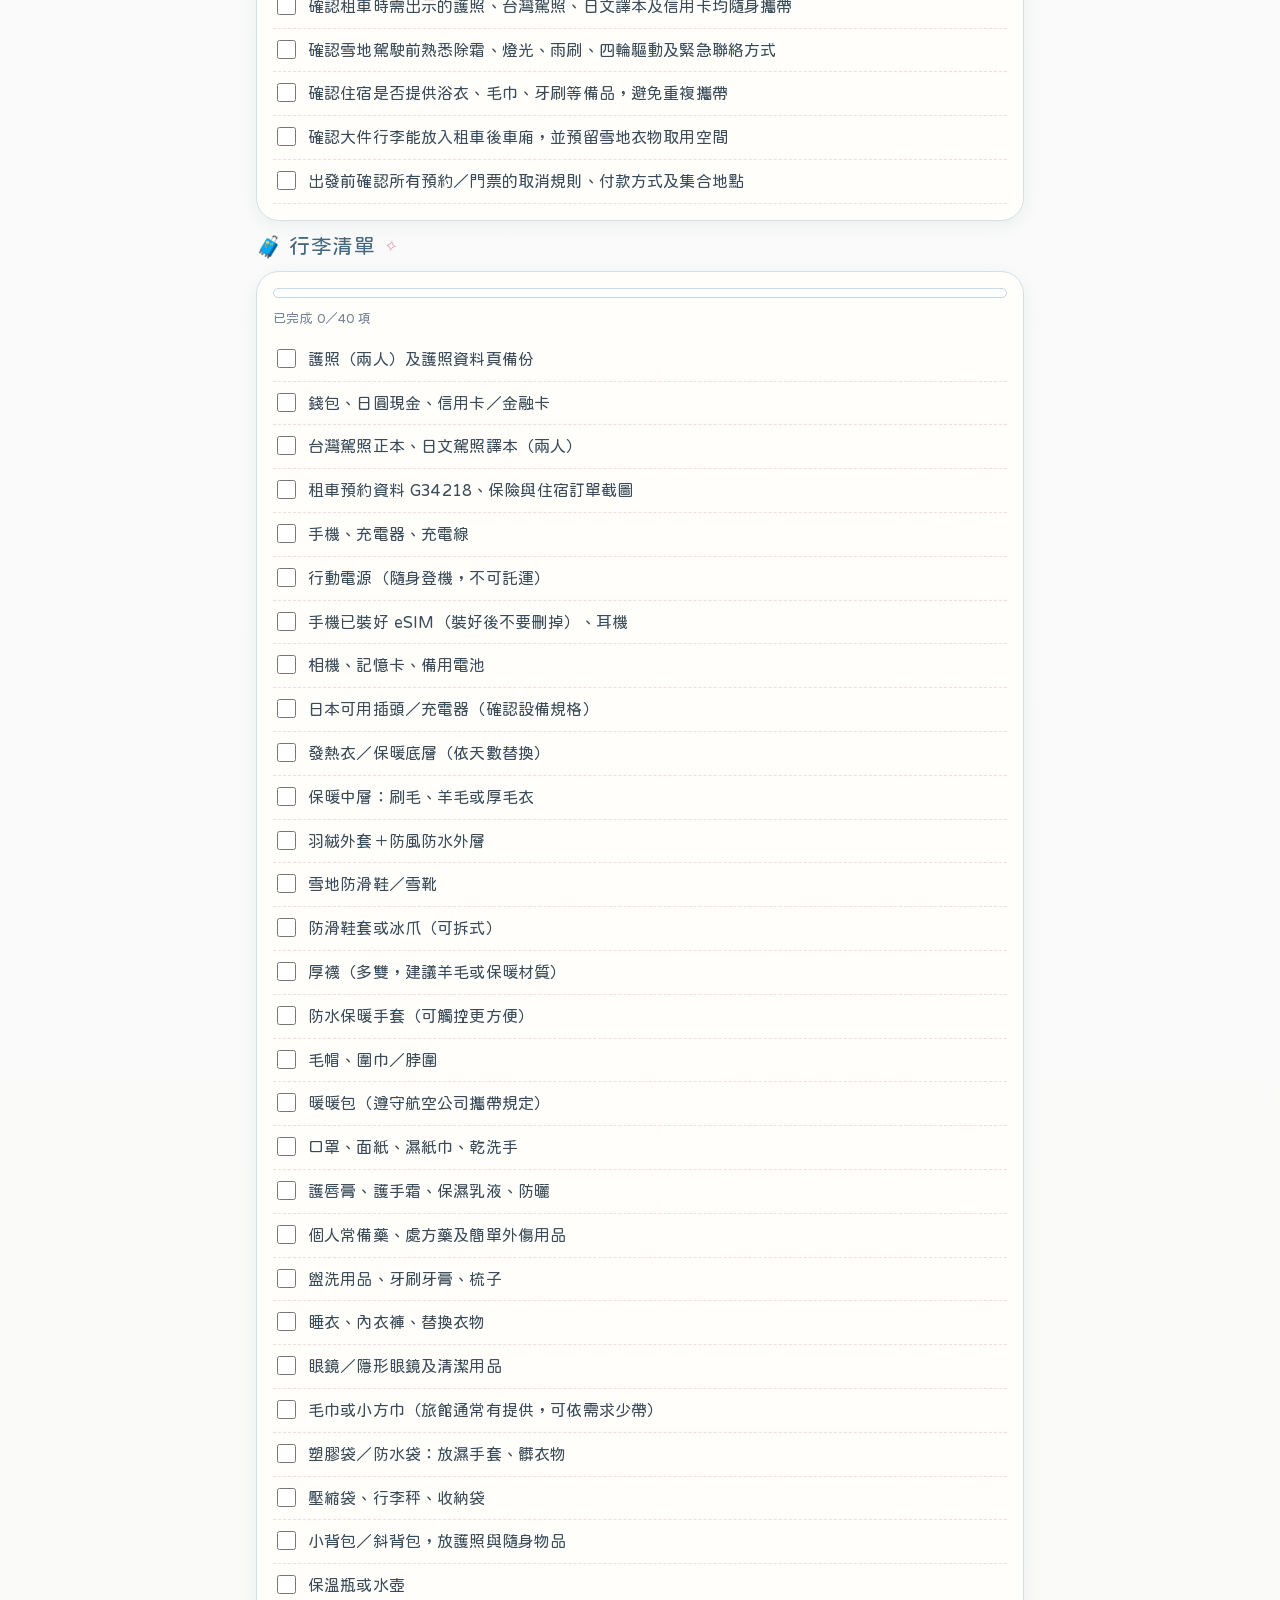
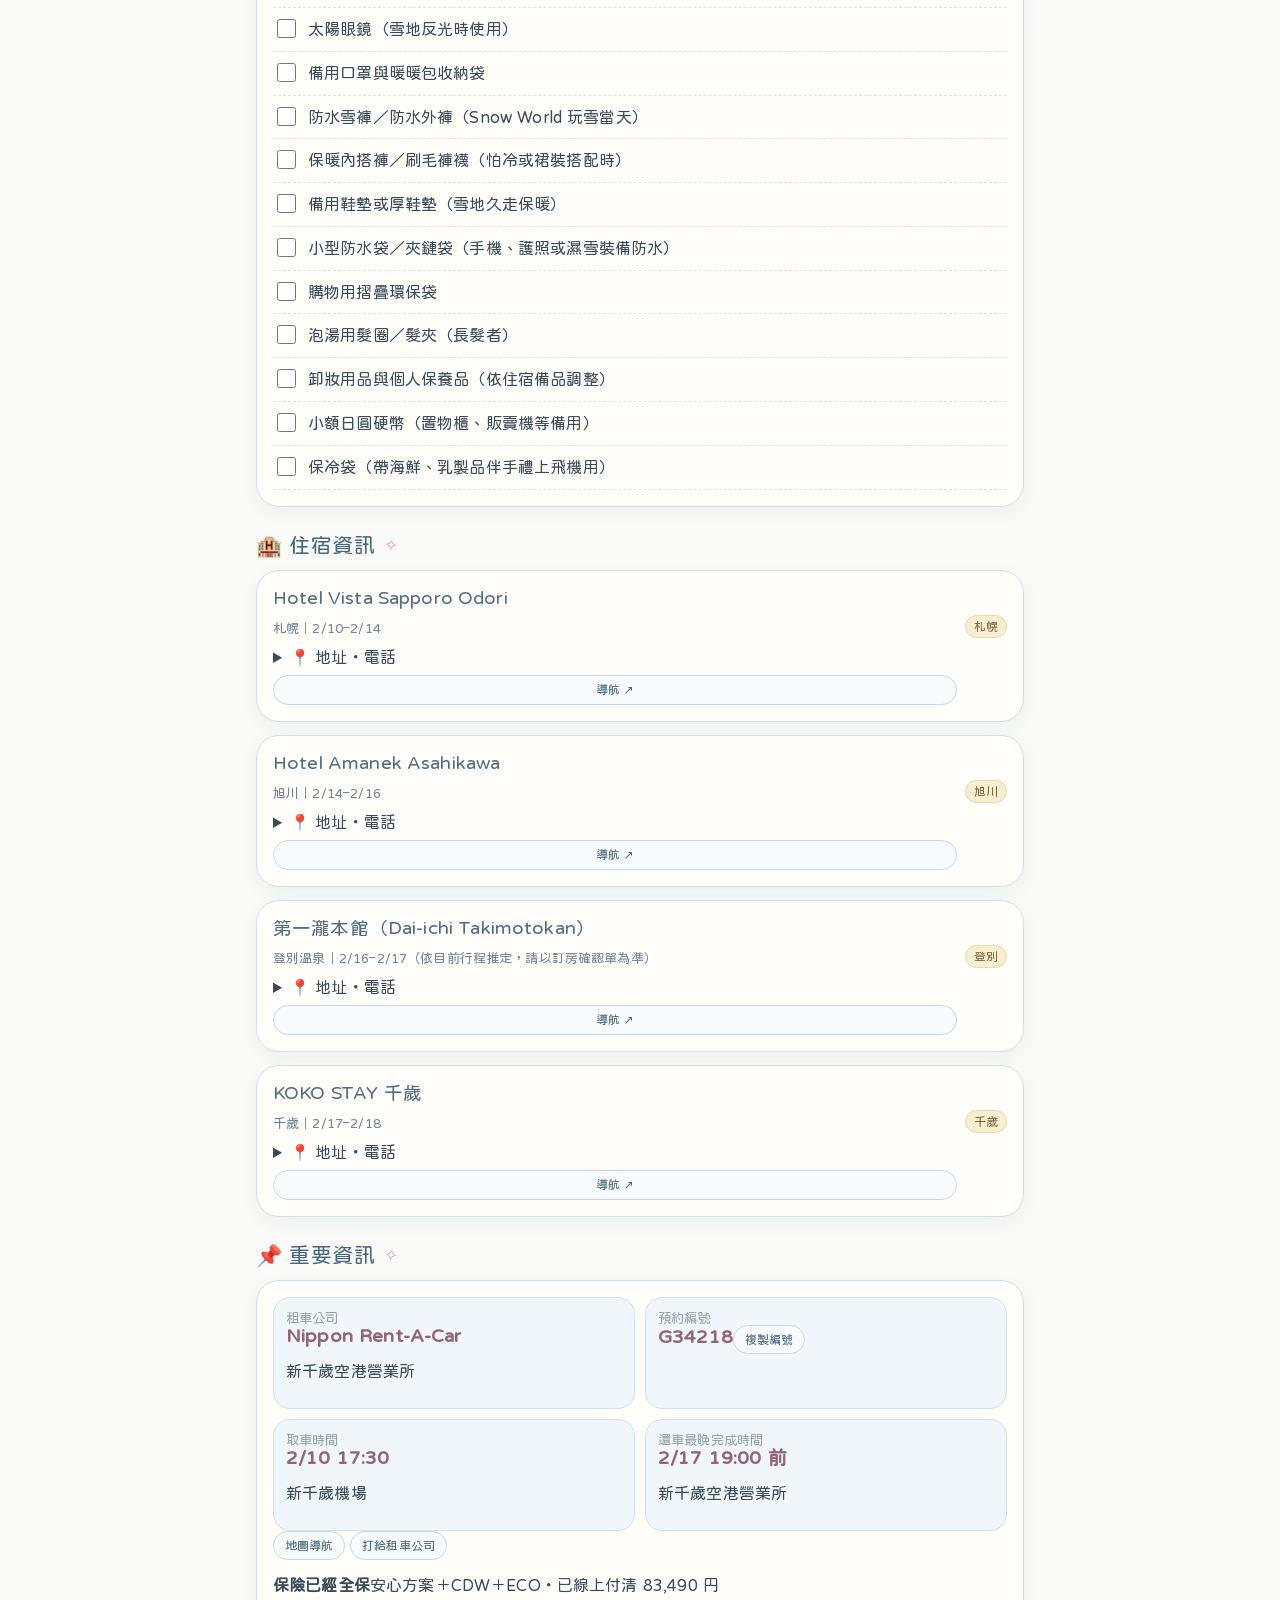
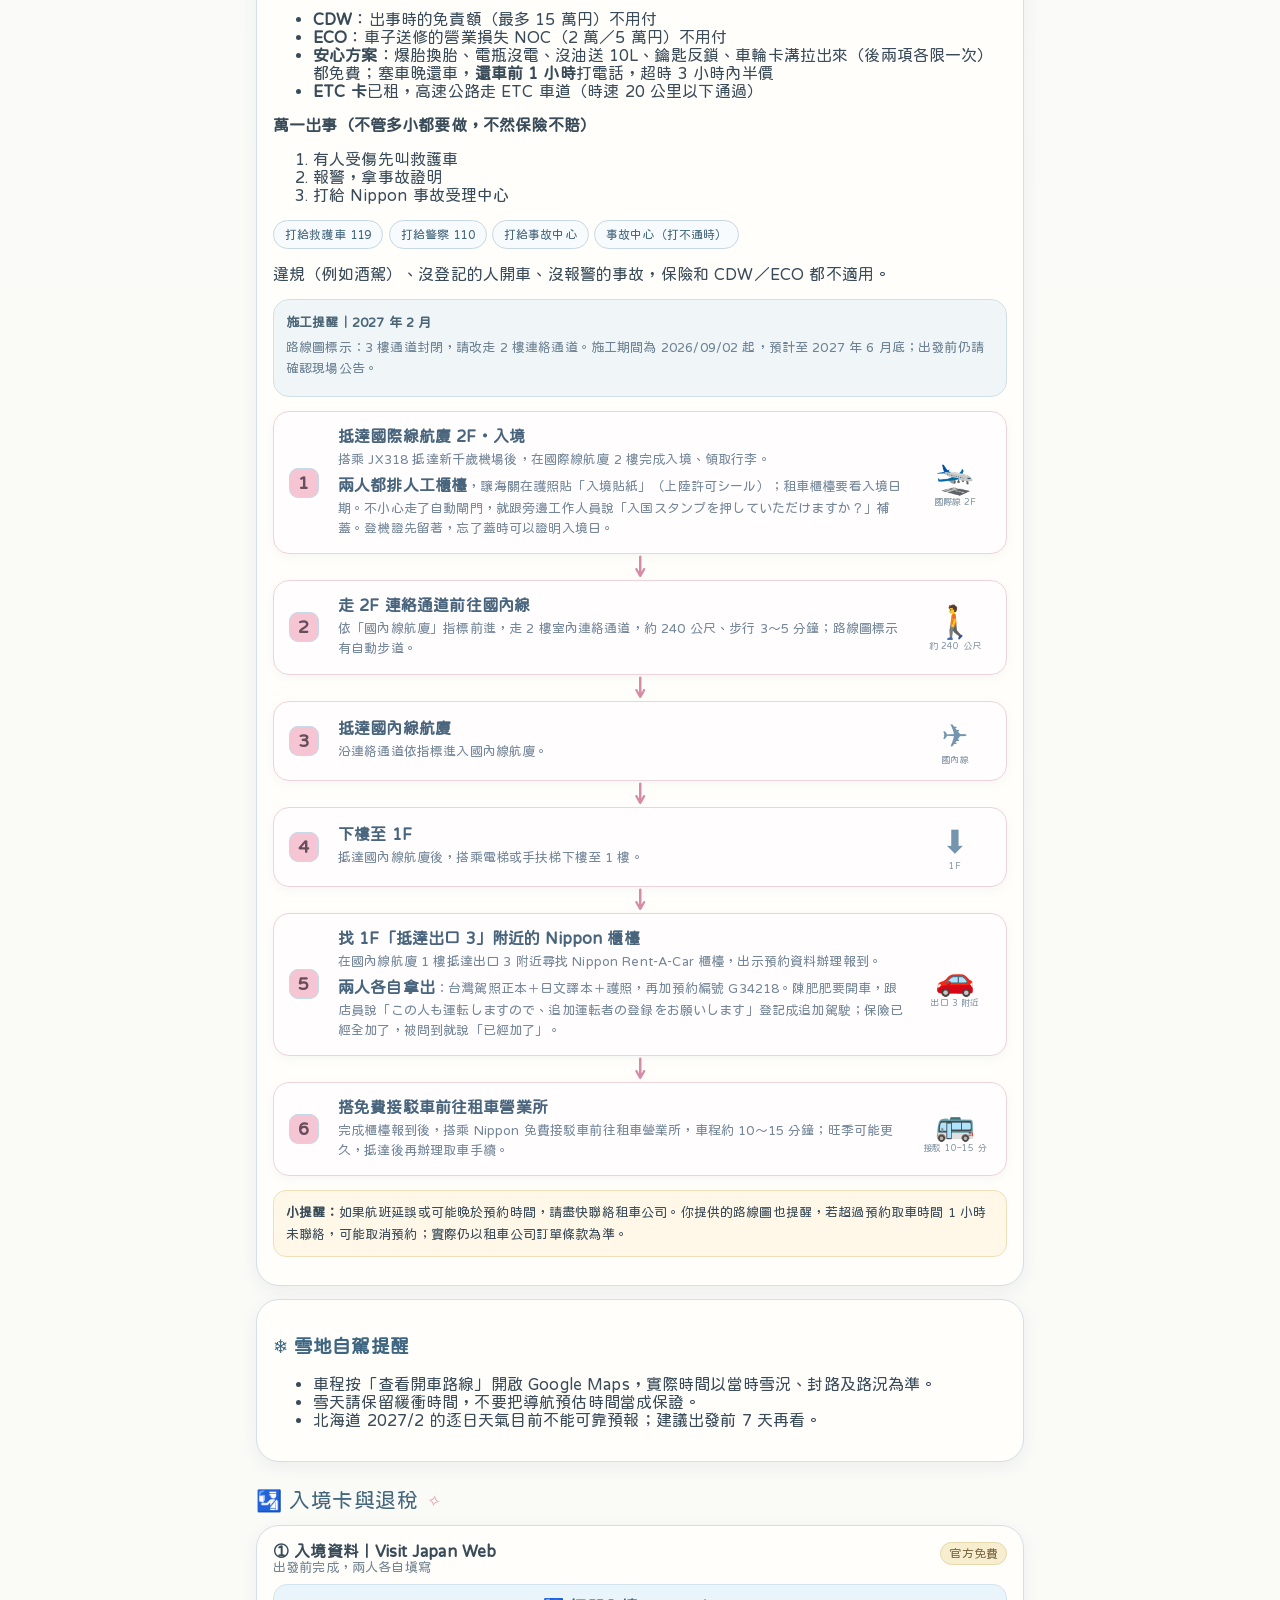
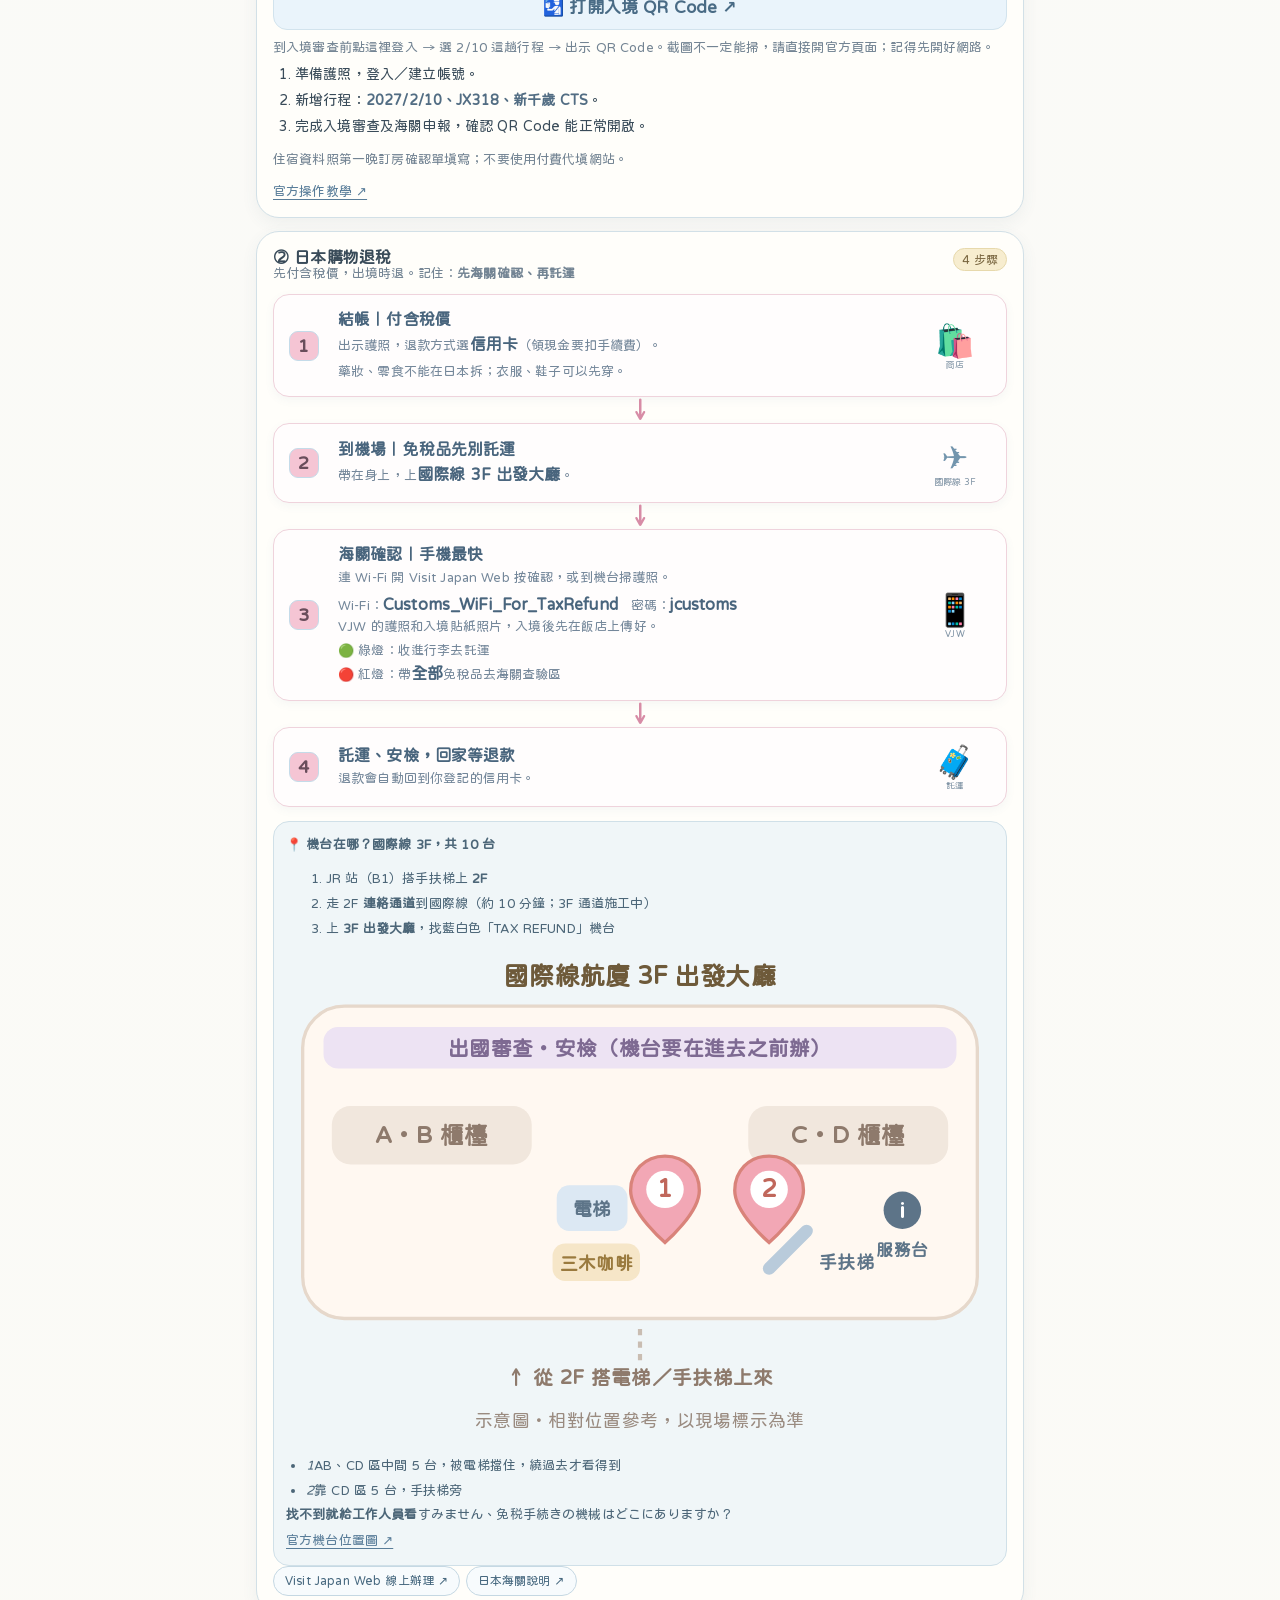
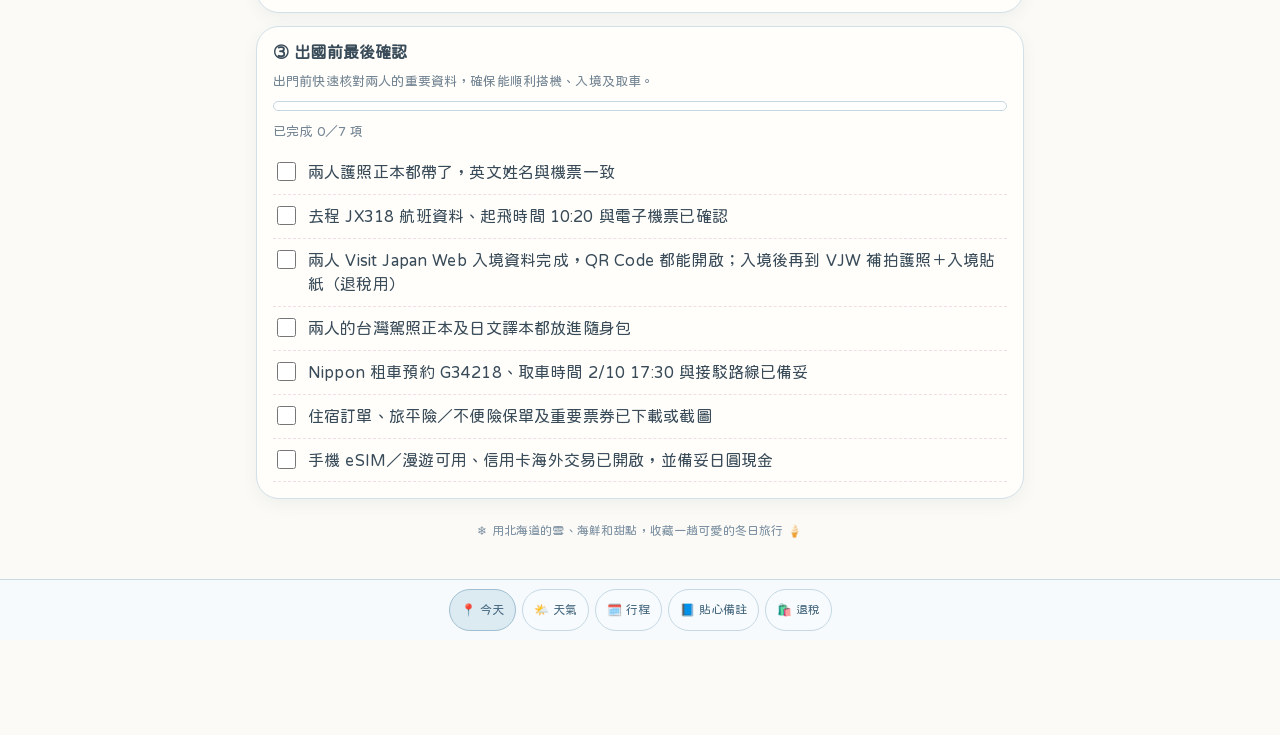
==== commit 8af8488f: "Checklists keyed by item text so inserted items never shift ticks; migrate old ticks; cooler bag at " ====
--- a/template/trips/hokkaido-2027/orig.html
+++ b/template/trips/hokkaido-2027/orig.html
@@ -523,7 +523,7 @@
 '兩人各自確認護照效期，拍照備份護照資料頁','兩人各自辦妥日文駕照譯本，並攜帶台灣駕照正本','確認租車預約 G34218：2/10 17:30 取車、2/17 19:00 還車','確認租車車型為適合雪地的 4WD，並確認雪胎、保險、ETC 卡及雪地行車用品','下載 Nippon 租車接駁路線圖；抵達後依國際線 2F → 2F 連絡通道 → 國內線 1F 出口 3 附近櫃檯 → 免費接駁車順序辦理','確認四間住宿訂單、入住時間、停車方式及第一瀧本館晚餐／早餐方案','再次核對去程 JX318 10:20、回程 JX319 16:00 與航廈資訊','完成兩人旅平險＋不便險，保存保單與緊急聯絡電話','eSIM 已買好（CDJapan Rental，兩人各一張，50GB／16 天）','2/9 在台灣用 Wi‑Fi 安裝 eSIM：CDJapan 我的頁面 → 訂單 → 掃 QR Code；裝好先不要開數據漫遊','下載離線地圖及日文地址','兩人各自完成 Visit Japan Web 入境資料，確認 QR Code 能在官方頁面正常開啟','出發前確認日本免稅新制、購物護照要求及退稅業者退款方式','確認新千歲機場退稅機台位置、海關確認流程；免稅商品先不要放進託運行李','確認小樽水族館營業時間、企鵝散步是否舉行及當日場次','確認小樽運河遊船班次、集合地點及是否需預約','確認藻岩山／大倉山／有珠山纜車冬季營運與末班時間','確認餐廳訂位、分店、營業時間及最後點餐時間','確認 Snow World 開放狀況、雪橇等活動規則及交通資訊','出發前 7 天開始查看天氣；每天出發前再查降雪、風速與道路管制','收藏日本氣象廳、JARTIC、國土交通省道路資訊入口','準備信用卡海外刷卡設定、日圓現金及備用付款方式','確認手機漫遊、行動電源可登機（隨身攜帶，不託運）','把租車預約、住宿訂單、航班、保險與重要票券存成離線截圖','確認兩人護照英文姓名與機票、住宿訂單一致','確認租車時需出示的護照、台灣駕照、日文譯本及信用卡均隨身攜帶','確認雪地駕駛前熟悉除霜、燈光、雨刷、四輪驅動及緊急聯絡方式','確認住宿是否提供浴衣、毛巾、牙刷等備品，避免重複攜帶','確認大件行李能放入租車後車廂，並預留雪地衣物取用空間','出發前確認所有預約／門票的取消規則、付款方式及集合地點'
 ];
 const bags=[
-'護照（兩人）及護照資料頁備份','錢包、日圓現金、信用卡／金融卡','台灣駕照正本、日文駕照譯本（兩人）','租車預約資料 G34218、保險與住宿訂單截圖','手機、充電器、充電線','行動電源（隨身登機，不可託運）','手機已裝好 eSIM（裝好後不要刪掉）、耳機','相機、記憶卡、備用電池','日本可用插頭／充電器（確認設備規格）','發熱衣／保暖底層（依天數替換）','保暖中層：刷毛、羊毛或厚毛衣','羽絨外套＋防風防水外層','雪地防滑鞋／雪靴','防滑鞋套或冰爪（可拆式）','厚襪（多雙，建議羊毛或保暖材質）','防水保暖手套（可觸控更方便）','毛帽、圍巾／脖圍','暖暖包（遵守航空公司攜帶規定）','口罩、面紙、濕紙巾、乾洗手','護唇膏、護手霜、保濕乳液、防曬','個人常備藥、處方藥及簡單外傷用品','盥洗用品、牙刷牙膏、梳子','睡衣、內衣褲、替換衣物','眼鏡／隱形眼鏡及清潔用品','毛巾或小方巾（旅館通常有提供，可依需求少帶）','塑膠袋／防水袋：放濕手套、髒衣物','壓縮袋、行李秤、收納袋','小背包／斜背包，放護照與隨身物品','保溫瓶或水壺','保冷袋（帶海鮮、乳製品伴手禮上飛機用）','太陽眼鏡（雪地反光時使用）','備用口罩與暖暖包收納袋','防水雪褲／防水外褲（Snow World 玩雪當天）','保暖內搭褲／刷毛褲襪（怕冷或裙裝搭配時）','備用鞋墊或厚鞋墊（雪地久走保暖）','小型防水袋／夾鏈袋（手機、護照或濕雪裝備防水）','購物用摺疊環保袋','泡湯用髮圈／髮夾（長髮者）','卸妝用品與個人保養品（依住宿備品調整）','小額日圓硬幣（置物櫃、販賣機等備用）'
+'護照（兩人）及護照資料頁備份','錢包、日圓現金、信用卡／金融卡','台灣駕照正本、日文駕照譯本（兩人）','租車預約資料 G34218、保險與住宿訂單截圖','手機、充電器、充電線','行動電源（隨身登機，不可託運）','手機已裝好 eSIM（裝好後不要刪掉）、耳機','相機、記憶卡、備用電池','日本可用插頭／充電器（確認設備規格）','發熱衣／保暖底層（依天數替換）','保暖中層：刷毛、羊毛或厚毛衣','羽絨外套＋防風防水外層','雪地防滑鞋／雪靴','防滑鞋套或冰爪（可拆式）','厚襪（多雙，建議羊毛或保暖材質）','防水保暖手套（可觸控更方便）','毛帽、圍巾／脖圍','暖暖包（遵守航空公司攜帶規定）','口罩、面紙、濕紙巾、乾洗手','護唇膏、護手霜、保濕乳液、防曬','個人常備藥、處方藥及簡單外傷用品','盥洗用品、牙刷牙膏、梳子','睡衣、內衣褲、替換衣物','眼鏡／隱形眼鏡及清潔用品','毛巾或小方巾（旅館通常有提供，可依需求少帶）','塑膠袋／防水袋：放濕手套、髒衣物','壓縮袋、行李秤、收納袋','小背包／斜背包，放護照與隨身物品','保溫瓶或水壺','太陽眼鏡（雪地反光時使用）','備用口罩與暖暖包收納袋','防水雪褲／防水外褲（Snow World 玩雪當天）','保暖內搭褲／刷毛褲襪（怕冷或裙裝搭配時）','備用鞋墊或厚鞋墊（雪地久走保暖）','小型防水袋／夾鏈袋（手機、護照或濕雪裝備防水）','購物用摺疊環保袋','泡湯用髮圈／髮夾（長髮者）','卸妝用品與個人保養品（依住宿備品調整）','小額日圓硬幣（置物櫃、販賣機等備用）','保冷袋（帶海鮮、乳製品伴手禮上飛機用）'
 ];
 let current=0;const $=s=>document.querySelector(s);const esc=s=>String(s).replace(/[&<>"']/g,c=>({'&':'&amp;','<':'&lt;','>':'&gt;','"':'&quot;',"'":'&#39;'}[c]));
 function renderTabs(){$('#tabs').innerHTML=days.map((d,i)=>`<button class="daytab ${i===current?'active':''}" data-day="${i}"><b>D${i+1}</b><small>${d.date.slice(5).replace('-','/')}</small></button>`).join('');document.querySelectorAll('[data-day]').forEach(b=>b.onclick=()=>showDay(+b.dataset.day));}
@@ -579,7 +579,7 @@
 async function copyText(t){try{await navigator.clipboard.writeText(t);toast('已複製：'+t)}catch(e){const x=document.createElement('textarea');x.value=t;document.body.append(x);x.select();document.execCommand('copy');x.remove();toast('已複製：'+t)}}function toast(t){$('#toast').textContent=t;$('#toast').style.display='block';clearTimeout(window._toast);window._toast=setTimeout(()=>$('#toast').style.display='none',1900)}
 function safeGet(k){try{return window.localStorage.getItem(k)==='1'}catch(e){return false}}
 function safeSet(k,v){try{window.localStorage.setItem(k,v);return true}catch(e){toast('手機儲存空間暫時無法保存勾選，清單仍可查看');return false}}
-function checklist(id,items,progress,count){const el=$('#'+id),bar=$('#'+progress),label=$('#'+count);if(!el||!bar||!label)return;el.innerHTML=items.map((t,i)=>{const k=id+'-'+i,done=safeGet(k);return `<label class="checkrow ${done?'done':''}"><input type="checkbox" ${done?'checked':''} data-k="${k}"><span>${t}</span></label>`}).join('');function update(){const inputs=[...el.querySelectorAll('input[type=checkbox]')],n=inputs.filter(x=>x.checked).length;bar.style.width=(items.length?n/items.length*100:0)+'%';label.textContent=`已完成 ${n}／${items.length} 項`;inputs.forEach(inp=>{inp.onchange=()=>{safeSet(inp.dataset.k,inp.checked?'1':'0');inp.parentElement.classList.toggle('done',inp.checked);update()}})}update()}
+function checklist(id,items,progress,count){const el=$('#'+id),bar=$('#'+progress),label=$('#'+count);if(!el||!bar||!label)return;el.innerHTML=items.map((t,i)=>{/* 用文字當鑰匙：之後插入新項目，已勾的不會錯位 */const k=id+':'+t.slice(0,40);let raw=null;try{raw=localStorage.getItem(k);if(raw==null){const oi=id==='prepList'?(i>10?i-2:i===10?8:i<8?i:-1):i;const o=oi<0?null:localStorage.getItem(id+'-'+oi);if(o!=null){raw=o;localStorage.setItem(k,o);}}}catch(e){}const done=raw==='1';return `<label class="checkrow ${done?'done':''}"><input type="checkbox" ${done?'checked':''} data-k="${k}"><span>${t}</span></label>`}).join('');function update(){const inputs=[...el.querySelectorAll('input[type=checkbox]')],n=inputs.filter(x=>x.checked).length;bar.style.width=(items.length?n/items.length*100:0)+'%';label.textContent=`已完成 ${n}／${items.length} 項`;inputs.forEach(inp=>{inp.onchange=()=>{safeSet(inp.dataset.k,inp.checked?'1':'0');inp.parentElement.classList.toggle('done',inp.checked);update()}})}update()}
 const weatherCache={};
 // Put the itinerary at the very top: the site is primarily used to check the day's plan.
 (function placeItineraryAfterHero(){const main=document.querySelector('main.wrap'),hero=document.getElementById('home'),itinerary=document.getElementById('itinerary');if(main&&hero&&itinerary){
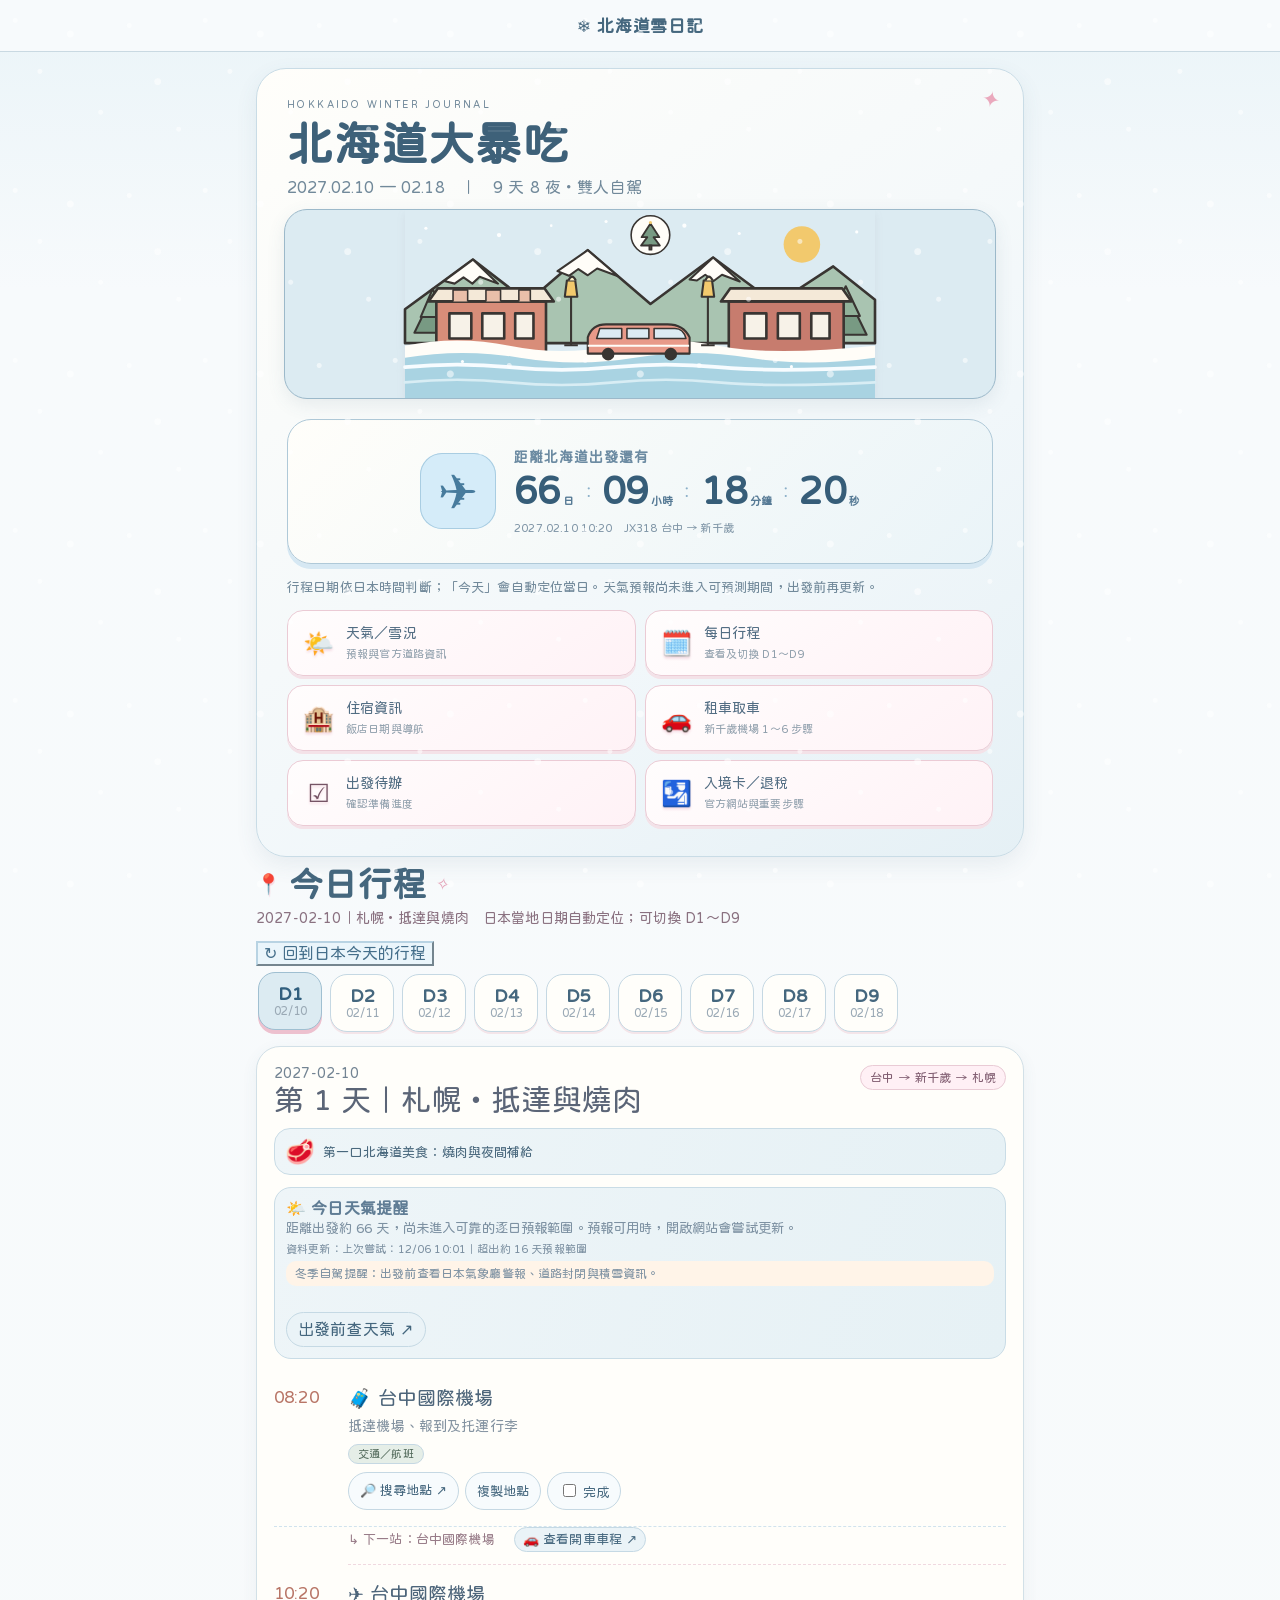
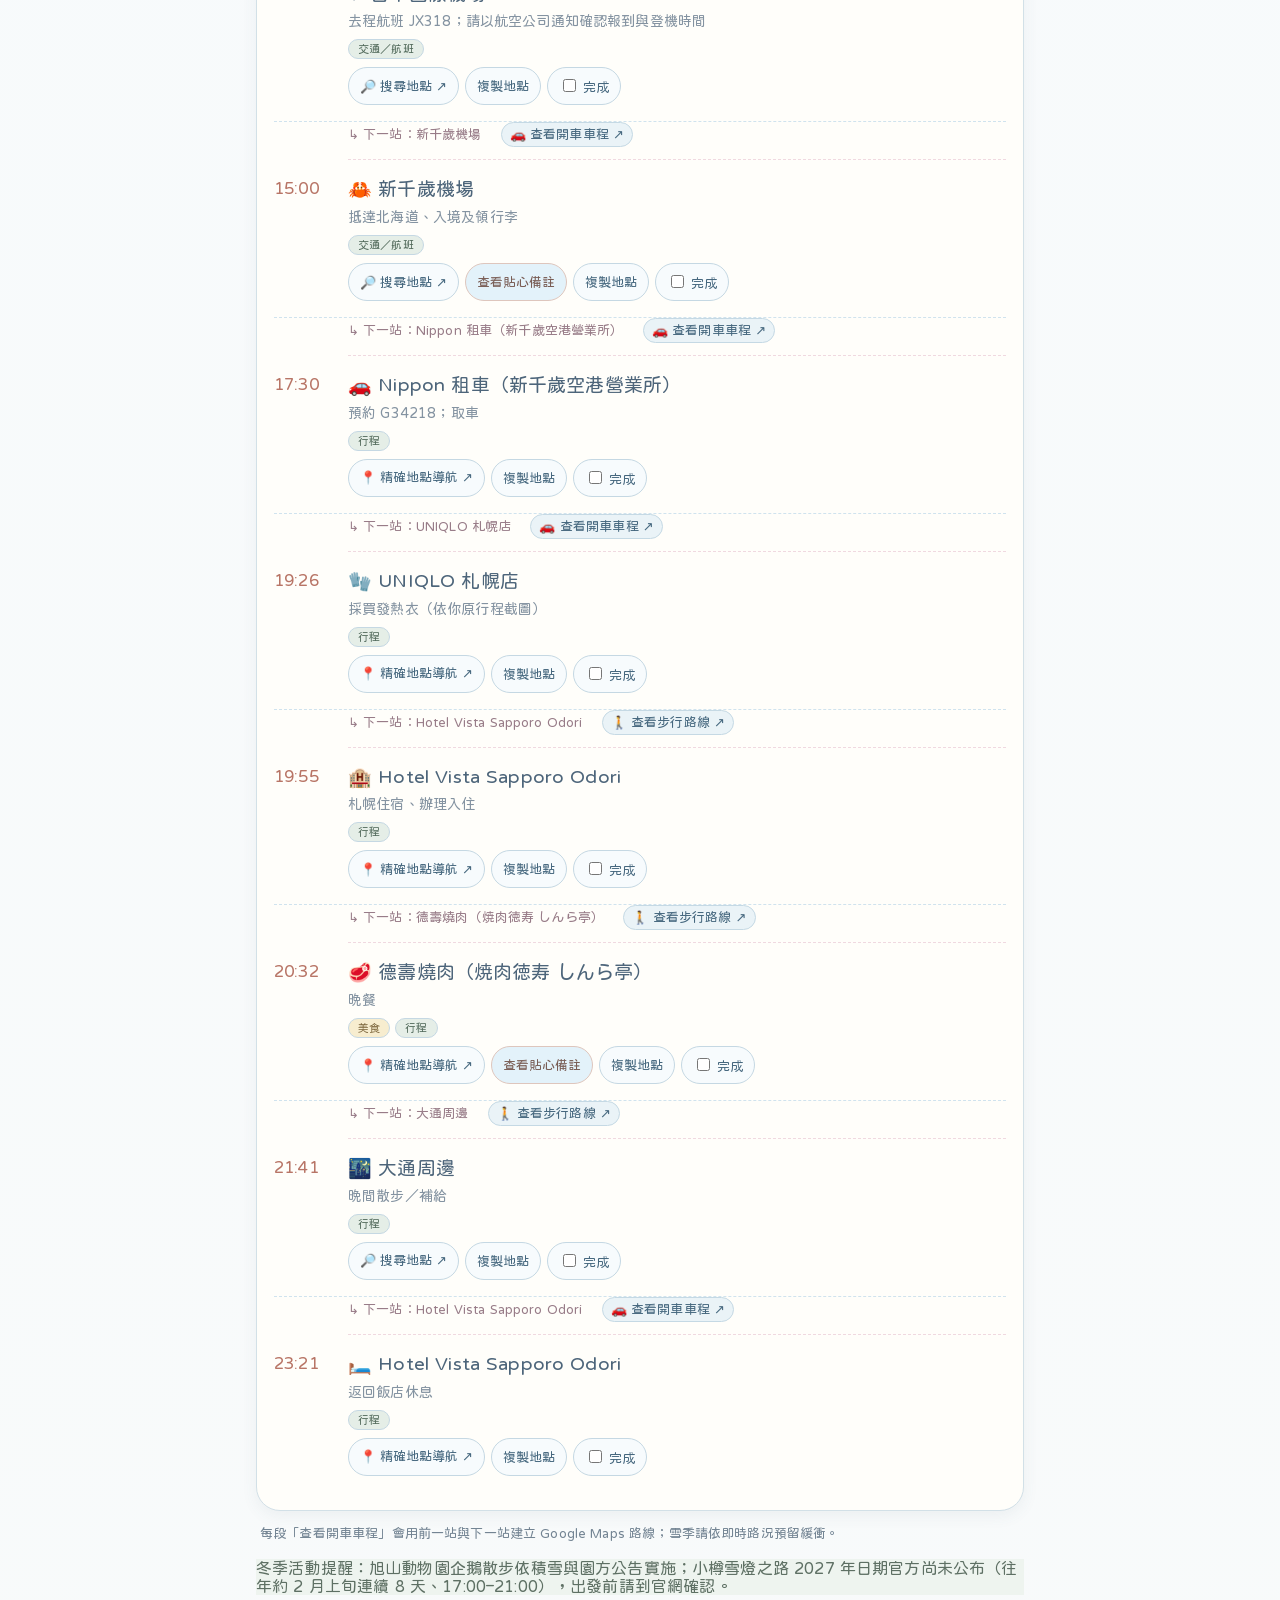
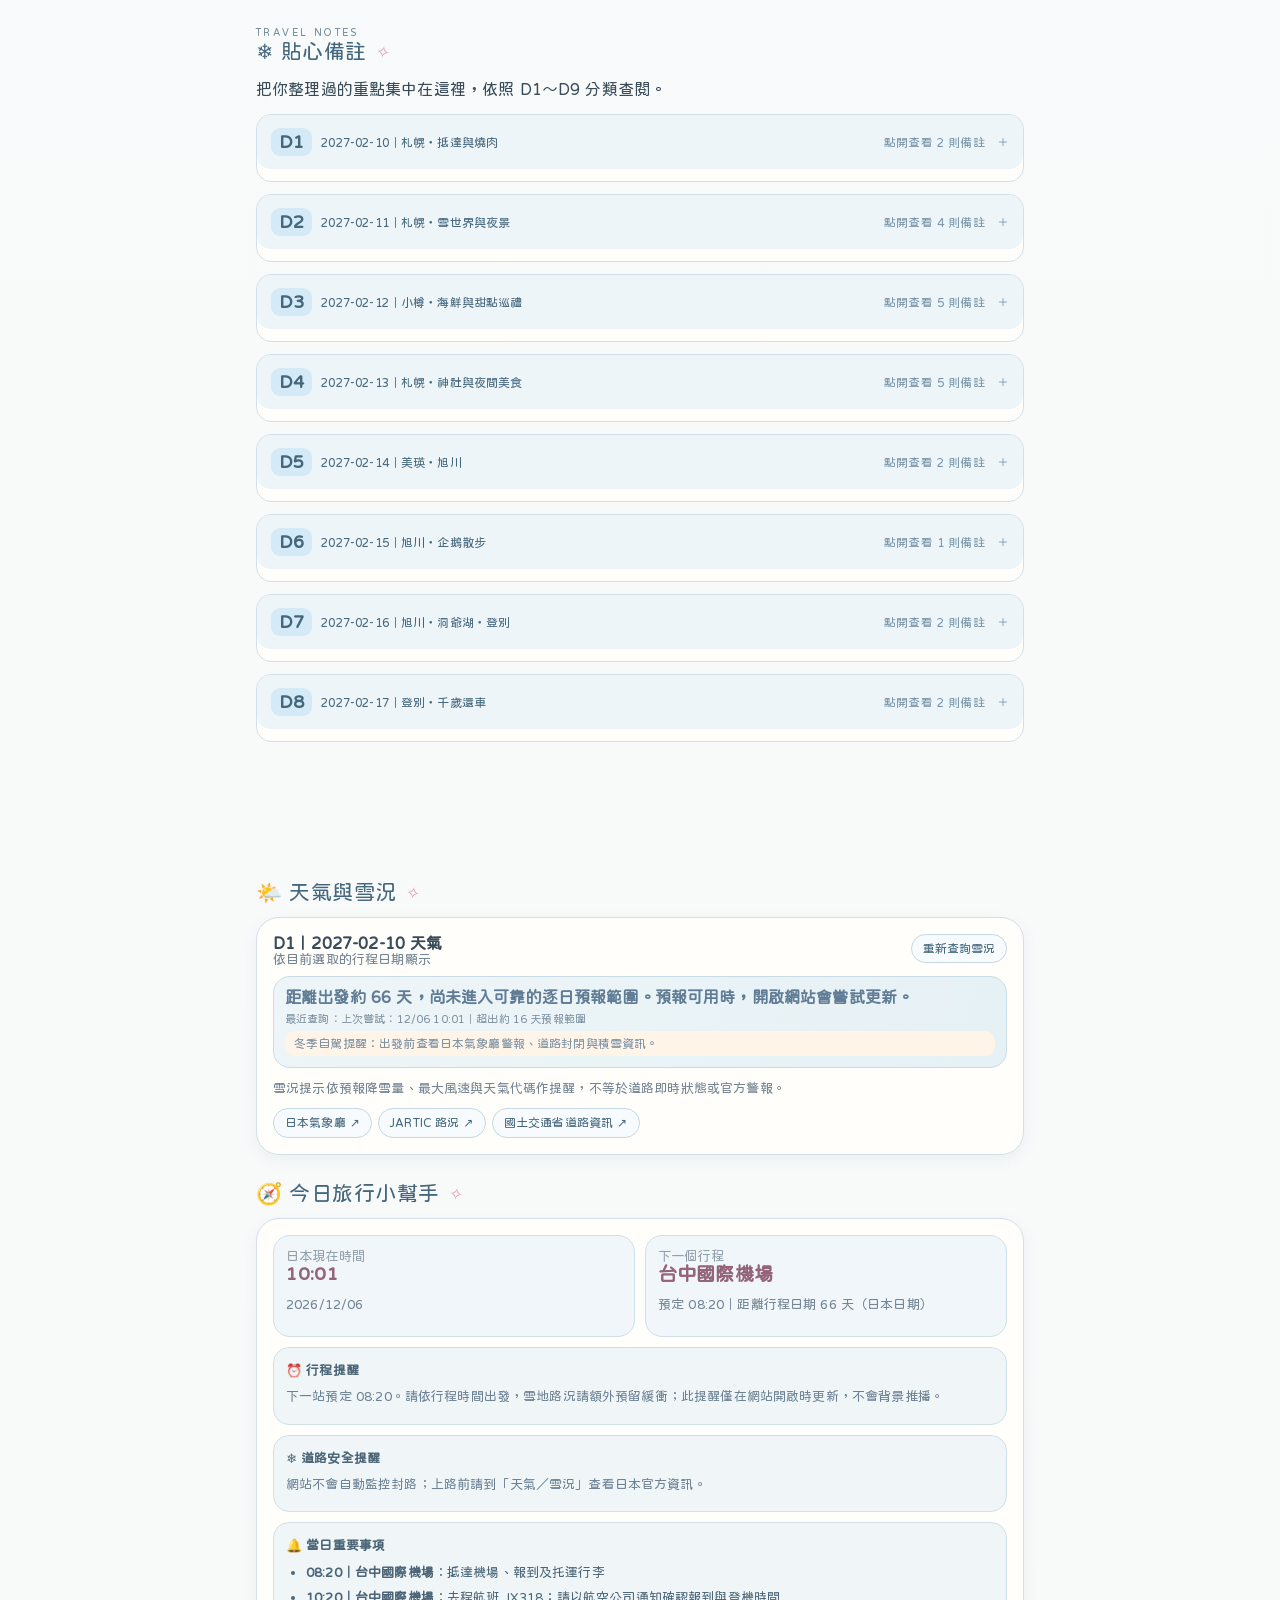
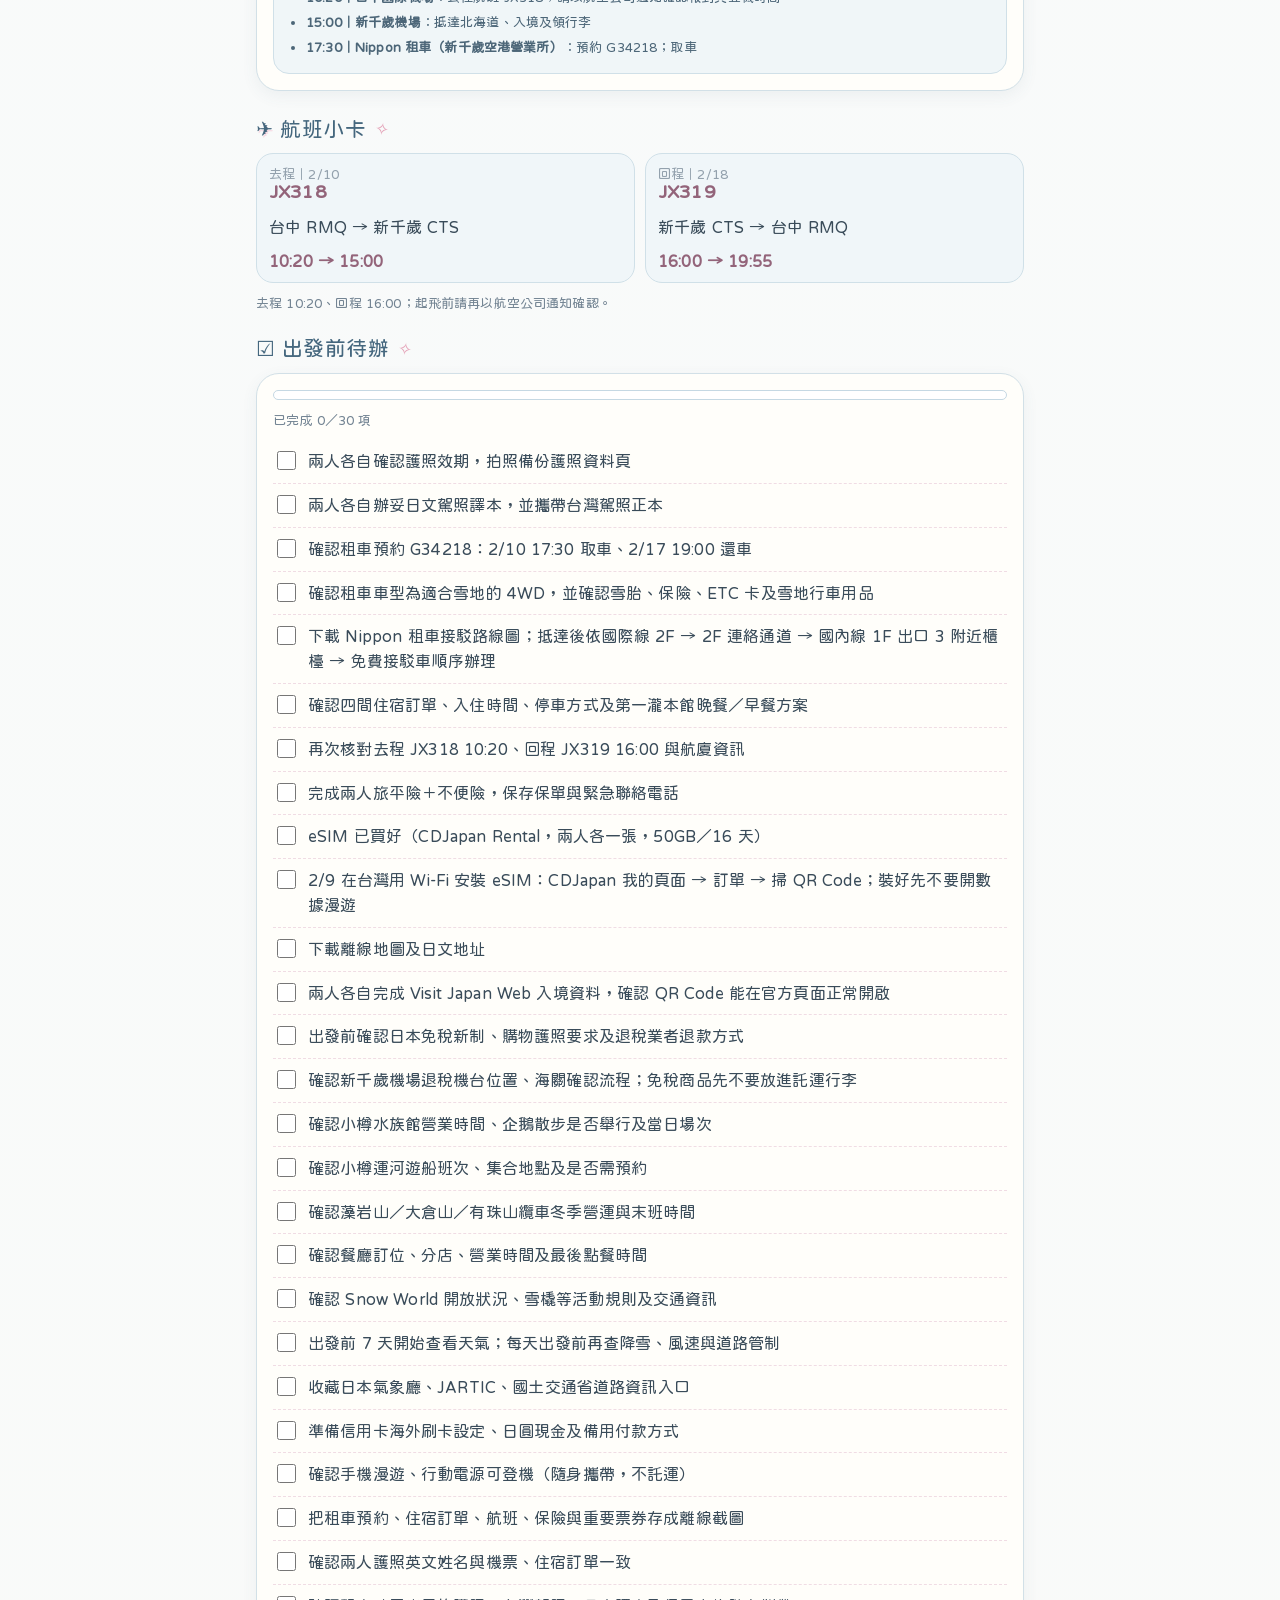
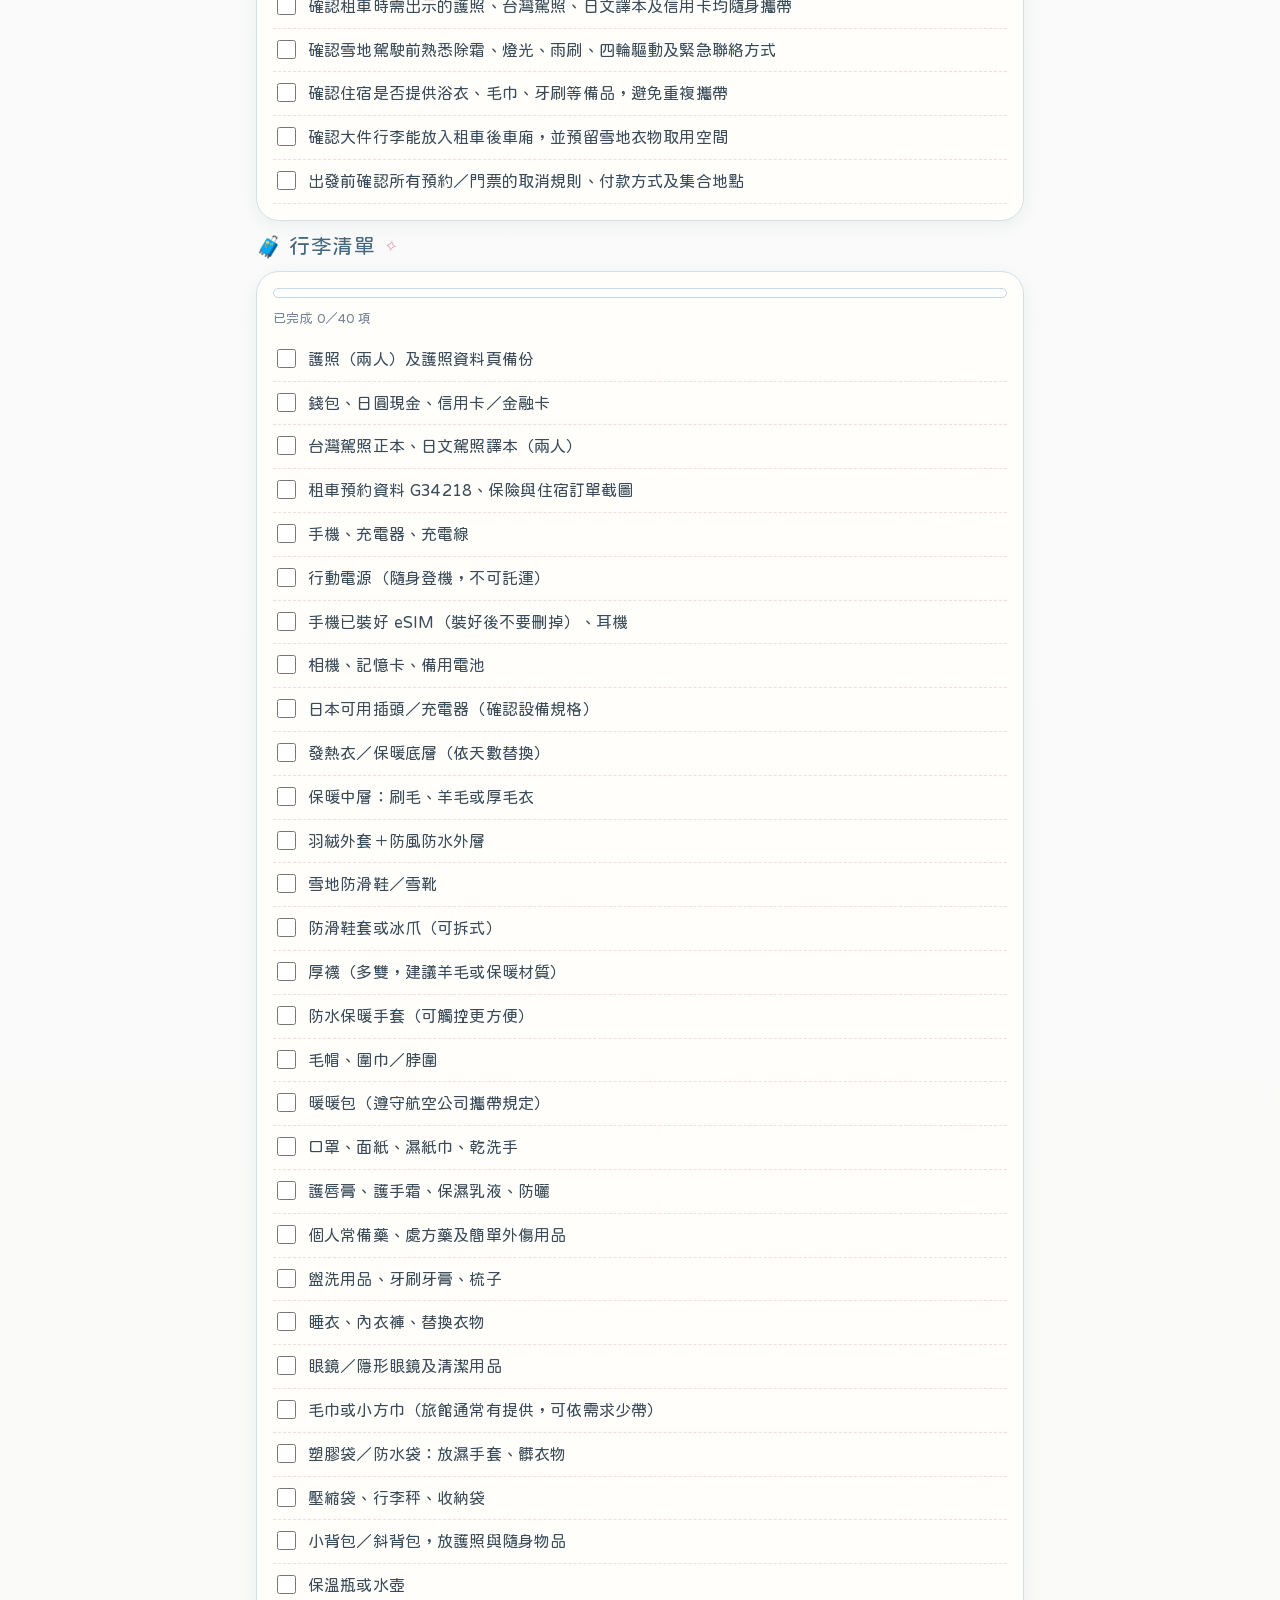
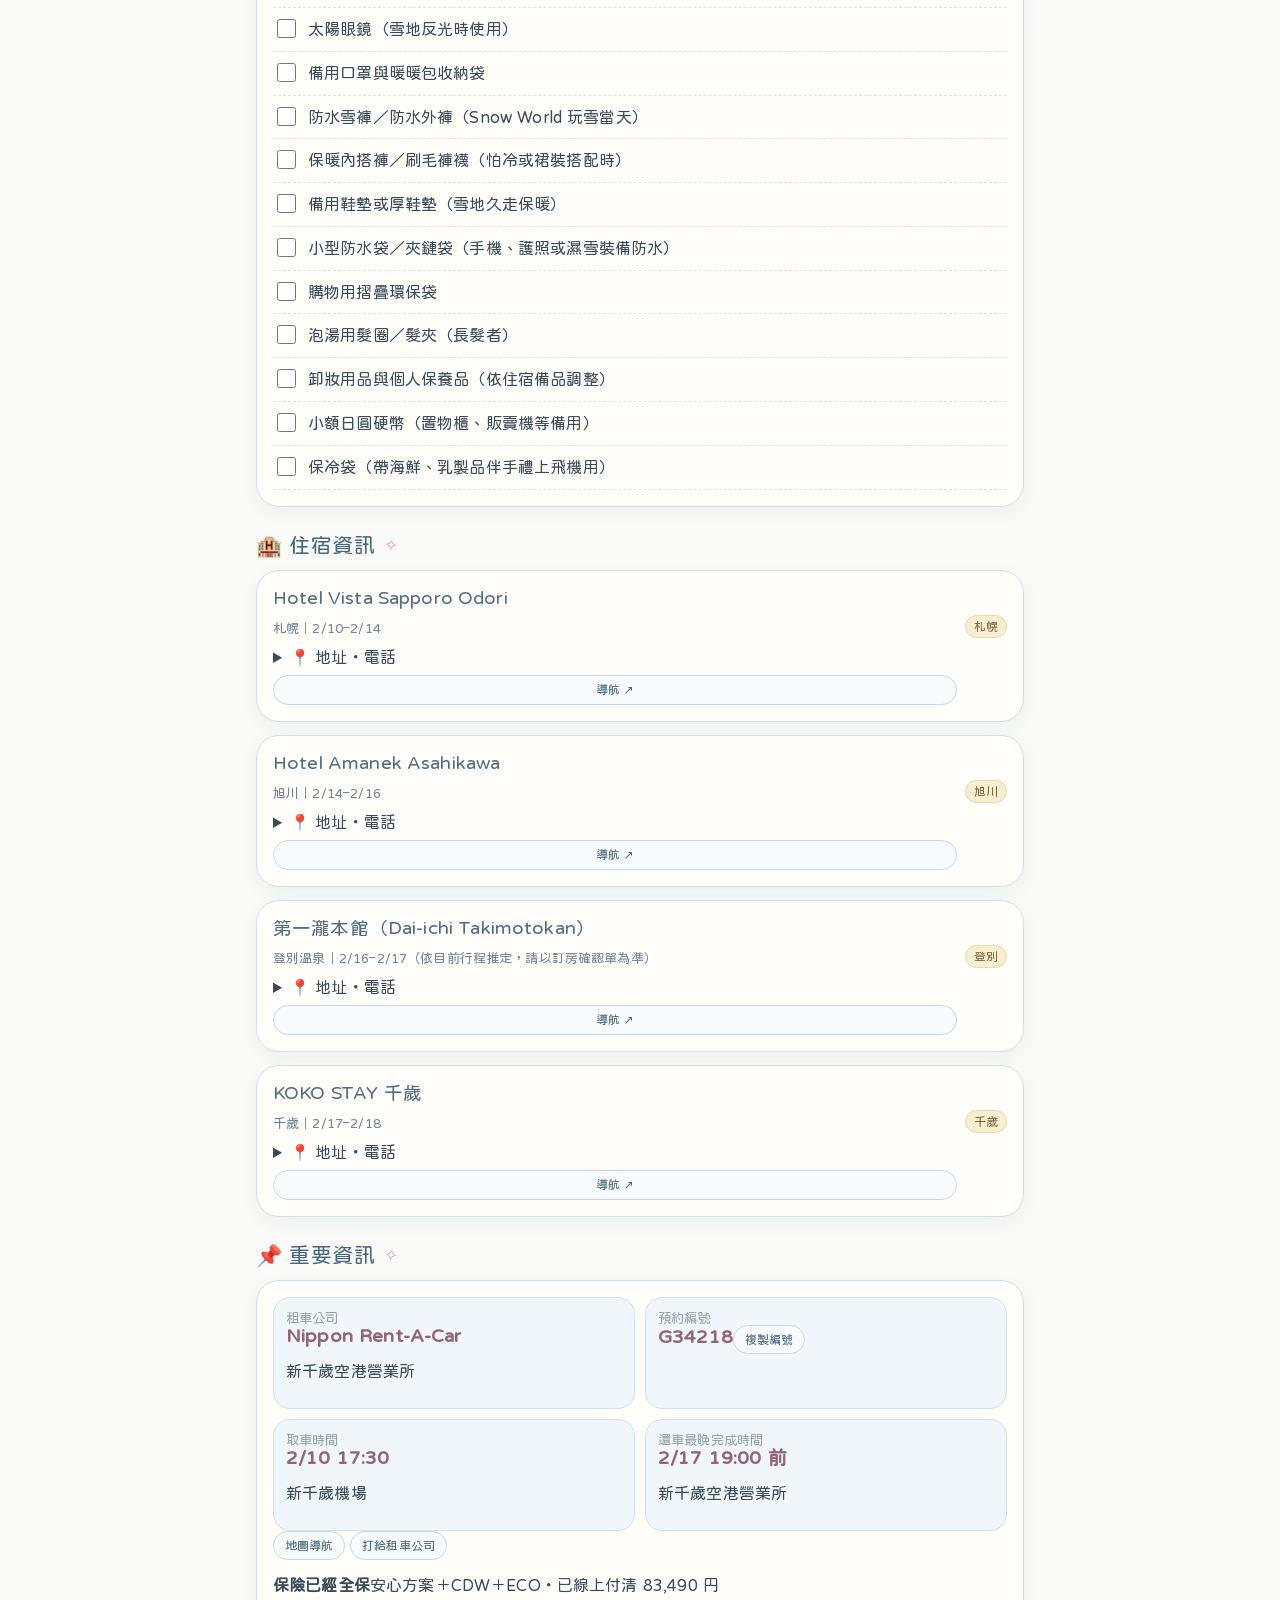
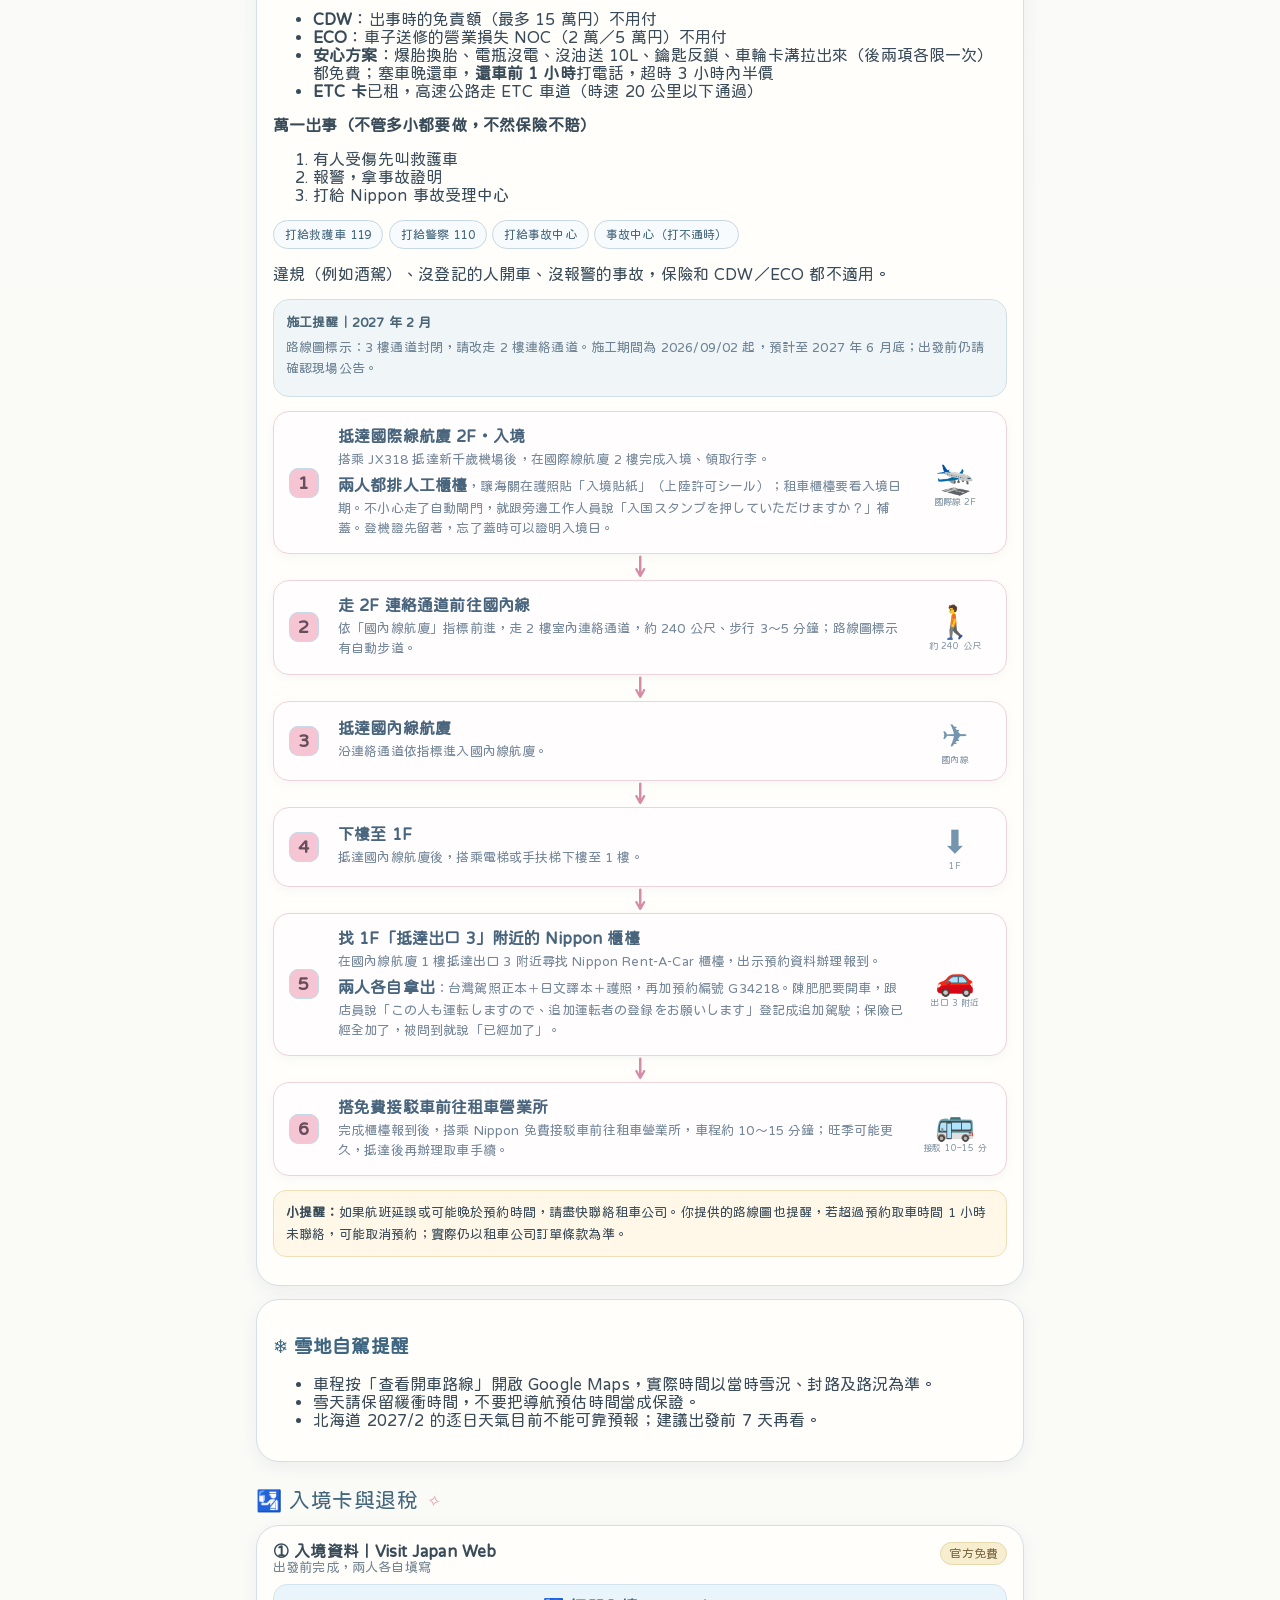
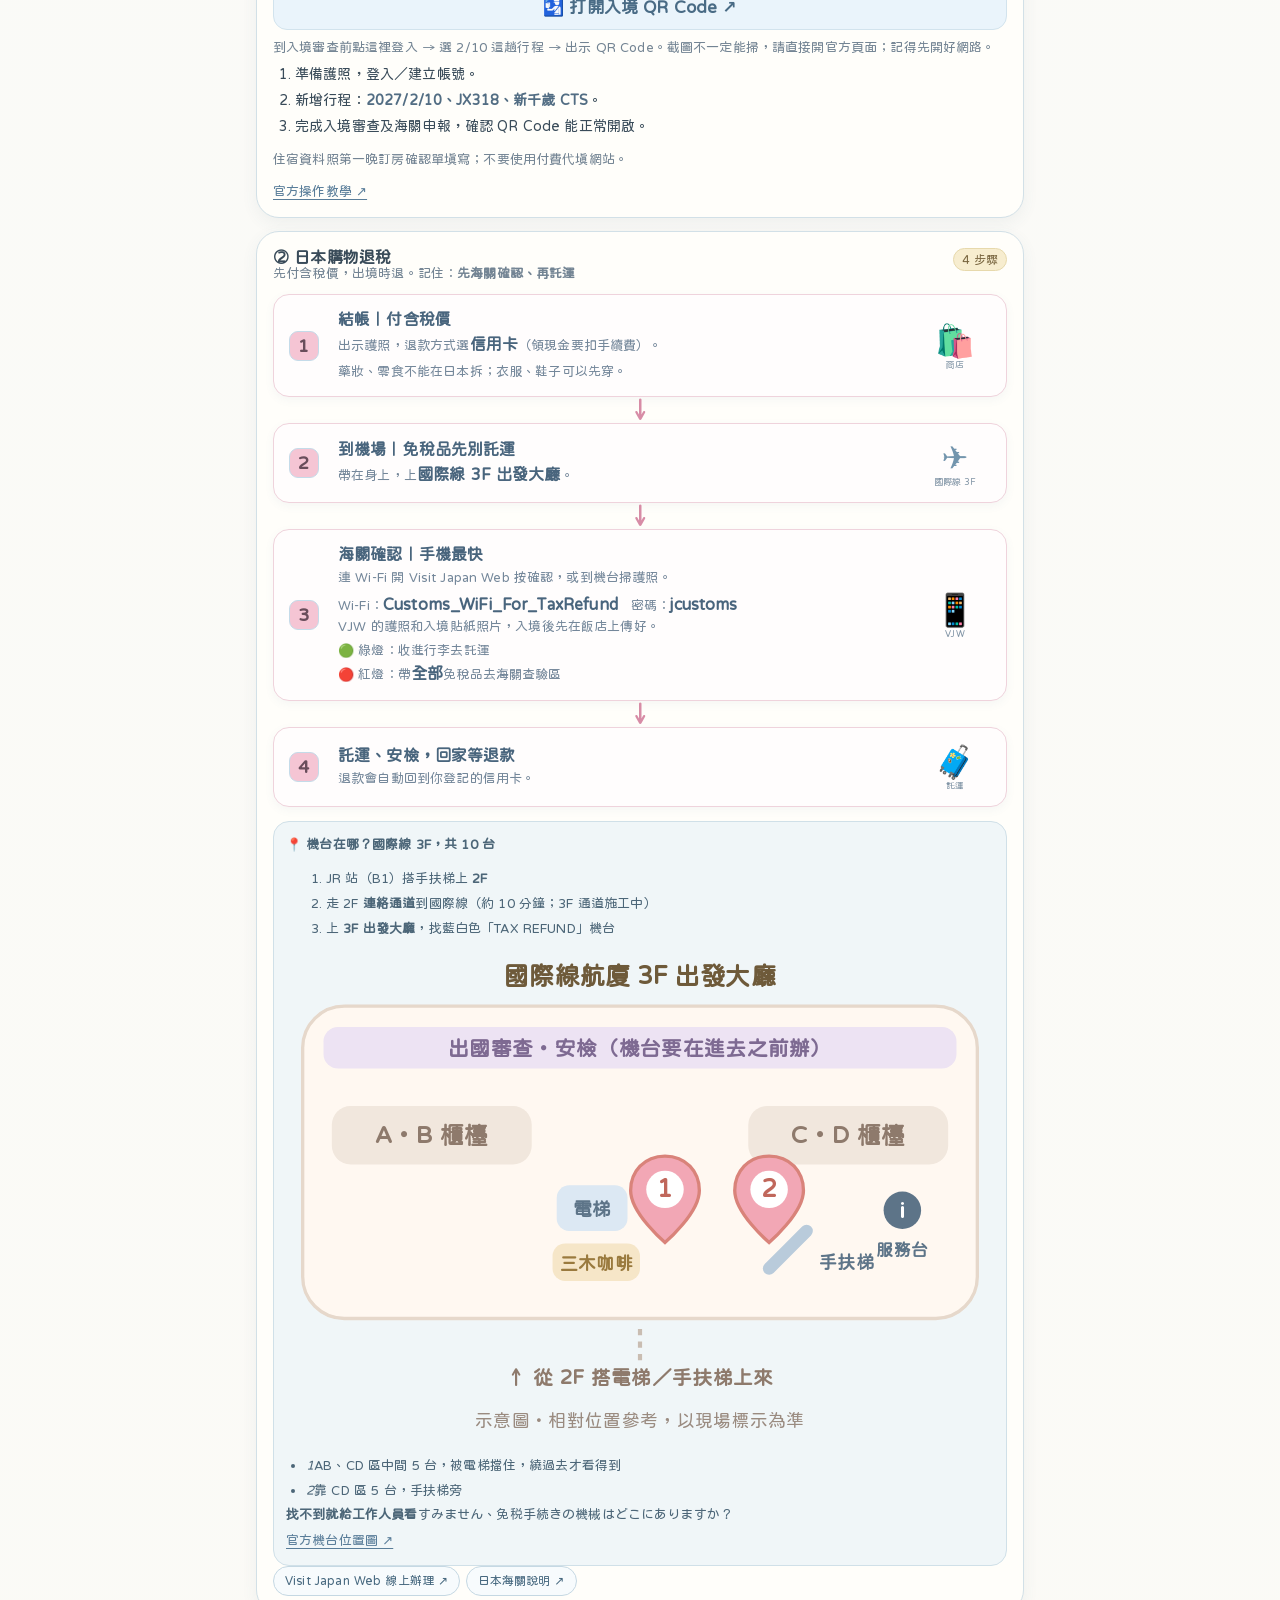
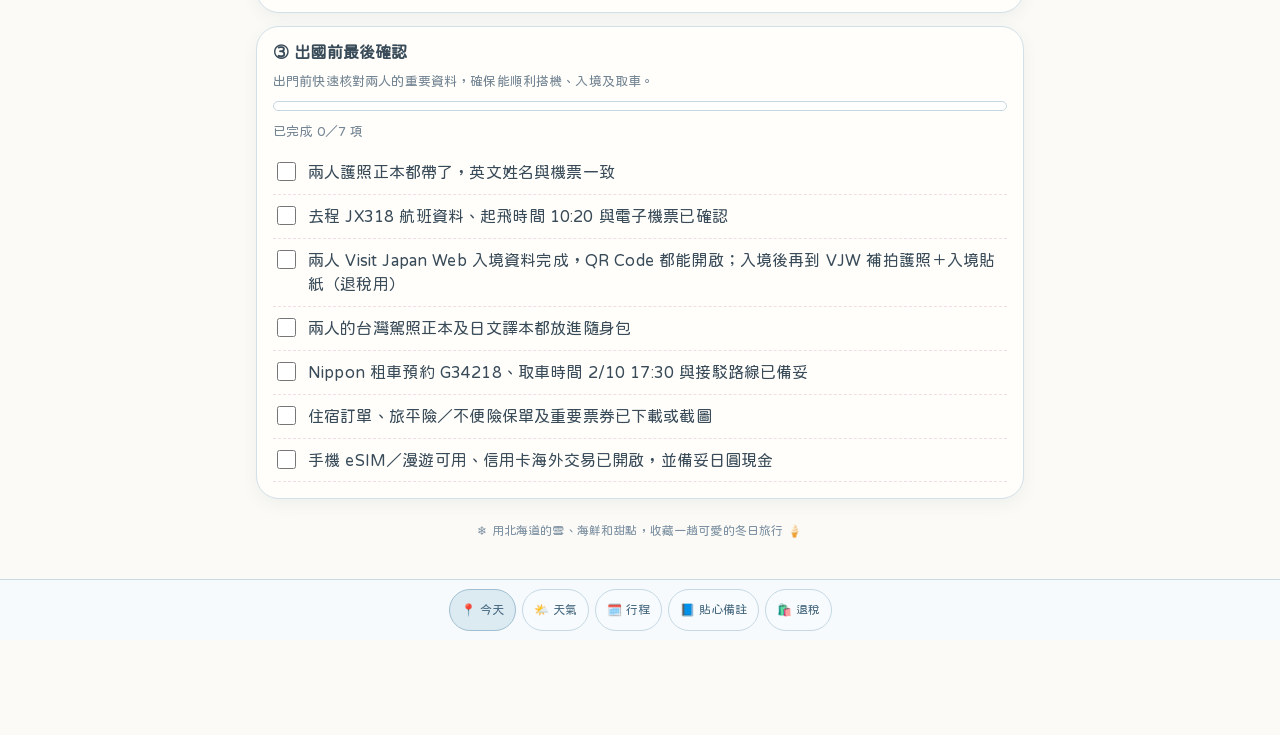
==== commit fc8567a4: "D1: merge two Taichung airport stops into one (arrive 2h early); no route link on flight legs Co-Aut" ====
--- a/template/trips/hokkaido-2027/orig.html
+++ b/template/trips/hokkaido-2027/orig.html
@@ -473,7 +473,13 @@
 <nav class="bottomnav"><button onclick="jumpToday()">📍 今天</button><button onclick="document.getElementById('weather').scrollIntoView()">🌤️ 天氣</button><button onclick="document.getElementById('itinerary').scrollIntoView()">🗓️ 行程</button><button onclick="document.getElementById('care-notes').scrollIntoView()">📘 貼心備註</button><button onclick="document.getElementById('arrival-tax').scrollIntoView()">🛍️ 退稅</button></nav>
 <div class="toast" id="toast">已複製</div>
 <div class="modal-backdrop" id="noteModal" onclick="if(event.target===this)closeNote()"><div class="modal"><div class="modal-head"><h3 id="modalTitle">❄️ 貼心備註</h3><button class="modal-close" onclick="closeNote()">×</button></div><div class="note-body" id="modalBody"></div></div></div>
-<script>
+<script>/* D1 合併台中機場兩站：第 0 天第 1 站刪除，之後的站號往前一格（完成、評價、調整都跟著移） */
+(function(){try{if(localStorage.getItem('hk-mig-d1air'))return;
+const sh=j=>j>1?j-1:j;
+for(let j=1;j<40;j++){const k='event-0-'+j,v=localStorage.getItem(k);if(v==null)continue;localStorage.removeItem(k);if(j>1)localStorage.setItem('event-0-'+(j-1),v);}
+['hk-adjust-v1','hk-rate-v1'].forEach(K=>{const o=JSON.parse(localStorage.getItem(K)||'{}'),r={};Object.keys(o).sort((a,b)=>+a.split('-')[1]-+b.split('-')[1]).forEach(k=>{const [d,j]=k.split('-').map(Number);if(d===0){if(j===1)return;r['0-'+sh(j)]=o[k];}else r[k]=o[k];});localStorage.setItem(K,JSON.stringify(r));});
+localStorage.setItem('hk-mig-d1air','1');}catch(e){}})();
+
 const days=[
 {date:'2027-02-10',label:'札幌・抵達與燒肉',route:'台中 → 新千歲 → 札幌',theme:'第一口北海道美食：燒肉與夜間補給',food:'🥩',walkLegs:[4,5,6],weather:'新千歲／札幌｜2 月冬季，出發前 7 天更新逐日預報。',events:[
 ['08:20','台中國際機場','抵達機場、報到及托運行李','🧳','依你上傳的 Funliday 行程截圖補回 08:20 機場報到；實際航空公司報到櫃檯與截止時間仍以當日公告為準。'],['10:20','台中國際機場','去程航班 JX318；請以航空公司通知確認報到與登機時間','✈️','航班時間已更正為 10:20。'],['15:00','新千歲機場','抵達北海道、入境及領行李','🦀','租車櫃檯動線：國際線 2F 入境後，走 2F 連絡通道往國內線（約 240 公尺、步行約 3–5 分鐘），再下至 1F 抵達出口 3 附近的 Nippon 櫃檯；辦理後搭免費接駁車約 10–15 分鐘到營業所。2027 年 2 月施工期間請走 2F 通道。'],['17:30','Nippon 租車（新千歲空港營業所）','預約 G34218；取車','🚗','預約確認：2/10 17:30 取車、2/17 19:00 還車；車型 Compact、方案 General Rate。預約確認信提醒：若取車時間超過 1 小時未聯絡，可能取消預約；若航班延誤或會晚到，請直接聯絡營業所。預約編號 G34218。'],['19:26','UNIQLO 札幌店','採買發熱衣（依你原行程截圖）','🧤','先買發熱衣及保暖內搭；實際分店導航請確認店名與營業時間。'],['19:55','Hotel Vista Sapporo Odori','札幌住宿、辦理入住','🏨','先辦入住、放行李，再前往晚餐。'],['20:32','德壽燒肉（焼肉徳寿 しんら亭）','晚餐','🥩','點餐重點：稀有部位三種拼盤「極」¥3,190、特選和牛沙朗燒涮 ¥4,070、熟成厚切鹽味牛舌 ¥2,090、醃製橫膈膜肉 ¥2,640。兩人可優先從這幾項挑，不必每樣都點；價格以當日菜單為準。'],['21:41','大通周邊','晚間散步／補給','🌃','若抵達太晚或雪況不佳，可縮短散步，優先休息。'],['23:21','Hotel Vista Sapporo Odori','返回飯店休息','🛏️','隔天要去滝野雪世界，記得準備雪地衣物。']]},
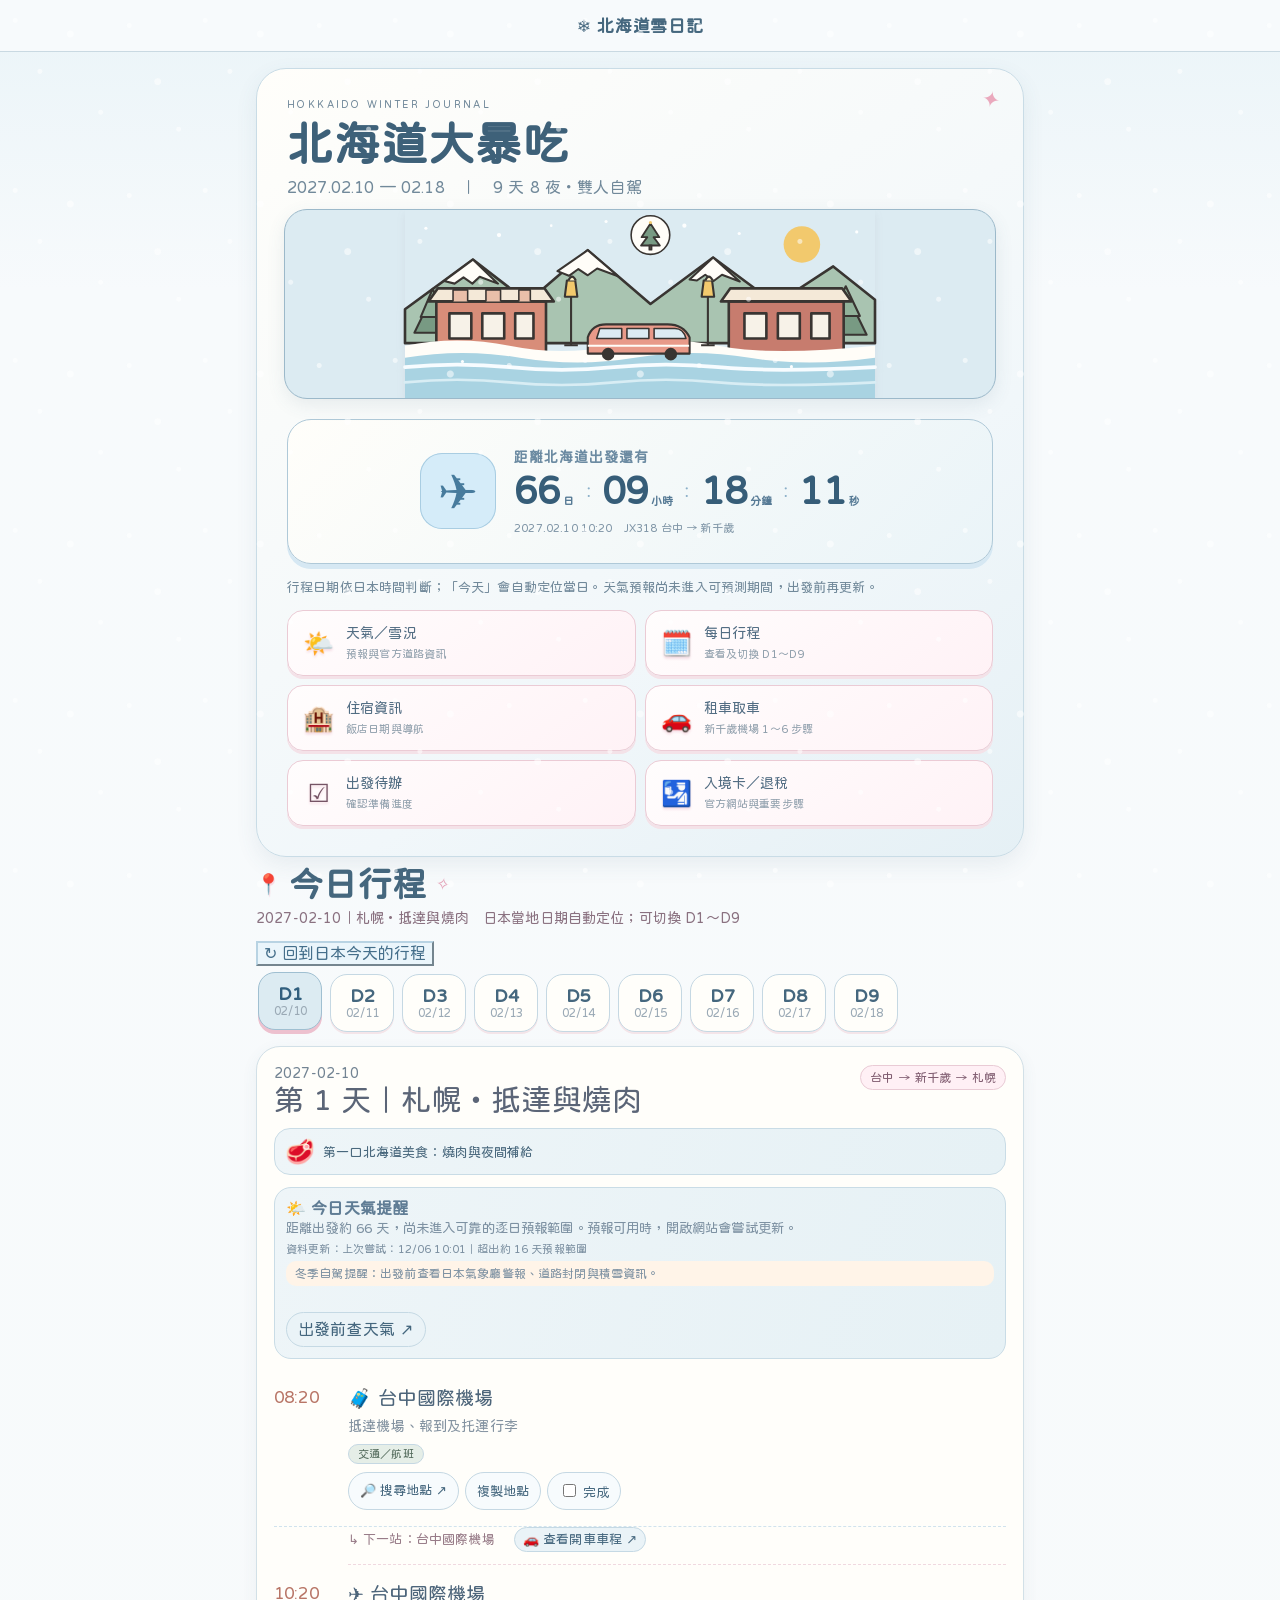
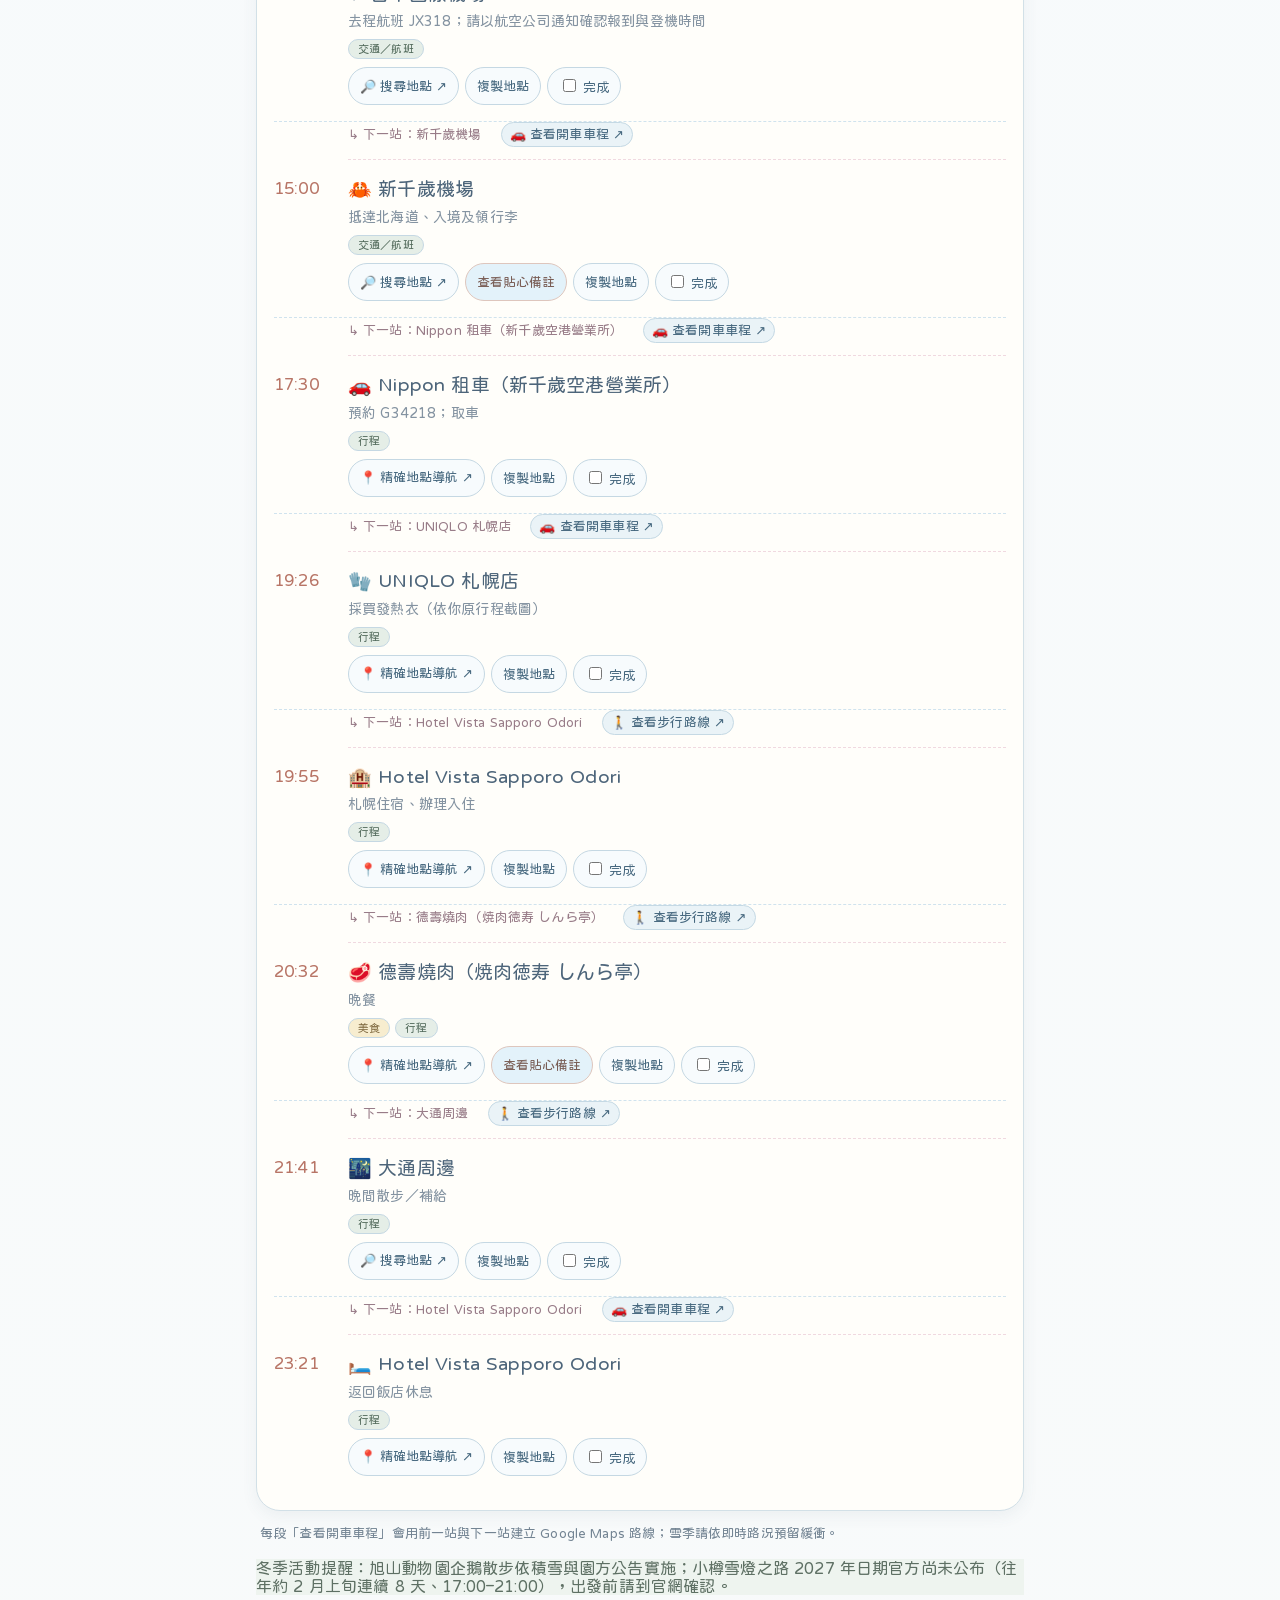
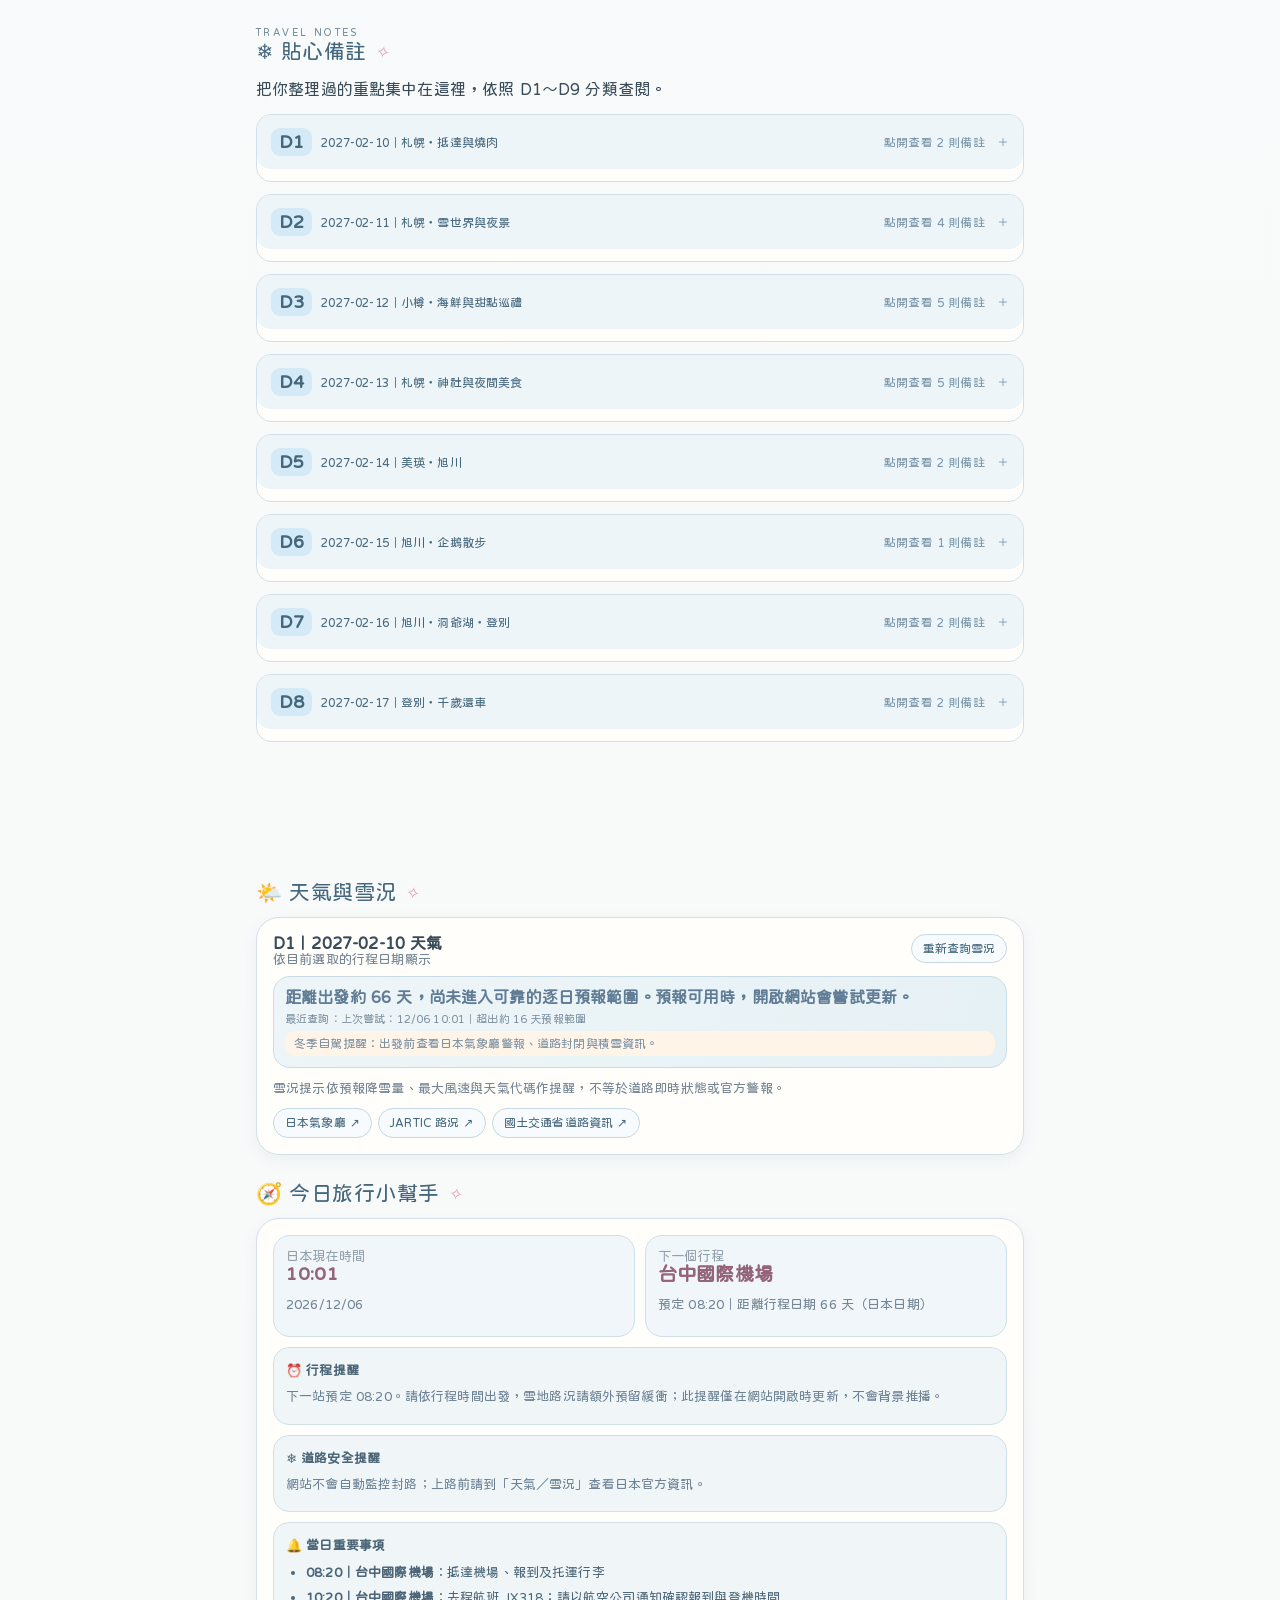
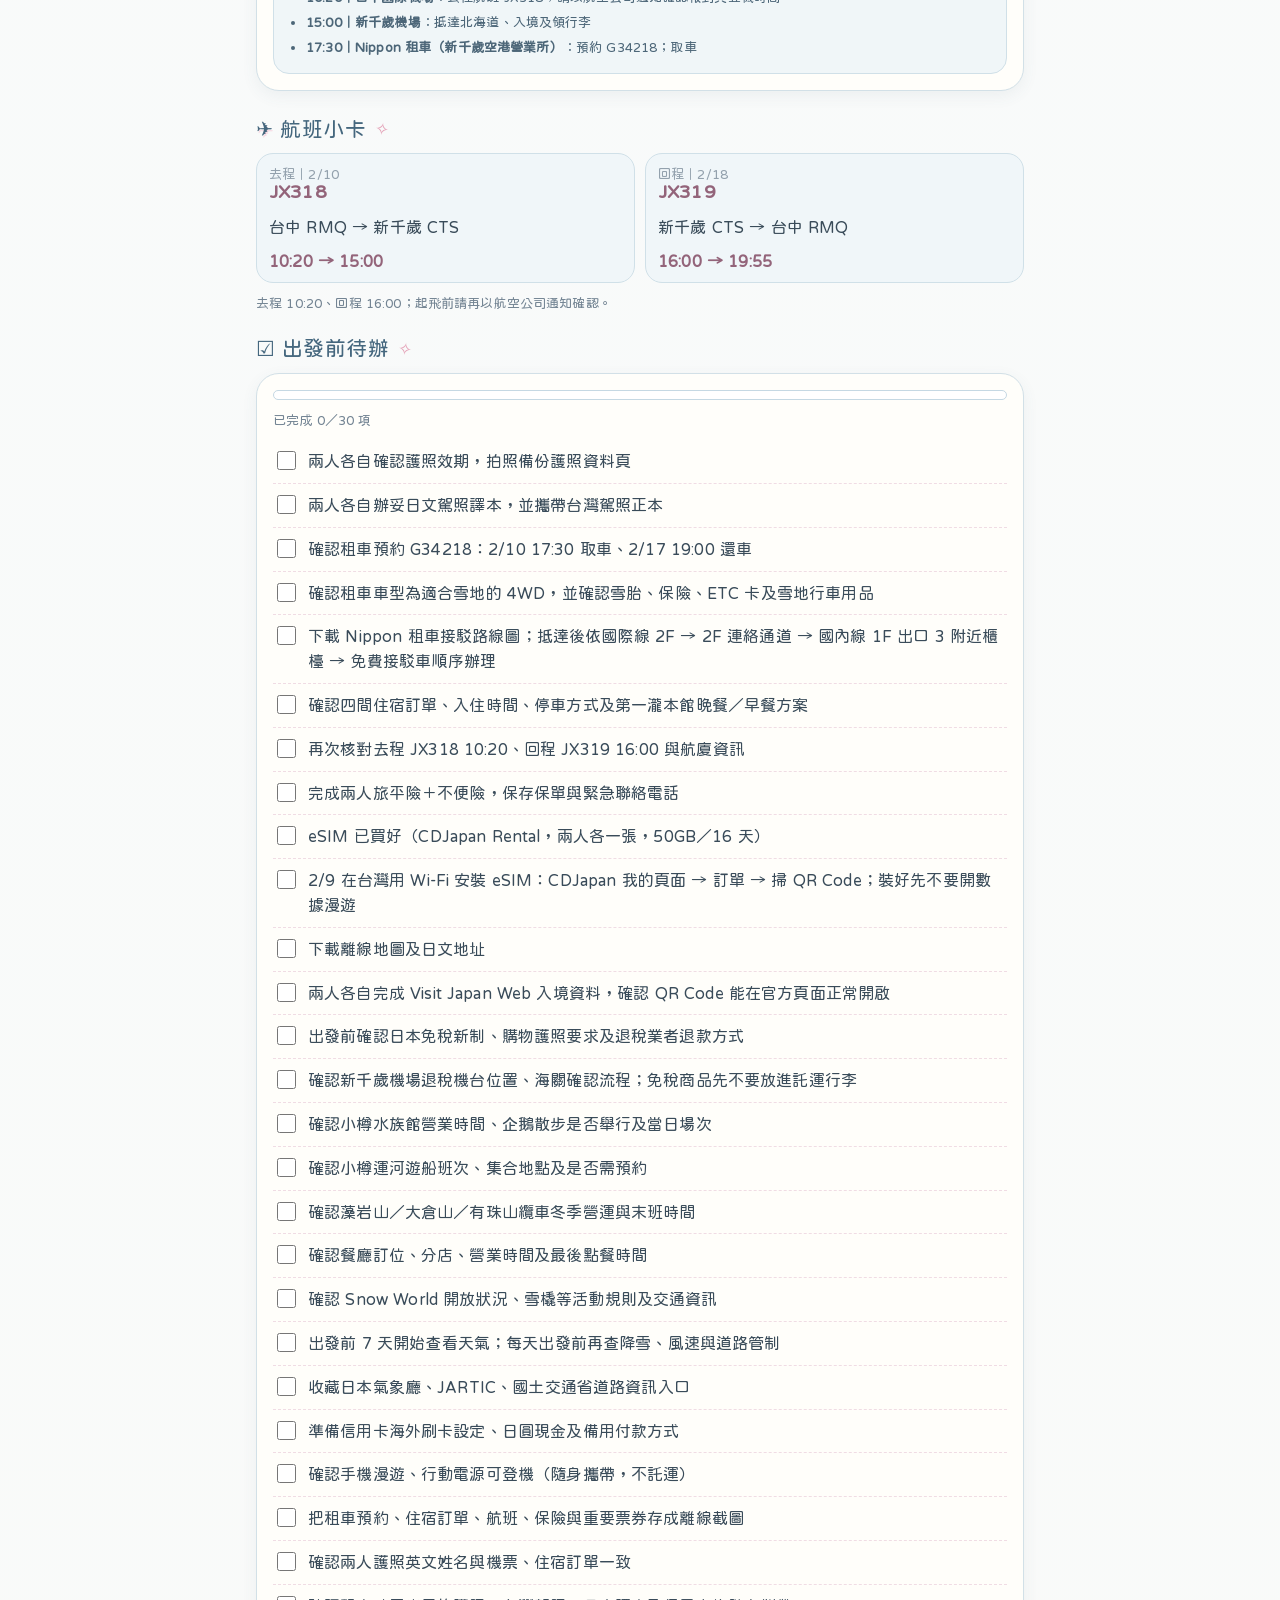
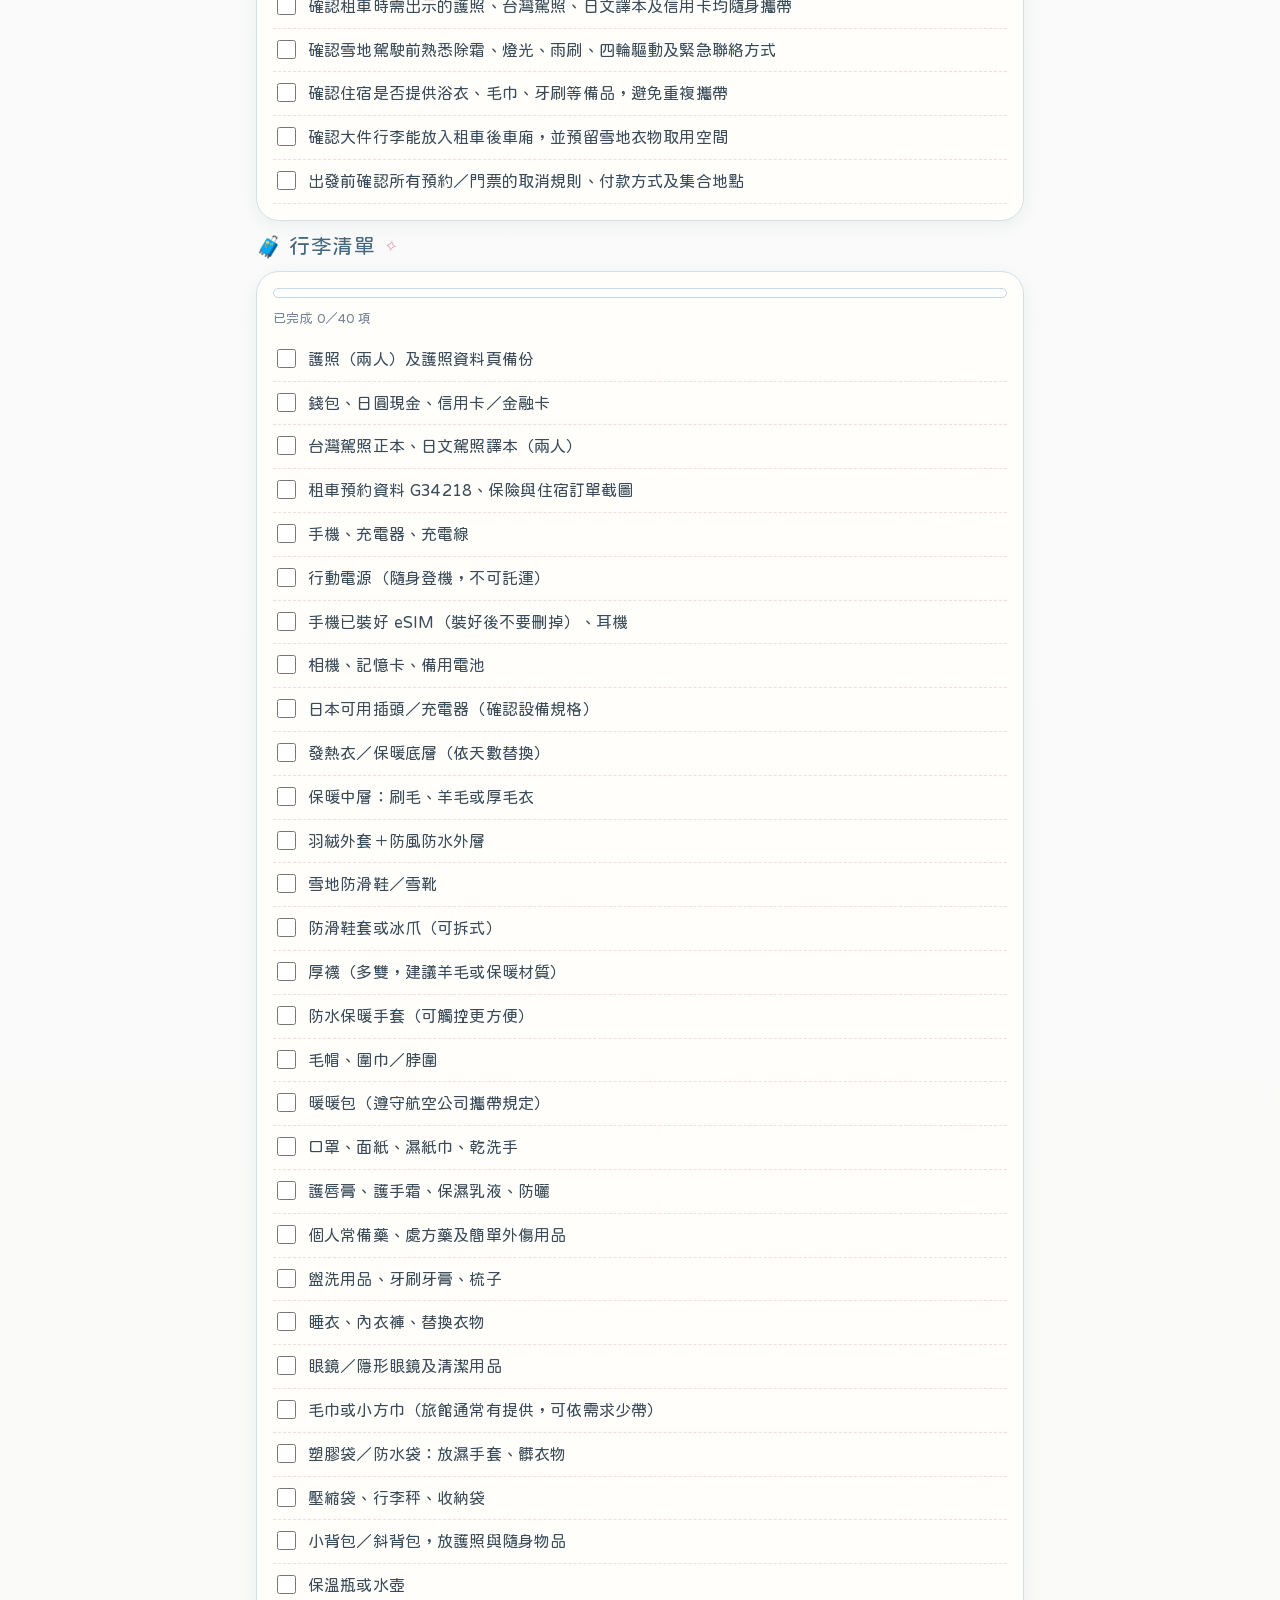
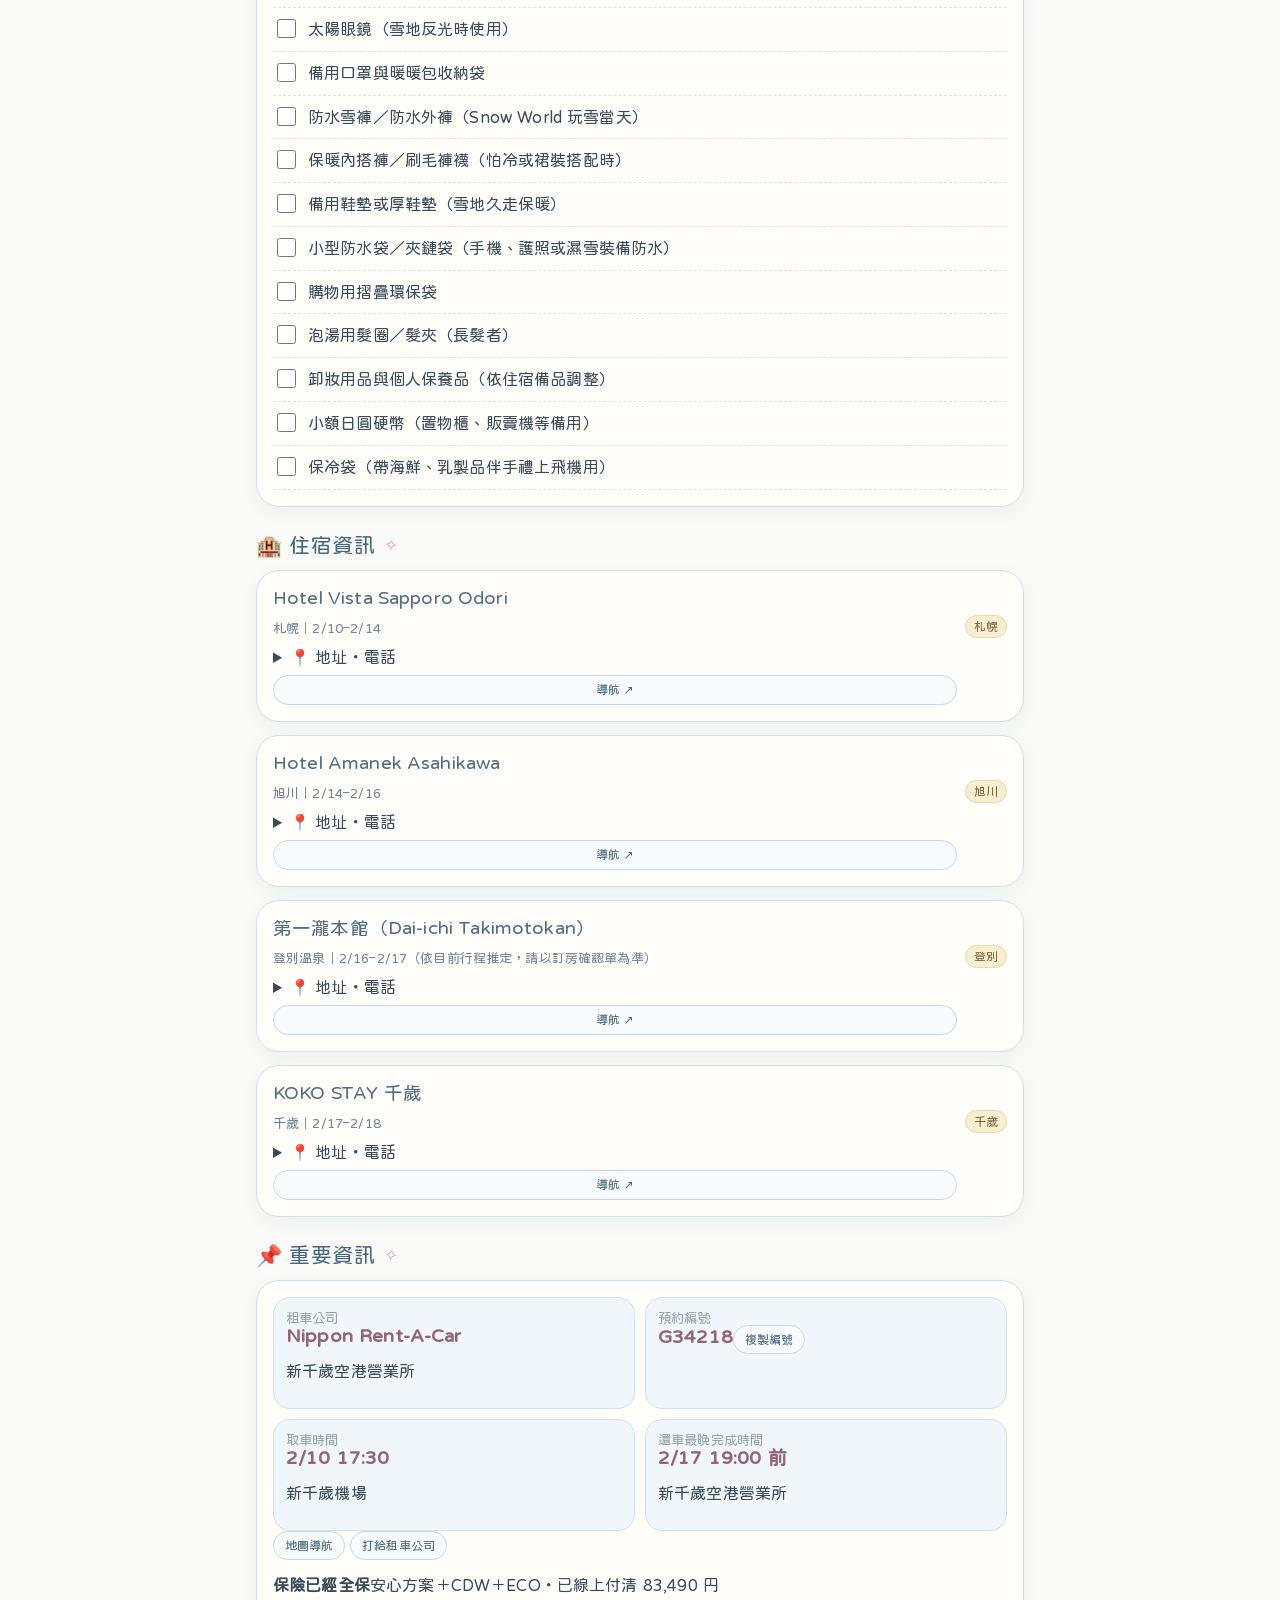
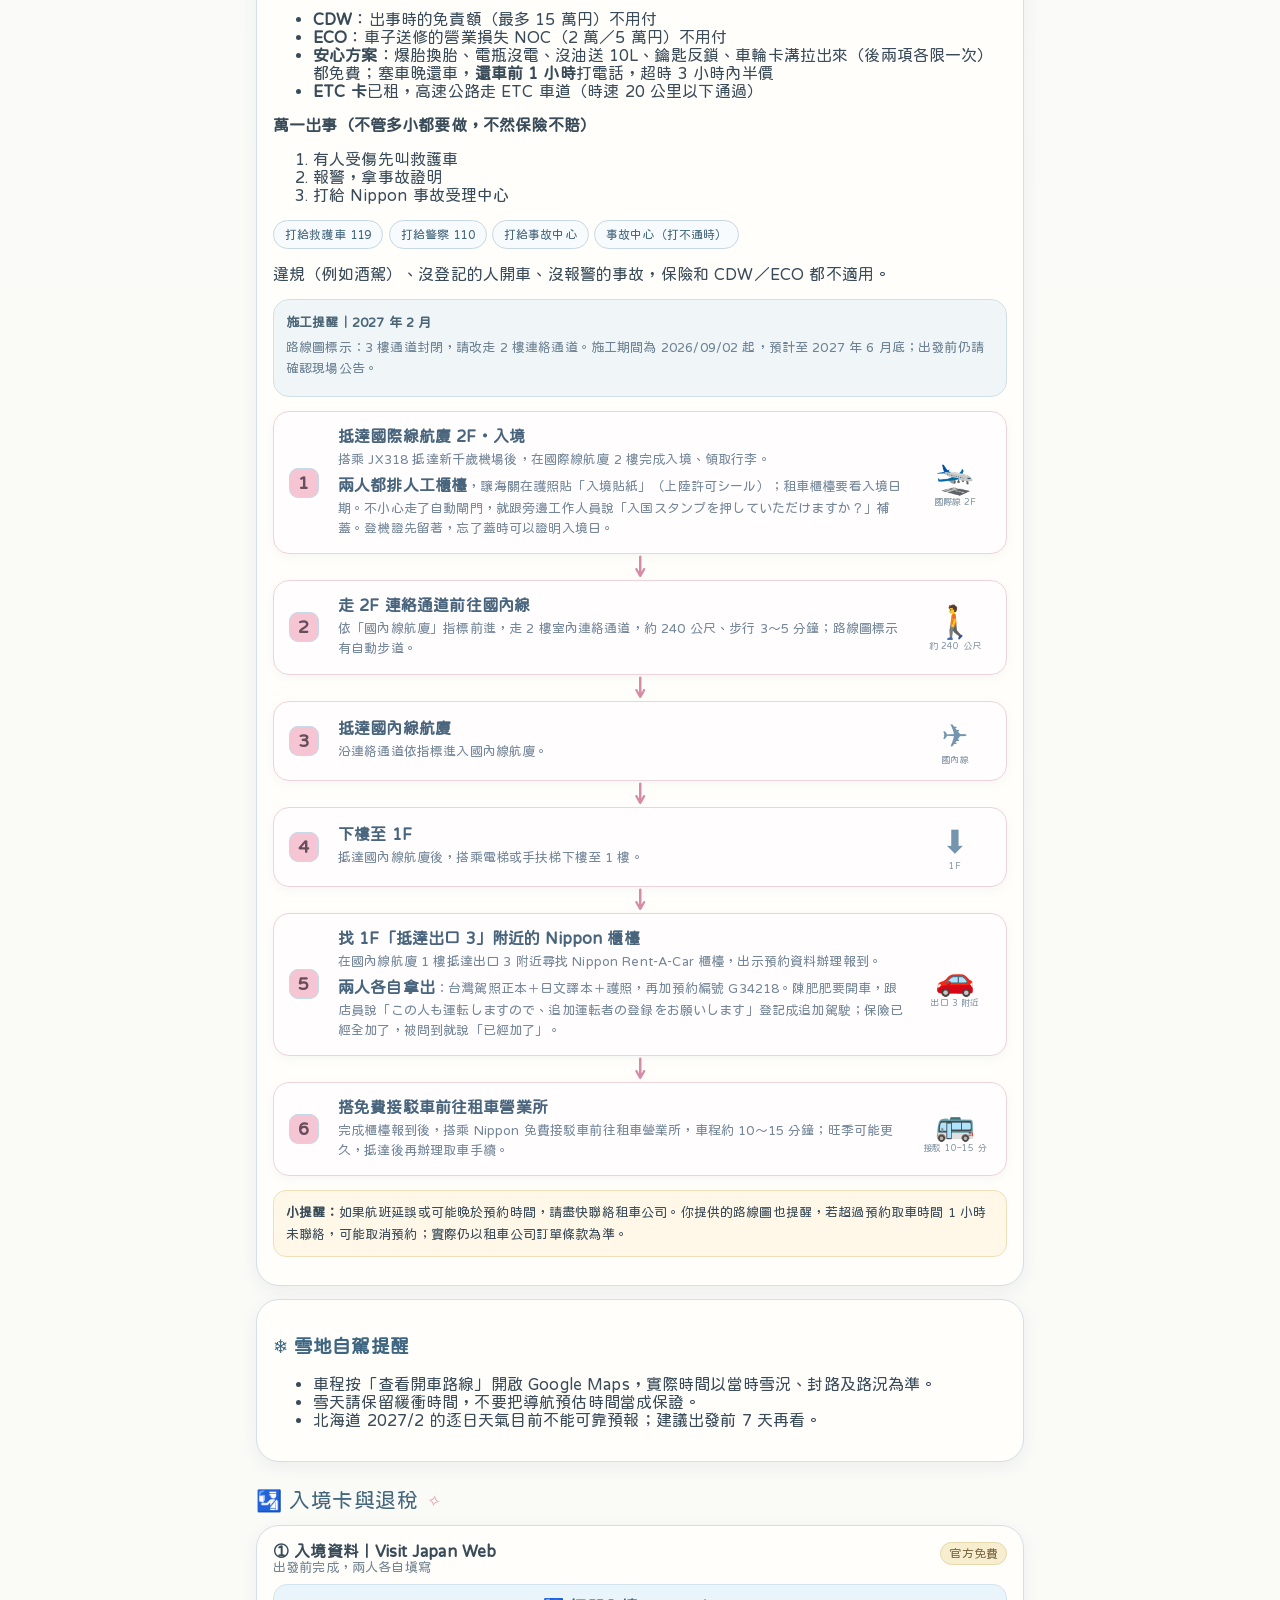
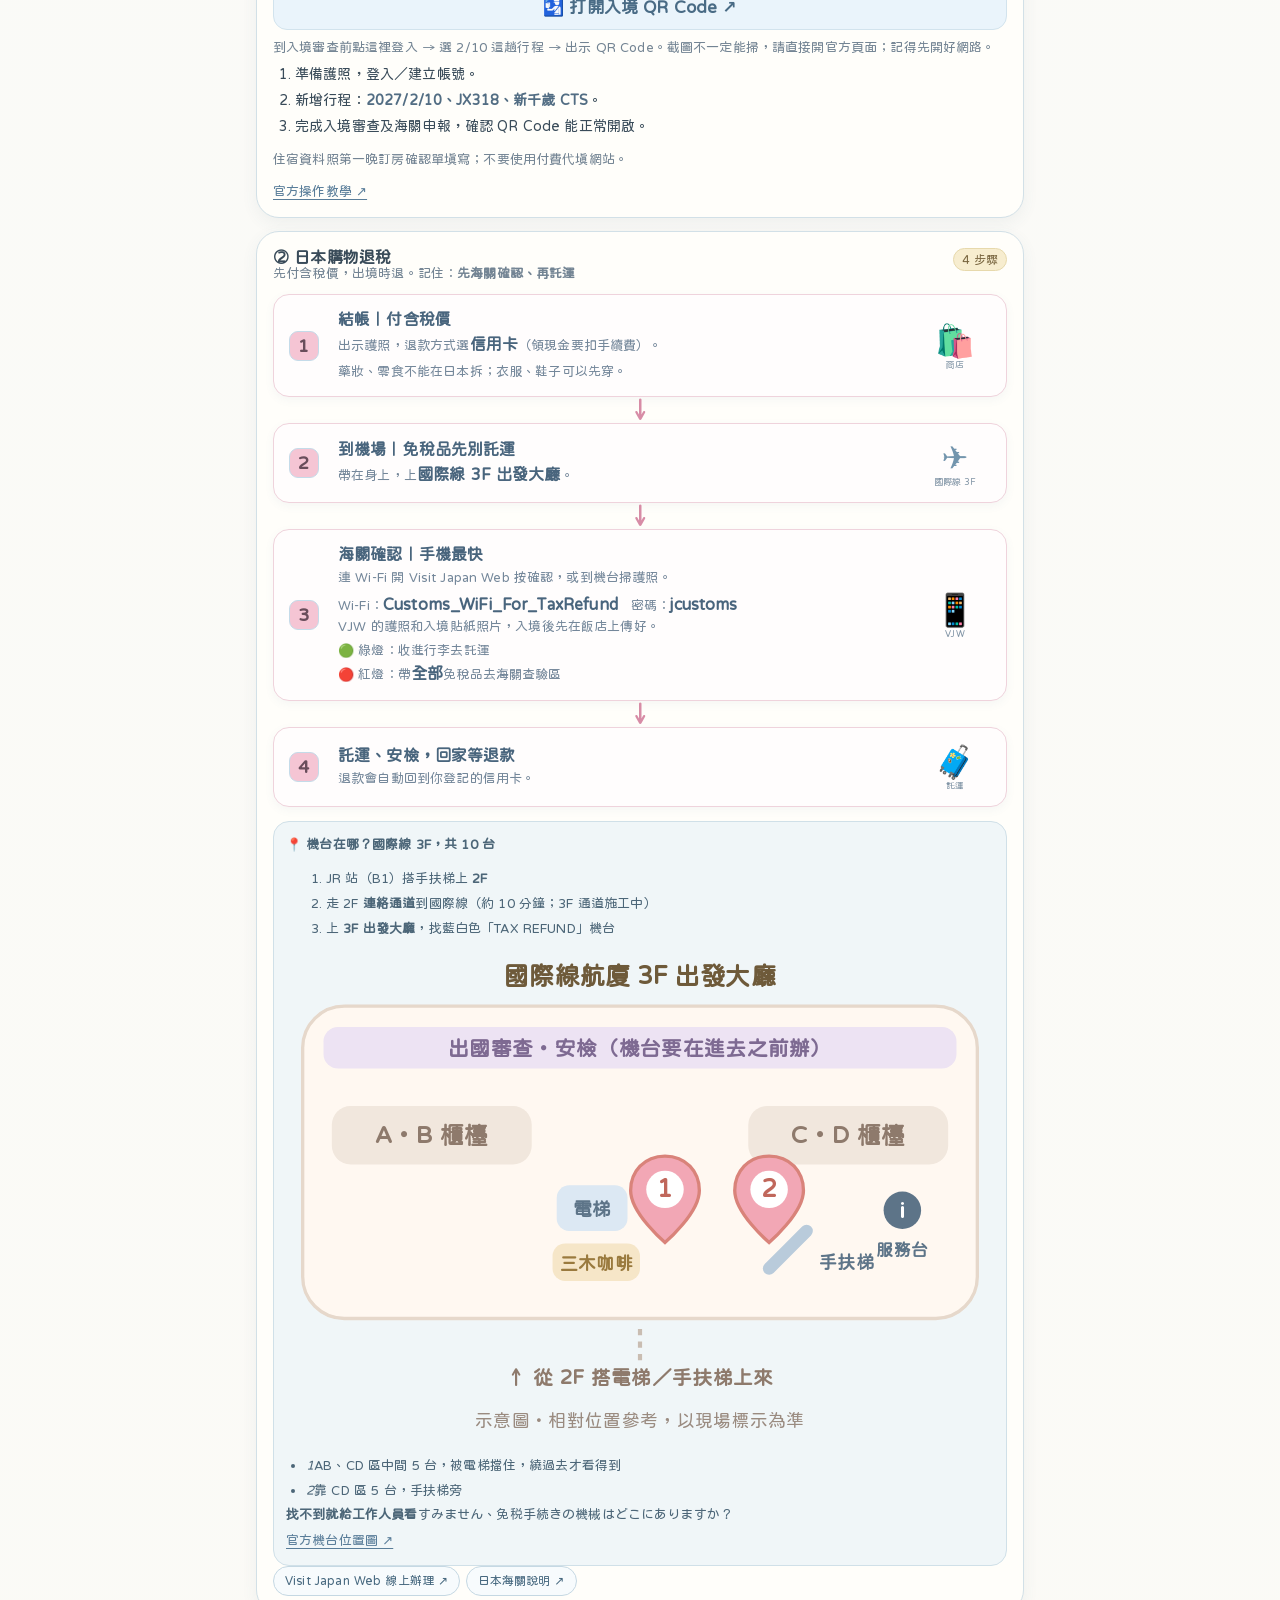
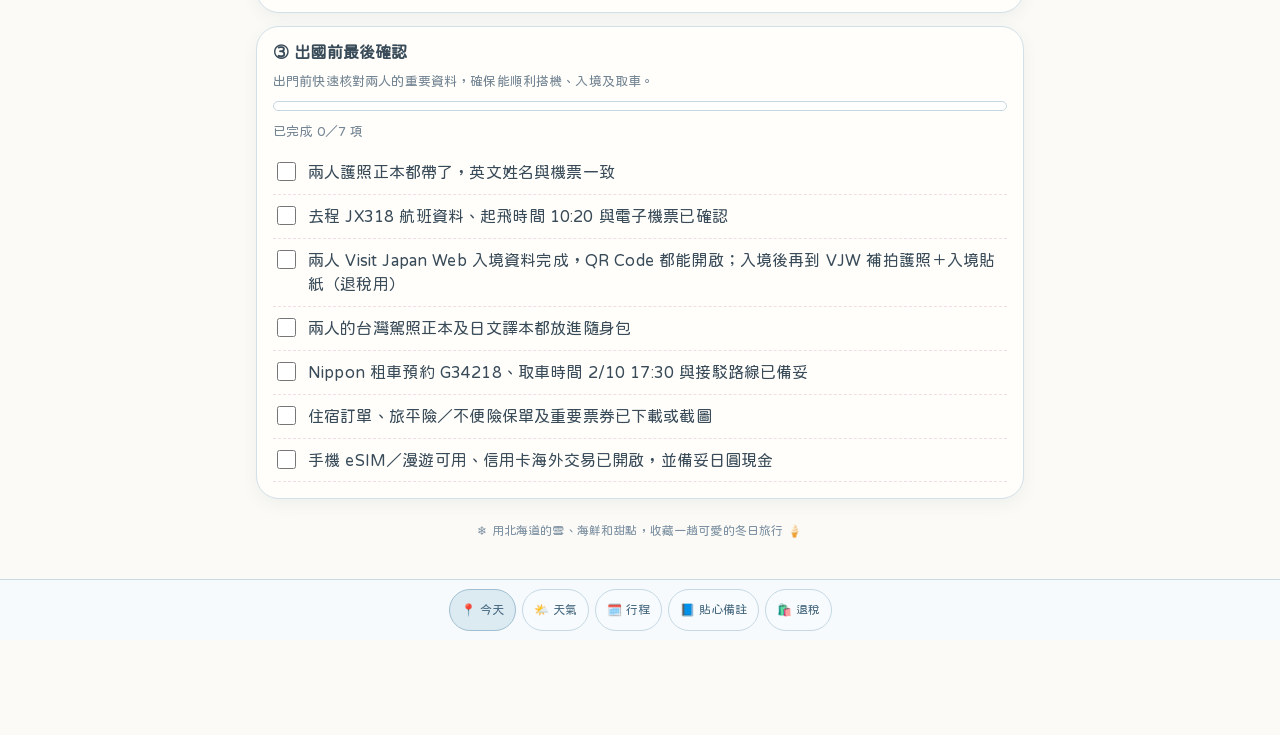
==== commit 5d7209f1: "D9: merge two New Chitose airport stops into one Co-Authored-By: Claude Opus 5.5 <noreply@anthropic." ====
--- a/template/trips/hokkaido-2027/orig.html
+++ b/template/trips/hokkaido-2027/orig.html
@@ -479,6 +479,11 @@
 for(let j=1;j<40;j++){const k='event-0-'+j,v=localStorage.getItem(k);if(v==null)continue;localStorage.removeItem(k);if(j>1)localStorage.setItem('event-0-'+(j-1),v);}
 ['hk-adjust-v1','hk-rate-v1'].forEach(K=>{const o=JSON.parse(localStorage.getItem(K)||'{}'),r={};Object.keys(o).sort((a,b)=>+a.split('-')[1]-+b.split('-')[1]).forEach(k=>{const [d,j]=k.split('-').map(Number);if(d===0){if(j===1)return;r['0-'+sh(j)]=o[k];}else r[k]=o[k];});localStorage.setItem(K,JSON.stringify(r));});
 localStorage.setItem('hk-mig-d1air','1');}catch(e){}})();
+/* D9 合併新千歲機場兩站：第 8 天第 2 站刪除 */
+(function(){try{if(localStorage.getItem('hk-mig-d9air'))return;
+for(let j=2;j<20;j++){const k='event-8-'+j,v=localStorage.getItem(k);if(v==null)continue;localStorage.removeItem(k);if(j>2)localStorage.setItem('event-8-'+(j-1),v);}
+['hk-adjust-v1','hk-rate-v1'].forEach(K=>{const o=JSON.parse(localStorage.getItem(K)||'{}'),r={};Object.keys(o).sort((a,b)=>+a.split('-')[1]-+b.split('-')[1]).forEach(k=>{const [d,j]=k.split('-').map(Number);if(d===8){if(j===2)return;r['8-'+(j>2?j-1:j)]=o[k];}else r[k]=o[k];});localStorage.setItem(K,JSON.stringify(r));});
+localStorage.setItem('hk-mig-d9air','1');}catch(e){}})();
 
 const days=[
 {date:'2027-02-10',label:'札幌・抵達與燒肉',route:'台中 → 新千歲 → 札幌',theme:'第一口北海道美食：燒肉與夜間補給',food:'🥩',walkLegs:[4,5,6],weather:'新千歲／札幌｜2 月冬季，出發前 7 天更新逐日預報。',events:[
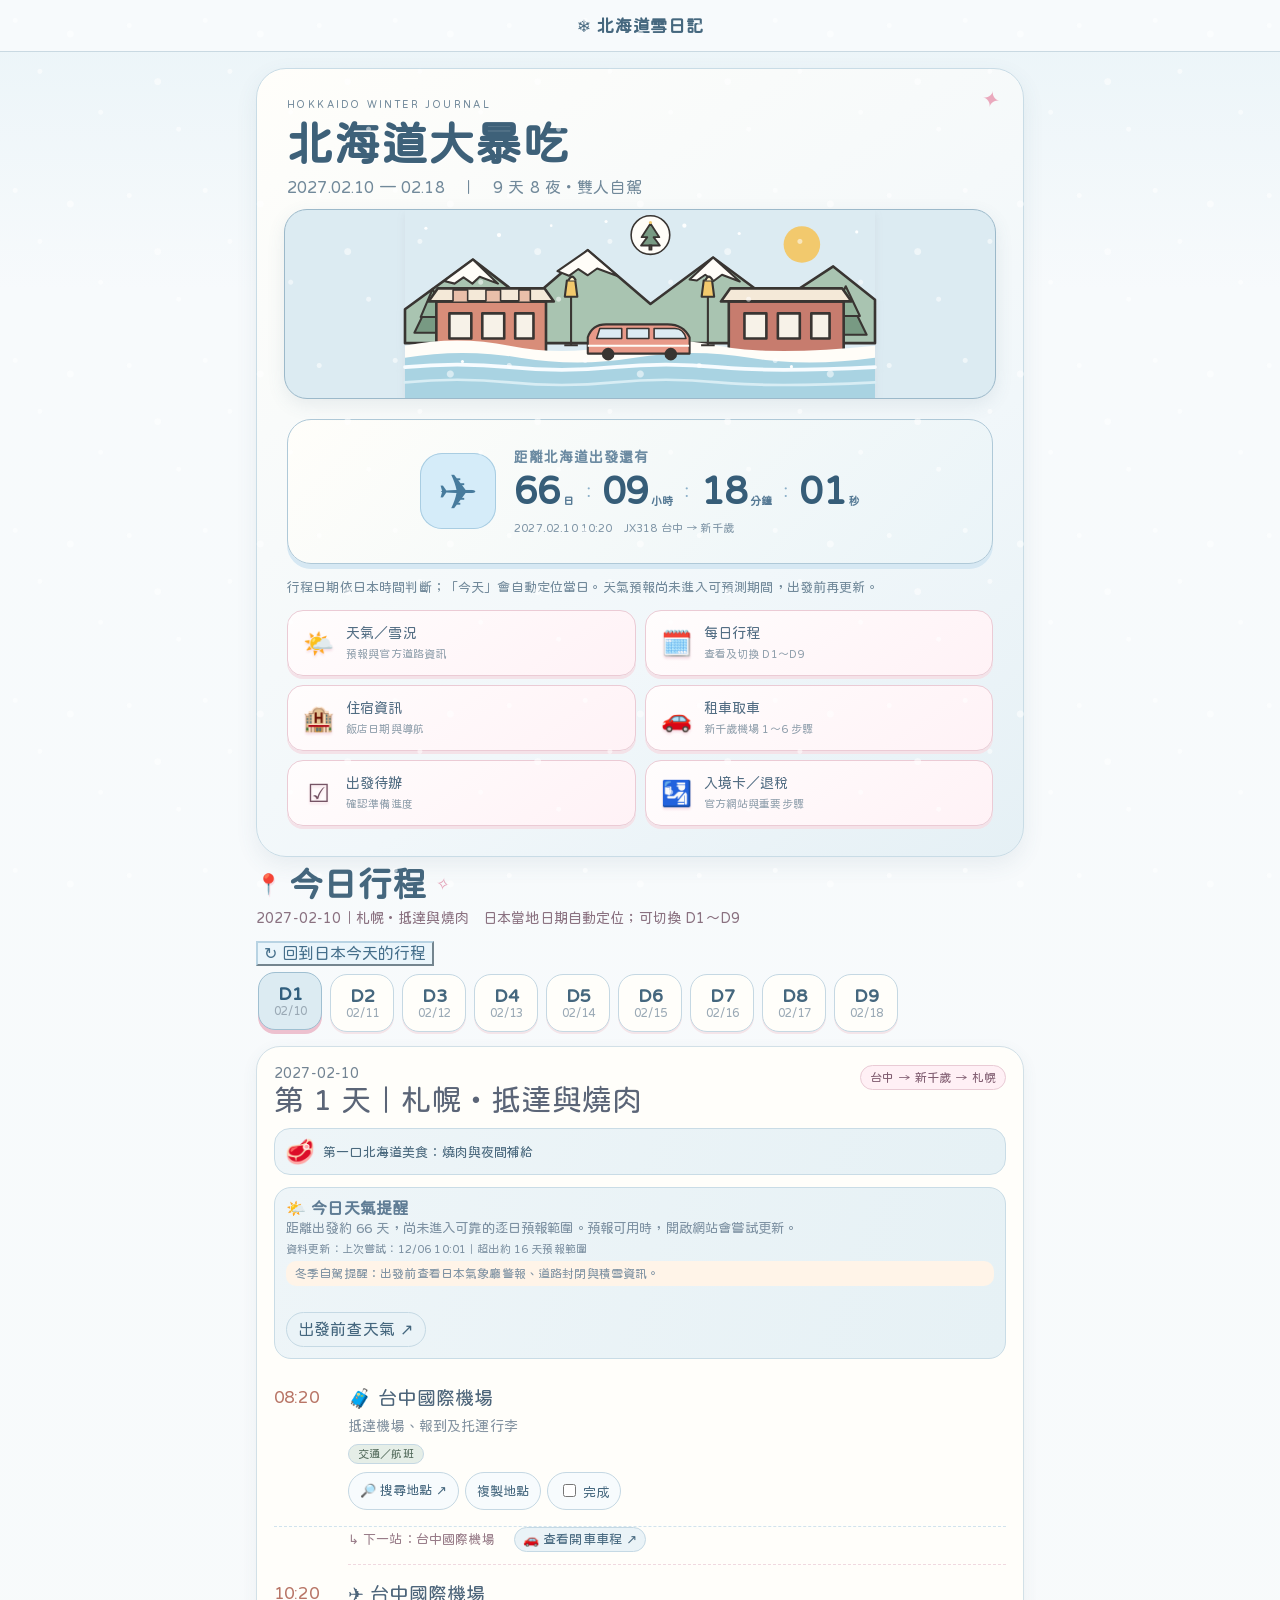
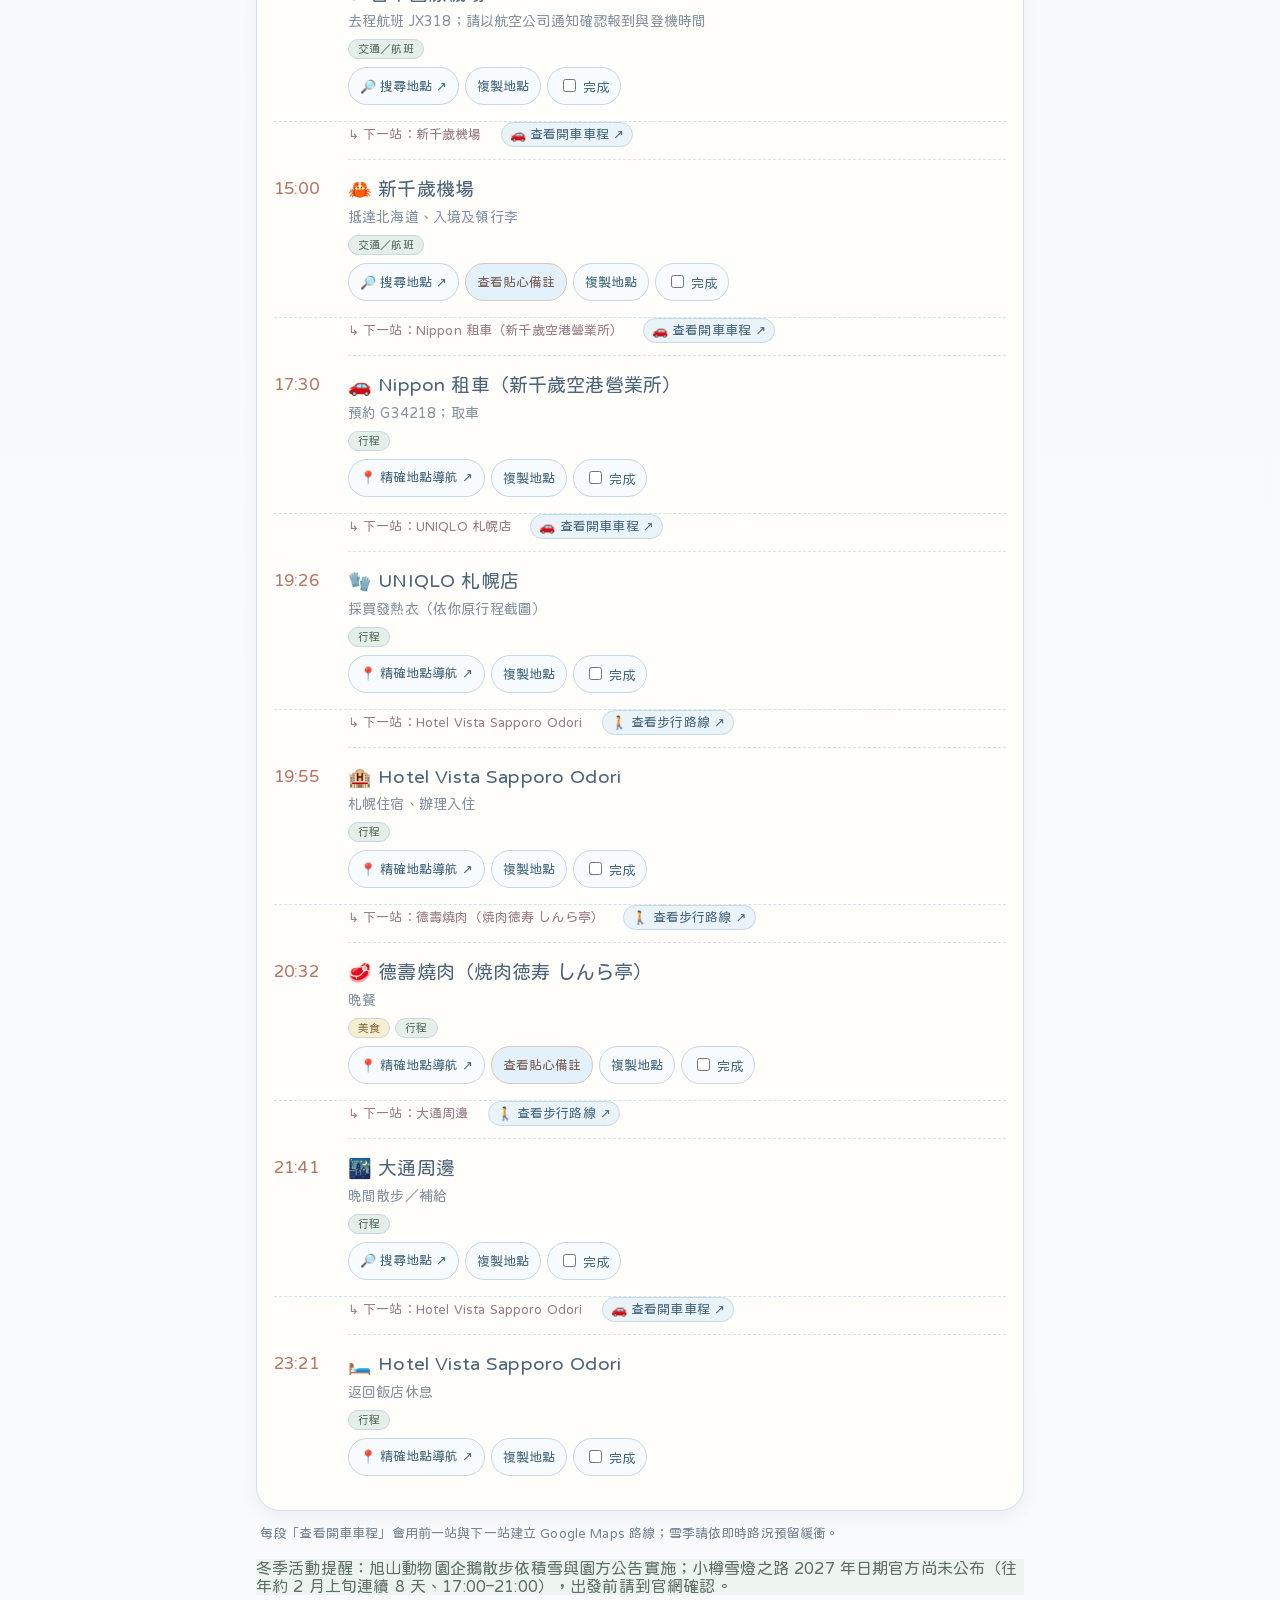
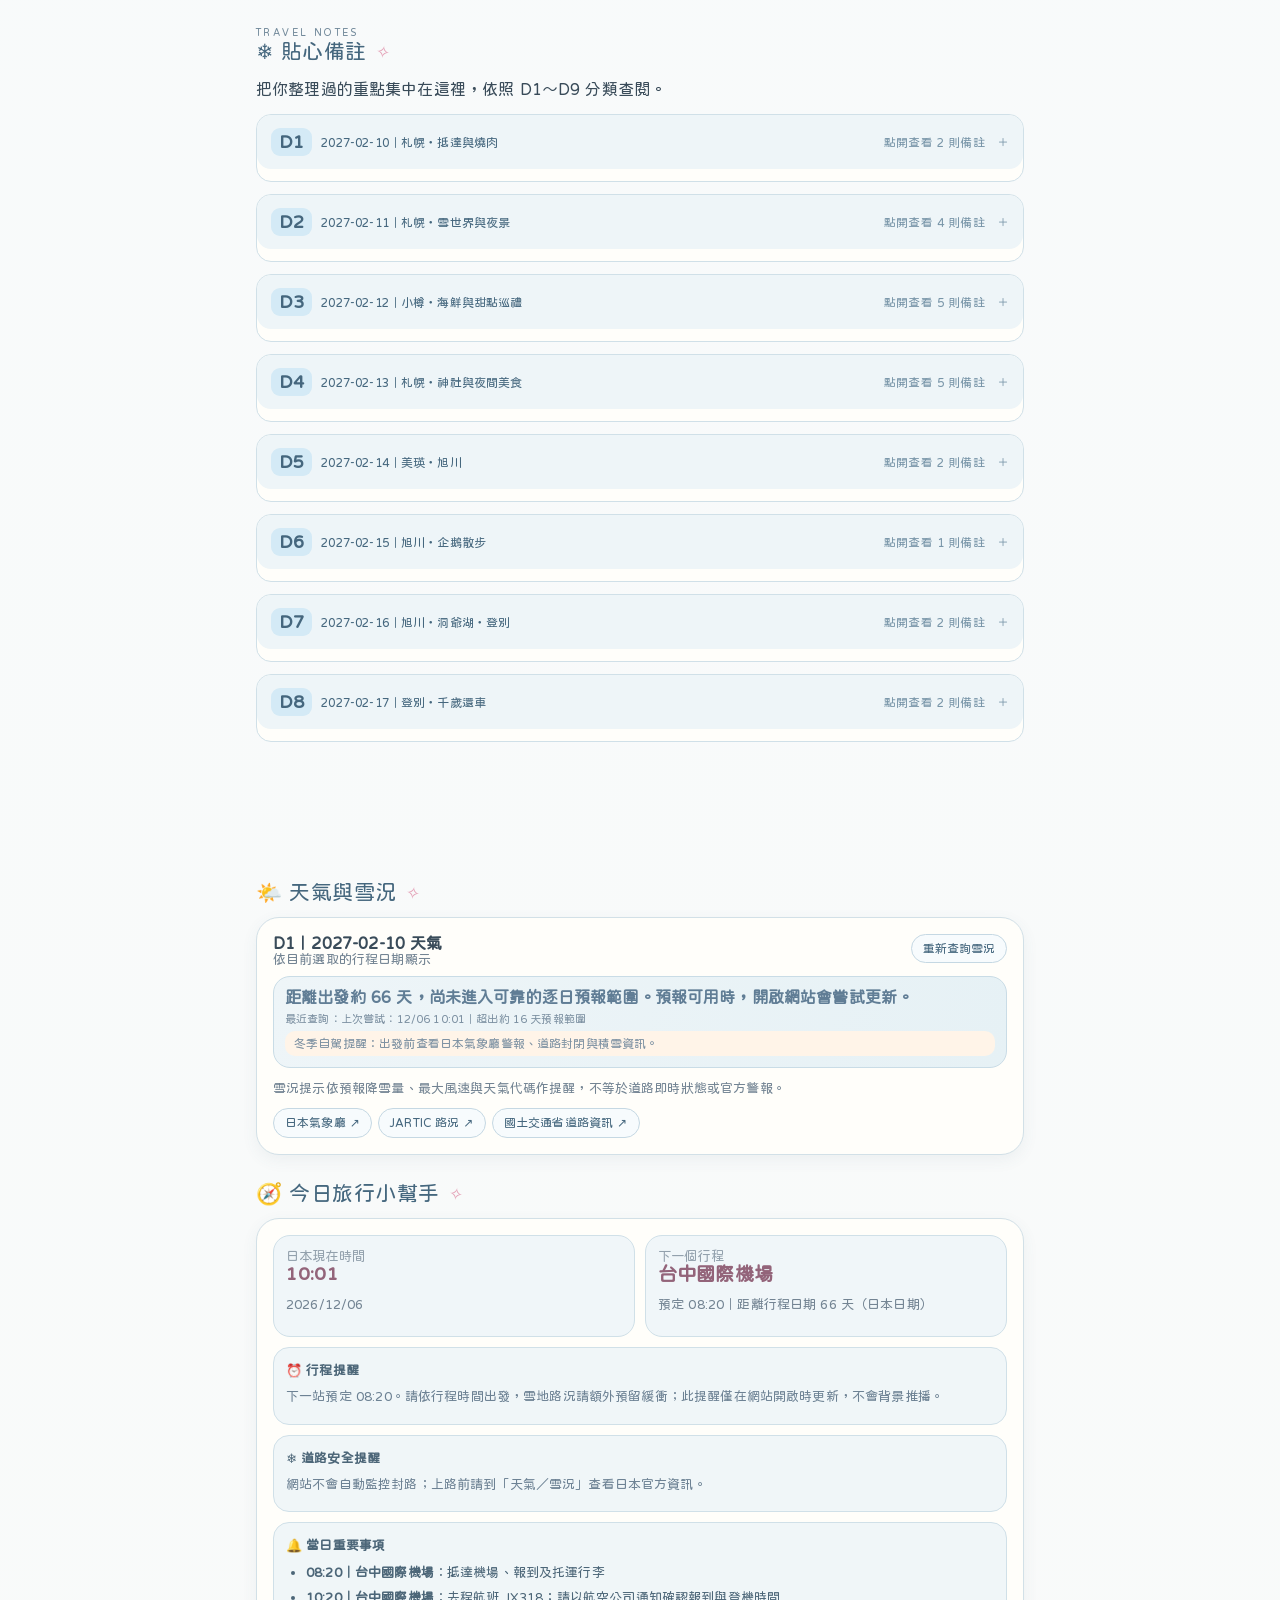
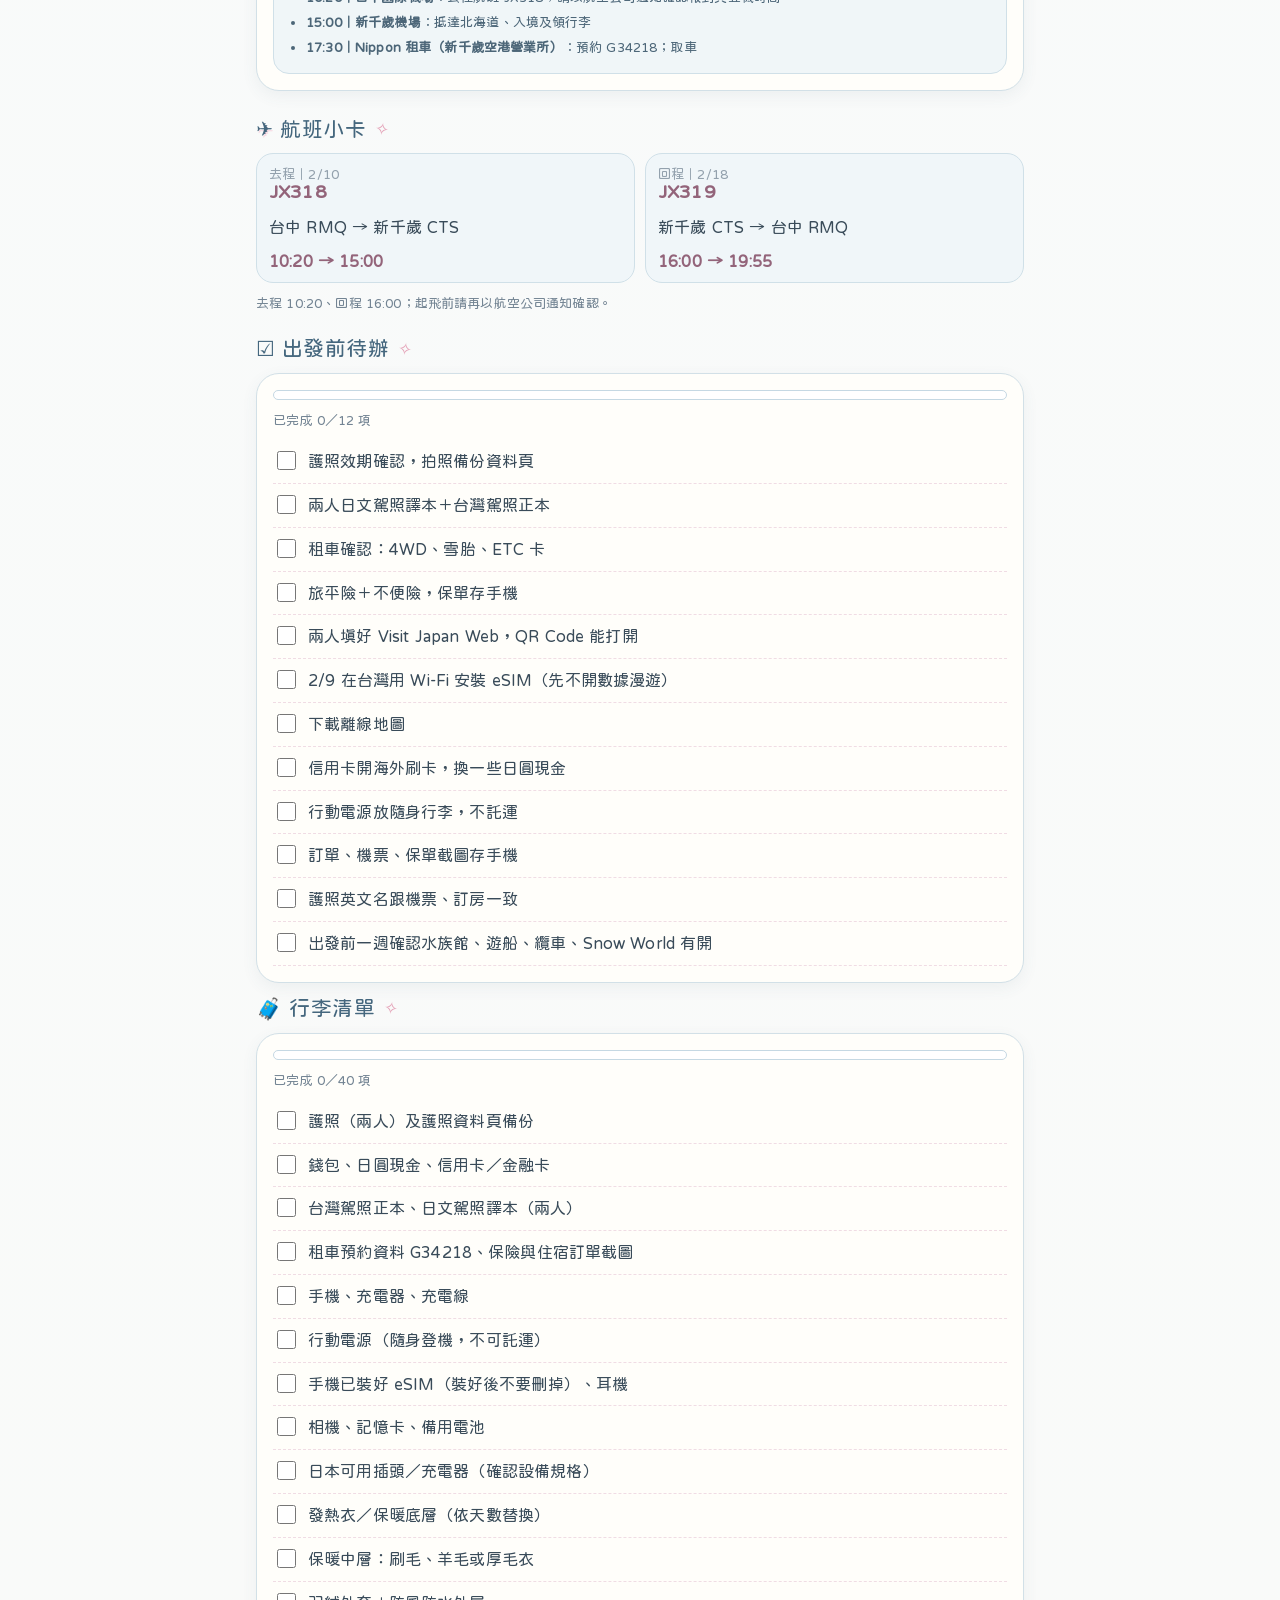
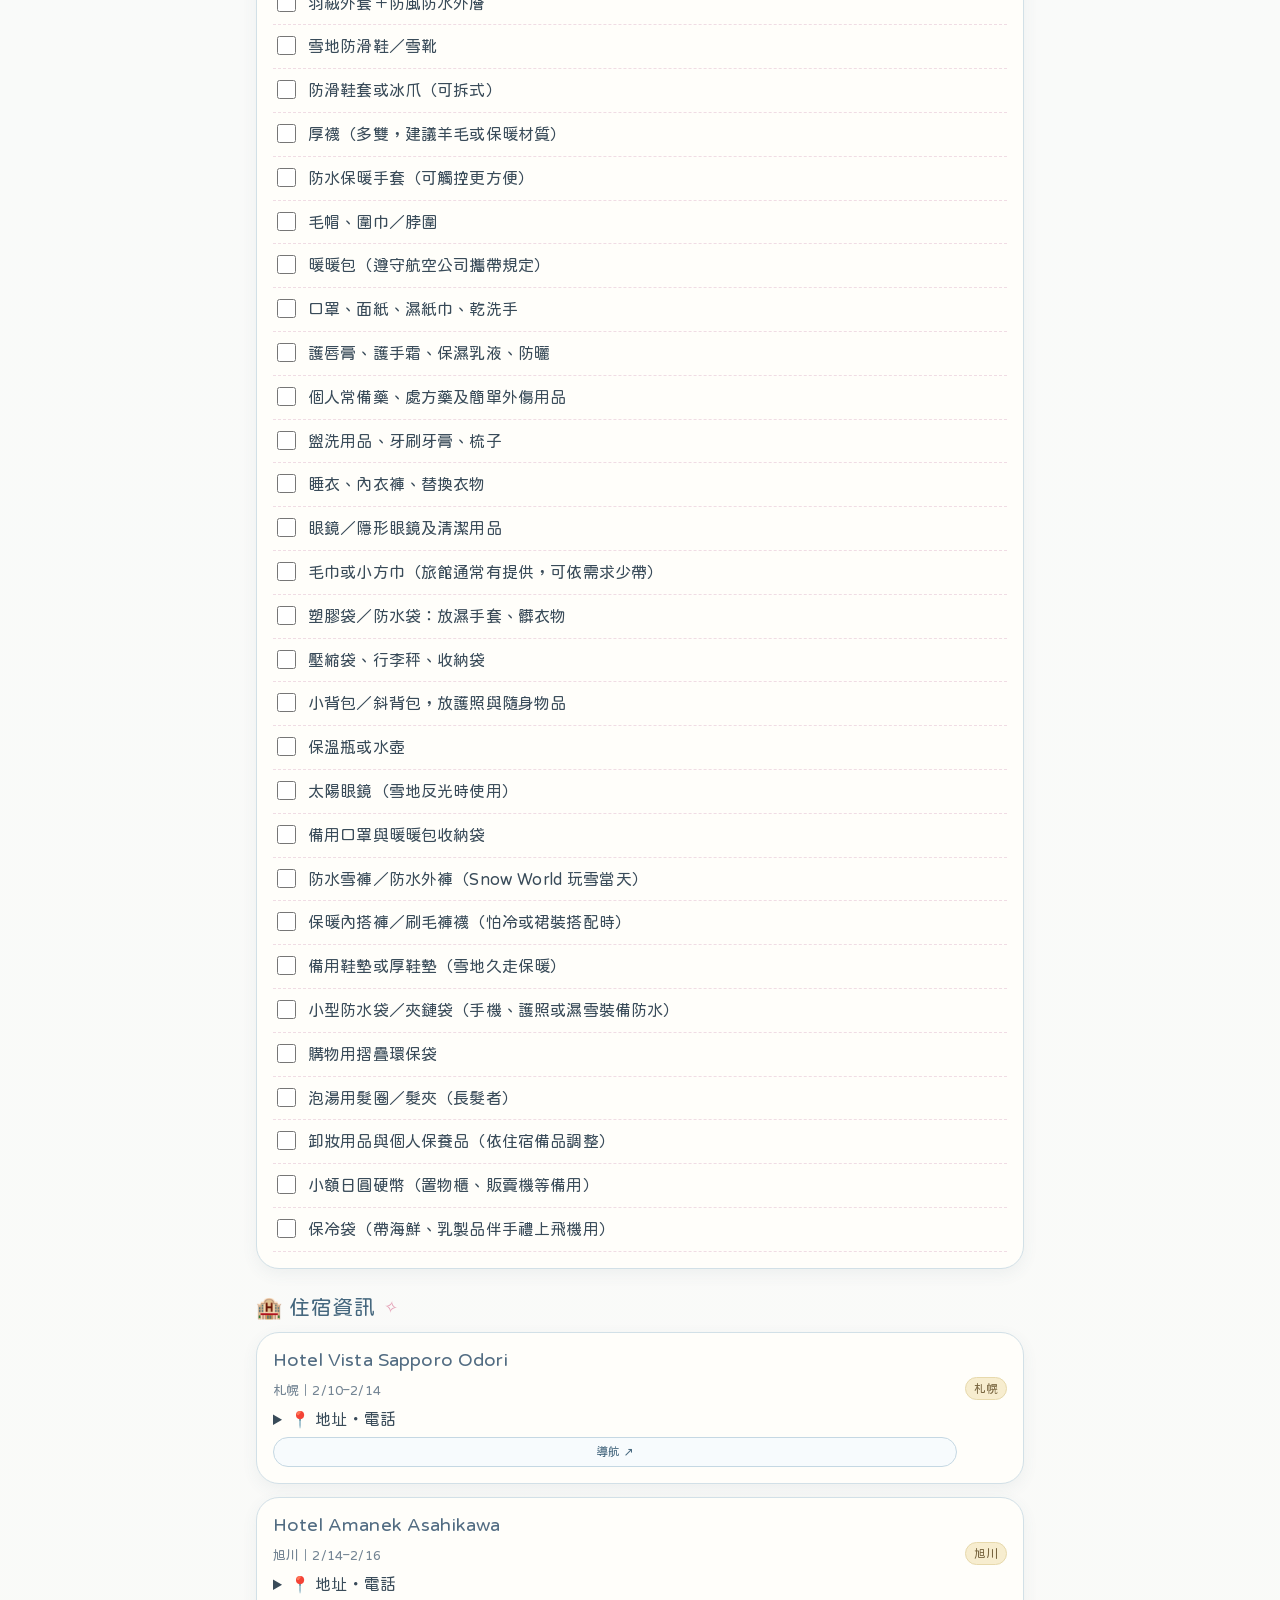
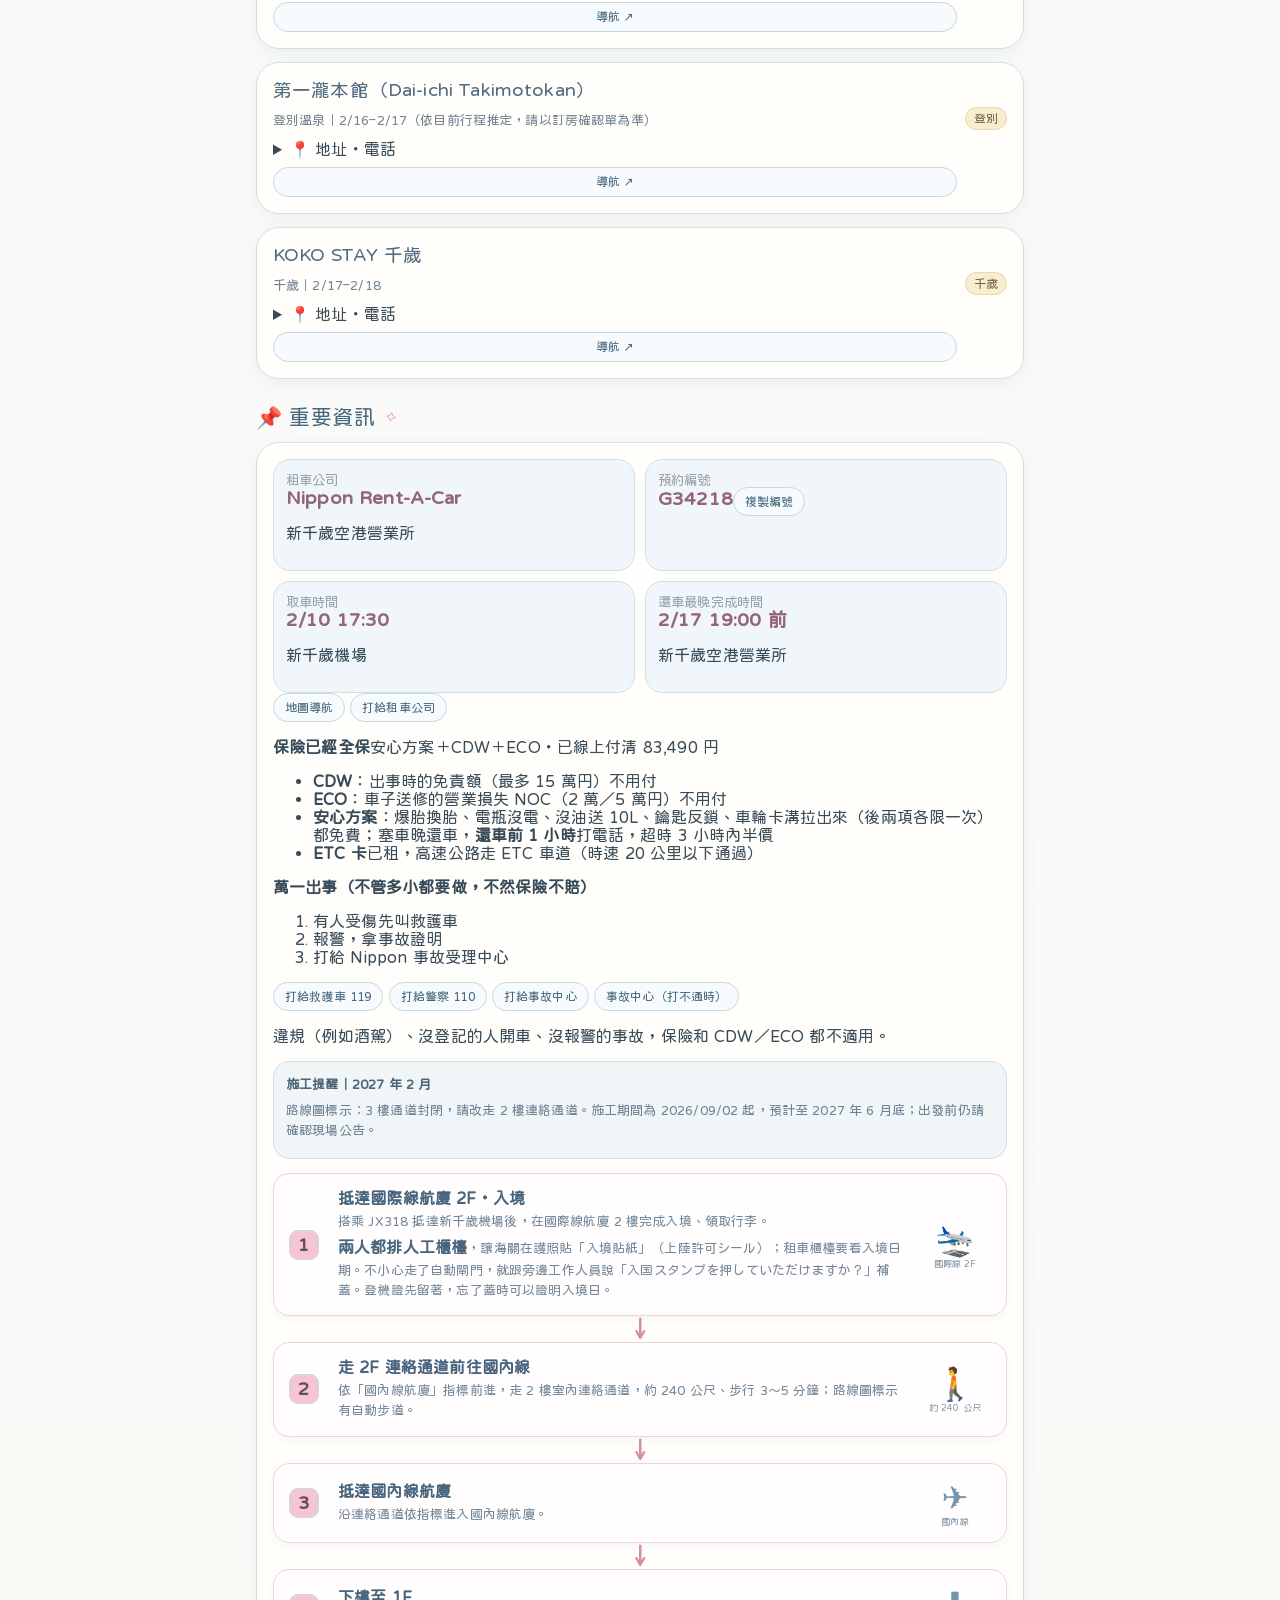
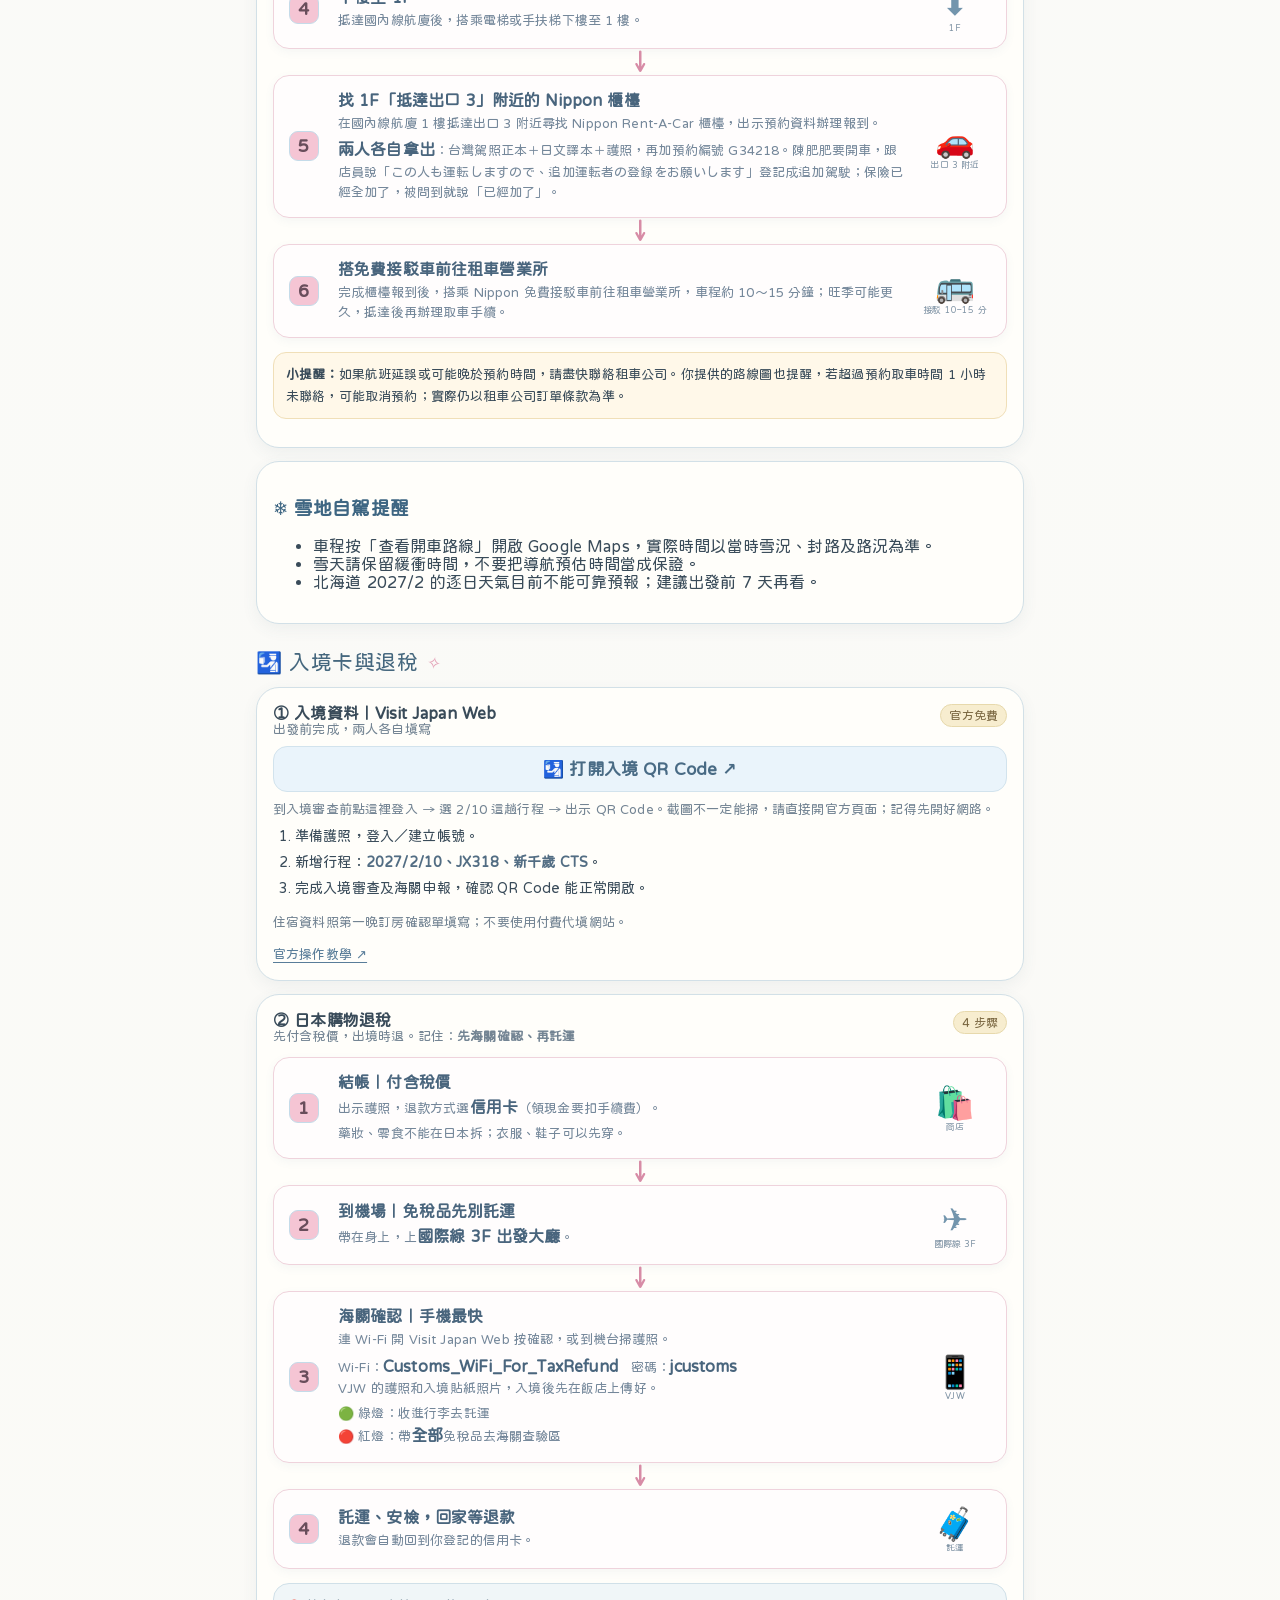
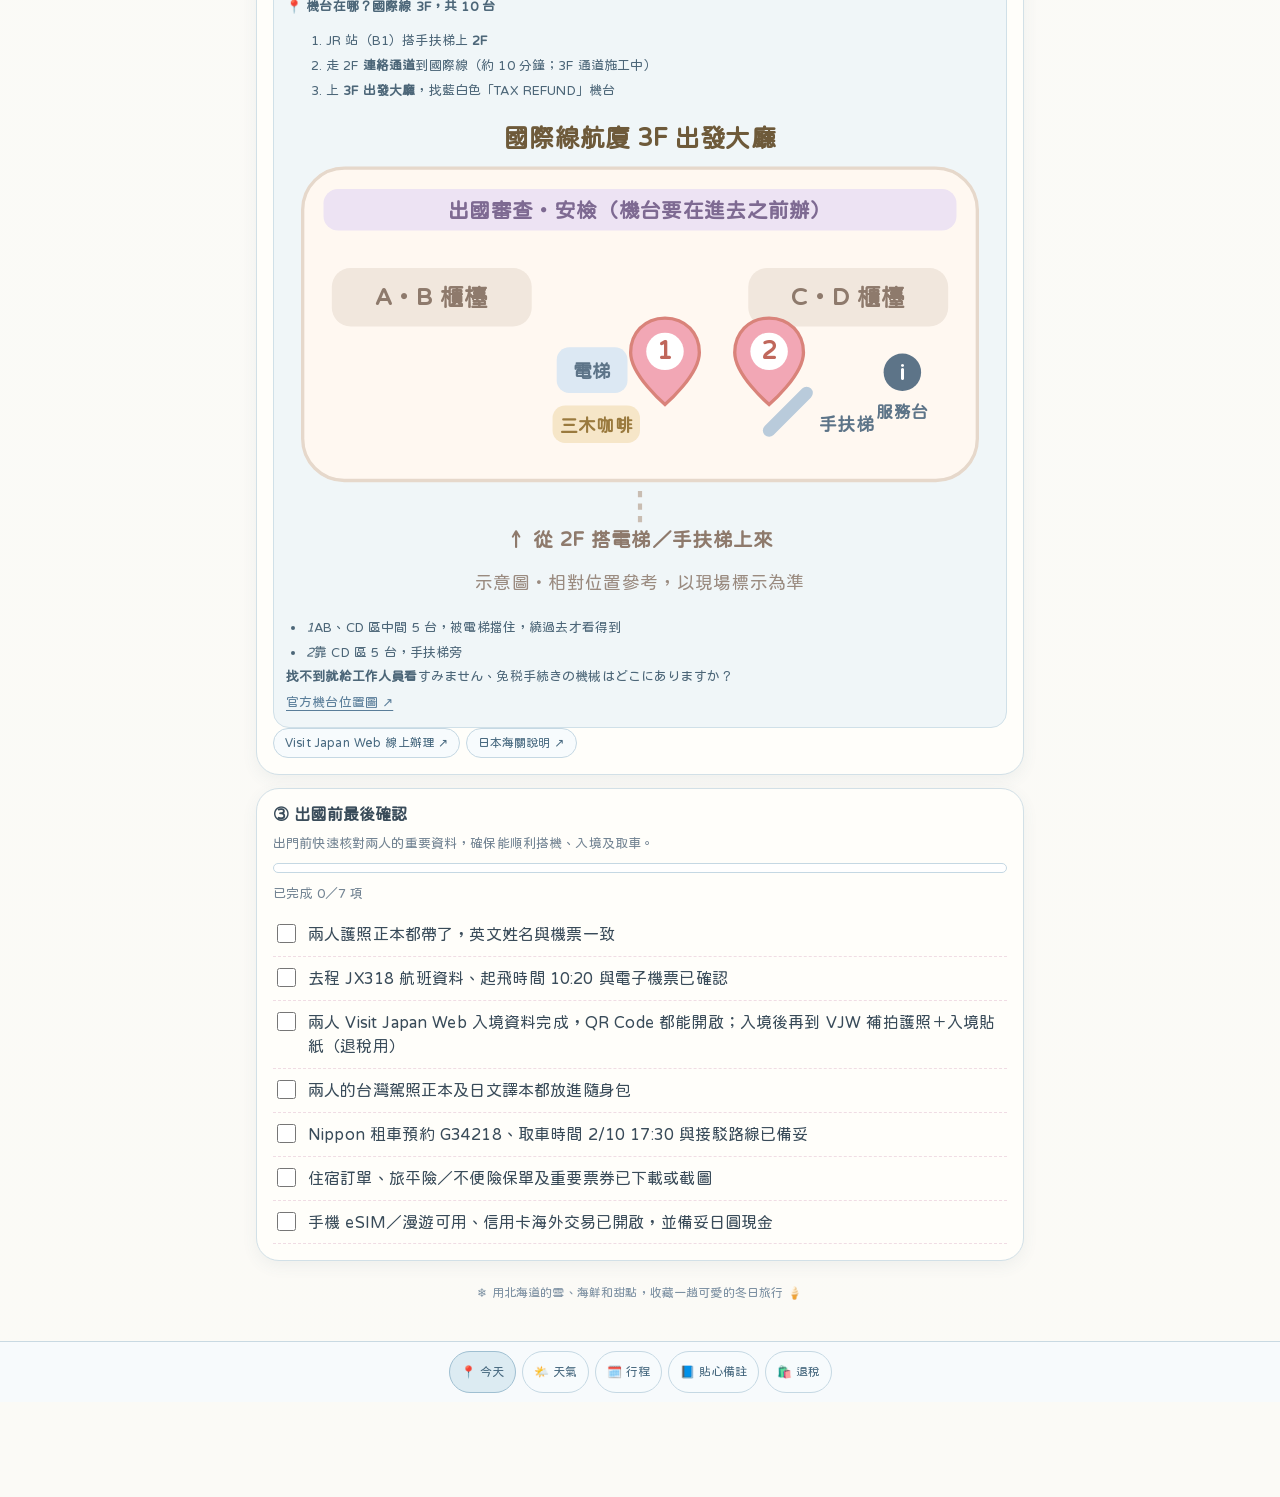
==== commit 96675acc: "Trim prep checklist to 12 items, keep checked state Co-Authored-By: Claude Opus 5.5 <noreply@anthrop" ====
--- a/template/trips/hokkaido-2027/orig.html
+++ b/template/trips/hokkaido-2027/orig.html
@@ -390,7 +390,7 @@
 <section class="section" id="weather"><h2>🌤️ 天氣與雪況</h2><div class="card"><div class="dayhead"><div><b id="weatherDayTitle">D1｜當日天氣</b><div class="muted">依目前選取的行程日期顯示</div></div><button class="smallbtn" id="refreshWeather" aria-label="重新查詢北海道天氣與雪況">重新查詢雪況</button></div><div class="weather" style="margin:0"><strong id="homeWeatherText">正在準備天氣資料…</strong><small class="weather-meta" id="homeWeatherMeta">開啟網站時會嘗試更新</small><small class="weather-risk" id="homeWeatherRisk">預報尚未取得；請留意官方公告。</small></div><p class="muted">雪況提示依預報降雪量、最大風速與天氣代碼作提醒，不等於道路即時狀態或官方警報。</p><div class="event-actions"><a class="smallbtn" href="https://www.jma.go.jp/bosai/" rel="noopener" target="_blank">日本氣象廳 ↗</a><a class="smallbtn" href="https://www.jartic.or.jp/" rel="noopener" target="_blank">JARTIC 路況 ↗</a><a class="smallbtn" href="https://www.road-info-prvs.mlit.go.jp/" rel="noopener" target="_blank">國土交通省道路資訊 ↗</a></div></div></section>
 <section class="section" id="trip-tools"><h2>🧭 今日旅行小幫手</h2><div class="card"><div class="info-grid"><div class="mini"><small>日本現在時間</small><strong id="jpClock">—</strong><p class="muted" id="jpDate"></p></div><div class="mini"><small>下一個行程</small><strong id="nextStop">出發前準備</strong><p class="muted" id="nextStopTime">按「今天」查看當日安排</p></div></div><div class="alert-panel" id="scheduleAlert"><b>⏰ 行程提醒</b><p id="scheduleAlertText">依每日行程時間表整理；請預留雪地交通緩衝。</p></div><div class="alert-panel"><b>❄️ 道路安全提醒</b><p>網站不會自動監控封路；上路前請到「天氣／雪況」查看日本官方資訊。</p></div><div class="alert-panel"><b>🔔 當日重要事項</b><ul id="importantReminders"><li>選擇「今天」後顯示當日航班、租車、纜車及活動提醒。</li></ul></div></div></section>
 <section class="section" id="flights"><h2><span class="deco">✈️</span> 航班小卡</h2><div class="flightgrid"><div class="mini"><small>去程｜2/10</small><strong>JX318</strong><p>台中 RMQ → 新千歲 CTS</p><b>10:20 → 15:00</b></div><div class="mini"><small>回程｜2/18</small><strong>JX319</strong><p>新千歲 CTS → 台中 RMQ</p><b>16:00 → 19:55</b></div></div><p class="muted">去程 10:20、回程 16:00；起飛前請再以航空公司通知確認。</p></section>
-<section class="section" id="checklists"><h2>☑️ 出發前待辦 </h2><div class="card"><div class="progress"><i id="prepProgress"></i></div><p class="muted" id="prepCount">共 28 項｜可直接勾選</p><div id="prepList"><label class="checkrow"><input type="checkbox"/><span>兩人各自確認護照效期，拍照備份護照資料頁</span></label><label class="checkrow"><input type="checkbox"/><span>兩人各自辦妥日文駕照譯本，並攜帶台灣駕照正本</span></label><label class="checkrow"><input type="checkbox"/><span>確認租車預約 G34218：2/10 17:30 取車、2/17 19:00 還車</span></label><label class="checkrow"><input type="checkbox"/><span>確認租車車型為適合雪地的 4WD，並確認雪胎、保險、ETC 卡及雪地行車用品</span></label><label class="checkrow"><input type="checkbox"/><span>下載 Nippon 租車接駁路線圖；抵達後依國際線 2F → 2F 連絡通道 → 國內線 1F 出口 3 附近櫃檯 → 免費接駁車順序辦理</span></label><label class="checkrow"><input type="checkbox"/><span>確認四間住宿訂單、入住時間、停車方式及第一瀧本館晚餐／早餐方案</span></label><label class="checkrow"><input type="checkbox"/><span>再次核對去程 JX318 10:20、回程 JX319 16:00 與航廈資訊</span></label><label class="checkrow"><input type="checkbox"/><span>完成兩人旅平險＋不便險，保存保單與緊急聯絡電話</span></label><label class="checkrow"><input type="checkbox"/><span>設定 eSIM／漫遊、下載離線地圖及日文地址</span></label><label class="checkrow"><input type="checkbox"/><span>兩人各自完成 Visit Japan Web 入境資料，確認 QR Code 能在官方頁面正常開啟</span></label><label class="checkrow"><input type="checkbox"/><span>出發前確認日本免稅新制、購物護照要求及退稅業者退款方式</span></label><label class="checkrow"><input type="checkbox"/><span>確認新千歲機場退稅機台位置、海關確認流程；免稅商品先不要放進託運行李</span></label><label class="checkrow"><input type="checkbox"/><span>確認小樽水族館營業時間、企鵝散步是否舉行及當日場次</span></label><label class="checkrow"><input type="checkbox"/><span>確認小樽運河遊船班次、集合地點及是否需預約</span></label><label class="checkrow"><input type="checkbox"/><span>確認藻岩山／大倉山／有珠山纜車冬季營運與末班時間</span></label><label class="checkrow"><input type="checkbox"/><span>確認餐廳訂位、分店、營業時間及最後點餐時間</span></label><label class="checkrow"><input type="checkbox"/><span>確認 Snow World 開放狀況、雪橇等活動規則及交通資訊</span></label><label class="checkrow"><input type="checkbox"/><span>出發前 7 天開始查看天氣；每天出發前再查降雪、風速與道路管制</span></label><label class="checkrow"><input type="checkbox"/><span>收藏日本氣象廳、JARTIC、國土交通省道路資訊入口</span></label><label class="checkrow"><input type="checkbox"/><span>準備信用卡海外刷卡設定、日圓現金及備用付款方式</span></label><label class="checkrow"><input type="checkbox"/><span>確認手機漫遊、行動電源可登機（隨身攜帶，不託運）</span></label><label class="checkrow"><input type="checkbox"/><span>把租車預約、住宿訂單、航班、保險與重要票券存成離線截圖</span></label><label class="checkrow"><input type="checkbox"/><span>確認兩人護照英文姓名與機票、住宿訂單一致</span></label><label class="checkrow"><input type="checkbox"/><span>確認租車時需出示的護照、台灣駕照、日文譯本及信用卡均隨身攜帶</span></label><label class="checkrow"><input type="checkbox"/><span>確認雪地駕駛前熟悉除霜、燈光、雨刷、四輪驅動及緊急聯絡方式</span></label><label class="checkrow"><input type="checkbox"/><span>確認住宿是否提供浴衣、毛巾、牙刷等備品，避免重複攜帶</span></label><label class="checkrow"><input type="checkbox"/><span>確認大件行李能放入租車後車廂，並預留雪地衣物取用空間</span></label><label class="checkrow"><input type="checkbox"/><span>出發前確認所有預約／門票的取消規則、付款方式及集合地點</span></label></div></div><h2>🧳 行李清單 </h2><div class="card"><div class="progress"><i id="bagProgress"></i></div><p class="muted" id="bagCount">共 39 項｜可直接勾選</p><div id="bagList"><label class="checkrow"><input type="checkbox"/><span>護照（兩人）及護照資料頁備份</span></label><label class="checkrow"><input type="checkbox"/><span>錢包、日圓現金、信用卡／金融卡</span></label><label class="checkrow"><input type="checkbox"/><span>台灣駕照正本、日文駕照譯本（兩人）</span></label><label class="checkrow"><input type="checkbox"/><span>租車預約資料 G34218、保險與住宿訂單截圖</span></label><label class="checkrow"><input type="checkbox"/><span>手機、充電器、充電線</span></label><label class="checkrow"><input type="checkbox"/><span>行動電源（隨身登機，不可託運）</span></label><label class="checkrow"><input type="checkbox"/><span>eSIM／漫遊設定、耳機</span></label><label class="checkrow"><input type="checkbox"/><span>相機、記憶卡、備用電池</span></label><label class="checkrow"><input type="checkbox"/><span>日本可用插頭／充電器（確認設備規格）</span></label><label class="checkrow"><input type="checkbox"/><span>發熱衣／保暖底層（依天數替換）</span></label><label class="checkrow"><input type="checkbox"/><span>保暖中層：刷毛、羊毛或厚毛衣</span></label><label class="checkrow"><input type="checkbox"/><span>羽絨外套＋防風防水外層</span></label><label class="checkrow"><input type="checkbox"/><span>雪地防滑鞋／雪靴</span></label><label class="checkrow"><input type="checkbox"/><span>防滑鞋套或冰爪（可拆式）</span></label><label class="checkrow"><input type="checkbox"/><span>厚襪（多雙，建議羊毛或保暖材質）</span></label><label class="checkrow"><input type="checkbox"/><span>防水保暖手套（可觸控更方便）</span></label><label class="checkrow"><input type="checkbox"/><span>毛帽、圍巾／脖圍</span></label><label class="checkrow"><input type="checkbox"/><span>暖暖包（遵守航空公司攜帶規定）</span></label><label class="checkrow"><input type="checkbox"/><span>口罩、面紙、濕紙巾、乾洗手</span></label><label class="checkrow"><input type="checkbox"/><span>護唇膏、護手霜、保濕乳液、防曬</span></label><label class="checkrow"><input type="checkbox"/><span>個人常備藥、處方藥及簡單外傷用品</span></label><label class="checkrow"><input type="checkbox"/><span>盥洗用品、牙刷牙膏、梳子</span></label><label class="checkrow"><input type="checkbox"/><span>睡衣、內衣褲、替換衣物</span></label><label class="checkrow"><input type="checkbox"/><span>眼鏡／隱形眼鏡及清潔用品</span></label><label class="checkrow"><input type="checkbox"/><span>毛巾或小方巾（旅館通常有提供，可依需求少帶）</span></label><label class="checkrow"><input type="checkbox"/><span>塑膠袋／防水袋：放濕手套、髒衣物</span></label><label class="checkrow"><input type="checkbox"/><span>壓縮袋、行李秤、收納袋</span></label><label class="checkrow"><input type="checkbox"/><span>小背包／斜背包，放護照與隨身物品</span></label><label class="checkrow"><input type="checkbox"/><span>保溫瓶或水壺</span></label><label class="checkrow"><input type="checkbox"/><span>太陽眼鏡（雪地反光時使用）</span></label><label class="checkrow"><input type="checkbox"/><span>備用口罩與暖暖包收納袋</span></label><label class="checkrow"><input type="checkbox"/><span>防水雪褲／防水外褲（Snow World 玩雪當天）</span></label><label class="checkrow"><input type="checkbox"/><span>保暖內搭褲／刷毛褲襪（怕冷或裙裝搭配時）</span></label><label class="checkrow"><input type="checkbox"/><span>備用鞋墊或厚鞋墊（雪地久走保暖）</span></label><label class="checkrow"><input type="checkbox"/><span>小型防水袋／夾鏈袋（手機、護照或濕雪裝備防水）</span></label><label class="checkrow"><input type="checkbox"/><span>購物用摺疊環保袋</span></label><label class="checkrow"><input type="checkbox"/><span>泡湯用髮圈／髮夾（長髮者）</span></label><label class="checkrow"><input type="checkbox"/><span>卸妝用品與個人保養品（依住宿備品調整）</span></label><label class="checkrow"><input type="checkbox"/><span>小額日圓硬幣（置物櫃、販賣機等備用）</span></label></div></div></section>
+<section class="section" id="checklists"><h2>☑️ 出發前待辦 </h2><div class="card"><div class="progress"><i id="prepProgress"></i></div><p class="muted" id="prepCount">共 12 項｜可直接勾選</p><div id="prepList"><label class="checkrow"><input type="checkbox"/><span>兩人各自確認護照效期，拍照備份護照資料頁</span></label><label class="checkrow"><input type="checkbox"/><span>兩人各自辦妥日文駕照譯本，並攜帶台灣駕照正本</span></label><label class="checkrow"><input type="checkbox"/><span>確認租車預約 G34218：2/10 17:30 取車、2/17 19:00 還車</span></label><label class="checkrow"><input type="checkbox"/><span>確認租車車型為適合雪地的 4WD，並確認雪胎、保險、ETC 卡及雪地行車用品</span></label><label class="checkrow"><input type="checkbox"/><span>下載 Nippon 租車接駁路線圖；抵達後依國際線 2F → 2F 連絡通道 → 國內線 1F 出口 3 附近櫃檯 → 免費接駁車順序辦理</span></label><label class="checkrow"><input type="checkbox"/><span>確認四間住宿訂單、入住時間、停車方式及第一瀧本館晚餐／早餐方案</span></label><label class="checkrow"><input type="checkbox"/><span>再次核對去程 JX318 10:20、回程 JX319 16:00 與航廈資訊</span></label><label class="checkrow"><input type="checkbox"/><span>完成兩人旅平險＋不便險，保存保單與緊急聯絡電話</span></label><label class="checkrow"><input type="checkbox"/><span>設定 eSIM／漫遊、下載離線地圖及日文地址</span></label><label class="checkrow"><input type="checkbox"/><span>兩人各自完成 Visit Japan Web 入境資料，確認 QR Code 能在官方頁面正常開啟</span></label><label class="checkrow"><input type="checkbox"/><span>出發前確認日本免稅新制、購物護照要求及退稅業者退款方式</span></label><label class="checkrow"><input type="checkbox"/><span>確認新千歲機場退稅機台位置、海關確認流程；免稅商品先不要放進託運行李</span></label><label class="checkrow"><input type="checkbox"/><span>確認小樽水族館營業時間、企鵝散步是否舉行及當日場次</span></label><label class="checkrow"><input type="checkbox"/><span>確認小樽運河遊船班次、集合地點及是否需預約</span></label><label class="checkrow"><input type="checkbox"/><span>確認藻岩山／大倉山／有珠山纜車冬季營運與末班時間</span></label><label class="checkrow"><input type="checkbox"/><span>確認餐廳訂位、分店、營業時間及最後點餐時間</span></label><label class="checkrow"><input type="checkbox"/><span>確認 Snow World 開放狀況、雪橇等活動規則及交通資訊</span></label><label class="checkrow"><input type="checkbox"/><span>出發前 7 天開始查看天氣；每天出發前再查降雪、風速與道路管制</span></label><label class="checkrow"><input type="checkbox"/><span>收藏日本氣象廳、JARTIC、國土交通省道路資訊入口</span></label><label class="checkrow"><input type="checkbox"/><span>準備信用卡海外刷卡設定、日圓現金及備用付款方式</span></label><label class="checkrow"><input type="checkbox"/><span>確認手機漫遊、行動電源可登機（隨身攜帶，不託運）</span></label><label class="checkrow"><input type="checkbox"/><span>把租車預約、住宿訂單、航班、保險與重要票券存成離線截圖</span></label><label class="checkrow"><input type="checkbox"/><span>確認兩人護照英文姓名與機票、住宿訂單一致</span></label><label class="checkrow"><input type="checkbox"/><span>確認租車時需出示的護照、台灣駕照、日文譯本及信用卡均隨身攜帶</span></label><label class="checkrow"><input type="checkbox"/><span>確認雪地駕駛前熟悉除霜、燈光、雨刷、四輪驅動及緊急聯絡方式</span></label><label class="checkrow"><input type="checkbox"/><span>確認住宿是否提供浴衣、毛巾、牙刷等備品，避免重複攜帶</span></label><label class="checkrow"><input type="checkbox"/><span>確認大件行李能放入租車後車廂，並預留雪地衣物取用空間</span></label><label class="checkrow"><input type="checkbox"/><span>出發前確認所有預約／門票的取消規則、付款方式及集合地點</span></label></div></div><h2>🧳 行李清單 </h2><div class="card"><div class="progress"><i id="bagProgress"></i></div><p class="muted" id="bagCount">共 39 項｜可直接勾選</p><div id="bagList"><label class="checkrow"><input type="checkbox"/><span>護照（兩人）及護照資料頁備份</span></label><label class="checkrow"><input type="checkbox"/><span>錢包、日圓現金、信用卡／金融卡</span></label><label class="checkrow"><input type="checkbox"/><span>台灣駕照正本、日文駕照譯本（兩人）</span></label><label class="checkrow"><input type="checkbox"/><span>租車預約資料 G34218、保險與住宿訂單截圖</span></label><label class="checkrow"><input type="checkbox"/><span>手機、充電器、充電線</span></label><label class="checkrow"><input type="checkbox"/><span>行動電源（隨身登機，不可託運）</span></label><label class="checkrow"><input type="checkbox"/><span>eSIM／漫遊設定、耳機</span></label><label class="checkrow"><input type="checkbox"/><span>相機、記憶卡、備用電池</span></label><label class="checkrow"><input type="checkbox"/><span>日本可用插頭／充電器（確認設備規格）</span></label><label class="checkrow"><input type="checkbox"/><span>發熱衣／保暖底層（依天數替換）</span></label><label class="checkrow"><input type="checkbox"/><span>保暖中層：刷毛、羊毛或厚毛衣</span></label><label class="checkrow"><input type="checkbox"/><span>羽絨外套＋防風防水外層</span></label><label class="checkrow"><input type="checkbox"/><span>雪地防滑鞋／雪靴</span></label><label class="checkrow"><input type="checkbox"/><span>防滑鞋套或冰爪（可拆式）</span></label><label class="checkrow"><input type="checkbox"/><span>厚襪（多雙，建議羊毛或保暖材質）</span></label><label class="checkrow"><input type="checkbox"/><span>防水保暖手套（可觸控更方便）</span></label><label class="checkrow"><input type="checkbox"/><span>毛帽、圍巾／脖圍</span></label><label class="checkrow"><input type="checkbox"/><span>暖暖包（遵守航空公司攜帶規定）</span></label><label class="checkrow"><input type="checkbox"/><span>口罩、面紙、濕紙巾、乾洗手</span></label><label class="checkrow"><input type="checkbox"/><span>護唇膏、護手霜、保濕乳液、防曬</span></label><label class="checkrow"><input type="checkbox"/><span>個人常備藥、處方藥及簡單外傷用品</span></label><label class="checkrow"><input type="checkbox"/><span>盥洗用品、牙刷牙膏、梳子</span></label><label class="checkrow"><input type="checkbox"/><span>睡衣、內衣褲、替換衣物</span></label><label class="checkrow"><input type="checkbox"/><span>眼鏡／隱形眼鏡及清潔用品</span></label><label class="checkrow"><input type="checkbox"/><span>毛巾或小方巾（旅館通常有提供，可依需求少帶）</span></label><label class="checkrow"><input type="checkbox"/><span>塑膠袋／防水袋：放濕手套、髒衣物</span></label><label class="checkrow"><input type="checkbox"/><span>壓縮袋、行李秤、收納袋</span></label><label class="checkrow"><input type="checkbox"/><span>小背包／斜背包，放護照與隨身物品</span></label><label class="checkrow"><input type="checkbox"/><span>保溫瓶或水壺</span></label><label class="checkrow"><input type="checkbox"/><span>太陽眼鏡（雪地反光時使用）</span></label><label class="checkrow"><input type="checkbox"/><span>備用口罩與暖暖包收納袋</span></label><label class="checkrow"><input type="checkbox"/><span>防水雪褲／防水外褲（Snow World 玩雪當天）</span></label><label class="checkrow"><input type="checkbox"/><span>保暖內搭褲／刷毛褲襪（怕冷或裙裝搭配時）</span></label><label class="checkrow"><input type="checkbox"/><span>備用鞋墊或厚鞋墊（雪地久走保暖）</span></label><label class="checkrow"><input type="checkbox"/><span>小型防水袋／夾鏈袋（手機、護照或濕雪裝備防水）</span></label><label class="checkrow"><input type="checkbox"/><span>購物用摺疊環保袋</span></label><label class="checkrow"><input type="checkbox"/><span>泡湯用髮圈／髮夾（長髮者）</span></label><label class="checkrow"><input type="checkbox"/><span>卸妝用品與個人保養品（依住宿備品調整）</span></label><label class="checkrow"><input type="checkbox"/><span>小額日圓硬幣（置物櫃、販賣機等備用）</span></label></div></div></section>
 <section class="section" id="stay"><h2>🏨 住宿資訊</h2>
 <div class="card lodging"><div><h3>Hotel Vista Sapporo Odori</h3><p class="muted">札幌｜2/10–2/14</p><details class="ld-addr"><summary>📍 地址・電話</summary><p class="ld-jp">ホテルビスタ札幌[大通]</p><p class="ld-line">〒060-0063 北海道札幌市中央区南3条西5丁目16</p><p class="ld-tel">☎ 011-233-3151<span>（租車導航輸入電話就能找到）</span></p><button class="smallbtn" onclick="copyText('ホテルビスタ札幌[大通] 〒060-0063 北海道札幌市中央区南3条西5丁目16')">複製地址</button></details></div><span class="pill">札幌</span><button class="smallbtn" onclick="maps('ホテルビスタ札幌[大通] 北海道札幌市中央区南3条西5丁目16')">導航 ↗</button></div>
 <div class="card lodging"><div><h3>Hotel Amanek Asahikawa</h3><p class="muted">旭川｜2/14–2/16</p><details class="ld-addr"><summary>📍 地址・電話</summary><p class="ld-jp">ホテルアマネク旭川</p><p class="ld-line">〒070-0031 北海道旭川市1条通8丁目218</p><p class="ld-tel">☎ 0166-76-5430<span>（租車導航輸入電話就能找到）</span></p><button class="smallbtn" onclick="copyText('ホテルアマネク旭川 〒070-0031 北海道旭川市1条通8丁目218')">複製地址</button></details></div><span class="pill">旭川</span><button class="smallbtn" onclick="maps('ホテルアマネク旭川 北海道旭川市1条通8丁目218')">導航 ↗</button></div>
@@ -531,7 +531,7 @@
 '7-6':"【D8 租車還車｜19:00 前完成】\n你的要求是 2/17 必須在 19:00 前完成 Nippon 租車還車。Funliday 行程截圖安排 16:34 抵達 Nippon 租車營業所，17:46 回到 KOKO STAY 千歲；請以 19:00 前完成還車為硬性截止時間，保留提早抵達的緩衝，不要排到 19:00 才開始辦理。"
 };
 const prep=[
-'兩人各自確認護照效期，拍照備份護照資料頁','兩人各自辦妥日文駕照譯本，並攜帶台灣駕照正本','確認租車預約 G34218：2/10 17:30 取車、2/17 19:00 還車','確認租車車型為適合雪地的 4WD，並確認雪胎、保險、ETC 卡及雪地行車用品','下載 Nippon 租車接駁路線圖；抵達後依國際線 2F → 2F 連絡通道 → 國內線 1F 出口 3 附近櫃檯 → 免費接駁車順序辦理','確認四間住宿訂單、入住時間、停車方式及第一瀧本館晚餐／早餐方案','再次核對去程 JX318 10:20、回程 JX319 16:00 與航廈資訊','完成兩人旅平險＋不便險，保存保單與緊急聯絡電話','eSIM 已買好（CDJapan Rental，兩人各一張，50GB／16 天）','2/9 在台灣用 Wi‑Fi 安裝 eSIM：CDJapan 我的頁面 → 訂單 → 掃 QR Code；裝好先不要開數據漫遊','下載離線地圖及日文地址','兩人各自完成 Visit Japan Web 入境資料，確認 QR Code 能在官方頁面正常開啟','出發前確認日本免稅新制、購物護照要求及退稅業者退款方式','確認新千歲機場退稅機台位置、海關確認流程；免稅商品先不要放進託運行李','確認小樽水族館營業時間、企鵝散步是否舉行及當日場次','確認小樽運河遊船班次、集合地點及是否需預約','確認藻岩山／大倉山／有珠山纜車冬季營運與末班時間','確認餐廳訂位、分店、營業時間及最後點餐時間','確認 Snow World 開放狀況、雪橇等活動規則及交通資訊','出發前 7 天開始查看天氣；每天出發前再查降雪、風速與道路管制','收藏日本氣象廳、JARTIC、國土交通省道路資訊入口','準備信用卡海外刷卡設定、日圓現金及備用付款方式','確認手機漫遊、行動電源可登機（隨身攜帶，不託運）','把租車預約、住宿訂單、航班、保險與重要票券存成離線截圖','確認兩人護照英文姓名與機票、住宿訂單一致','確認租車時需出示的護照、台灣駕照、日文譯本及信用卡均隨身攜帶','確認雪地駕駛前熟悉除霜、燈光、雨刷、四輪驅動及緊急聯絡方式','確認住宿是否提供浴衣、毛巾、牙刷等備品，避免重複攜帶','確認大件行李能放入租車後車廂，並預留雪地衣物取用空間','出發前確認所有預約／門票的取消規則、付款方式及集合地點'
+'護照效期確認，拍照備份資料頁','兩人日文駕照譯本＋台灣駕照正本','租車確認：4WD、雪胎、ETC 卡','旅平險＋不便險，保單存手機','兩人填好 Visit Japan Web，QR Code 能打開','2/9 在台灣用 Wi‑Fi 安裝 eSIM（先不開數據漫遊）','下載離線地圖','信用卡開海外刷卡，換一些日圓現金','行動電源放隨身行李，不託運','訂單、機票、保單截圖存手機','護照英文名跟機票、訂房一致','出發前一週確認水族館、遊船、纜車、Snow World 有開'
 ];
 const bags=[
 '護照（兩人）及護照資料頁備份','錢包、日圓現金、信用卡／金融卡','台灣駕照正本、日文駕照譯本（兩人）','租車預約資料 G34218、保險與住宿訂單截圖','手機、充電器、充電線','行動電源（隨身登機，不可託運）','手機已裝好 eSIM（裝好後不要刪掉）、耳機','相機、記憶卡、備用電池','日本可用插頭／充電器（確認設備規格）','發熱衣／保暖底層（依天數替換）','保暖中層：刷毛、羊毛或厚毛衣','羽絨外套＋防風防水外層','雪地防滑鞋／雪靴','防滑鞋套或冰爪（可拆式）','厚襪（多雙，建議羊毛或保暖材質）','防水保暖手套（可觸控更方便）','毛帽、圍巾／脖圍','暖暖包（遵守航空公司攜帶規定）','口罩、面紙、濕紙巾、乾洗手','護唇膏、護手霜、保濕乳液、防曬','個人常備藥、處方藥及簡單外傷用品','盥洗用品、牙刷牙膏、梳子','睡衣、內衣褲、替換衣物','眼鏡／隱形眼鏡及清潔用品','毛巾或小方巾（旅館通常有提供，可依需求少帶）','塑膠袋／防水袋：放濕手套、髒衣物','壓縮袋、行李秤、收納袋','小背包／斜背包，放護照與隨身物品','保溫瓶或水壺','太陽眼鏡（雪地反光時使用）','備用口罩與暖暖包收納袋','防水雪褲／防水外褲（Snow World 玩雪當天）','保暖內搭褲／刷毛褲襪（怕冷或裙裝搭配時）','備用鞋墊或厚鞋墊（雪地久走保暖）','小型防水袋／夾鏈袋（手機、護照或濕雪裝備防水）','購物用摺疊環保袋','泡湯用髮圈／髮夾（長髮者）','卸妝用品與個人保養品（依住宿備品調整）','小額日圓硬幣（置物櫃、販賣機等備用）','保冷袋（帶海鮮、乳製品伴手禮上飛機用）'
@@ -590,7 +590,8 @@
 async function copyText(t){try{await navigator.clipboard.writeText(t);toast('已複製：'+t)}catch(e){const x=document.createElement('textarea');x.value=t;document.body.append(x);x.select();document.execCommand('copy');x.remove();toast('已複製：'+t)}}function toast(t){$('#toast').textContent=t;$('#toast').style.display='block';clearTimeout(window._toast);window._toast=setTimeout(()=>$('#toast').style.display='none',1900)}
 function safeGet(k){try{return window.localStorage.getItem(k)==='1'}catch(e){return false}}
 function safeSet(k,v){try{window.localStorage.setItem(k,v);return true}catch(e){toast('手機儲存空間暫時無法保存勾選，清單仍可查看');return false}}
-function checklist(id,items,progress,count){const el=$('#'+id),bar=$('#'+progress),label=$('#'+count);if(!el||!bar||!label)return;el.innerHTML=items.map((t,i)=>{/* 用文字當鑰匙：之後插入新項目，已勾的不會錯位 */const k=id+':'+t.slice(0,40);let raw=null;try{raw=localStorage.getItem(k);if(raw==null){const oi=id==='prepList'?(i>10?i-2:i===10?8:i<8?i:-1):i;const o=oi<0?null:localStorage.getItem(id+'-'+oi);if(o!=null){raw=o;localStorage.setItem(k,o);}}}catch(e){}const done=raw==='1';return `<label class="checkrow ${done?'done':''}"><input type="checkbox" ${done?'checked':''} data-k="${k}"><span>${t}</span></label>`}).join('');function update(){const inputs=[...el.querySelectorAll('input[type=checkbox]')],n=inputs.filter(x=>x.checked).length;bar.style.width=(items.length?n/items.length*100:0)+'%';label.textContent=`已完成 ${n}／${items.length} 項`;inputs.forEach(inp=>{inp.onchange=()=>{safeSet(inp.dataset.k,inp.checked?'1':'0');inp.parentElement.classList.toggle('done',inp.checked);update()}})}update()}
+(function(){try{if(localStorage.getItem('hk-mig-prep2'))return;const M={"護照效期確認，拍照備份資料頁": ["prepList:兩人各自確認護照效期，拍照備份護照資料頁"], "兩人日文駕照譯本＋台灣駕照正本": ["prepList:兩人各自辦妥日文駕照譯本，並攜帶台灣駕照正本"], "租車確認：4WD、雪胎、ETC 卡": ["prepList:確認租車預約 G34218：2/10 17:30 取車、2/17 19:00 還", "prepList:確認租車車型為適合雪地的 4WD，並確認雪胎、保險、ETC 卡及雪地行車用品"], "旅平險＋不便險，保單存手機": ["prepList:完成兩人旅平險＋不便險，保存保單與緊急聯絡電話"], "兩人填好 Visit Japan Web，QR Code 能打開": ["prepList:兩人各自完成 Visit Japan Web 入境資料，確認 QR Code 能"], "2/9 在台灣用 Wi‑Fi 安裝 eSIM（先不開數據漫遊）": ["prepList:2/9 在台灣用 Wi‑Fi 安裝 eSIM：CDJapan 我的頁面 → 訂單"], "下載離線地圖": ["prepList:下載離線地圖及日文地址"], "信用卡開海外刷卡，換一些日圓現金": ["prepList:準備信用卡海外刷卡設定、日圓現金及備用付款方式"], "行動電源放隨身行李，不託運": ["prepList:確認手機漫遊、行動電源可登機（隨身攜帶，不託運）"], "訂單、機票、保單截圖存手機": ["prepList:把租車預約、住宿訂單、航班、保險與重要票券存成離線截圖"], "護照英文名跟機票、訂房一致": ["prepList:確認兩人護照英文姓名與機票、住宿訂單一致"], "出發前一週確認水族館、遊船、纜車、Snow World 有開": ["prepList:確認小樽水族館營業時間、企鵝散步是否舉行及當日場次", "prepList:確認小樽運河遊船班次、集合地點及是否需預約", "prepList:確認藻岩山／大倉山／有珠山纜車冬季營運與末班時間", "prepList:確認 Snow World 開放狀況、雪橇等活動規則及交通資訊"]};for(const t in M){const nk='prepList:'+t.slice(0,40);if(localStorage.getItem(nk)!=null)continue;if(M[t].every(k=>localStorage.getItem(k)==='1'))localStorage.setItem(nk,'1');}localStorage.setItem('hk-mig-prep2','1');}catch(e){}})();
+function checklist(id,items,progress,count){const el=$('#'+id),bar=$('#'+progress),label=$('#'+count);if(!el||!bar||!label)return;el.innerHTML=items.map((t,i)=>{/* 用文字當鑰匙：之後插入新項目，已勾的不會錯位 */const k=id+':'+t.slice(0,40);let raw=null;try{raw=localStorage.getItem(k);if(raw==null){const oi=id==='prepList'?-1:i;const o=oi<0?null:localStorage.getItem(id+'-'+oi);if(o!=null){raw=o;localStorage.setItem(k,o);}}}catch(e){}const done=raw==='1';return `<label class="checkrow ${done?'done':''}"><input type="checkbox" ${done?'checked':''} data-k="${k}"><span>${t}</span></label>`}).join('');function update(){const inputs=[...el.querySelectorAll('input[type=checkbox]')],n=inputs.filter(x=>x.checked).length;bar.style.width=(items.length?n/items.length*100:0)+'%';label.textContent=`已完成 ${n}／${items.length} 項`;inputs.forEach(inp=>{inp.onchange=()=>{safeSet(inp.dataset.k,inp.checked?'1':'0');inp.parentElement.classList.toggle('done',inp.checked);update()}})}update()}
 const weatherCache={};
 // Put the itinerary at the very top: the site is primarily used to check the day's plan.
 (function placeItineraryAfterHero(){const main=document.querySelector('main.wrap'),hero=document.getElementById('home'),itinerary=document.getElementById('itinerary');if(main&&hero&&itinerary){
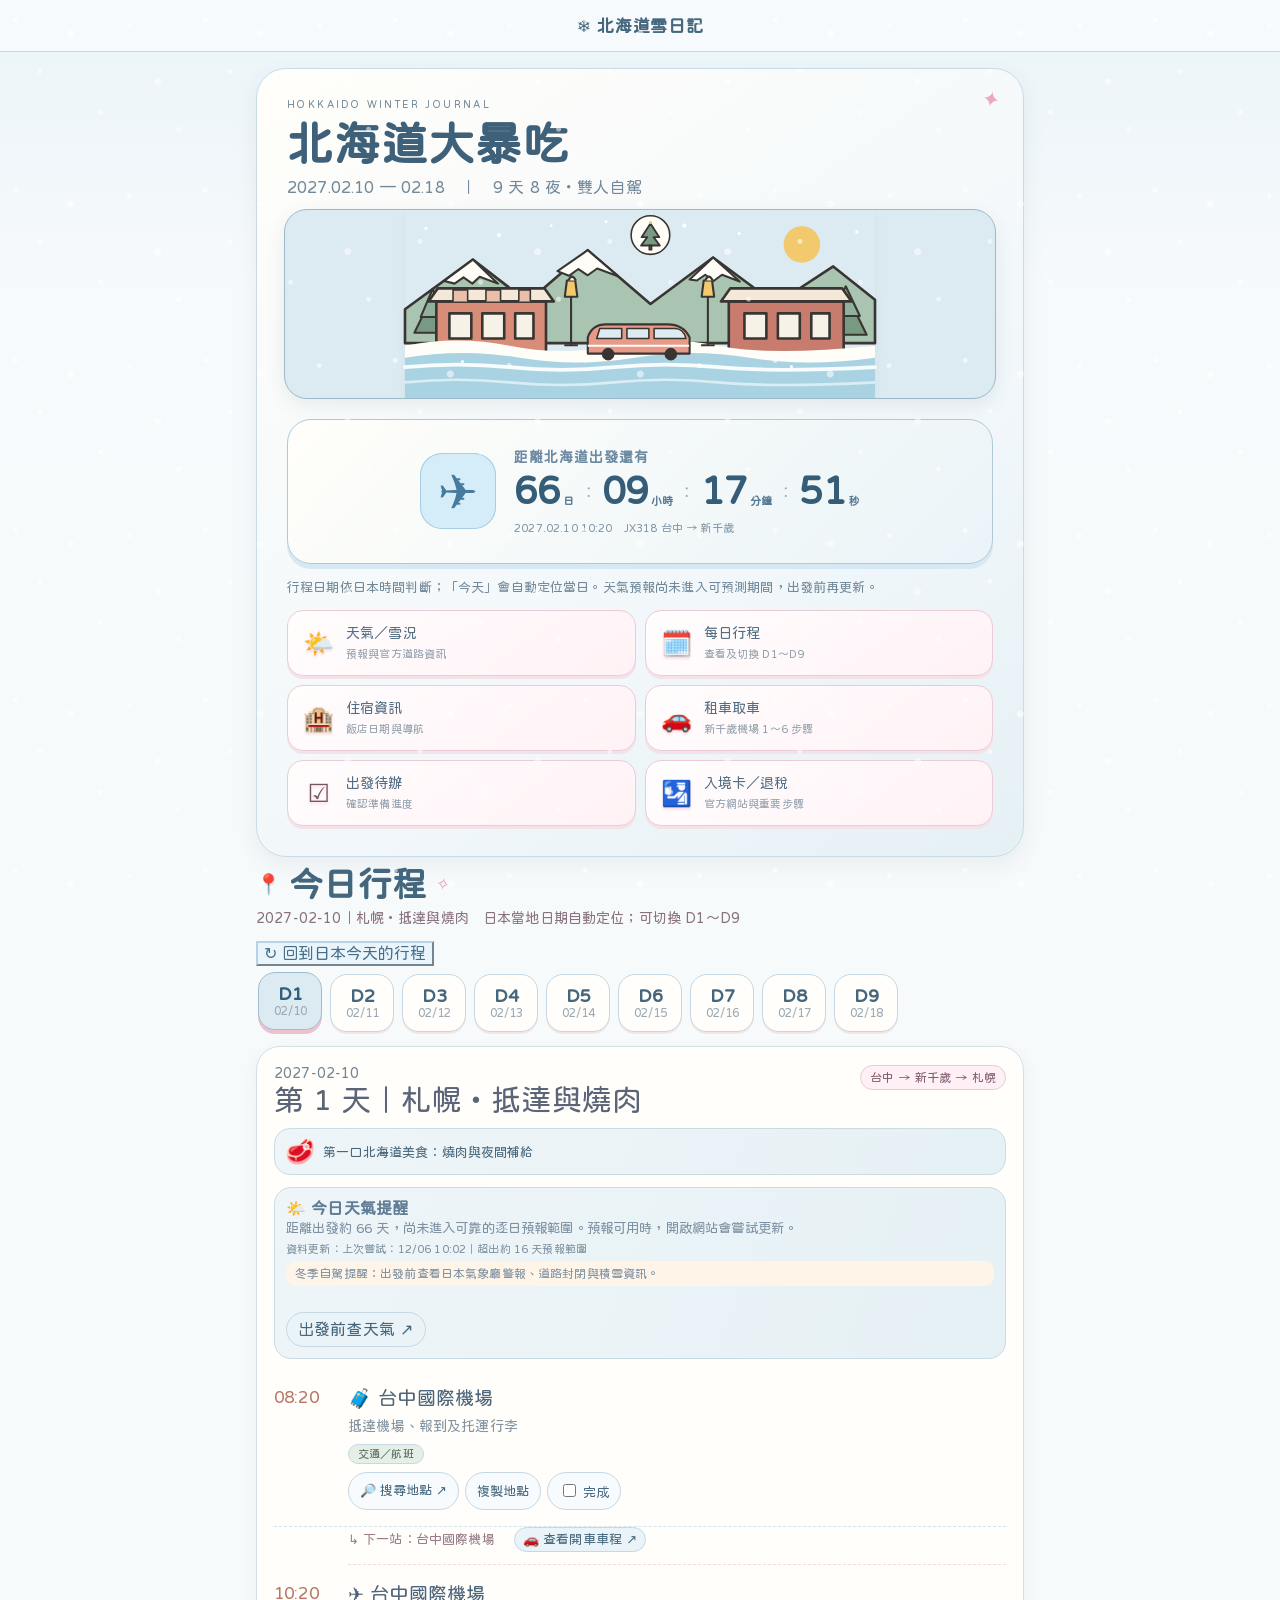
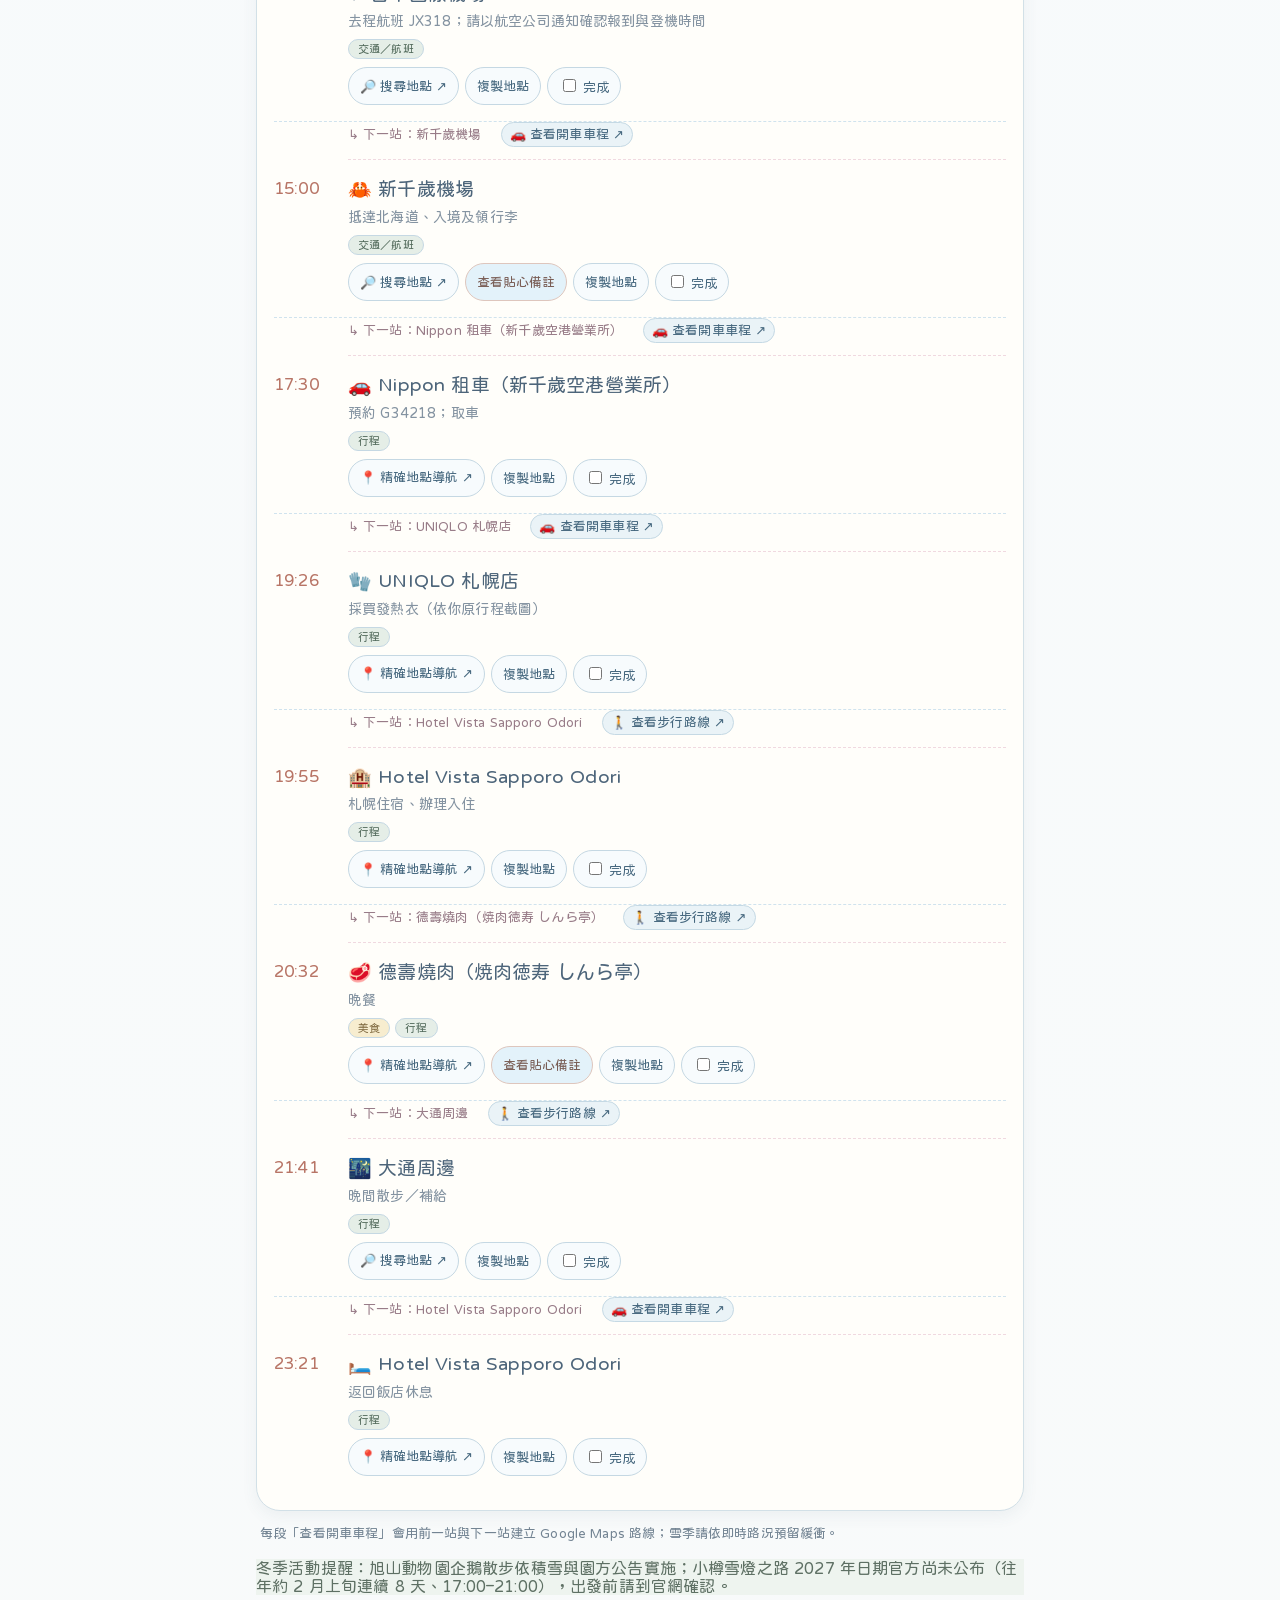
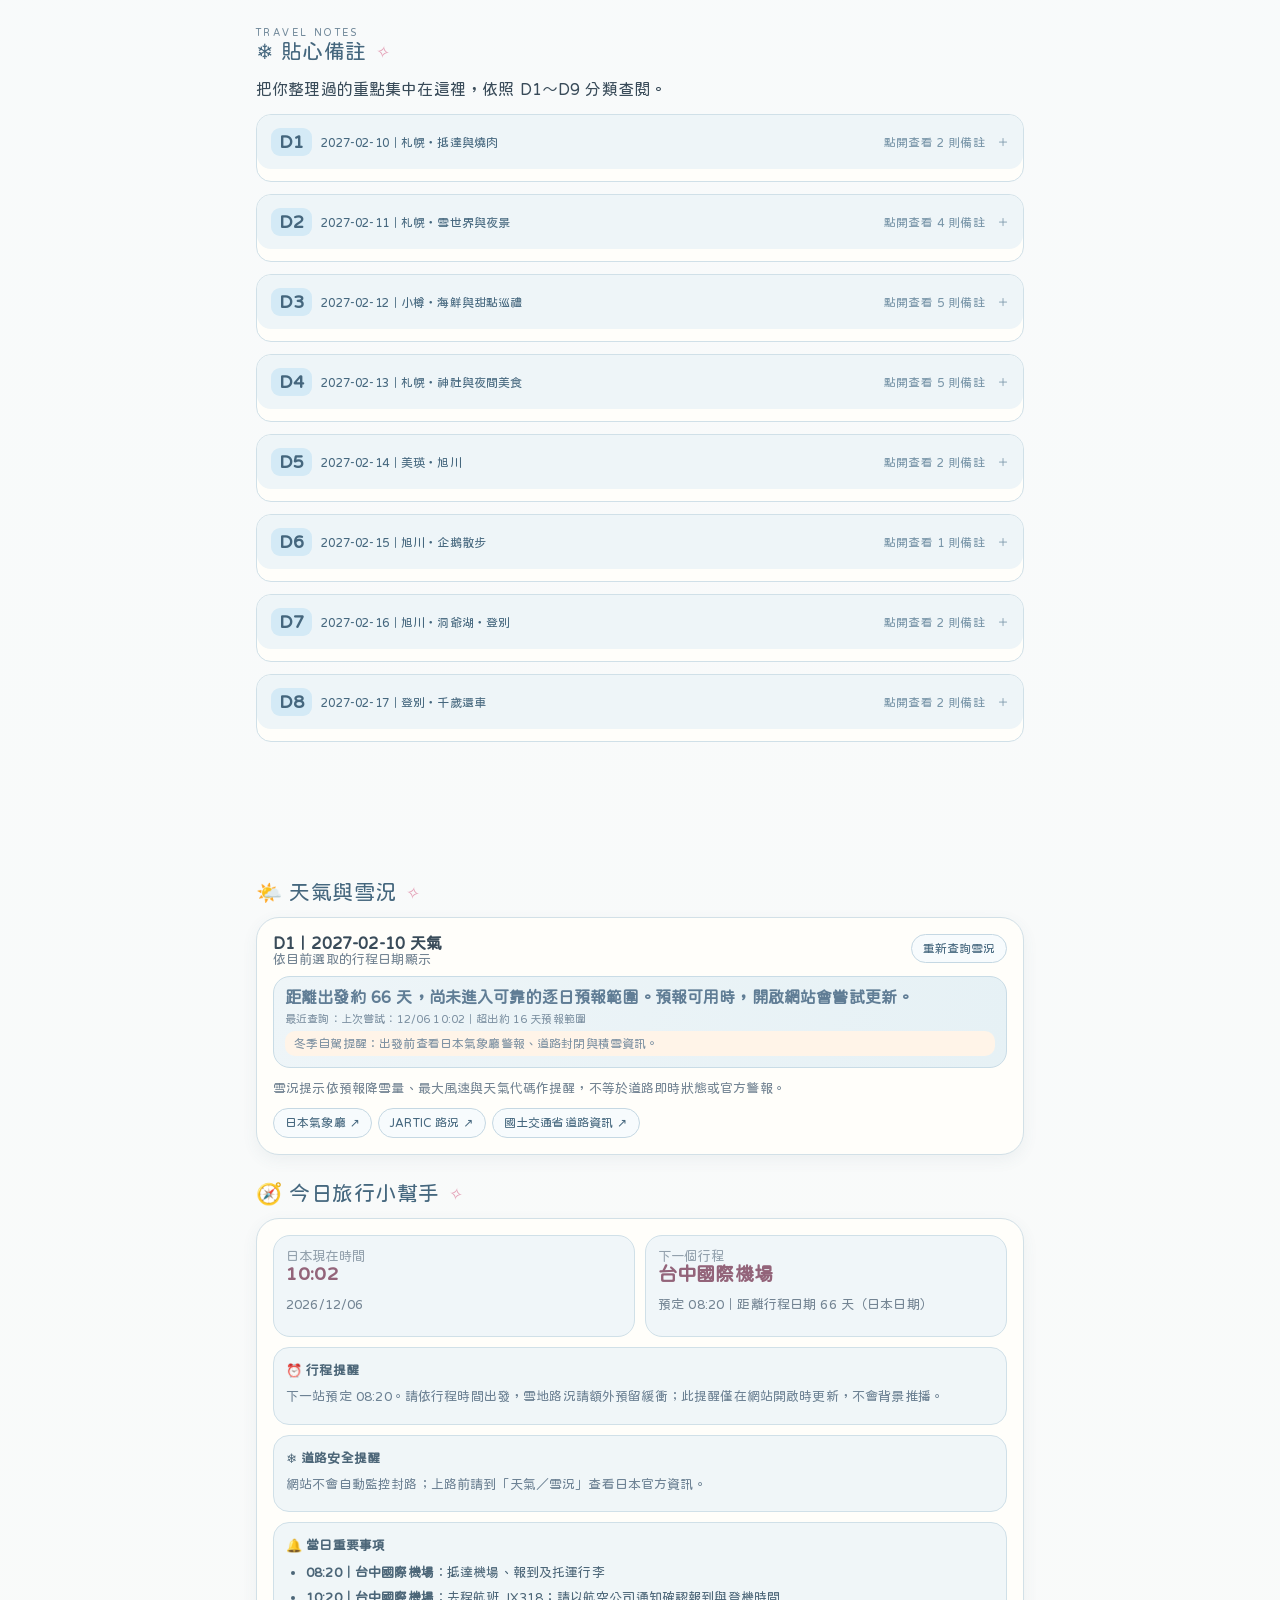
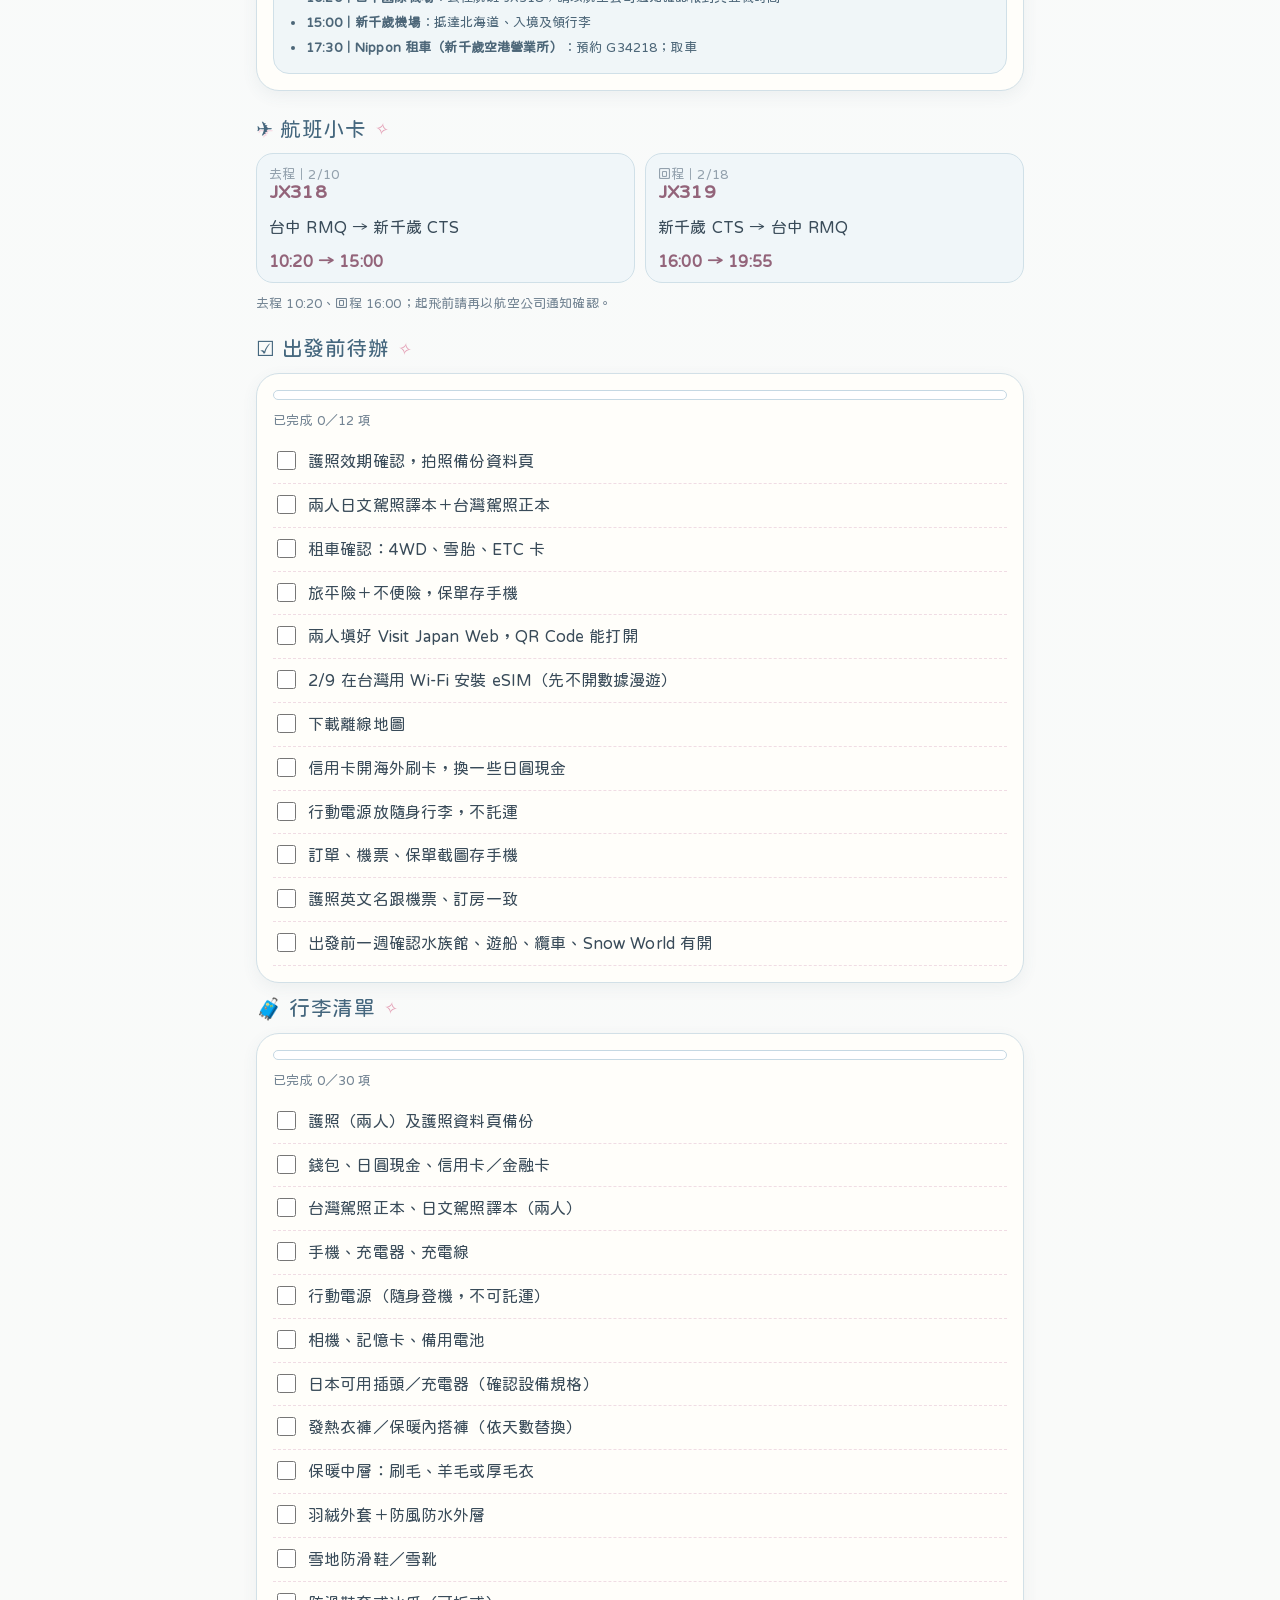
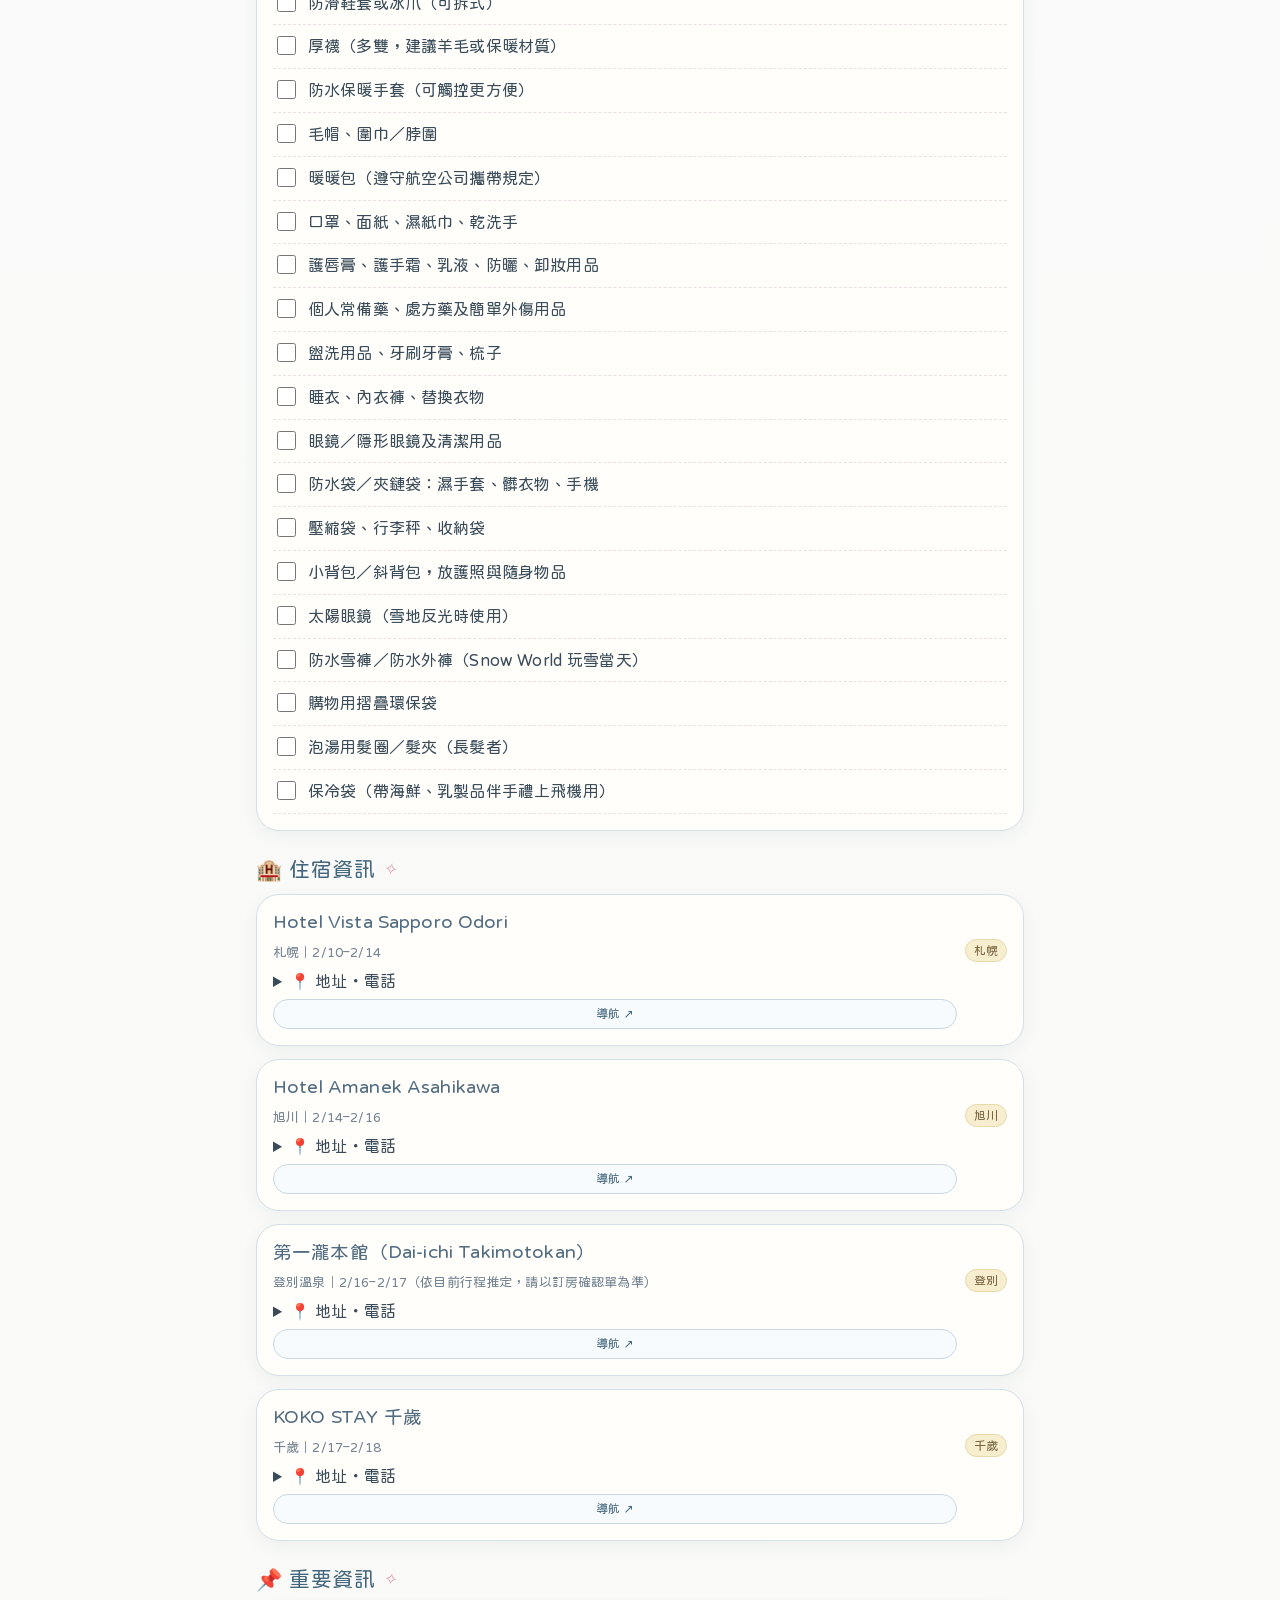
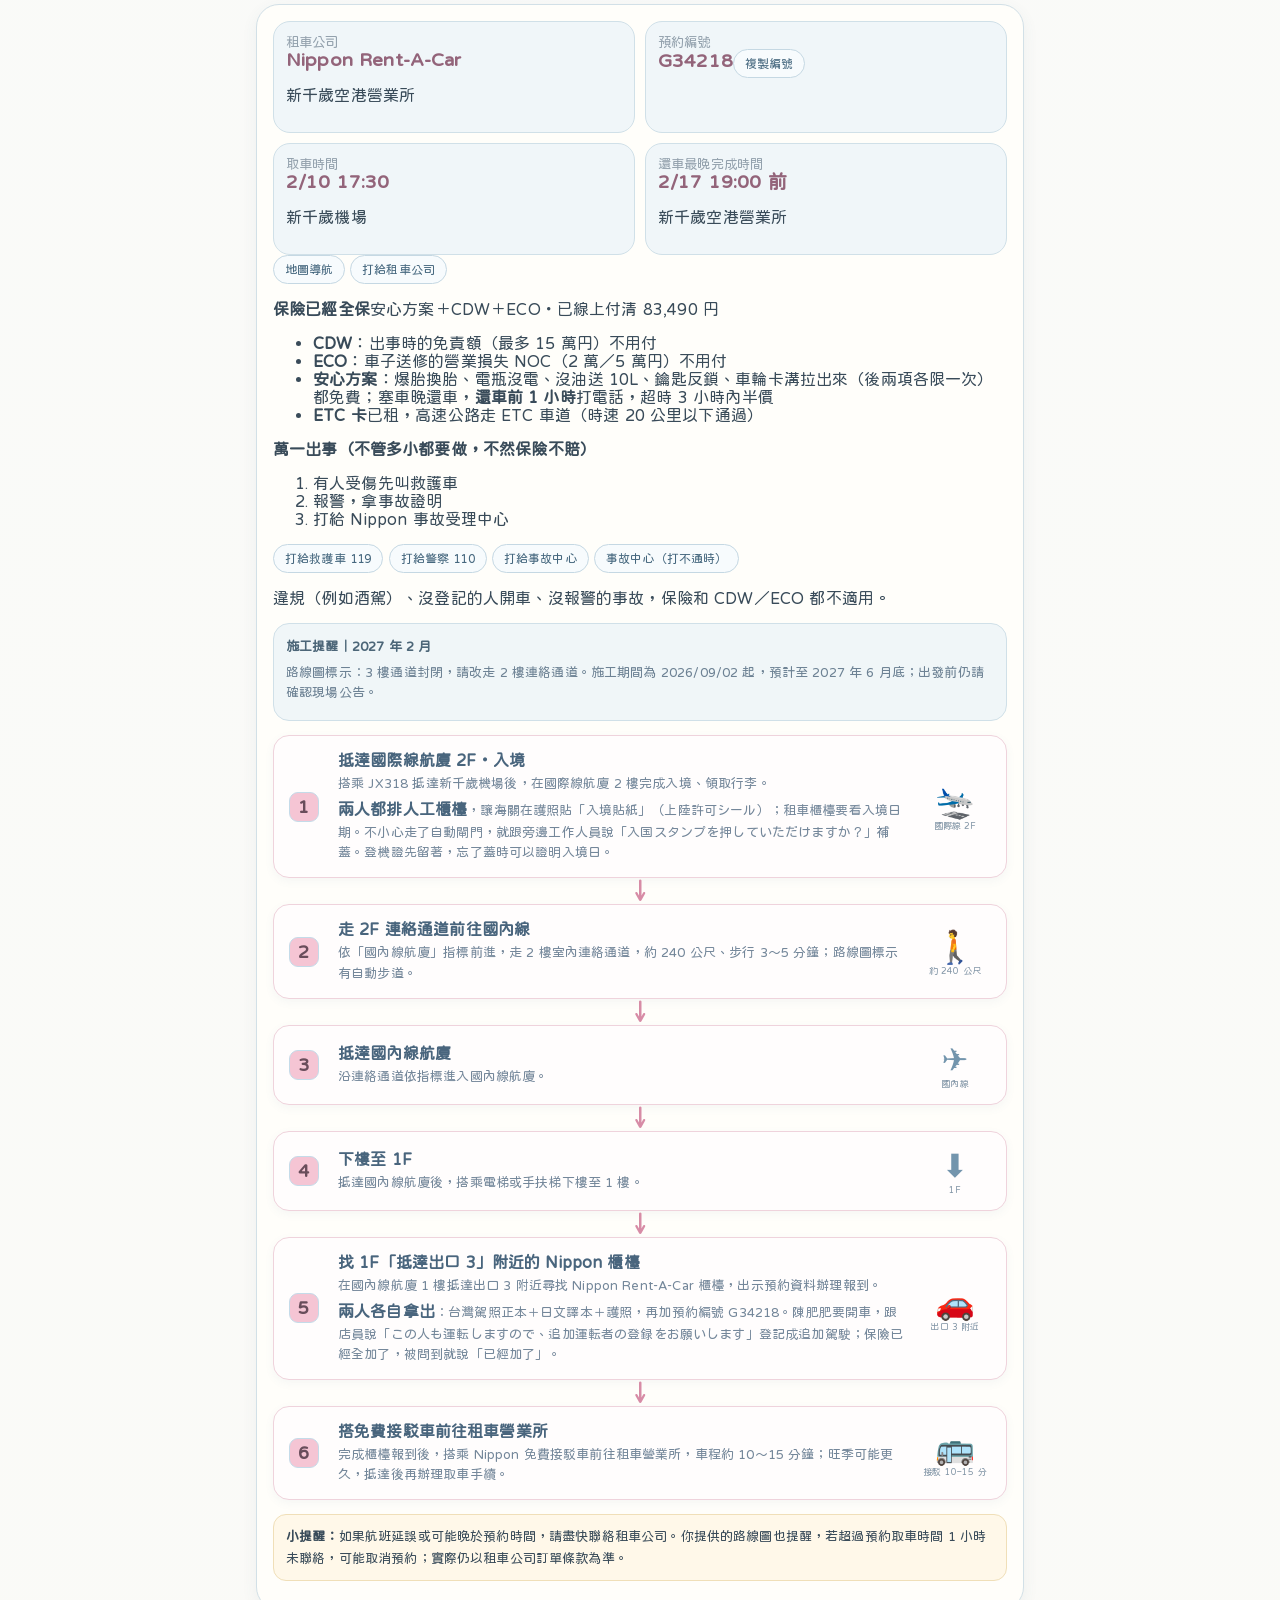
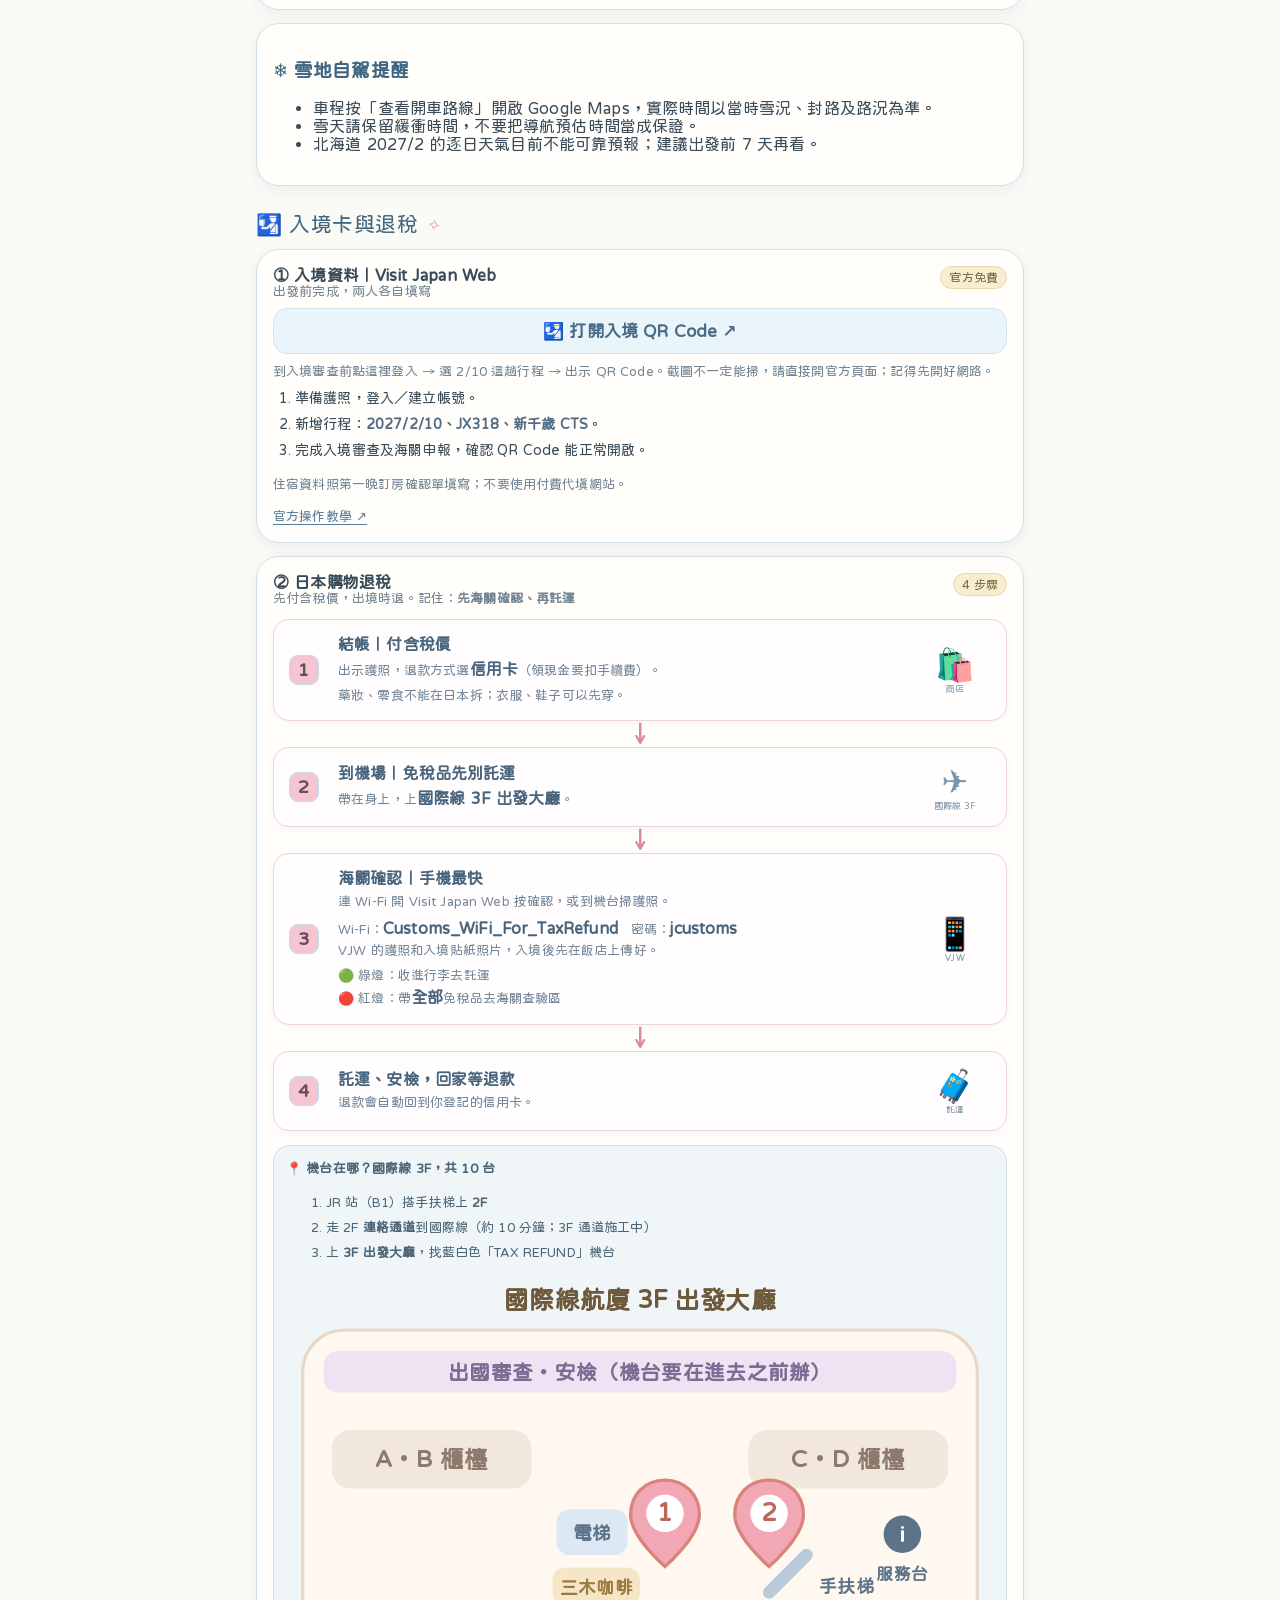
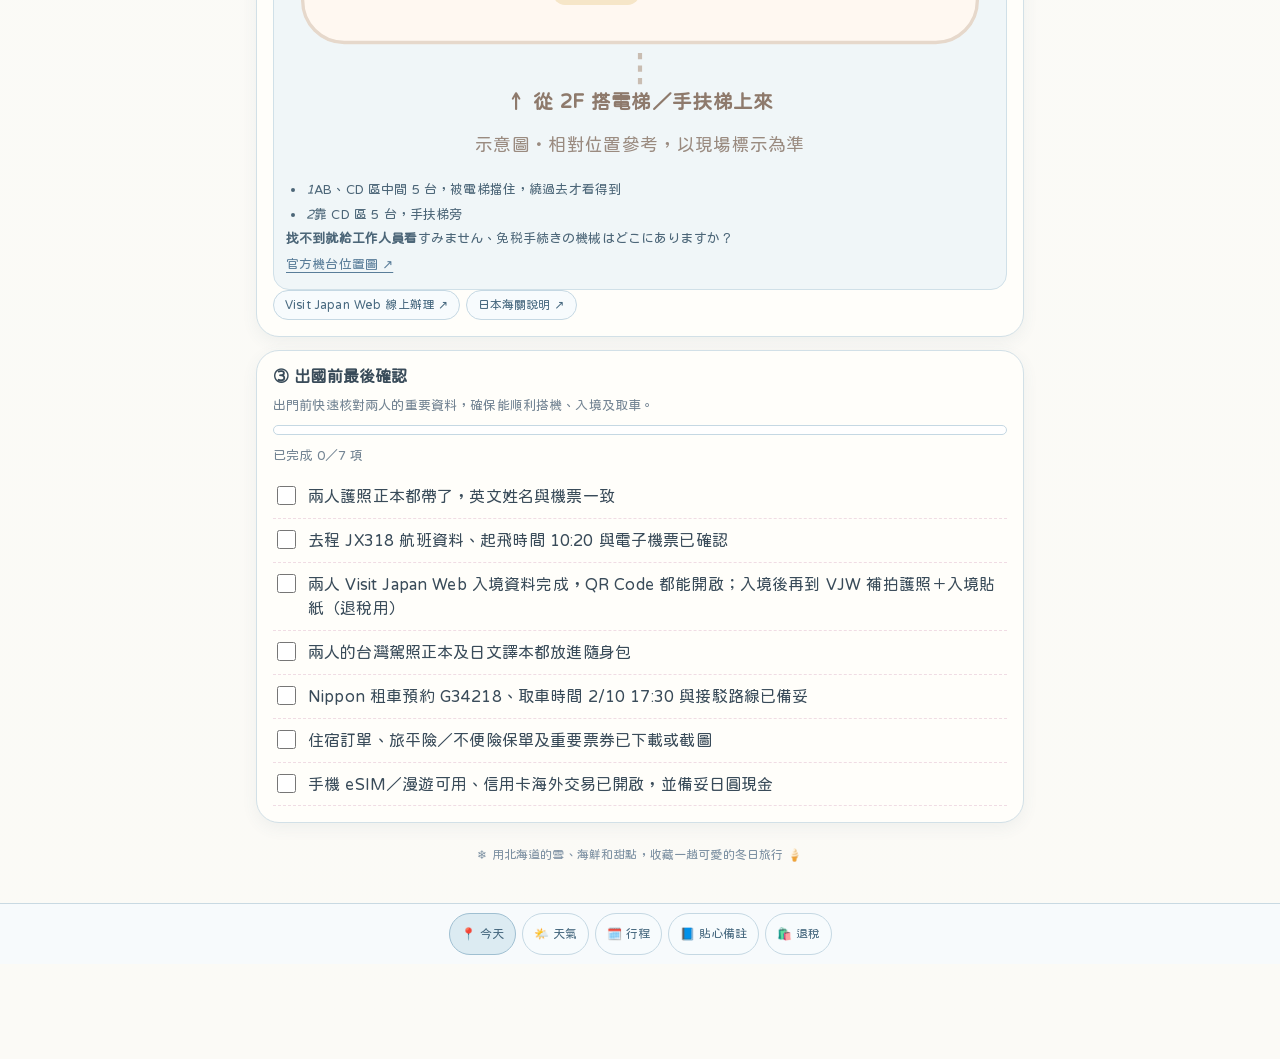
==== commit 4a5280da: "Dedupe packing list (39 -> 30) Co-Authored-By: Claude Opus 5.5 <noreply@anthropic.com> Claude-Sessio" ====
--- a/template/trips/hokkaido-2027/orig.html
+++ b/template/trips/hokkaido-2027/orig.html
@@ -390,7 +390,7 @@
 <section class="section" id="weather"><h2>🌤️ 天氣與雪況</h2><div class="card"><div class="dayhead"><div><b id="weatherDayTitle">D1｜當日天氣</b><div class="muted">依目前選取的行程日期顯示</div></div><button class="smallbtn" id="refreshWeather" aria-label="重新查詢北海道天氣與雪況">重新查詢雪況</button></div><div class="weather" style="margin:0"><strong id="homeWeatherText">正在準備天氣資料…</strong><small class="weather-meta" id="homeWeatherMeta">開啟網站時會嘗試更新</small><small class="weather-risk" id="homeWeatherRisk">預報尚未取得；請留意官方公告。</small></div><p class="muted">雪況提示依預報降雪量、最大風速與天氣代碼作提醒，不等於道路即時狀態或官方警報。</p><div class="event-actions"><a class="smallbtn" href="https://www.jma.go.jp/bosai/" rel="noopener" target="_blank">日本氣象廳 ↗</a><a class="smallbtn" href="https://www.jartic.or.jp/" rel="noopener" target="_blank">JARTIC 路況 ↗</a><a class="smallbtn" href="https://www.road-info-prvs.mlit.go.jp/" rel="noopener" target="_blank">國土交通省道路資訊 ↗</a></div></div></section>
 <section class="section" id="trip-tools"><h2>🧭 今日旅行小幫手</h2><div class="card"><div class="info-grid"><div class="mini"><small>日本現在時間</small><strong id="jpClock">—</strong><p class="muted" id="jpDate"></p></div><div class="mini"><small>下一個行程</small><strong id="nextStop">出發前準備</strong><p class="muted" id="nextStopTime">按「今天」查看當日安排</p></div></div><div class="alert-panel" id="scheduleAlert"><b>⏰ 行程提醒</b><p id="scheduleAlertText">依每日行程時間表整理；請預留雪地交通緩衝。</p></div><div class="alert-panel"><b>❄️ 道路安全提醒</b><p>網站不會自動監控封路；上路前請到「天氣／雪況」查看日本官方資訊。</p></div><div class="alert-panel"><b>🔔 當日重要事項</b><ul id="importantReminders"><li>選擇「今天」後顯示當日航班、租車、纜車及活動提醒。</li></ul></div></div></section>
 <section class="section" id="flights"><h2><span class="deco">✈️</span> 航班小卡</h2><div class="flightgrid"><div class="mini"><small>去程｜2/10</small><strong>JX318</strong><p>台中 RMQ → 新千歲 CTS</p><b>10:20 → 15:00</b></div><div class="mini"><small>回程｜2/18</small><strong>JX319</strong><p>新千歲 CTS → 台中 RMQ</p><b>16:00 → 19:55</b></div></div><p class="muted">去程 10:20、回程 16:00；起飛前請再以航空公司通知確認。</p></section>
-<section class="section" id="checklists"><h2>☑️ 出發前待辦 </h2><div class="card"><div class="progress"><i id="prepProgress"></i></div><p class="muted" id="prepCount">共 12 項｜可直接勾選</p><div id="prepList"><label class="checkrow"><input type="checkbox"/><span>兩人各自確認護照效期，拍照備份護照資料頁</span></label><label class="checkrow"><input type="checkbox"/><span>兩人各自辦妥日文駕照譯本，並攜帶台灣駕照正本</span></label><label class="checkrow"><input type="checkbox"/><span>確認租車預約 G34218：2/10 17:30 取車、2/17 19:00 還車</span></label><label class="checkrow"><input type="checkbox"/><span>確認租車車型為適合雪地的 4WD，並確認雪胎、保險、ETC 卡及雪地行車用品</span></label><label class="checkrow"><input type="checkbox"/><span>下載 Nippon 租車接駁路線圖；抵達後依國際線 2F → 2F 連絡通道 → 國內線 1F 出口 3 附近櫃檯 → 免費接駁車順序辦理</span></label><label class="checkrow"><input type="checkbox"/><span>確認四間住宿訂單、入住時間、停車方式及第一瀧本館晚餐／早餐方案</span></label><label class="checkrow"><input type="checkbox"/><span>再次核對去程 JX318 10:20、回程 JX319 16:00 與航廈資訊</span></label><label class="checkrow"><input type="checkbox"/><span>完成兩人旅平險＋不便險，保存保單與緊急聯絡電話</span></label><label class="checkrow"><input type="checkbox"/><span>設定 eSIM／漫遊、下載離線地圖及日文地址</span></label><label class="checkrow"><input type="checkbox"/><span>兩人各自完成 Visit Japan Web 入境資料，確認 QR Code 能在官方頁面正常開啟</span></label><label class="checkrow"><input type="checkbox"/><span>出發前確認日本免稅新制、購物護照要求及退稅業者退款方式</span></label><label class="checkrow"><input type="checkbox"/><span>確認新千歲機場退稅機台位置、海關確認流程；免稅商品先不要放進託運行李</span></label><label class="checkrow"><input type="checkbox"/><span>確認小樽水族館營業時間、企鵝散步是否舉行及當日場次</span></label><label class="checkrow"><input type="checkbox"/><span>確認小樽運河遊船班次、集合地點及是否需預約</span></label><label class="checkrow"><input type="checkbox"/><span>確認藻岩山／大倉山／有珠山纜車冬季營運與末班時間</span></label><label class="checkrow"><input type="checkbox"/><span>確認餐廳訂位、分店、營業時間及最後點餐時間</span></label><label class="checkrow"><input type="checkbox"/><span>確認 Snow World 開放狀況、雪橇等活動規則及交通資訊</span></label><label class="checkrow"><input type="checkbox"/><span>出發前 7 天開始查看天氣；每天出發前再查降雪、風速與道路管制</span></label><label class="checkrow"><input type="checkbox"/><span>收藏日本氣象廳、JARTIC、國土交通省道路資訊入口</span></label><label class="checkrow"><input type="checkbox"/><span>準備信用卡海外刷卡設定、日圓現金及備用付款方式</span></label><label class="checkrow"><input type="checkbox"/><span>確認手機漫遊、行動電源可登機（隨身攜帶，不託運）</span></label><label class="checkrow"><input type="checkbox"/><span>把租車預約、住宿訂單、航班、保險與重要票券存成離線截圖</span></label><label class="checkrow"><input type="checkbox"/><span>確認兩人護照英文姓名與機票、住宿訂單一致</span></label><label class="checkrow"><input type="checkbox"/><span>確認租車時需出示的護照、台灣駕照、日文譯本及信用卡均隨身攜帶</span></label><label class="checkrow"><input type="checkbox"/><span>確認雪地駕駛前熟悉除霜、燈光、雨刷、四輪驅動及緊急聯絡方式</span></label><label class="checkrow"><input type="checkbox"/><span>確認住宿是否提供浴衣、毛巾、牙刷等備品，避免重複攜帶</span></label><label class="checkrow"><input type="checkbox"/><span>確認大件行李能放入租車後車廂，並預留雪地衣物取用空間</span></label><label class="checkrow"><input type="checkbox"/><span>出發前確認所有預約／門票的取消規則、付款方式及集合地點</span></label></div></div><h2>🧳 行李清單 </h2><div class="card"><div class="progress"><i id="bagProgress"></i></div><p class="muted" id="bagCount">共 39 項｜可直接勾選</p><div id="bagList"><label class="checkrow"><input type="checkbox"/><span>護照（兩人）及護照資料頁備份</span></label><label class="checkrow"><input type="checkbox"/><span>錢包、日圓現金、信用卡／金融卡</span></label><label class="checkrow"><input type="checkbox"/><span>台灣駕照正本、日文駕照譯本（兩人）</span></label><label class="checkrow"><input type="checkbox"/><span>租車預約資料 G34218、保險與住宿訂單截圖</span></label><label class="checkrow"><input type="checkbox"/><span>手機、充電器、充電線</span></label><label class="checkrow"><input type="checkbox"/><span>行動電源（隨身登機，不可託運）</span></label><label class="checkrow"><input type="checkbox"/><span>eSIM／漫遊設定、耳機</span></label><label class="checkrow"><input type="checkbox"/><span>相機、記憶卡、備用電池</span></label><label class="checkrow"><input type="checkbox"/><span>日本可用插頭／充電器（確認設備規格）</span></label><label class="checkrow"><input type="checkbox"/><span>發熱衣／保暖底層（依天數替換）</span></label><label class="checkrow"><input type="checkbox"/><span>保暖中層：刷毛、羊毛或厚毛衣</span></label><label class="checkrow"><input type="checkbox"/><span>羽絨外套＋防風防水外層</span></label><label class="checkrow"><input type="checkbox"/><span>雪地防滑鞋／雪靴</span></label><label class="checkrow"><input type="checkbox"/><span>防滑鞋套或冰爪（可拆式）</span></label><label class="checkrow"><input type="checkbox"/><span>厚襪（多雙，建議羊毛或保暖材質）</span></label><label class="checkrow"><input type="checkbox"/><span>防水保暖手套（可觸控更方便）</span></label><label class="checkrow"><input type="checkbox"/><span>毛帽、圍巾／脖圍</span></label><label class="checkrow"><input type="checkbox"/><span>暖暖包（遵守航空公司攜帶規定）</span></label><label class="checkrow"><input type="checkbox"/><span>口罩、面紙、濕紙巾、乾洗手</span></label><label class="checkrow"><input type="checkbox"/><span>護唇膏、護手霜、保濕乳液、防曬</span></label><label class="checkrow"><input type="checkbox"/><span>個人常備藥、處方藥及簡單外傷用品</span></label><label class="checkrow"><input type="checkbox"/><span>盥洗用品、牙刷牙膏、梳子</span></label><label class="checkrow"><input type="checkbox"/><span>睡衣、內衣褲、替換衣物</span></label><label class="checkrow"><input type="checkbox"/><span>眼鏡／隱形眼鏡及清潔用品</span></label><label class="checkrow"><input type="checkbox"/><span>毛巾或小方巾（旅館通常有提供，可依需求少帶）</span></label><label class="checkrow"><input type="checkbox"/><span>塑膠袋／防水袋：放濕手套、髒衣物</span></label><label class="checkrow"><input type="checkbox"/><span>壓縮袋、行李秤、收納袋</span></label><label class="checkrow"><input type="checkbox"/><span>小背包／斜背包，放護照與隨身物品</span></label><label class="checkrow"><input type="checkbox"/><span>保溫瓶或水壺</span></label><label class="checkrow"><input type="checkbox"/><span>太陽眼鏡（雪地反光時使用）</span></label><label class="checkrow"><input type="checkbox"/><span>備用口罩與暖暖包收納袋</span></label><label class="checkrow"><input type="checkbox"/><span>防水雪褲／防水外褲（Snow World 玩雪當天）</span></label><label class="checkrow"><input type="checkbox"/><span>保暖內搭褲／刷毛褲襪（怕冷或裙裝搭配時）</span></label><label class="checkrow"><input type="checkbox"/><span>備用鞋墊或厚鞋墊（雪地久走保暖）</span></label><label class="checkrow"><input type="checkbox"/><span>小型防水袋／夾鏈袋（手機、護照或濕雪裝備防水）</span></label><label class="checkrow"><input type="checkbox"/><span>購物用摺疊環保袋</span></label><label class="checkrow"><input type="checkbox"/><span>泡湯用髮圈／髮夾（長髮者）</span></label><label class="checkrow"><input type="checkbox"/><span>卸妝用品與個人保養品（依住宿備品調整）</span></label><label class="checkrow"><input type="checkbox"/><span>小額日圓硬幣（置物櫃、販賣機等備用）</span></label></div></div></section>
+<section class="section" id="checklists"><h2>☑️ 出發前待辦 </h2><div class="card"><div class="progress"><i id="prepProgress"></i></div><p class="muted" id="prepCount">共 12 項｜可直接勾選</p><div id="prepList"><label class="checkrow"><input type="checkbox"/><span>兩人各自確認護照效期，拍照備份護照資料頁</span></label><label class="checkrow"><input type="checkbox"/><span>兩人各自辦妥日文駕照譯本，並攜帶台灣駕照正本</span></label><label class="checkrow"><input type="checkbox"/><span>確認租車預約 G34218：2/10 17:30 取車、2/17 19:00 還車</span></label><label class="checkrow"><input type="checkbox"/><span>確認租車車型為適合雪地的 4WD，並確認雪胎、保險、ETC 卡及雪地行車用品</span></label><label class="checkrow"><input type="checkbox"/><span>下載 Nippon 租車接駁路線圖；抵達後依國際線 2F → 2F 連絡通道 → 國內線 1F 出口 3 附近櫃檯 → 免費接駁車順序辦理</span></label><label class="checkrow"><input type="checkbox"/><span>確認四間住宿訂單、入住時間、停車方式及第一瀧本館晚餐／早餐方案</span></label><label class="checkrow"><input type="checkbox"/><span>再次核對去程 JX318 10:20、回程 JX319 16:00 與航廈資訊</span></label><label class="checkrow"><input type="checkbox"/><span>完成兩人旅平險＋不便險，保存保單與緊急聯絡電話</span></label><label class="checkrow"><input type="checkbox"/><span>設定 eSIM／漫遊、下載離線地圖及日文地址</span></label><label class="checkrow"><input type="checkbox"/><span>兩人各自完成 Visit Japan Web 入境資料，確認 QR Code 能在官方頁面正常開啟</span></label><label class="checkrow"><input type="checkbox"/><span>出發前確認日本免稅新制、購物護照要求及退稅業者退款方式</span></label><label class="checkrow"><input type="checkbox"/><span>確認新千歲機場退稅機台位置、海關確認流程；免稅商品先不要放進託運行李</span></label><label class="checkrow"><input type="checkbox"/><span>確認小樽水族館營業時間、企鵝散步是否舉行及當日場次</span></label><label class="checkrow"><input type="checkbox"/><span>確認小樽運河遊船班次、集合地點及是否需預約</span></label><label class="checkrow"><input type="checkbox"/><span>確認藻岩山／大倉山／有珠山纜車冬季營運與末班時間</span></label><label class="checkrow"><input type="checkbox"/><span>確認餐廳訂位、分店、營業時間及最後點餐時間</span></label><label class="checkrow"><input type="checkbox"/><span>確認 Snow World 開放狀況、雪橇等活動規則及交通資訊</span></label><label class="checkrow"><input type="checkbox"/><span>出發前 7 天開始查看天氣；每天出發前再查降雪、風速與道路管制</span></label><label class="checkrow"><input type="checkbox"/><span>收藏日本氣象廳、JARTIC、國土交通省道路資訊入口</span></label><label class="checkrow"><input type="checkbox"/><span>準備信用卡海外刷卡設定、日圓現金及備用付款方式</span></label><label class="checkrow"><input type="checkbox"/><span>確認手機漫遊、行動電源可登機（隨身攜帶，不託運）</span></label><label class="checkrow"><input type="checkbox"/><span>把租車預約、住宿訂單、航班、保險與重要票券存成離線截圖</span></label><label class="checkrow"><input type="checkbox"/><span>確認兩人護照英文姓名與機票、住宿訂單一致</span></label><label class="checkrow"><input type="checkbox"/><span>確認租車時需出示的護照、台灣駕照、日文譯本及信用卡均隨身攜帶</span></label><label class="checkrow"><input type="checkbox"/><span>確認雪地駕駛前熟悉除霜、燈光、雨刷、四輪驅動及緊急聯絡方式</span></label><label class="checkrow"><input type="checkbox"/><span>確認住宿是否提供浴衣、毛巾、牙刷等備品，避免重複攜帶</span></label><label class="checkrow"><input type="checkbox"/><span>確認大件行李能放入租車後車廂，並預留雪地衣物取用空間</span></label><label class="checkrow"><input type="checkbox"/><span>出發前確認所有預約／門票的取消規則、付款方式及集合地點</span></label></div></div><h2>🧳 行李清單 </h2><div class="card"><div class="progress"><i id="bagProgress"></i></div><p class="muted" id="bagCount">共 30 項｜可直接勾選</p><div id="bagList"><label class="checkrow"><input type="checkbox"/><span>護照（兩人）及護照資料頁備份</span></label><label class="checkrow"><input type="checkbox"/><span>錢包、日圓現金、信用卡／金融卡</span></label><label class="checkrow"><input type="checkbox"/><span>台灣駕照正本、日文駕照譯本（兩人）</span></label><label class="checkrow"><input type="checkbox"/><span>租車預約資料 G34218、保險與住宿訂單截圖</span></label><label class="checkrow"><input type="checkbox"/><span>手機、充電器、充電線</span></label><label class="checkrow"><input type="checkbox"/><span>行動電源（隨身登機，不可託運）</span></label><label class="checkrow"><input type="checkbox"/><span>eSIM／漫遊設定、耳機</span></label><label class="checkrow"><input type="checkbox"/><span>相機、記憶卡、備用電池</span></label><label class="checkrow"><input type="checkbox"/><span>日本可用插頭／充電器（確認設備規格）</span></label><label class="checkrow"><input type="checkbox"/><span>發熱衣／保暖底層（依天數替換）</span></label><label class="checkrow"><input type="checkbox"/><span>保暖中層：刷毛、羊毛或厚毛衣</span></label><label class="checkrow"><input type="checkbox"/><span>羽絨外套＋防風防水外層</span></label><label class="checkrow"><input type="checkbox"/><span>雪地防滑鞋／雪靴</span></label><label class="checkrow"><input type="checkbox"/><span>防滑鞋套或冰爪（可拆式）</span></label><label class="checkrow"><input type="checkbox"/><span>厚襪（多雙，建議羊毛或保暖材質）</span></label><label class="checkrow"><input type="checkbox"/><span>防水保暖手套（可觸控更方便）</span></label><label class="checkrow"><input type="checkbox"/><span>毛帽、圍巾／脖圍</span></label><label class="checkrow"><input type="checkbox"/><span>暖暖包（遵守航空公司攜帶規定）</span></label><label class="checkrow"><input type="checkbox"/><span>口罩、面紙、濕紙巾、乾洗手</span></label><label class="checkrow"><input type="checkbox"/><span>護唇膏、護手霜、保濕乳液、防曬</span></label><label class="checkrow"><input type="checkbox"/><span>個人常備藥、處方藥及簡單外傷用品</span></label><label class="checkrow"><input type="checkbox"/><span>盥洗用品、牙刷牙膏、梳子</span></label><label class="checkrow"><input type="checkbox"/><span>睡衣、內衣褲、替換衣物</span></label><label class="checkrow"><input type="checkbox"/><span>眼鏡／隱形眼鏡及清潔用品</span></label><label class="checkrow"><input type="checkbox"/><span>毛巾或小方巾（旅館通常有提供，可依需求少帶）</span></label><label class="checkrow"><input type="checkbox"/><span>塑膠袋／防水袋：放濕手套、髒衣物</span></label><label class="checkrow"><input type="checkbox"/><span>壓縮袋、行李秤、收納袋</span></label><label class="checkrow"><input type="checkbox"/><span>小背包／斜背包，放護照與隨身物品</span></label><label class="checkrow"><input type="checkbox"/><span>保溫瓶或水壺</span></label><label class="checkrow"><input type="checkbox"/><span>太陽眼鏡（雪地反光時使用）</span></label><label class="checkrow"><input type="checkbox"/><span>備用口罩與暖暖包收納袋</span></label><label class="checkrow"><input type="checkbox"/><span>防水雪褲／防水外褲（Snow World 玩雪當天）</span></label><label class="checkrow"><input type="checkbox"/><span>保暖內搭褲／刷毛褲襪（怕冷或裙裝搭配時）</span></label><label class="checkrow"><input type="checkbox"/><span>備用鞋墊或厚鞋墊（雪地久走保暖）</span></label><label class="checkrow"><input type="checkbox"/><span>小型防水袋／夾鏈袋（手機、護照或濕雪裝備防水）</span></label><label class="checkrow"><input type="checkbox"/><span>購物用摺疊環保袋</span></label><label class="checkrow"><input type="checkbox"/><span>泡湯用髮圈／髮夾（長髮者）</span></label><label class="checkrow"><input type="checkbox"/><span>卸妝用品與個人保養品（依住宿備品調整）</span></label><label class="checkrow"><input type="checkbox"/><span>小額日圓硬幣（置物櫃、販賣機等備用）</span></label></div></div></section>
 <section class="section" id="stay"><h2>🏨 住宿資訊</h2>
 <div class="card lodging"><div><h3>Hotel Vista Sapporo Odori</h3><p class="muted">札幌｜2/10–2/14</p><details class="ld-addr"><summary>📍 地址・電話</summary><p class="ld-jp">ホテルビスタ札幌[大通]</p><p class="ld-line">〒060-0063 北海道札幌市中央区南3条西5丁目16</p><p class="ld-tel">☎ 011-233-3151<span>（租車導航輸入電話就能找到）</span></p><button class="smallbtn" onclick="copyText('ホテルビスタ札幌[大通] 〒060-0063 北海道札幌市中央区南3条西5丁目16')">複製地址</button></details></div><span class="pill">札幌</span><button class="smallbtn" onclick="maps('ホテルビスタ札幌[大通] 北海道札幌市中央区南3条西5丁目16')">導航 ↗</button></div>
 <div class="card lodging"><div><h3>Hotel Amanek Asahikawa</h3><p class="muted">旭川｜2/14–2/16</p><details class="ld-addr"><summary>📍 地址・電話</summary><p class="ld-jp">ホテルアマネク旭川</p><p class="ld-line">〒070-0031 北海道旭川市1条通8丁目218</p><p class="ld-tel">☎ 0166-76-5430<span>（租車導航輸入電話就能找到）</span></p><button class="smallbtn" onclick="copyText('ホテルアマネク旭川 〒070-0031 北海道旭川市1条通8丁目218')">複製地址</button></details></div><span class="pill">旭川</span><button class="smallbtn" onclick="maps('ホテルアマネク旭川 北海道旭川市1条通8丁目218')">導航 ↗</button></div>
@@ -534,7 +534,7 @@
 '護照效期確認，拍照備份資料頁','兩人日文駕照譯本＋台灣駕照正本','租車確認：4WD、雪胎、ETC 卡','旅平險＋不便險，保單存手機','兩人填好 Visit Japan Web，QR Code 能打開','2/9 在台灣用 Wi‑Fi 安裝 eSIM（先不開數據漫遊）','下載離線地圖','信用卡開海外刷卡，換一些日圓現金','行動電源放隨身行李，不託運','訂單、機票、保單截圖存手機','護照英文名跟機票、訂房一致','出發前一週確認水族館、遊船、纜車、Snow World 有開'
 ];
 const bags=[
-'護照（兩人）及護照資料頁備份','錢包、日圓現金、信用卡／金融卡','台灣駕照正本、日文駕照譯本（兩人）','租車預約資料 G34218、保險與住宿訂單截圖','手機、充電器、充電線','行動電源（隨身登機，不可託運）','手機已裝好 eSIM（裝好後不要刪掉）、耳機','相機、記憶卡、備用電池','日本可用插頭／充電器（確認設備規格）','發熱衣／保暖底層（依天數替換）','保暖中層：刷毛、羊毛或厚毛衣','羽絨外套＋防風防水外層','雪地防滑鞋／雪靴','防滑鞋套或冰爪（可拆式）','厚襪（多雙，建議羊毛或保暖材質）','防水保暖手套（可觸控更方便）','毛帽、圍巾／脖圍','暖暖包（遵守航空公司攜帶規定）','口罩、面紙、濕紙巾、乾洗手','護唇膏、護手霜、保濕乳液、防曬','個人常備藥、處方藥及簡單外傷用品','盥洗用品、牙刷牙膏、梳子','睡衣、內衣褲、替換衣物','眼鏡／隱形眼鏡及清潔用品','毛巾或小方巾（旅館通常有提供，可依需求少帶）','塑膠袋／防水袋：放濕手套、髒衣物','壓縮袋、行李秤、收納袋','小背包／斜背包，放護照與隨身物品','保溫瓶或水壺','太陽眼鏡（雪地反光時使用）','備用口罩與暖暖包收納袋','防水雪褲／防水外褲（Snow World 玩雪當天）','保暖內搭褲／刷毛褲襪（怕冷或裙裝搭配時）','備用鞋墊或厚鞋墊（雪地久走保暖）','小型防水袋／夾鏈袋（手機、護照或濕雪裝備防水）','購物用摺疊環保袋','泡湯用髮圈／髮夾（長髮者）','卸妝用品與個人保養品（依住宿備品調整）','小額日圓硬幣（置物櫃、販賣機等備用）','保冷袋（帶海鮮、乳製品伴手禮上飛機用）'
+'護照（兩人）及護照資料頁備份','錢包、日圓現金、信用卡／金融卡','台灣駕照正本、日文駕照譯本（兩人）','手機、充電器、充電線','行動電源（隨身登機，不可託運）','相機、記憶卡、備用電池','日本可用插頭／充電器（確認設備規格）','發熱衣褲／保暖內搭褲（依天數替換）','保暖中層：刷毛、羊毛或厚毛衣','羽絨外套＋防風防水外層','雪地防滑鞋／雪靴','防滑鞋套或冰爪（可拆式）','厚襪（多雙，建議羊毛或保暖材質）','防水保暖手套（可觸控更方便）','毛帽、圍巾／脖圍','暖暖包（遵守航空公司攜帶規定）','口罩、面紙、濕紙巾、乾洗手','護唇膏、護手霜、乳液、防曬、卸妝用品','個人常備藥、處方藥及簡單外傷用品','盥洗用品、牙刷牙膏、梳子','睡衣、內衣褲、替換衣物','眼鏡／隱形眼鏡及清潔用品','防水袋／夾鏈袋：濕手套、髒衣物、手機','壓縮袋、行李秤、收納袋','小背包／斜背包，放護照與隨身物品','太陽眼鏡（雪地反光時使用）','防水雪褲／防水外褲（Snow World 玩雪當天）','購物用摺疊環保袋','泡湯用髮圈／髮夾（長髮者）','保冷袋（帶海鮮、乳製品伴手禮上飛機用）'
 ];
 let current=0;const $=s=>document.querySelector(s);const esc=s=>String(s).replace(/[&<>"']/g,c=>({'&':'&amp;','<':'&lt;','>':'&gt;','"':'&quot;',"'":'&#39;'}[c]));
 function renderTabs(){$('#tabs').innerHTML=days.map((d,i)=>`<button class="daytab ${i===current?'active':''}" data-day="${i}"><b>D${i+1}</b><small>${d.date.slice(5).replace('-','/')}</small></button>`).join('');document.querySelectorAll('[data-day]').forEach(b=>b.onclick=()=>showDay(+b.dataset.day));}
@@ -591,7 +591,8 @@
 function safeGet(k){try{return window.localStorage.getItem(k)==='1'}catch(e){return false}}
 function safeSet(k,v){try{window.localStorage.setItem(k,v);return true}catch(e){toast('手機儲存空間暫時無法保存勾選，清單仍可查看');return false}}
 (function(){try{if(localStorage.getItem('hk-mig-prep2'))return;const M={"護照效期確認，拍照備份資料頁": ["prepList:兩人各自確認護照效期，拍照備份護照資料頁"], "兩人日文駕照譯本＋台灣駕照正本": ["prepList:兩人各自辦妥日文駕照譯本，並攜帶台灣駕照正本"], "租車確認：4WD、雪胎、ETC 卡": ["prepList:確認租車預約 G34218：2/10 17:30 取車、2/17 19:00 還", "prepList:確認租車車型為適合雪地的 4WD，並確認雪胎、保險、ETC 卡及雪地行車用品"], "旅平險＋不便險，保單存手機": ["prepList:完成兩人旅平險＋不便險，保存保單與緊急聯絡電話"], "兩人填好 Visit Japan Web，QR Code 能打開": ["prepList:兩人各自完成 Visit Japan Web 入境資料，確認 QR Code 能"], "2/9 在台灣用 Wi‑Fi 安裝 eSIM（先不開數據漫遊）": ["prepList:2/9 在台灣用 Wi‑Fi 安裝 eSIM：CDJapan 我的頁面 → 訂單"], "下載離線地圖": ["prepList:下載離線地圖及日文地址"], "信用卡開海外刷卡，換一些日圓現金": ["prepList:準備信用卡海外刷卡設定、日圓現金及備用付款方式"], "行動電源放隨身行李，不託運": ["prepList:確認手機漫遊、行動電源可登機（隨身攜帶，不託運）"], "訂單、機票、保單截圖存手機": ["prepList:把租車預約、住宿訂單、航班、保險與重要票券存成離線截圖"], "護照英文名跟機票、訂房一致": ["prepList:確認兩人護照英文姓名與機票、住宿訂單一致"], "出發前一週確認水族館、遊船、纜車、Snow World 有開": ["prepList:確認小樽水族館營業時間、企鵝散步是否舉行及當日場次", "prepList:確認小樽運河遊船班次、集合地點及是否需預約", "prepList:確認藻岩山／大倉山／有珠山纜車冬季營運與末班時間", "prepList:確認 Snow World 開放狀況、雪橇等活動規則及交通資訊"]};for(const t in M){const nk='prepList:'+t.slice(0,40);if(localStorage.getItem(nk)!=null)continue;if(M[t].every(k=>localStorage.getItem(k)==='1'))localStorage.setItem(nk,'1');}localStorage.setItem('hk-mig-prep2','1');}catch(e){}})();
-function checklist(id,items,progress,count){const el=$('#'+id),bar=$('#'+progress),label=$('#'+count);if(!el||!bar||!label)return;el.innerHTML=items.map((t,i)=>{/* 用文字當鑰匙：之後插入新項目，已勾的不會錯位 */const k=id+':'+t.slice(0,40);let raw=null;try{raw=localStorage.getItem(k);if(raw==null){const oi=id==='prepList'?-1:i;const o=oi<0?null:localStorage.getItem(id+'-'+oi);if(o!=null){raw=o;localStorage.setItem(k,o);}}}catch(e){}const done=raw==='1';return `<label class="checkrow ${done?'done':''}"><input type="checkbox" ${done?'checked':''} data-k="${k}"><span>${t}</span></label>`}).join('');function update(){const inputs=[...el.querySelectorAll('input[type=checkbox]')],n=inputs.filter(x=>x.checked).length;bar.style.width=(items.length?n/items.length*100:0)+'%';label.textContent=`已完成 ${n}／${items.length} 項`;inputs.forEach(inp=>{inp.onchange=()=>{safeSet(inp.dataset.k,inp.checked?'1':'0');inp.parentElement.classList.toggle('done',inp.checked);update()}})}update()}
+(function(){try{if(localStorage.getItem('hk-mig-bag2'))return;const M={"發熱衣褲／保暖內搭褲（依天數替換）": ["bagList:發熱衣／保暖底層（依天數替換）", "bagList:保暖內搭褲／刷毛褲襪（怕冷或裙裝搭配時）"], "護唇膏、護手霜、乳液、防曬、卸妝用品": ["bagList:護唇膏、護手霜、保濕乳液、防曬", "bagList:卸妝用品與個人保養品（依住宿備品調整）"], "防水袋／夾鏈袋：濕手套、髒衣物、手機": ["bagList:塑膠袋／防水袋：放濕手套、髒衣物", "bagList:小型防水袋／夾鏈袋（手機、護照或濕雪裝備防水）"]};for(const t in M){const nk='bagList:'+t.slice(0,40);if(localStorage.getItem(nk)!=null)continue;if(M[t].every(k=>localStorage.getItem(k)==='1'))localStorage.setItem(nk,'1');}localStorage.setItem('hk-mig-bag2','1');}catch(e){}})();
+function checklist(id,items,progress,count){const el=$('#'+id),bar=$('#'+progress),label=$('#'+count);if(!el||!bar||!label)return;el.innerHTML=items.map((t,i)=>{/* 用文字當鑰匙：之後插入新項目，已勾的不會錯位 */const k=id+':'+t.slice(0,40);let raw=null;try{raw=localStorage.getItem(k);if(raw==null){const oi=id==='entryTaxList'?i:-1;const o=oi<0?null:localStorage.getItem(id+'-'+oi);if(o!=null){raw=o;localStorage.setItem(k,o);}}}catch(e){}const done=raw==='1';return `<label class="checkrow ${done?'done':''}"><input type="checkbox" ${done?'checked':''} data-k="${k}"><span>${t}</span></label>`}).join('');function update(){const inputs=[...el.querySelectorAll('input[type=checkbox]')],n=inputs.filter(x=>x.checked).length;bar.style.width=(items.length?n/items.length*100:0)+'%';label.textContent=`已完成 ${n}／${items.length} 項`;inputs.forEach(inp=>{inp.onchange=()=>{safeSet(inp.dataset.k,inp.checked?'1':'0');inp.parentElement.classList.toggle('done',inp.checked);update()}})}update()}
 const weatherCache={};
 // Put the itinerary at the very top: the site is primarily used to check the day's plan.
 (function placeItineraryAfterHero(){const main=document.querySelector('main.wrap'),hero=document.getElementById('home'),itinerary=document.getElementById('itinerary');if(main&&hero&&itinerary){
